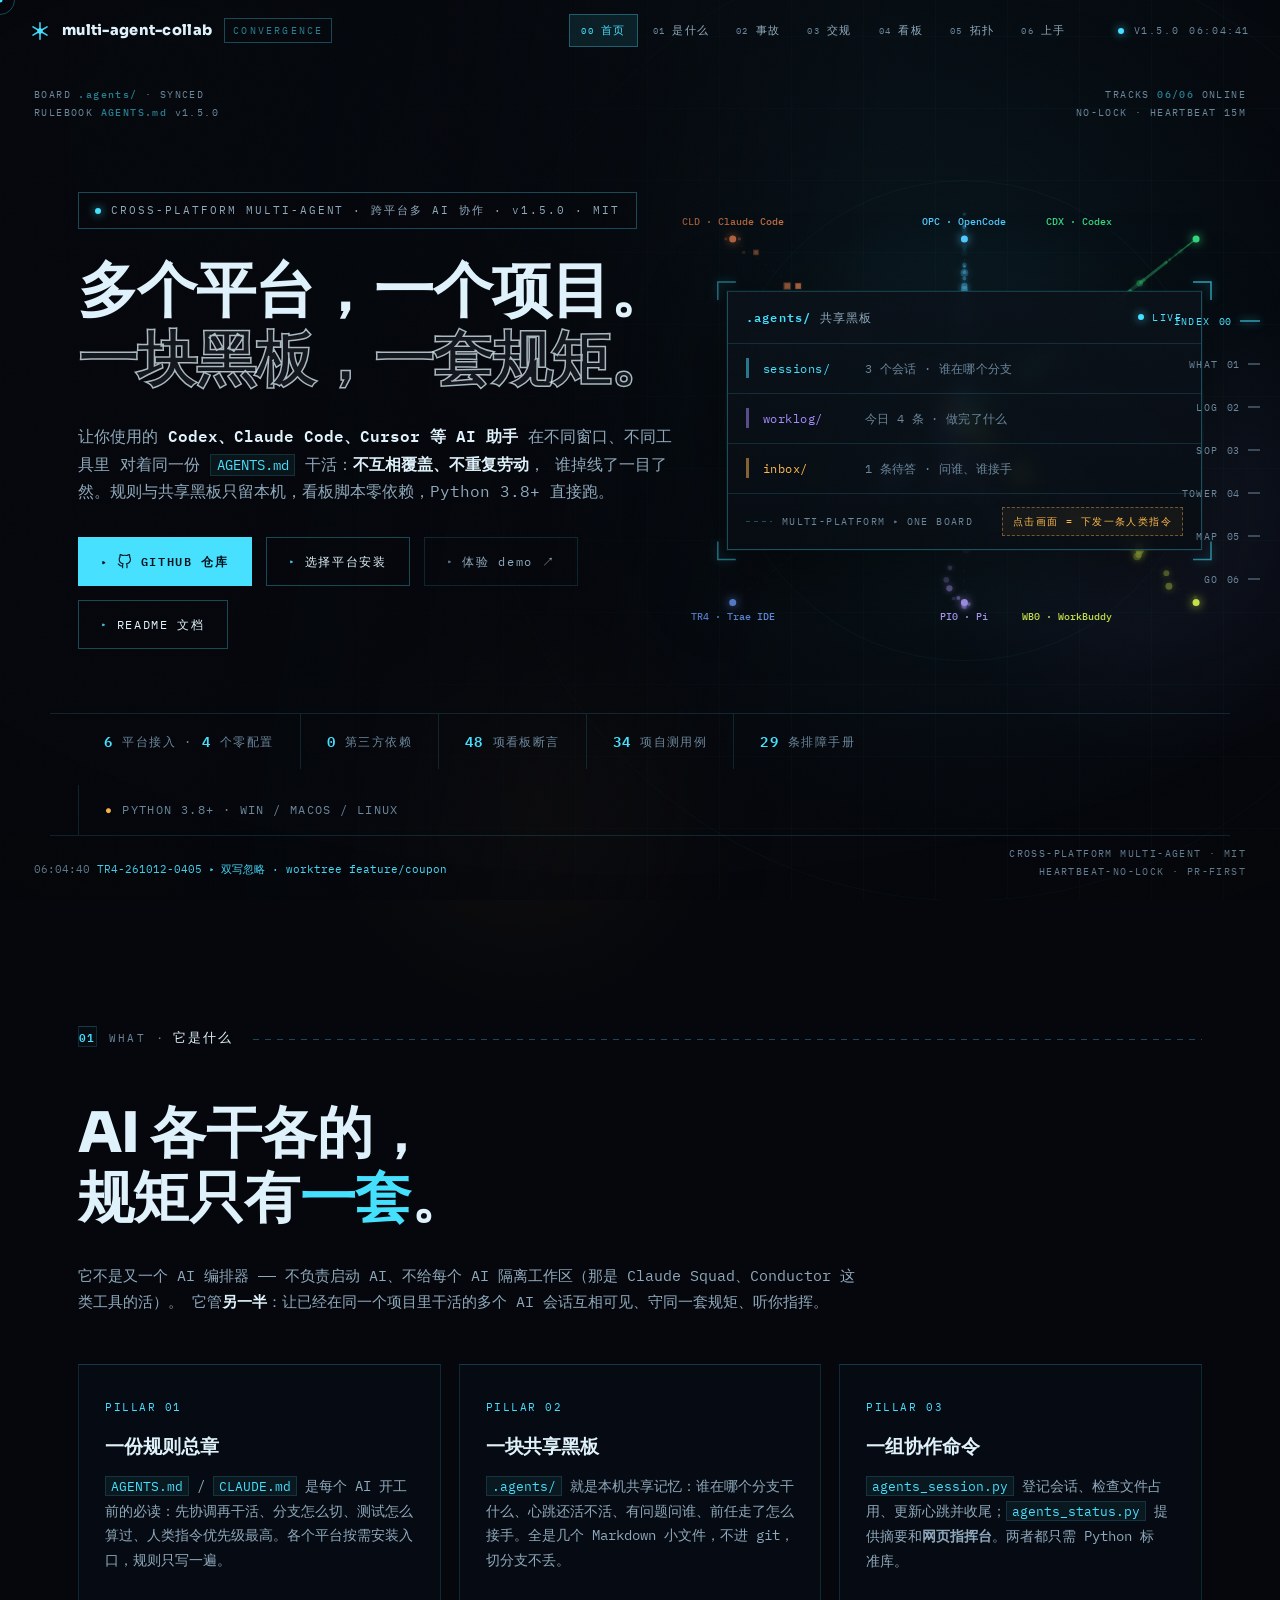
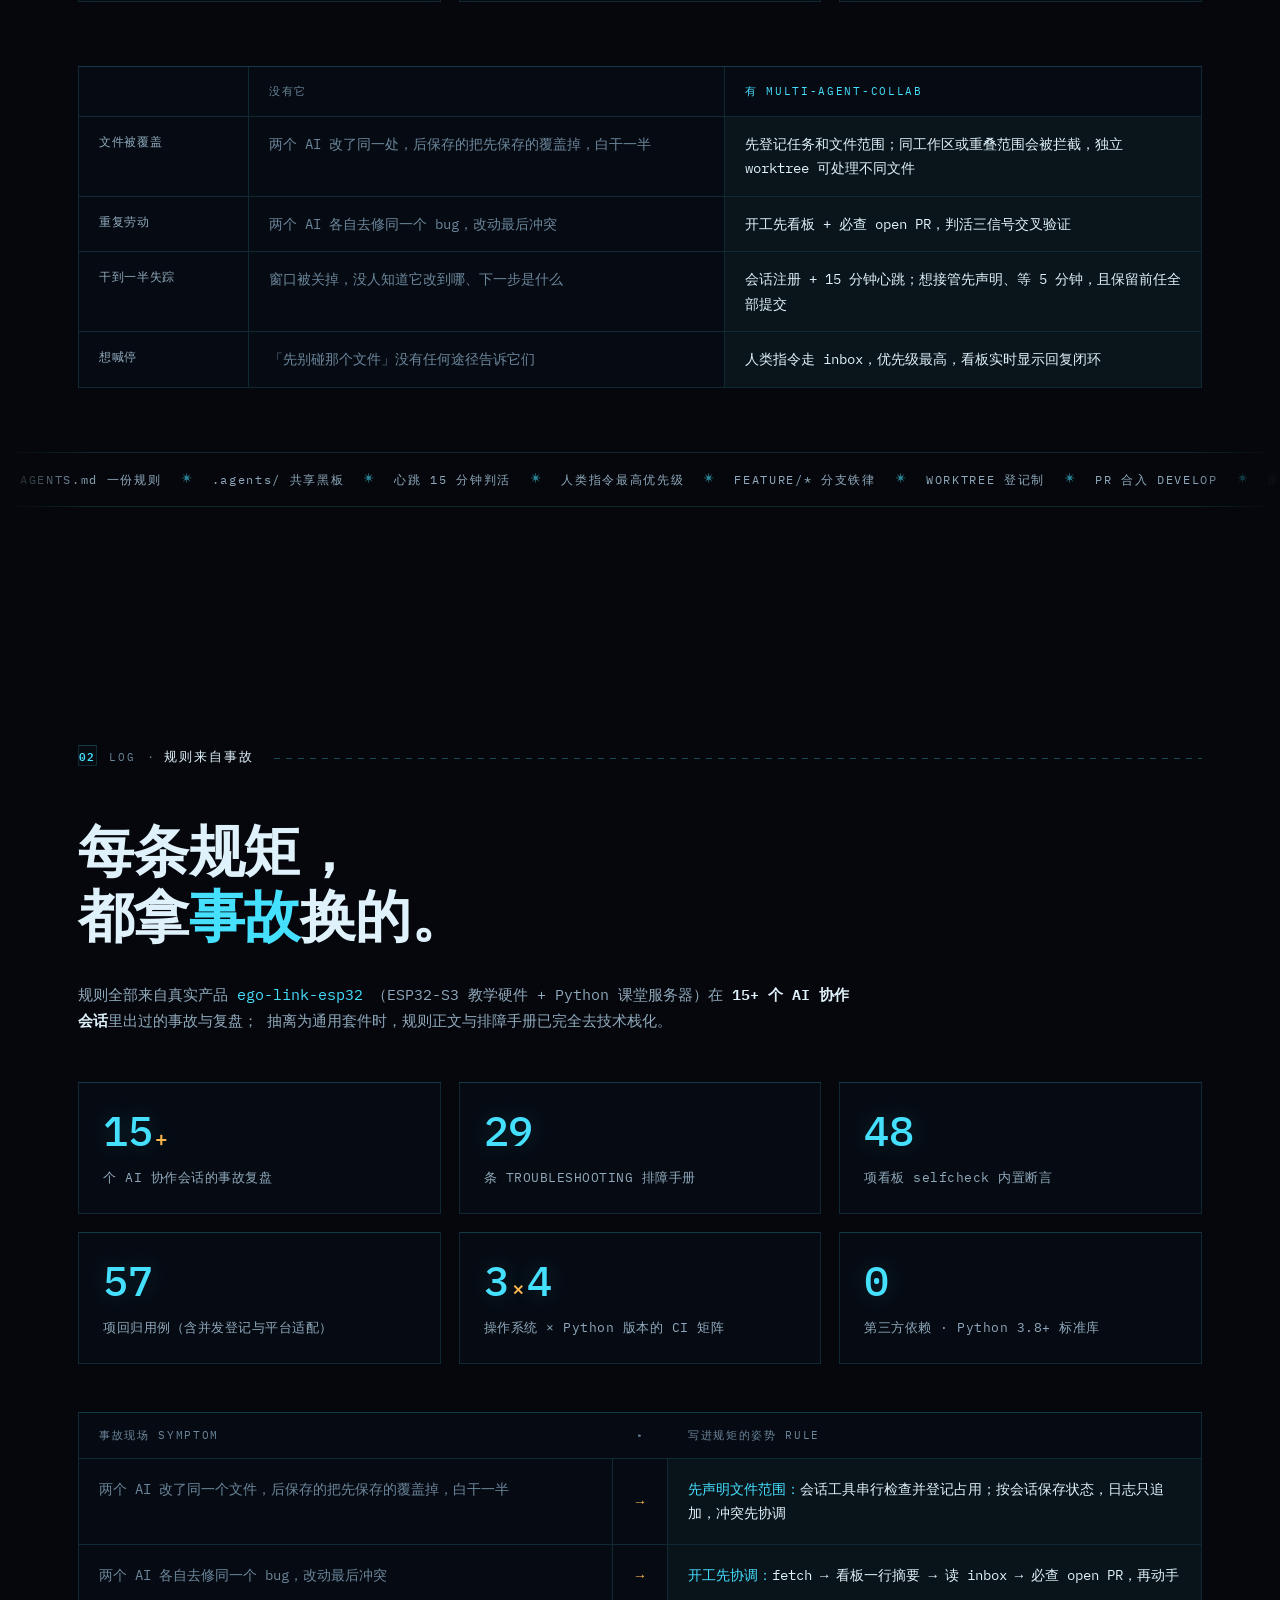
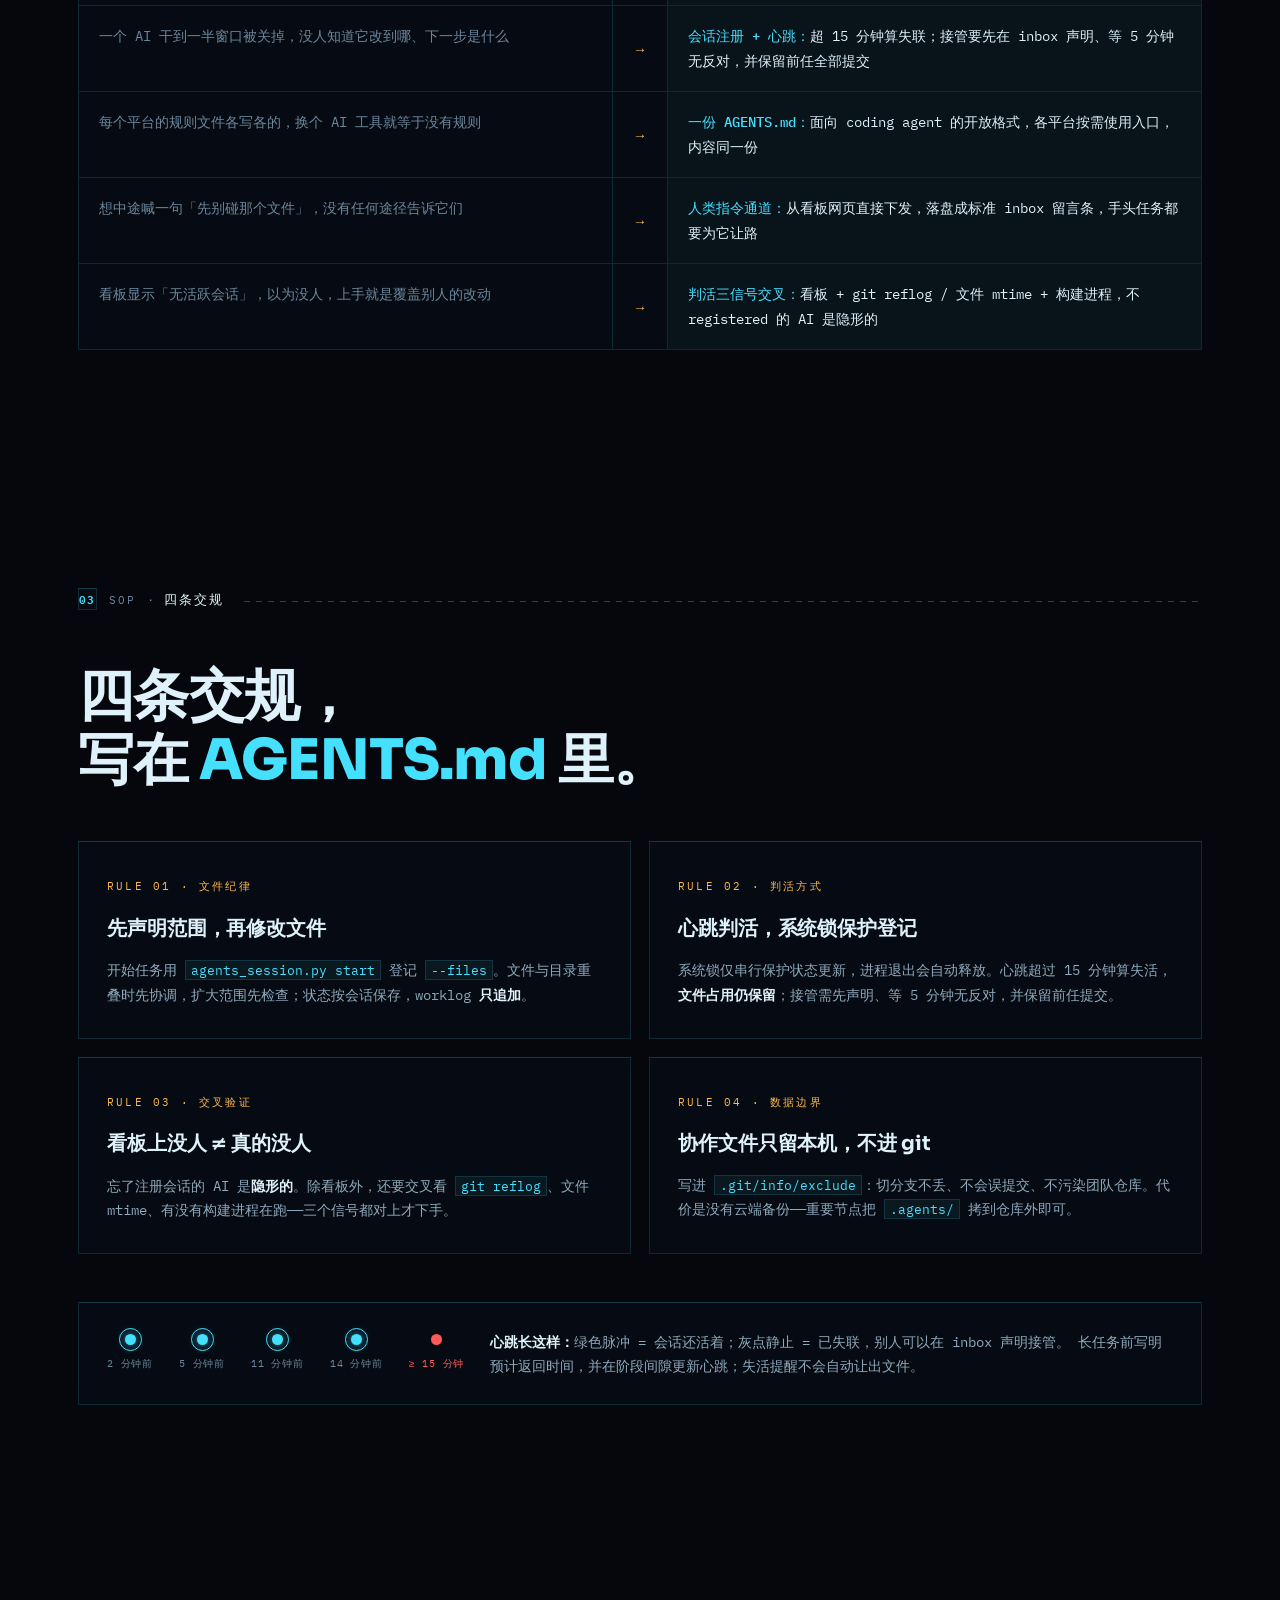
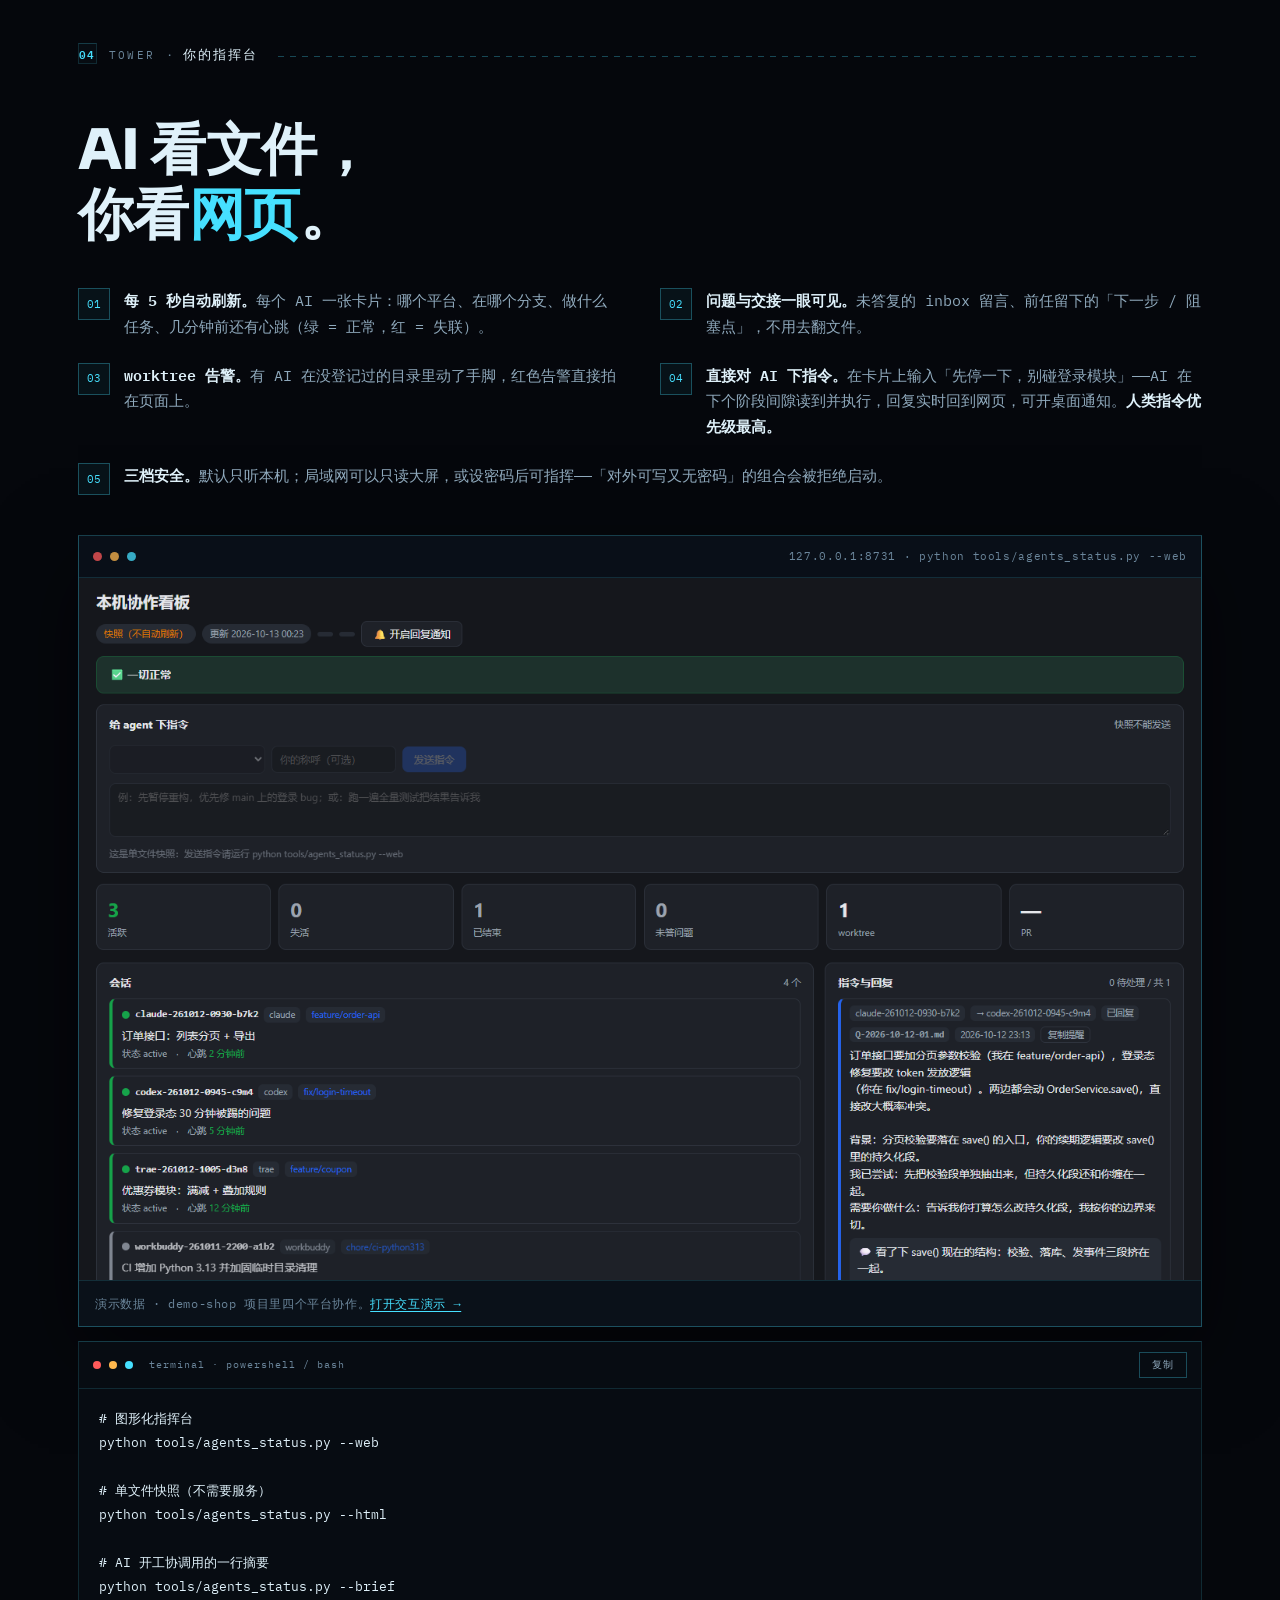
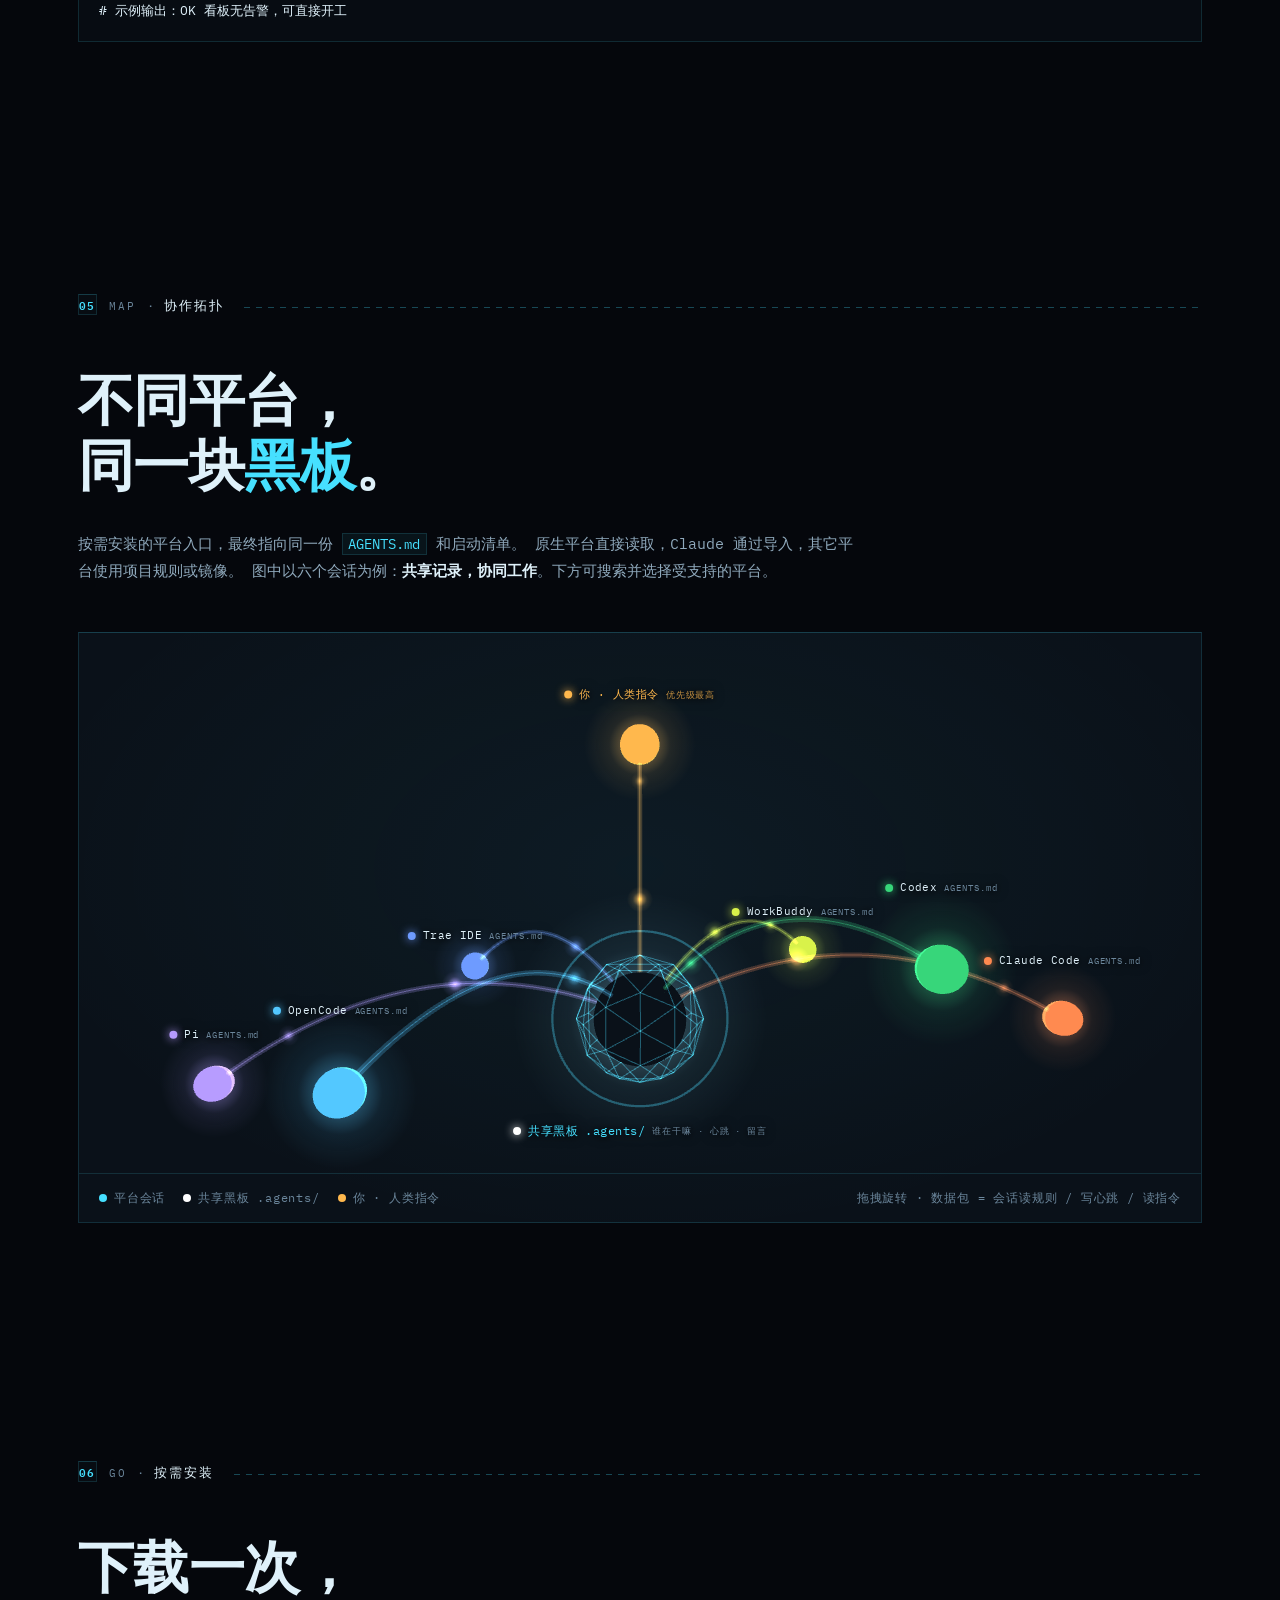
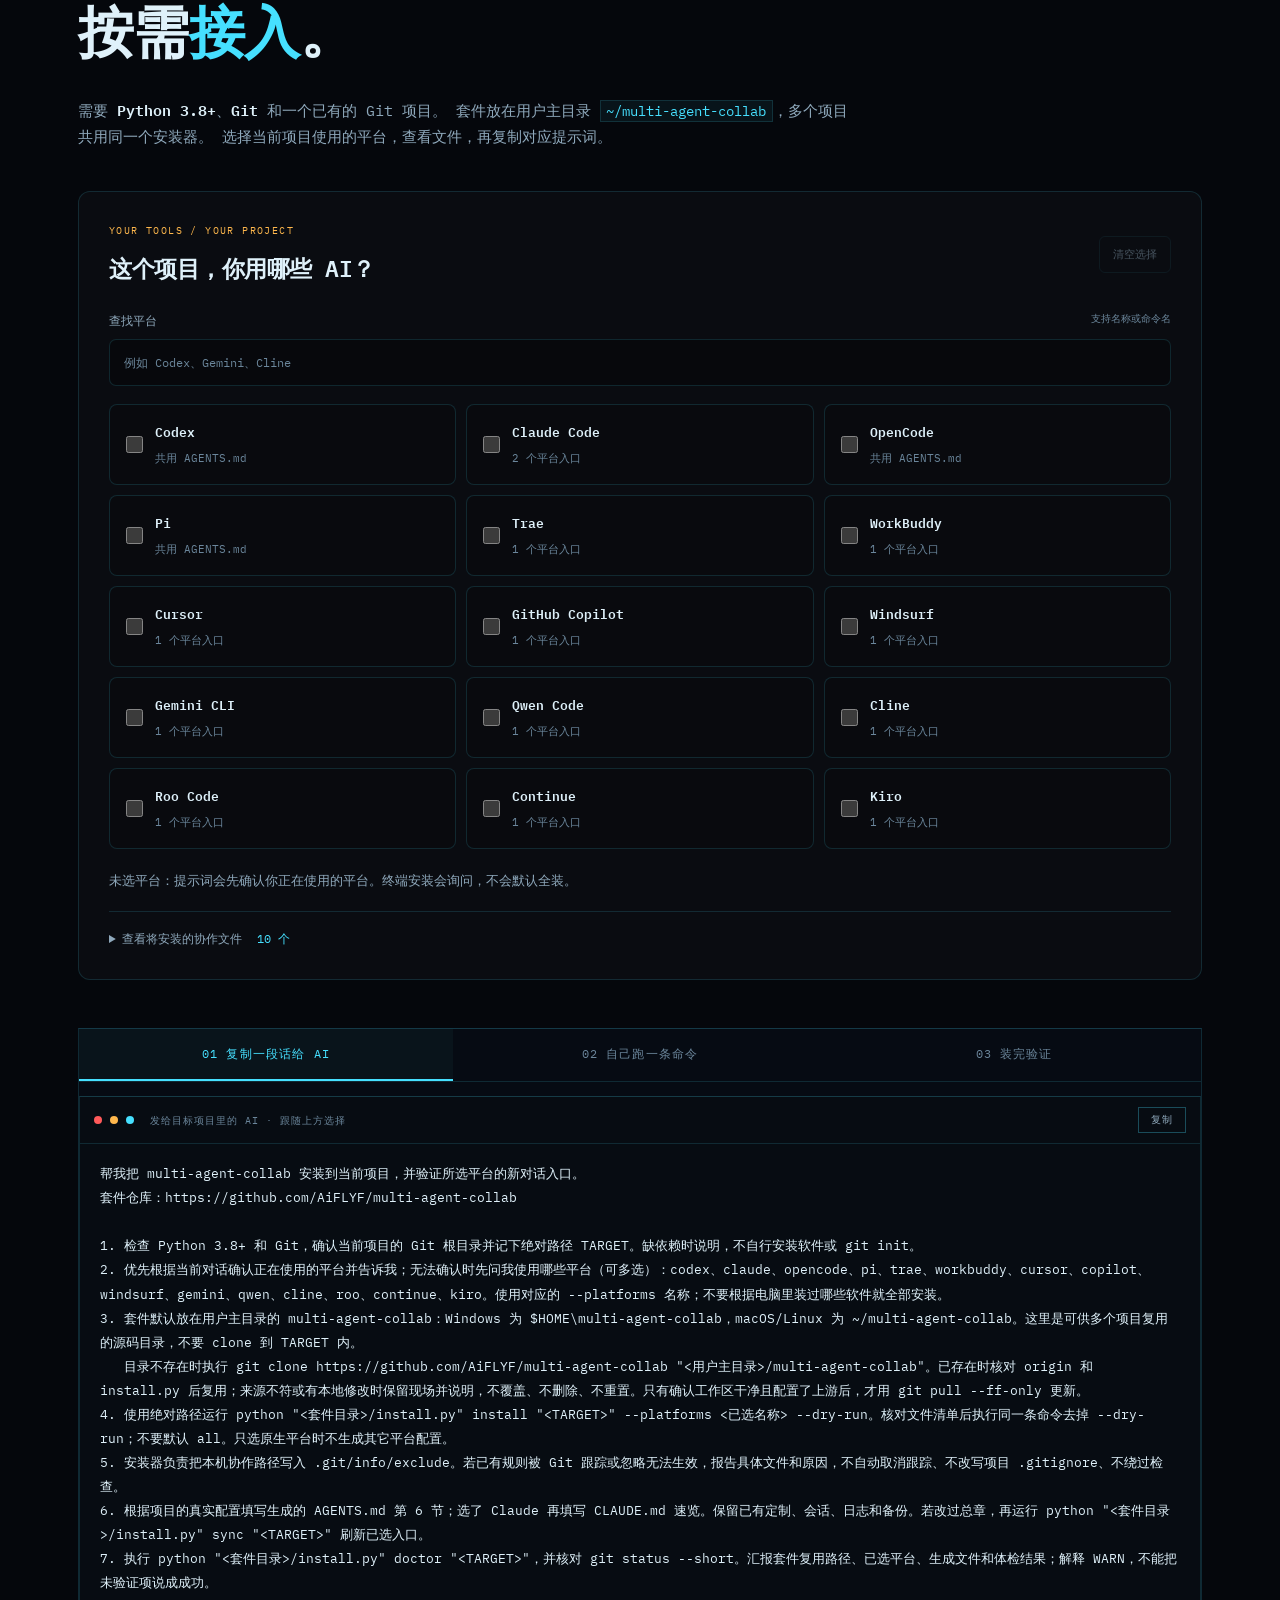
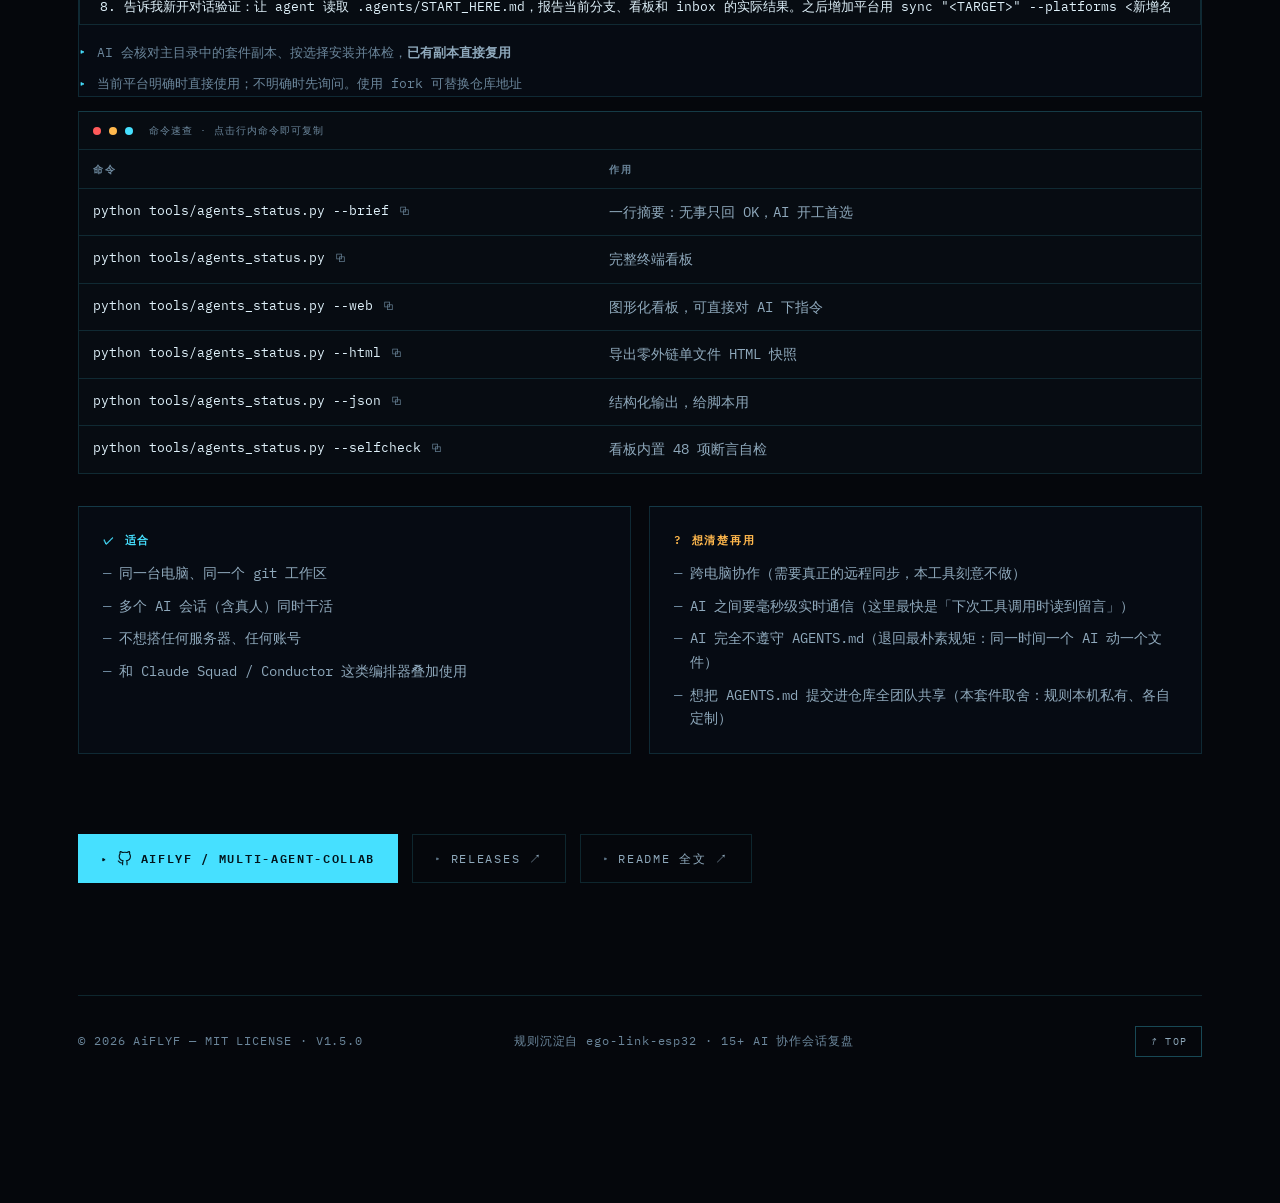
==== site/index.html @ 7621e0a1 "feat(collab): 完善按平台安装与会话协作 按实际平台生成入口并复用本机安装源，减少冗余规则；通过统一会话命令检查文件占用、维护心跳和交接，让多 agent 协作可以验证。同步完善 READ" ====
<!DOCTYPE html>
<html lang="zh-CN">
<head>
<meta charset="UTF-8">
<meta name="viewport" content="width=device-width, initial-scale=1.0, viewport-fit=cover">
<title>multi-agent-collab — 一个项目，多个 AI，一套交规</title>
<meta name="description" content="给同一项目里的多个 AI 助手立交规：一份 AGENTS.md 规则总章、一块 .agents/ 共享黑板、一个零依赖看板脚本。不互相覆盖、不重复劳动，人类指令优先级最高。Windows / macOS / Linux，Python 3.8+。">
<meta name="color-scheme" content="dark">
<meta name="theme-color" content="#060608">
<link rel="canonical" href="https://aiflyf.github.io/multi-agent-collab/">
<meta property="og:title" content="multi-agent-collab — 一个项目，多个 AI，一套交规">
<meta property="og:description" content="按需接入 Codex、Claude Code、Cursor 等 AI 平台。套件下载一次，多个项目复用；统一开工规则与共享记录，在看板实时查看协作。">
<meta property="og:type" content="website">
<meta property="og:url" content="https://aiflyf.github.io/multi-agent-collab/">
<meta property="og:site_name" content="multi-agent-collab">
<meta property="og:locale" content="zh_CN">
<meta property="og:image" content="https://aiflyf.github.io/multi-agent-collab/assets/logo/og-image.png">
<meta property="og:image:type" content="image/png">
<meta property="og:image:width" content="1200">
<meta property="og:image:height" content="630">
<meta property="og:image:alt" content="multi-agent-collab：多个平台，一块黑板，一套规矩">
<meta name="twitter:card" content="summary_large_image">
<meta name="twitter:title" content="multi-agent-collab — 一个项目，多个 AI，一套交规">
<meta name="twitter:description" content="多 AI 协作交规：一份规则 · 一块黑板 · 一个看板。零依赖，Python 3.8+。">
<link rel="icon" href="assets/logo/favicon.svg" type="image/svg+xml">
<link rel="icon" href="assets/logo/favicon-32.png" sizes="32x32" type="image/png">
<link rel="icon" href="assets/logo/favicon-16.png" sizes="16x16" type="image/png">
<link rel="apple-touch-icon" href="assets/logo/apple-touch-icon.png">

<link rel="stylesheet" href="assets/css/fonts.css">
<link rel="stylesheet" href="assets/css/style.css">
</head>
<body>

<!-- ── 预加载幕布（aria-hidden：读屏用户不等这场假加载，直接进正文） ── -->
<div id="preloader" aria-hidden="true">
  <div class="pre-top mono">
    <span class="pre-brand">
      <svg viewBox="0 0 96 96" aria-hidden="true">
        <line class="bm-link" x1="48" y1="34" x2="48" y2="9"/>
        <line class="bm-link" x1="60.12" y1="41" x2="81.77" y2="28.5"/>
        <line class="bm-link" x1="60.12" y1="55" x2="81.77" y2="67.5"/>
        <line class="bm-link" x1="48" y1="62" x2="48" y2="87"/>
        <line class="bm-link" x1="35.88" y1="55" x2="14.23" y2="67.5"/>
        <line class="bm-link" x1="35.88" y1="41" x2="14.23" y2="28.5"/>
        <path class="bm-core" d="M48 32.5 L61.42 40.25 L61.42 55.75 L48 63.5 L34.58 55.75 L34.58 40.25 Z"/>
      </svg>
      MULTI-AGENT-COLLAB
    </span>
    <span class="pre-ver">V1.5.0</span>
  </div>

  <div class="pre-mid">
    <div class="pre-ring">
      <svg viewBox="0 0 120 120" aria-hidden="true">
        <circle class="pr-track" cx="60" cy="60" r="52"/>
        <circle class="pr-fill" cx="60" cy="60" r="52"/>
      </svg>
      <div class="pre-count mono"><span id="preCount">00</span><em>%</em></div>
    </div>
    <p class="pre-stage mono" id="preStage">BOOTING · 初始化画布</p>
    <div class="pre-dots" id="preDots" aria-hidden="true"></div>
  </div>

  <div class="pre-bottom mono">
    <span class="pre-hint">SHARED CONTEXT · 示例会话接入中</span>
    <span class="pre-bar"><i></i></span>
  </div>
</div>

<!-- 复制操作的读屏反馈（视觉上用按钮自身的文字变化） -->
<p class="sr-only" id="srLive" role="status" aria-live="polite"></p>

<!-- ── 氛围层 ─────────────────────────────────────────────── -->
<div class="orb orb-a" aria-hidden="true"></div>
<div class="orb orb-b" aria-hidden="true"></div>
<div class="orb orb-c" aria-hidden="true"></div>
<div class="grain" aria-hidden="true"></div>
<div class="vignette" aria-hidden="true"></div>
<div id="progress" aria-hidden="true"><i id="progressBar"></i></div>
<div class="c-dot" aria-hidden="true"></div>
<div class="c-ring" aria-hidden="true"></div>

<a class="skip mono" href="#content">跳到正文 ↓</a>

<!-- ── 顶栏 ───────────────────────────────────────────────── -->
<header class="site-head" id="siteHead">
  <a class="brand" href="#sec-0" data-target="0" data-hover>
    <svg viewBox="0 0 96 96" aria-hidden="true">
      <line class="bm-link" x1="48" y1="34" x2="48" y2="9"/>
      <line class="bm-link" x1="60.12" y1="41" x2="81.77" y2="28.5"/>
      <line class="bm-link" x1="60.12" y1="55" x2="81.77" y2="67.5"/>
      <line class="bm-link" x1="48" y1="62" x2="48" y2="87"/>
      <line class="bm-link" x1="35.88" y1="55" x2="14.23" y2="67.5"/>
      <line class="bm-link" x1="35.88" y1="41" x2="14.23" y2="28.5"/>
      <path class="bm-core" d="M48 32.5 L61.42 40.25 L61.42 55.75 L48 63.5 L34.58 55.75 L34.58 40.25 Z"/>
    </svg>
    <b>multi-agent-collab</b>
    <span>CONVERGENCE</span>
  </a>
  <nav class="site-nav mono" aria-label="章节导航">
    <a href="#sec-0" data-target="0" data-hover><i>00</i>首页</a>
    <a href="#sec-1" data-target="1" data-hover><i>01</i>是什么</a>
    <a href="#sec-2" data-target="2" data-hover><i>02</i>事故</a>
    <a href="#sec-3" data-target="3" data-hover><i>03</i>交规</a>
    <a href="#sec-4" data-target="4" data-hover><i>04</i>看板</a>
    <a href="#sec-5" data-target="5" data-hover><i>05</i>拓扑</a>
    <a href="#sec-6" data-target="6" data-hover><i>06</i>上手</a>
  </nav>
  <div class="head-meta mono">
    <span class="live-dot" aria-hidden="true"></span>
    <span>V1.5.0</span>
    <span id="clock">--:--:--</span>
  </div>
  <button class="burger" id="burger" aria-label="打开菜单" aria-expanded="false"><span></span><span></span></button>
</header>

<!-- ── 移动菜单 ───────────────────────────────────────────── -->
<div class="menu" id="menu" role="dialog" aria-modal="true" aria-label="章节导航" aria-hidden="true">
  <nav class="menu-nav">
    <a href="#sec-0" data-target="0"><i>00</i>首页<span>INDEX</span></a>
    <a href="#sec-1" data-target="1"><i>01</i>它是什么<span>WHAT</span></a>
    <a href="#sec-2" data-target="2"><i>02</i>规则来自事故<span>LOG</span></a>
    <a href="#sec-3" data-target="3"><i>03</i>四条交规<span>SOP</span></a>
    <a href="#sec-4" data-target="4"><i>04</i>网页看板<span>TOWER</span></a>
    <a href="#sec-5" data-target="5"><i>05</i>协作拓扑<span>MAP</span></a>
    <a href="#sec-6" data-target="6"><i>06</i>按需安装<span>GO</span></a>
  </nav>
  <div style="margin-top:34px;display:flex;gap:14px;flex-wrap:wrap">
    <a class="btn btn-solid" href="https://github.com/AiFLYF/multi-agent-collab" target="_blank" rel="noopener" data-hover>GITHUB ↗</a>
    <a class="btn btn-ghost" href="https://github.com/AiFLYF/multi-agent-collab#readme" target="_blank" rel="noopener" data-hover>README ↗</a>
  </div>
</div>

<!-- ── 侧章节索引 ─────────────────────────────────────────── -->
<nav class="side-index mono" aria-label="章节索引">
  <button data-target="0" data-hover><span class="si-num">00</span><span class="si-label">INDEX</span></button>
  <button data-target="1" data-hover><span class="si-num">01</span><span class="si-label">WHAT</span></button>
  <button data-target="2" data-hover><span class="si-num">02</span><span class="si-label">LOG</span></button>
  <button data-target="3" data-hover><span class="si-num">03</span><span class="si-label">SOP</span></button>
  <button data-target="4" data-hover><span class="si-num">04</span><span class="si-label">TOWER</span></button>
  <button data-target="5" data-hover><span class="si-num">05</span><span class="si-label">MAP</span></button>
  <button data-target="6" data-hover><span class="si-num">06</span><span class="si-label">GO</span></button>
</nav>

<main id="content" tabindex="-1">
    <!-- ══ 00 / HERO · 汇流 ══════════════════════════════════ -->
    <section class="sec hero" id="sec-0" data-sec="0" data-acc="#46E0FF">
      <canvas id="heroScene" role="img" aria-label="示例平台的 AI 信号流以各自的方式汇入中央共享黑板，人类指令以琥珀色脉冲抵达"></canvas>

      <div class="hud hud-tl mono" aria-hidden="true">BOARD <b>.agents/</b> · SYNCED<br>RULEBOOK <b>AGENTS.md</b> v1.5.0</div>
      <div class="hud hud-tr mono" aria-hidden="true">TRACKS <b>06/06</b> ONLINE<br>NO-LOCK · HEARTBEAT 15M</div>
      <div class="hud hud-br mono" aria-hidden="true">CROSS-PLATFORM MULTI-AGENT · MIT<br>HEARTBEAT-NO-LOCK · PR-FIRST</div>
      <div class="console-log" id="heroLog" aria-hidden="true"></div>

      <div class="wrap hero-wrap">
        <div class="hero-copy">
          <p class="eyebrow mono">
            <span class="live-dot" aria-hidden="true"></span>
            CROSS-PLATFORM MULTI-AGENT · 跨平台多 AI 协作 · v1.5.0 · MIT
          </p>
          <h1 class="hero-title" aria-label="多个平台，一个项目。一块黑板，一套规矩。">
            <span class="ht-row"><span class="ht-line" style="--d:.05s">多个平台，一个项目。</span></span>
            <span class="ht-row"><span class="ht-line ht-outline" style="--d:.18s">一块黑板，一套规矩。</span></span>
          </h1>
          <p class="hero-sub">
            让你使用的 <strong>Codex、Claude Code、Cursor 等 AI 助手</strong> 在不同窗口、不同工具里
            对着同一份 <code>AGENTS.md</code> 干活：<strong>不互相覆盖、不重复劳动</strong>，
            谁掉线了一目了然。规则与共享黑板只留本机，看板脚本零依赖，Python 3.8+ 直接跑。
          </p>
          <div class="hero-cta">
            <a class="btn btn-solid" href="https://github.com/AiFLYF/multi-agent-collab" target="_blank" rel="noopener" data-hover>
              <svg viewBox="0 0 24 24" aria-hidden="true"><path d="M9 19c-5 1.5-5-2.5-7-3m14 6v-3.87a3.37 3.37 0 0 0-.94-2.61c3.14-.35 6.44-1.54 6.44-7A5.44 5.44 0 0 0 20 4.77 5.07 5.07 0 0 0 19.91 1S18.73.65 16 2.48a13.38 13.38 0 0 0-7 0C6.27.65 5.09 1 5.09 1A5.07 5.07 0 0 0 5 4.77a5.44 5.44 0 0 0-1.5 3.78c0 5.42 3.3 6.61 6.44 7A3.37 3.37 0 0 0 9 18.13V22"/></svg>
              <span>GITHUB 仓库</span>
            </a>
            <a class="btn" href="#sec-6" data-target="6" data-hover>选择平台安装</a>
            <a class="btn btn-ghost" href="demo.html" data-hover>体验 demo ↗</a>
            <a class="btn" href="https://github.com/AiFLYF/multi-agent-collab#readme" target="_blank" rel="noopener" data-hover>README 文档</a>
          </div>
        </div>

        <div class="board-card" id="boardCard">
          <div class="bc-head mono">
            <span class="bc-title"><b>.agents/</b> 共享黑板</span>
            <span class="bc-live"><i class="live-dot" aria-hidden="true"></i>LIVE</span>
          </div>
          <ul class="bc-rows mono">
            <li class="bc-row" data-slot="sessions">
              <span class="bc-k">sessions/</span>
              <span class="bc-v">3 个会话 · 谁在哪个分支</span>
            </li>
            <li class="bc-row" data-slot="worklog">
              <span class="bc-k">worklog/</span>
              <span class="bc-v">今日 4 条 · 做完了什么</span>
            </li>
            <li class="bc-row" data-slot="inbox">
              <span class="bc-k">inbox/</span>
              <span class="bc-v">1 条待答 · 问谁、谁接手</span>
            </li>
          </ul>
          <div class="bc-foot mono">
            <span class="bc-conv">MULTI-PLATFORM ▸ ONE BOARD</span>
            <span class="bc-hint">点击画面 = 下发一条人类指令</span>
          </div>
        </div>
      </div>

      <div class="wrap strip mono" aria-hidden="true">
        <span><b>6</b> 平台接入 · <b>4</b> 个零配置</span>
        <span><b>0</b> 第三方依赖</span>
        <span><b>48</b> 项看板断言</span>
        <span><b>34</b> 项自测用例</span>
        <span><b>29</b> 条排障手册</span>
        <span><i>●</i> PYTHON 3.8+ · WIN / MACOS / LINUX</span>
      </div>
    </section>
    <!-- ══ 01 / MANIFESTO ════════════════════════════════════ -->
    <section class="sec" id="sec-1" data-sec="1" data-acc="#FFB020">
      <div class="wrap">
        <div class="sec-head mono" data-reveal><span class="code">01</span><span class="en">WHAT</span><span class="cn">它是什么</span></div>

        <h2 class="statement">
          <span class="st-line rv" style="--d:0s">AI 各干各的，</span>
          <span class="st-line rv" style="--d:.08s">规矩只有<em>一套</em>。</span>
        </h2>

        <p class="lede rv" style="--d:.2s">
          它不是又一个 AI 编排器 —— 不负责启动 AI、不给每个 AI 隔离工作区（那是 Claude Squad、Conductor 这类工具的活）。
          它管<strong>另一半</strong>：让已经在同一个项目里干活的多个 AI 会话互相可见、守同一套规矩、听你指挥。
        </p>

        <div class="cards-3">
          <article class="pcard rv" style="--d:0s" data-tilt>
            <span class="pcard-i mono">PILLAR 01</span>
            <h3>一份规则总章</h3>
            <p><code>AGENTS.md</code> / <code>CLAUDE.md</code> 是每个 AI 开工前的必读：先协调再干活、分支怎么切、测试怎么算过、人类指令优先级最高。各个平台按需安装入口，规则只写一遍。</p>
          </article>
          <article class="pcard rv" style="--d:.08s" data-tilt>
            <span class="pcard-i mono">PILLAR 02</span>
            <h3>一块共享黑板</h3>
            <p><code>.agents/</code> 就是本机共享记忆：谁在哪个分支干什么、心跳还活不活、有问题问谁、前任走了怎么接手。全是几个 Markdown 小文件，不进 git，切分支不丢。</p>
          </article>
          <article class="pcard rv" style="--d:.16s" data-tilt>
            <span class="pcard-i mono">PILLAR 03</span>
            <h3>一组协作命令</h3>
            <p><code>agents_session.py</code> 登记会话、检查文件占用、更新心跳并收尾；<code>agents_status.py</code> 提供摘要和<strong>网页指挥台</strong>。两者都只需 Python 标准库。</p>
          </article>
        </div>

        <div class="compare rv" style="--d:.24s">
          <div class="cmp-head mono">
            <span></span><span>没有它</span><span class="cmp-hi">有 MULTI-AGENT-COLLAB</span>
          </div>
          <div class="cmp-row">
            <span class="cmp-k mono">文件被覆盖</span>
            <span class="cmp-a">两个 AI 改了同一处，后保存的把先保存的覆盖掉，白干一半</span>
            <span class="cmp-b">先登记任务和文件范围；同工作区或重叠范围会被拦截，独立 worktree 可处理不同文件</span>
          </div>
          <div class="cmp-row">
            <span class="cmp-k mono">重复劳动</span>
            <span class="cmp-a">两个 AI 各自去修同一个 bug，改动最后冲突</span>
            <span class="cmp-b">开工先看板 + 必查 open PR，判活三信号交叉验证</span>
          </div>
          <div class="cmp-row">
            <span class="cmp-k mono">干到一半失踪</span>
            <span class="cmp-a">窗口被关掉，没人知道它改到哪、下一步是什么</span>
            <span class="cmp-b">会话注册 + 15 分钟心跳；想接管先声明、等 5 分钟，且保留前任全部提交</span>
          </div>
          <div class="cmp-row">
            <span class="cmp-k mono">想喊停</span>
            <span class="cmp-a">「先别碰那个文件」没有任何途径告诉它们</span>
            <span class="cmp-b">人类指令走 inbox，优先级最高，看板实时显示回复闭环</span>
          </div>
        </div>
      </div>

      <div class="marquee" aria-hidden="true">
        <div class="marquee-track">
          <div class="marquee-group">
            <span>AGENTS.md 一份规则</span><i>✳</i>
            <span>.agents/ 共享黑板</span><i>✳</i>
            <span>心跳 15 分钟判活</span><i>✳</i>
            <span>人类指令最高优先级</span><i>✳</i>
            <span>FEATURE/* 分支铁律</span><i>✳</i>
            <span>WORKTREE 登记制</span><i>✳</i>
            <span>PR 合入 DEVELOP</span><i>✳</i>
            <span>测试门禁不过不提交</span><i>✳</i>
            <span>接管保留前任提交</span><i>✳</i>
          </div>
          <div class="marquee-group">
            <span>AGENTS.md 一份规则</span><i>✳</i>
            <span>.agents/ 共享黑板</span><i>✳</i>
            <span>心跳 15 分钟判活</span><i>✳</i>
            <span>人类指令最高优先级</span><i>✳</i>
            <span>FEATURE/* 分支铁律</span><i>✳</i>
            <span>WORKTREE 登记制</span><i>✳</i>
            <span>PR 合入 DEVELOP</span><i>✳</i>
            <span>测试门禁不过不提交</span><i>✳</i>
            <span>接管保留前任提交</span><i>✳</i>
          </div>
        </div>
      </div>
    </section>
    <!-- ══ 02 / INCIDENTS ═══════════════════════════════════ -->
    <section class="sec" id="sec-2" data-sec="2" data-acc="#FF4B3E">
      <div class="wrap">
        <div class="sec-head mono" data-reveal><span class="code">02</span><span class="en">LOG</span><span class="cn">规则来自事故</span></div>

        <h2 class="statement">
          <span class="st-line rv" style="--d:0s">每条规矩，</span>
          <span class="st-line rv" style="--d:.08s">都拿<em>事故</em>换的。</span>
        </h2>

        <p class="lede rv" style="--d:.16s">
          规则全部来自真实产品 <a href="https://github.com/AiFLYF/ego-link-esp32" target="_blank" rel="noopener" style="color:var(--cy)">ego-link-esp32</a>
          （ESP32-S3 教学硬件 + Python 课堂服务器）在 <strong>15+ 个 AI 协作会话</strong>里出过的事故与复盘；
          抽离为通用套件时，规则正文与排障手册已完全去技术栈化。
        </p>

        <div class="stat-grid">
          <div class="stat rv" style="--d:0s"><b><span data-count="15">0</span><em>+</em></b><p class="stat-cap">个 AI 协作会话的事故复盘</p></div>
          <div class="stat rv" style="--d:.06s"><b><span data-count="29">0</span></b><p class="stat-cap">条 TROUBLESHOOTING 排障手册</p></div>
          <div class="stat rv" style="--d:.12s"><b><span data-count="48">0</span></b><p class="stat-cap">项看板 selfcheck 内置断言</p></div>
          <div class="stat rv" style="--d:.18s"><b><span data-count="57">0</span></b><p class="stat-cap">项回归用例（含并发登记与平台适配）</p></div>
          <div class="stat rv" style="--d:.24s"><b><span data-count="3">0</span><em>×</em><span data-count="4">0</span></b><p class="stat-cap">操作系统 × Python 版本的 CI 矩阵</p></div>
          <div class="stat rv" style="--d:.3s"><b><span data-count="0">0</span></b><p class="stat-cap">第三方依赖 · Python 3.8+ 标准库</p></div>
        </div>

        <div class="incidents rv" style="--d:.24s">
          <div class="inc-head mono">
            <span>事故现场 SYMPTOM</span><span style="text-align:center">▸</span><span>写进规矩的姿势 RULE</span>
          </div>
          <div class="inc-row">
            <span class="inc-sym">两个 AI 改了同一个文件，后保存的把先保存的覆盖掉，白干一半</span>
            <span class="inc-arrow">→</span>
            <span class="inc-rule"><b>先声明文件范围：</b>会话工具串行检查并登记占用；按会话保存状态，日志只追加，冲突先协调</span>
          </div>
          <div class="inc-row">
            <span class="inc-sym">两个 AI 各自去修同一个 bug，改动最后冲突</span>
            <span class="inc-arrow">→</span>
            <span class="inc-rule"><b>开工先协调：</b>fetch → 看板一行摘要 → 读 inbox → 必查 open PR，再动手</span>
          </div>
          <div class="inc-row">
            <span class="inc-sym">一个 AI 干到一半窗口被关掉，没人知道它改到哪、下一步是什么</span>
            <span class="inc-arrow">→</span>
            <span class="inc-rule"><b>会话注册 + 心跳：</b>超 15 分钟算失联；接管要先在 inbox 声明、等 5 分钟无反对，并保留前任全部提交</span>
          </div>
          <div class="inc-row">
            <span class="inc-sym">每个平台的规则文件各写各的，换个 AI 工具就等于没有规则</span>
            <span class="inc-arrow">→</span>
            <span class="inc-rule"><b>一份 AGENTS.md：</b>面向 coding agent 的开放格式，各平台按需使用入口，内容同一份</span>
          </div>
          <div class="inc-row">
            <span class="inc-sym">想中途喊一句「先别碰那个文件」，没有任何途径告诉它们</span>
            <span class="inc-arrow">→</span>
            <span class="inc-rule"><b>人类指令通道：</b>从看板网页直接下发，落盘成标准 inbox 留言条，手头任务都要为它让路</span>
          </div>
          <div class="inc-row">
            <span class="inc-sym">看板显示「无活跃会话」，以为没人，上手就是覆盖别人的改动</span>
            <span class="inc-arrow">→</span>
            <span class="inc-rule"><b>判活三信号交叉：</b>看板 + git reflog / 文件 mtime + 构建进程，不 registered 的 AI 是隐形的</span>
          </div>
        </div>
      </div>
    </section>
    <!-- ══ 03 / RULES ═══════════════════════════════════════ -->
    <section class="sec" id="sec-3" data-sec="3" data-acc="#C6FF4A">
      <div class="wrap">
        <div class="sec-head mono" data-reveal><span class="code">03</span><span class="en">SOP</span><span class="cn">四条交规</span></div>

        <h2 class="statement">
          <span class="st-line rv" style="--d:0s">四条交规，</span>
          <span class="st-line rv" style="--d:.08s">写在 <em>AGENTS.md</em> 里。</span>
        </h2>

        <div class="rules-grid">
          <article class="rule rv" style="--d:0s" data-tilt>
            <span class="rule-r">RULE 01 · 文件纪律</span>
            <h3>先声明范围，再修改文件</h3>
            <p>开始任务用 <code>agents_session.py start</code> 登记 <code>--files</code>。文件与目录重叠时先协调，扩大范围先检查；状态按会话保存，worklog <b>只追加</b>。</p>
          </article>
          <article class="rule rv" style="--d:.06s" data-tilt>
            <span class="rule-r">RULE 02 · 判活方式</span>
            <h3>心跳判活，系统锁保护登记</h3>
            <p>系统锁仅串行保护状态更新，进程退出会自动释放。心跳超过 15 分钟算失活，<b>文件占用仍保留</b>；接管需先声明、等 5 分钟无反对，并保留前任提交。</p>
          </article>
          <article class="rule rv" style="--d:.12s" data-tilt>
            <span class="rule-r">RULE 03 · 交叉验证</span>
            <h3>看板上没人 ≠ 真的没人</h3>
            <p>忘了注册会话的 AI 是<b>隐形的</b>。除看板外，还要交叉看 <code>git reflog</code>、文件 mtime、有没有构建进程在跑——三个信号都对上才下手。</p>
          </article>
          <article class="rule rv" style="--d:.18s" data-tilt>
            <span class="rule-r">RULE 04 · 数据边界</span>
            <h3>协作文件只留本机，不进 git</h3>
            <p>写进 <code>.git/info/exclude</code>：切分支不丢、不会误提交、不污染团队仓库。代价是没有云端备份——重要节点把 <code>.agents/</code> 拷到仓库外即可。</p>
          </article>
        </div>

        <div class="hb-demo rv" style="--d:.24s" aria-label="心跳判活示意：四个会话心跳正常，一个已失联可申请接管">
          <div class="hb-dots" aria-hidden="true">
            <span class="hb-cell"><i class="hb-dot"></i>2 分钟前</span>
            <span class="hb-cell"><i class="hb-dot"></i>5 分钟前</span>
            <span class="hb-cell"><i class="hb-dot"></i>11 分钟前</span>
            <span class="hb-cell"><i class="hb-dot"></i>14 分钟前</span>
            <span class="hb-cell dead"><i class="hb-dot dead"></i>≥ 15 分钟</span>
          </div>
          <p class="hb-note">
            <b>心跳长这样：</b>绿色脉冲 = 会话还活着；灰点静止 = 已失联，别人可以在 inbox 声明接管。
            长任务前写明预计返回时间，并在阶段间隙更新心跳；失活提醒不会自动让出文件。
          </p>
        </div>
      </div>
    </section>
    <!-- ══ 04 / CONSOLE ═════════════════════════════════════ -->
    <section class="sec" id="sec-4" data-sec="4" data-acc="#35D9FF">
      <div class="wrap">
        <div class="sec-head mono" data-reveal><span class="code">04</span><span class="en">TOWER</span><span class="cn">你的指挥台</span></div>

        <h2 class="statement">
          <span class="st-line rv" style="--d:0s">AI 看文件，</span>
          <span class="st-line rv" style="--d:.08s">你看<em>网页</em>。</span>
        </h2>

        <ul class="board-list">
          <li class="rv" style="--d:0s"><span class="bl-i">01</span><span><b>每 5 秒自动刷新。</b>每个 AI 一张卡片：哪个平台、在哪个分支、做什么任务、几分钟前还有心跳（绿 = 正常，红 = 失联）。</span></li>
          <li class="rv" style="--d:.06s"><span class="bl-i">02</span><span><b>问题与交接一眼可见。</b>未答复的 inbox 留言、前任留下的「下一步 / 阻塞点」，不用去翻文件。</span></li>
          <li class="rv" style="--d:.12s"><span class="bl-i">03</span><span><b>worktree 告警。</b>有 AI 在没登记过的目录里动了手脚，红色告警直接拍在页面上。</span></li>
          <li class="rv" style="--d:.18s"><span class="bl-i">04</span><span><b>直接对 AI 下指令。</b>在卡片上输入「先停一下，别碰登录模块」——AI 在下个阶段间隙读到并执行，回复实时回到网页，可开桌面通知。<b>人类指令优先级最高。</b></span></li>
          <li class="rv" style="--d:.24s"><span class="bl-i">05</span><span><b>三档安全。</b>默认只听本机；局域网可以只读大屏，或设密码后可指挥——「对外可写又无密码」的组合会被拒绝启动。</span></li>
        </ul>

        <figure class="board-figure rv" style="--d:.16s">
          <div class="bf-bar"><i></i><i></i><i></i><span class="mono">127.0.0.1:8731 · python tools/agents_status.py --web</span></div>
          <button class="bf-zoom" type="button" data-zoom="assets/board.png" aria-label="放大查看看板截图">
            <img src="assets/board.png" alt="multi-agent-collab 网页看板：上方的指令下发区与统计卡、左侧的四个 AI 会话卡片、右侧的指令与回复往来（演示数据）" width="1440" height="900" loading="lazy">
            <span class="bf-zoom-tag mono">点击放大 ⤢</span>
          </button>
          <figcaption class="bf-cap">演示数据 · demo-shop 项目里四个平台协作。<a href="demo.html">打开交互演示 →</a></figcaption>
        </figure>

        <div class="code rv" style="--d:.24s">
          <div class="code-bar"><i></i><i></i><i></i><span class="fname">terminal · powershell / bash</span><button class="copy" data-copy="board-cmd" data-hover>复制</button></div>
<pre><code id="board-cmd"># 图形化指挥台
python tools/agents_status.py --web

# 单文件快照（不需要服务）
python tools/agents_status.py --html

# AI 开工协调用的一行摘要
python tools/agents_status.py --brief
# 示例输出：OK 看板无告警，可直接开工</code></pre>
        </div>
      </div>
    </section>
    <!-- ══ 05 / TOPOLOGY ═════════════════════════════════════ -->
    <section class="sec" id="sec-5" data-sec="5" data-acc="#A78BFF">
      <div class="wrap">
        <div class="sec-head mono" data-reveal><span class="code">05</span><span class="en">MAP</span><span class="cn">协作拓扑</span></div>

        <h2 class="statement">
          <span class="st-line rv" style="--d:0s">不同平台，</span>
          <span class="st-line rv" style="--d:.08s">同一块<em>黑板</em>。</span>
        </h2>

        <p class="lede rv" style="--d:.16s">
          按需安装的平台入口，最终指向同一份 <code>AGENTS.md</code> 和启动清单。
          原生平台直接读取，Claude 通过导入，其它平台使用项目规则或镜像。
          图中以六个会话为例：<strong>共享记录，协同工作</strong>。下方可搜索并选择受支持的平台。
        </p>

        <div class="topo-stage rv" style="--d:.2s">
          <div class="topo-view">
            <canvas id="topoScene" role="img" aria-label="协作拓扑图：示例平台的会话节点汇入中央的共享黑板 .agents/，人类节点以金色线路连入"></canvas>
            <div class="topo-labels" id="topoLabels" aria-hidden="true"></div>
          </div>
          <div class="topo-cap mono">
            <span class="topo-legend">
              <i>平台会话</i><i class="lg-bb">共享黑板 .agents/</i><i class="lg-am">你 · 人类指令</i>
            </span>
            <span>拖拽旋转 · 数据包 = 会话读规则 / 写心跳 / 读指令</span>
          </div>
        </div>
      </div>
    </section>
    <!-- ══ 06 / INSTALL ══════════════════════════════════════ -->
    <section class="sec" id="sec-6" data-sec="6" data-acc="#FFB020">
      <div class="wrap">
        <div class="sec-head mono" data-reveal><span class="code">06</span><span class="en">GO</span><span class="cn">按需安装</span></div>

        <h2 class="statement">
          <span class="st-line rv" style="--d:0s">下载一次，</span>
          <span class="st-line rv" style="--d:.08s">按需<em>接入</em>。</span>
        </h2>

        <p class="lede rv" style="--d:.16s">
          需要 <strong>Python 3.8+</strong>、<strong>Git</strong> 和一个已有的 Git 项目。
          套件放在用户主目录 <code>~/multi-agent-collab</code>，多个项目共用同一个安装器。
          选择当前项目使用的平台，查看文件，再复制对应提示词。
        </p>

        <div class="install-config rv" style="--d:.18s">
          <div class="install-config-head">
            <div><p class="install-kicker mono">YOUR TOOLS / YOUR PROJECT</p><h3>这个项目，你用哪些 AI？</h3></div>
            <button class="install-clear mono" id="platform-clear" type="button">清空选择</button>
          </div>
          <label class="platform-search-label" for="platform-search">查找平台<span class="mono">支持名称或命令名</span></label>
          <input id="platform-search" class="platform-search" type="search" placeholder="例如 Codex、Gemini、Cline" autocomplete="off">
          <p id="platform-empty" class="install-summary" hidden>没有匹配的平台。清空搜索可查看全部。</p>
          <fieldset id="platform-picker" class="platform-picker">
            <legend class="sr-only">选择当前项目使用的平台，可多选</legend>
          </fieldset>
          <noscript><p>平台选择器需要 JavaScript；下方通用提示词会让 AI 先确认你使用的平台。</p></noscript>
          <p id="install-summary" class="install-summary" role="status" aria-live="polite">未选平台时，提示词会让 AI 先确认你正在使用的平台。</p>
          <details class="install-files">
            <summary>查看将安装的协作文件 <span id="install-file-count" class="mono"></span></summary>
            <ul id="install-file-list" class="mono"></ul>
            <p>另维护 Git 本地忽略。后续新增平台会保留已经安装的入口与协作记录。</p>
          </details>
        </div>

        <div class="tabs rv" style="--d:.2s">
          <div class="tab-bar mono" role="tablist" aria-label="安装方式">
            <button class="tab is-on" id="tab-agent" role="tab" aria-selected="true" aria-controls="panel-agent" data-tab="agent" data-hover><i>01</i>复制一段话给 AI</button>
            <button class="tab" id="tab-manual" role="tab" aria-selected="false" aria-controls="panel-manual" data-tab="manual" data-hover><i>02</i>自己跑一条命令</button>
            <button class="tab" id="tab-verify" role="tab" aria-selected="false" aria-controls="panel-verify" data-tab="verify" data-hover><i>03</i>装完验证</button>
          </div>

          <div class="tabpanel is-on" id="panel-agent" data-panel="agent" role="tabpanel" aria-labelledby="tab-agent">
            <div class="code prompt-block">
              <div class="code-bar"><i></i><i></i><i></i><span class="fname">发给目标项目里的 AI · 跟随上方选择</span><button class="copy" data-copy="prompt-agent" data-hover>复制</button></div>
<pre><code id="prompt-agent">帮我把 multi-agent-collab 安装到当前项目，并验证所选平台的新对话入口。
套件仓库：https://github.com/AiFLYF/multi-agent-collab

1. 检查 Python 3.8+ 和 Git，确认当前项目的 Git 根目录并记下绝对路径 TARGET。缺依赖时说明，不自行安装软件或 git init。
2. 优先根据当前对话确认正在使用的平台并告诉我；无法确认时先问我使用哪些平台（可多选）：codex、claude、opencode、pi、trae、workbuddy、cursor、copilot、windsurf、gemini、qwen、cline、roo、continue、kiro。使用对应的 --platforms 名称；不要根据电脑里装过哪些软件就全部安装。
3. 套件默认放在用户主目录的 multi-agent-collab：Windows 为 $HOME\multi-agent-collab，macOS/Linux 为 ~/multi-agent-collab。这里是可供多个项目复用的源码目录，不要 clone 到 TARGET 内。
   目录不存在时执行 git clone https://github.com/AiFLYF/multi-agent-collab "&lt;用户主目录&gt;/multi-agent-collab"。已存在时核对 origin 和 install.py 后复用；来源不符或有本地修改时保留现场并说明，不覆盖、不删除、不重置。只有确认工作区干净且配置了上游后，才用 git pull --ff-only 更新。
4. 使用绝对路径运行 python "&lt;套件目录&gt;/install.py" install "&lt;TARGET&gt;" --platforms &lt;已选名称&gt; --dry-run。核对文件清单后执行同一条命令去掉 --dry-run；不要默认 all。只选原生平台时不生成其它平台配置。
5. 安装器负责把本机协作路径写入 .git/info/exclude。若已有规则被 Git 跟踪或忽略无法生效，报告具体文件和原因，不自动取消跟踪、不改写项目 .gitignore、不绕过检查。
6. 根据项目的真实配置填写生成的 AGENTS.md 第 6 节；选了 Claude 再填写 CLAUDE.md 速览。保留已有定制、会话、日志和备份。若改过总章，再运行 python "&lt;套件目录&gt;/install.py" sync "&lt;TARGET&gt;" 刷新已选入口。
7. 执行 python "&lt;套件目录&gt;/install.py" doctor "&lt;TARGET&gt;"，并核对 git status --short。汇报套件复用路径、已选平台、生成文件和体检结果；解释 WARN，不能把未验证项说成成功。
8. 告诉我新开对话验证：让 agent 读取 .agents/START_HERE.md，报告当前分支、看板和 inbox 的实际结果。之后增加平台用 sync "&lt;TARGET&gt;" --platforms &lt;新增名称&gt;，无需重复 clone；旧对话需要主动重新读取规则。

执行安装范围内可恢复的修复即可；遇到需要改变现有项目规则或 Git 跟踪状态的冲突，再说明具体情况让我决定。</code></pre>
            </div>
            <ul class="tabpanel-notes">
              <li>AI 会核对主目录中的套件副本、按选择安装并体检，<b>已有副本直接复用</b></li>
              <li>当前平台明确时直接使用；不明确时先询问。使用 fork 可替换仓库地址</li>
            </ul>
          </div>

          <div class="tabpanel" id="panel-manual" data-panel="manual" role="tabpanel" aria-labelledby="tab-manual">
            <div class="code">
              <div class="code-bar"><i></i><i></i><i></i><span class="fname">terminal</span><button class="copy" data-copy="cmd-manual" data-hover>复制</button></div>
<pre><code id="cmd-manual"># 仅第一次下载时运行；已经存在则核对后复用
git clone https://github.com/AiFLYF/multi-agent-collab "$HOME/multi-agent-collab"

# 在目标项目目录运行，首次会询问平台
python "$HOME/multi-agent-collab/install.py" install .
python "$HOME/multi-agent-collab/install.py" doctor .

# 刷新已选平台入口
python "$HOME/multi-agent-collab/install.py" sync .</code></pre>
            </div>
            <ul class="tabpanel-notes">
              <li>命令兼容 Bash 与 PowerShell；请在目标项目目录执行。clone 只在首次下载时运行</li>
              <li>后续新增平台用 sync --platforms 名称；升级核心规则用 install，都会沿用已保存的选择</li>
            </ul>
          </div>

          <div class="tabpanel" id="panel-verify" data-panel="verify" role="tabpanel" aria-labelledby="tab-verify">
            <div class="checks">
              <p class="ac-title mono">安装后，确认真实生效</p>
              <ol>
                <li><b>①</b> 打开项目里的 <code>AGENTS.md</code> 第 6 节，把示例换成你项目真实的测试 / 构建命令（定制区，升级自动保留）</li>
                <li><b>②</b> 执行安装器 <code>doctor</code>，再运行 <code>python tools/agents_status.py --brief</code>，检查入口与忽略规则</li>
                <li><b>③</b> <b>新开一个 AI 对话</b>，确认它实际读取 <code>.agents/START_HERE.md</code>，并报告分支、看板和 inbox 的当前结果</li>
              </ol>
            </div>
          </div>
        </div>

        <div class="code rv" style="--d:.26s">
          <div class="code-bar"><i></i><i></i><i></i><span class="fname">命令速查 · 点击行内命令即可复制</span></div>
          <table class="cmd-table mono">
            <thead><tr><th style="width:46%">命令</th><th>作用</th></tr></thead>
            <tbody>
              <tr><td class="cmd" data-copy="python tools/agents_status.py --brief">python tools/agents_status.py --brief</td><td>一行摘要：无事只回 OK，AI 开工首选</td></tr>
              <tr><td class="cmd" data-copy="python tools/agents_status.py">python tools/agents_status.py</td><td>完整终端看板</td></tr>
              <tr><td class="cmd" data-copy="python tools/agents_status.py --web">python tools/agents_status.py --web</td><td>图形化看板，可直接对 AI 下指令</td></tr>
              <tr><td class="cmd" data-copy="python tools/agents_status.py --html">python tools/agents_status.py --html</td><td>导出零外链单文件 HTML 快照</td></tr>
              <tr><td class="cmd" data-copy="python tools/agents_status.py --json">python tools/agents_status.py --json</td><td>结构化输出，给脚本用</td></tr>
              <tr><td class="cmd" data-copy="python tools/agents_status.py --selfcheck">python tools/agents_status.py --selfcheck</td><td>看板内置 48 项断言自检</td></tr>
            </tbody>
          </table>
        </div>

        <div class="bounds">
          <div class="bound fit rv" style="--d:0s">
            <h4>✓ 适合</h4>
            <ul>
              <li>同一台电脑、同一个 git 工作区</li>
              <li>多个 AI 会话（含真人）同时干活</li>
              <li>不想搭任何服务器、任何账号</li>
              <li>和 Claude Squad / Conductor 这类编排器叠加使用</li>
            </ul>
          </div>
          <div class="bound think rv" style="--d:.08s">
            <h4>? 想清楚再用</h4>
            <ul>
              <li>跨电脑协作（需要真正的远程同步，本工具刻意不做）</li>
              <li>AI 之间要毫秒级实时通信（这里最快是「下次工具调用时读到留言」）</li>
              <li>AI 完全不遵守 AGENTS.md（退回最朴素规矩：同一时间一个 AI 动一个文件）</li>
              <li>想把 AGENTS.md 提交进仓库全团队共享（本套件取舍：规则本机私有、各自定制）</li>
            </ul>
          </div>
        </div>

        <div class="cta-row rv" style="--d:.16s">
          <a class="btn btn-solid" href="https://github.com/AiFLYF/multi-agent-collab" target="_blank" rel="noopener" data-hover>
            <svg viewBox="0 0 24 24" aria-hidden="true"><path d="M9 19c-5 1.5-5-2.5-7-3m14 6v-3.87a3.37 3.37 0 0 0-.94-2.61c3.14-.35 6.44-1.54 6.44-7A5.44 5.44 0 0 0 20 4.77 5.07 5.07 0 0 0 19.91 1S18.73.65 16 2.48a13.38 13.38 0 0 0-7 0C6.27.65 5.09 1 5.09 1A5.07 5.07 0 0 0 5 4.77a5.44 5.44 0 0 0-1.5 3.78c0 5.42 3.3 6.61 6.44 7A3.37 3.37 0 0 0 9 18.13V22"/></svg>
            <span>AIFLYF / MULTI-AGENT-COLLAB</span>
          </a>
          <a class="btn btn-ghost" href="https://github.com/AiFLYF/multi-agent-collab/releases" target="_blank" rel="noopener" data-hover><span>RELEASES ↗</span></a>
          <a class="btn btn-ghost" href="https://github.com/AiFLYF/multi-agent-collab/blob/main/README.md" target="_blank" rel="noopener" data-hover><span>README 全文 ↗</span></a>
        </div>

        <footer class="site-foot mono">
          <span>© 2026 AiFLYF — MIT LICENSE · V1.5.0</span>
          <span class="foot-mid">规则沉淀自 ego-link-esp32 · 15+ AI 协作会话复盘</span>
          <button class="to-top" data-target="0" data-hover><i>↑</i><span>TOP</span></button>
        </footer>
      </div>
    </section>

  </main>

  <!-- file:// 直开时的说明 -->
  <div class="file-note mono" role="note">
    <b>检测到你是直接双击打开的</b>
    <span>本页信号流与拓扑图全部走本地资源，画布场景可以直接看；仅自托管字体会被浏览器的 file:// 策略拦下，回退为系统字体。想完全还原，在 <code>site/</code> 目录跑 <code>python -m http.server 8080</code> 再访问 <code>http://localhost:8080</code>。</span>
  </div>

  <!-- 看板截图放大 -->
  <div class="lightbox" id="lightbox" role="dialog" aria-modal="true" aria-label="看板截图放大" hidden>
    <button class="lb-close mono" id="lbClose" type="button">关闭 ESC ✕</button>
    <img src="assets/board.png" alt="multi-agent-collab 网页看板全图：活跃会话卡片、指令与回复、worktree 面板（演示数据）">
  </div>

  <!-- ui / hero 走首屏关键路径；three.js 与拓扑图由 ui.js 按需注入
       （712KB 的 WebGL 库不该挡在首屏，否则主线程被占住，
        连加载幕布的计数都跑不动） -->
  <script src="assets/js/install-data.js" defer></script>
  <script src="assets/js/ui.js" defer></script>
  <script src="assets/js/install.js" defer></script>
  <script src="assets/js/hero.js" defer></script>
</body>
</html>
---- site/assets/css/fonts.css ----
/* ── 字体自托管（无外网依赖） ─────────────────────────────── */
@font-face{font-family:'Sora';src:url('../../vendor/fonts/sora-400.woff2') format('woff2');font-weight:400;font-display:swap}
@font-face{font-family:'Sora';src:url('../../vendor/fonts/sora-600.woff2') format('woff2');font-weight:600;font-display:swap}
@font-face{font-family:'Sora';src:url('../../vendor/fonts/sora-700.woff2') format('woff2');font-weight:700;font-display:swap}
@font-face{font-family:'Sora';src:url('../../vendor/fonts/sora-800.woff2') format('woff2');font-weight:800;font-display:swap}
@font-face{font-family:'PlexMono';src:url('../../vendor/fonts/plexmono-400.woff2') format('woff2');font-weight:400;font-display:swap}
@font-face{font-family:'PlexMono';src:url('../../vendor/fonts/plexmono-500.woff2') format('woff2');font-weight:500;font-display:swap}
@font-face{font-family:'PlexMono';src:url('../../vendor/fonts/plexmono-600.woff2') format('woff2');font-weight:600;font-display:swap}
---- site/assets/css/style.css ----
/* ============================================================
 * multi-agent-collab · CONVERGENCE 设计系统
 * 信号青 x 琥珀 x 深底。六流汇一板：差异可见，规矩同一。
 * ============================================================ */

/* ── 变量 ─────────────────────────────────────────────────── */
:root{
  /* 表面 */
  --bg:#05070C;
  --panel:rgba(9,15,24,.66);
  --panel-solid:#0A1119;
  --line:rgba(70,224,255,.14);
  --line2:rgba(70,224,255,.3);
  --line-top:rgba(70,224,255,.22);      /* 卡片上边高光，抬出层次 */

  /* 语义色 */
  --cy:#46E0FF;            /* 信号青（主） */
  --cy-soft:rgba(70,224,255,.55);
  --am:#FFB84D;            /* 人类指令 */
  --rd:#FF5A5A;            /* 失联 */

  /* 文字：--tx3 已从 #4E6577 提到 #6B869B，
     在 #05070C 底上约 5.8:1，满足 WCAG AA（正文级） */
  --tx:#DFF1FA;
  --tx2:#8FA9BC;
  --tx3:#6B869B;

  --c-cld:#FF8A50;  --c-cdx:#37D67A;  --c-opc:#53C8FF;
  --c-pi0:#B79CFF;  --c-tr4:#6E9BFF;  --c-wb0:#D9F24A;

  --sans:'Sora','PingFang SC','HarmonyOS Sans SC','Microsoft YaHei',system-ui,sans-serif;
  --mono:'PlexMono','SFMono-Regular',Consolas,'Courier New','Microsoft YaHei',monospace;

  /* 间距刻度：全站只用这一套，别的地方不许再写裸像素 */
  --s1:8px;   --s2:12px;  --s3:16px;  --s4:20px;  --s5:24px;  --s6:28px;
  --s7:32px;  --s8:40px;  --s9:48px;  --s10:64px; --s11:80px; --s12:112px;

  --ease:cubic-bezier(.22,.8,.28,1);
  --dur:.28s;
  --pre-dur:900ms;         /* 幕布进度动画时长；与 ui.js 的 PRELOAD_MIN 保持一致 */
  --acc:var(--cy);         /* 当前章节强调色，由 ui.js 随滚动写入（取自各 section 的 data-acc） */
  --head-h:62px;
}

/* ── 基础 ─────────────────────────────────────────────────── */
*{margin:0;padding:0;box-sizing:border-box}
html{scroll-behavior:smooth}
html:not(.js) .rv{opacity:1!important;transform:none!important}
body{
  background:var(--bg);color:var(--tx);font-family:var(--mono);
  font-size:15px;line-height:1.75;-webkit-font-smoothing:antialiased;
  overflow-x:hidden;
  font-variant-numeric:tabular-nums;font-feature-settings:'tnum' 1;   /* 数字等宽，时钟/计数器不抖 */
}
::selection{background:rgba(70,224,255,.28);color:#fff}
a{color:inherit;text-decoration:none}
img{max-width:100%;display:block}
button{font-family:var(--mono);color:inherit}
.wrap{max-width:1180px;margin:0 auto;padding:0 28px;position:relative;z-index:2}
.mono{font-family:var(--mono)}
code{font-family:var(--mono);font-size:.9em;color:var(--cy);background:rgba(70,224,255,.06);padding:.08em .4em;border:1px solid var(--line)}
/* 代码块里的 <code> 是块级容器，不该继承上面那套「行内代码」的
   青字 + 底色 + 边框（会渲染成嵌套青框，字号还被 0.9em 缩掉一成） */
.code pre code{background:none;border:none;padding:0;color:inherit;font-size:inherit}

/* 可访问性：只用键盘时的统一焦点环 */
:focus-visible{outline:2px solid var(--cy);outline-offset:3px;border-radius:2px}
:focus:not(:focus-visible){outline:none}
.sr-only{position:absolute;width:1px;height:1px;padding:0;margin:-1px;overflow:hidden;clip:rect(0 0 0 0);white-space:nowrap;border:0}

/* 跳到正文：默认移出视口，聚焦时才出现 */
.skip{position:absolute;left:-9999px;top:0;z-index:99}
.skip:focus{left:12px;top:12px;padding:10px 16px;background:var(--cy);color:#02141C;font-size:12px}

/* 全局细网格 + 顶部辉光 */
body::before{
  content:'';position:fixed;inset:0;z-index:0;pointer-events:none;
  background:
    repeating-linear-gradient(0deg,transparent 0 71px,rgba(70,224,255,.022) 71px 72px),
    repeating-linear-gradient(90deg,transparent 0 71px,rgba(70,224,255,.022) 71px 72px);
}
body::after{
  content:'';position:fixed;inset:0;z-index:0;pointer-events:none;
  background:radial-gradient(ellipse 130% 100% at 50% 0%,rgba(70,224,255,.045),transparent 55%);
}
.vignette{position:fixed;inset:0;z-index:60;pointer-events:none;background:radial-gradient(ellipse 125% 100% at 50% 42%,transparent 55%,rgba(0,0,0,.48))}
.grain{position:fixed;inset:0;z-index:61;pointer-events:none;opacity:.05;mix-blend-mode:overlay;
  background-image:url("data:image/svg+xml,%3Csvg xmlns='http://www.w3.org/2000/svg' width='160' height='160'%3E%3Cfilter id='n'%3E%3CfeTurbulence type='fractalNoise' baseFrequency='0.9' numOctaves='2'/%3E%3C/filter%3E%3Crect width='160' height='160' filter='url(%23n)' opacity='0.6'/%3E%3C/svg%3E")}
#progress{position:fixed;top:0;left:0;right:0;height:2px;z-index:70}
#progress i{display:block;height:100%;transform-origin:0 50%;transform:scaleX(0);background:linear-gradient(90deg,var(--cy),var(--acc));transition:background .4s linear}

/* 幕布期间锁滚动，避免读者在幕后翻页 */
html.js body.is-booting{overflow:hidden}

/* 光标 */
.c-dot,.c-ring{position:fixed;top:0;left:0;pointer-events:none;z-index:80;border-radius:50%;transform:translate(-50%,-50%)}
.c-dot{width:5px;height:5px;background:var(--cy)}
.c-ring{width:30px;height:30px;border:1px solid var(--line2);transition:width .25s var(--ease),height .25s var(--ease),border-color .25s}
.c-ring.hot{width:50px;height:50px;border-color:var(--am)}
@media (pointer:coarse){.c-dot,.c-ring{display:none}}

/* ── 氛围光斑 ───────────────────────────────────────────────
 * HTML 里一直有 .orb-* 三个空 div，但从来没写过样式（零高度不可见）。
 * 补成三团缓慢漂移的柔光，给深底加一点体积感，不抢正文。
 * 不加 filter:blur() —— 径向渐变本身就是柔的，大尺寸 blur 只会
 * 白白拖慢光栅化（实测首屏绘制因此慢了一截）。
 */
.orb{position:fixed;z-index:0;pointer-events:none;border-radius:50%;opacity:.5;will-change:transform}
.orb-a{width:46vw;height:46vw;max-width:660px;max-height:660px;top:-12vw;left:-8vw;
  background:radial-gradient(circle at 50% 50%,rgba(70,224,255,.17),rgba(70,224,255,.06) 45%,transparent 72%);
  animation:orbA 26s var(--ease) infinite alternate}
.orb-b{width:38vw;height:38vw;max-width:540px;max-height:540px;top:32%;right:-10vw;
  background:radial-gradient(circle at 50% 50%,rgba(167,139,255,.14),rgba(167,139,255,.05) 45%,transparent 72%);
  animation:orbB 32s var(--ease) infinite alternate}
.orb-c{width:34vw;height:34vw;max-width:480px;max-height:480px;bottom:-10vw;left:24%;
  background:radial-gradient(circle at 50% 50%,rgba(255,184,77,.1),rgba(255,184,77,.035) 45%,transparent 72%);
  animation:orbC 38s var(--ease) infinite alternate}
@keyframes orbA{from{transform:translate3d(0,0,0)}to{transform:translate3d(6vw,4vh,0)}}
@keyframes orbB{from{transform:translate3d(0,0,0)}to{transform:translate3d(-5vw,-5vh,0)}}
@keyframes orbC{from{transform:translate3d(0,0,0)}to{transform:translate3d(4vw,-3vh,0)}}

/* ── 关键词跑马灯 ───────────────────────────────────────────
 * 同样是「有标记没样式」的老问题：两行裸文字横着溢出到屏幕外。
 * 补成无限滚动条：两组内容首尾相接，位移 -50% 即可无缝循环；
 * 两端用 mask 渐隐，不出现硬切边。
 */
.marquee{position:relative;margin-top:var(--s10);padding:16px 0;border-top:1px solid var(--line);border-bottom:1px solid var(--line);overflow:hidden;
  -webkit-mask-image:linear-gradient(90deg,transparent,#000 7%,#000 93%,transparent);
  mask-image:linear-gradient(90deg,transparent,#000 7%,#000 93%,transparent)}
.marquee-track{display:flex;width:max-content;animation:marquee 46s linear infinite}
.marquee-group{display:flex;align-items:center;flex:none}
.marquee-group span{display:inline-flex;align-items:center;padding:0 var(--s4);font-family:var(--mono);font-size:12px;letter-spacing:.14em;color:var(--tx2);white-space:nowrap}
.marquee-group i{font-style:normal;color:var(--cy);opacity:.6;font-size:10px}
.marquee:hover .marquee-track{animation-play-state:paused}
@keyframes marquee{from{transform:translate3d(0,0,0)}to{transform:translate3d(-50%,0,0)}}

/* ── 预加载幕布 ─────────────────────────────────────────────
 * 环形进度 + 阶段文字 + 六个信号点。无 JS 时整块不渲染：
 * 否则页面会被永远关在幕布后面（html.js 由 JS 第一时间打上）。
 */
#preloader{position:fixed;inset:0;z-index:100;background:var(--bg);display:flex;flex-direction:column;justify-content:space-between;padding:26px 30px;transition:opacity .6s var(--ease),visibility .6s var(--ease)}
html:not(.js) #preloader{display:none}
body.is-loaded #preloader{opacity:0;visibility:hidden;pointer-events:none}
body.is-loaded #preloader .pre-mid{transform:translateY(-10px)}
#preloader::before{
  content:'';position:absolute;inset:0;pointer-events:none;
  background:radial-gradient(ellipse 70% 55% at 50% 46%,rgba(70,224,255,.07),transparent 70%);
  animation:preGlow 3.4s var(--ease) infinite;
}
@keyframes preGlow{0%,100%{opacity:.55}50%{opacity:1}}

.pre-top{display:flex;justify-content:space-between;align-items:flex-start;gap:var(--s3);font-size:11px;letter-spacing:.2em;color:var(--tx3);position:relative;z-index:1}
.pre-brand{display:inline-flex;align-items:center;gap:10px;min-width:0}
.pre-brand svg{width:16px;height:16px;flex:none;animation:preSpin 9s linear infinite}
@keyframes preSpin{to{transform:rotate(360deg)}}
.pre-ver{color:var(--tx3);white-space:nowrap}

.pre-mid{display:flex;flex-direction:column;align-items:center;gap:var(--s6);position:relative;z-index:1;transition:transform .6s var(--ease)}
.pre-ring{position:relative;width:148px;height:148px}
.pre-ring svg{width:100%;height:100%;transform:rotate(-90deg);overflow:visible}
.pr-track{fill:none;stroke:rgba(70,224,255,.1);stroke-width:2}
/* 进度环/进度条/信号点全部交给 CSS 动画：它们跑在合成器线程上，
   即使主线程正忙着解析脚本（实测能卡住 1.8 秒），视觉也照样在走。
   JS 只负责最后一跳（body.is-loaded）与文案。 */
.pr-fill{
  fill:none;stroke:var(--cy);stroke-width:2.5;stroke-linecap:round;
  stroke-dasharray:326.7;stroke-dashoffset:326.7;
  filter:drop-shadow(0 0 7px rgba(70,224,255,.6));
  animation:prRing var(--pre-dur,900ms) linear forwards;
}
@keyframes prRing{to{stroke-dashoffset:29.4}}          /* 先走到 91%，剩下的等 JS 收尾 */
.pre-count{position:absolute;inset:0;display:flex;align-items:center;justify-content:center;gap:2px;font-size:44px;font-weight:500;color:var(--cy);line-height:1;text-shadow:0 0 24px rgba(70,224,255,.4)}
.pre-count em{font-style:normal;font-size:.34em;color:var(--tx3);align-self:flex-end;margin-bottom:6px}
.pre-stage{font-size:11px;letter-spacing:.2em;color:var(--tx2);min-height:1.6em;transition:opacity .25s}
.pre-dots{display:flex;gap:14px}
.pre-dots i{width:9px;height:9px;border-radius:2px;background:rgba(70,224,255,.1);box-shadow:inset 0 0 0 1px var(--line2);animation:prDot 160ms linear forwards}
.pre-dots i:nth-child(1){animation-delay:0ms}
.pre-dots i:nth-child(2){animation-delay:130ms}
.pre-dots i:nth-child(3){animation-delay:260ms}
.pre-dots i:nth-child(4){animation-delay:390ms}
.pre-dots i:nth-child(5){animation-delay:520ms}
.pre-dots i:nth-child(6){animation-delay:650ms}
@keyframes prDot{to{background:var(--cy);box-shadow:0 0 12px rgba(70,224,255,.9)}}

.pre-bottom{display:flex;flex-direction:column;gap:var(--s3);font-size:10px;letter-spacing:.16em;color:var(--tx3);position:relative;z-index:1}
.pre-hint{overflow-wrap:anywhere}
.pre-bar{display:block;height:1px;background:var(--line);position:relative;overflow:hidden}
.pre-bar i{position:absolute;inset:0;transform-origin:0 50%;transform:scaleX(0);background:linear-gradient(90deg,var(--cy),var(--am));animation:prBar var(--pre-dur,900ms) linear forwards}
@keyframes prBar{to{transform:scaleX(.91)}}

/* 掀幕：所有进度一次性归位到 100%，幕布淡出 */
body.is-loaded .pr-fill{animation:none;stroke-dashoffset:0}
body.is-loaded .pre-bar i{animation:none;transform:scaleX(1)}
body.is-loaded .pre-dots i{animation:none;background:var(--cy);box-shadow:0 0 12px rgba(70,224,255,.9)}

/* ── 顶栏 ─────────────────────────────────────────────────── */
.site-head{position:fixed;top:0;left:0;right:0;z-index:50;display:flex;align-items:center;gap:26px;padding:14px 30px;border-bottom:1px solid transparent;transition:background .35s,border-color .35s}
.site-head.solid{background:rgba(5,7,12,.82);backdrop-filter:blur(14px) saturate(130%);-webkit-backdrop-filter:blur(14px) saturate(130%);border-bottom-color:var(--line)}
.brand{display:flex;align-items:center;gap:12px;flex:none;min-width:0}
.brand svg{width:20px;height:20px;flex:none;transition:transform .5s var(--ease)}
/* 品牌标记 = logo 的简化版（六条连线 + 六边形黑板核心），
   与 favicon、预加载幕布上的那枚是同一个形状 —— 三处必须一致 */
.bm-link{stroke:var(--cy);stroke-width:7.6;stroke-linecap:round;fill:none;opacity:.92}
.bm-core{fill:var(--cy);stroke:none}
.brand:hover svg{transform:rotate(90deg)}
.brand b{font-family:var(--sans);font-weight:800;font-size:14.5px;letter-spacing:.02em;white-space:nowrap}
.brand span{font-size:10px;letter-spacing:.22em;color:var(--cy-soft);border:1px solid var(--line2);padding:3px 8px;white-space:nowrap}
.site-nav{display:flex;gap:3px;margin-left:auto;font-size:11px;letter-spacing:.12em;color:var(--tx2)}
.site-nav a{display:flex;gap:7px;align-items:baseline;padding:6px 11px;border:1px solid transparent;transition:.25s}
.site-nav a i{font-style:normal;font-size:9px;color:var(--tx3)}
.site-nav a:hover,.site-nav a.on{color:var(--acc);border-color:color-mix(in srgb,var(--acc) 32%,transparent);background:color-mix(in srgb,var(--acc) 10%,transparent)}
.site-nav a.on i{color:var(--acc)}
.head-meta{margin-left:14px;display:flex;align-items:center;gap:10px;font-size:10px;letter-spacing:.16em;color:var(--tx3);white-space:nowrap}
.live-dot{width:6px;height:6px;border-radius:50%;background:var(--cy);box-shadow:0 0 10px rgba(70,224,255,.9);animation:blink 2.4s infinite;flex:none}
@keyframes blink{0%,100%{opacity:1}50%{opacity:.3}}
.burger{display:none;flex:none;margin-left:auto;background:none;border:1px solid var(--line2);width:38px;height:38px;cursor:pointer;position:relative;transition:border-color .25s,background .25s}
.burger:hover{border-color:var(--cy);background:rgba(70,224,255,.06)}
.burger span{position:absolute;left:10px;right:10px;height:1.5px;background:var(--cy);transition:.3s var(--ease)}
.burger span:nth-child(1){top:14px}.burger span:nth-child(2){bottom:14px}
.burger.open span:nth-child(1){top:18px;transform:rotate(45deg)}
.burger.open span:nth-child(2){bottom:18px;transform:rotate(-45deg)}
/* visibility 用 0s 延迟切换（关闭时延后 0.35s 让淡出看得见）：
   若让 visibility 也走 0.35s 过渡，打开瞬间它仍是 hidden，
   同步调用的 focus() 会失败 —— 焦点根本进不了菜单 */
.menu{position:fixed;inset:0;z-index:49;background:rgba(5,7,12,.96);backdrop-filter:blur(18px);display:flex;flex-direction:column;justify-content:center;gap:4px;padding:0 30px;opacity:0;visibility:hidden;transition:opacity .35s var(--ease),visibility 0s linear .35s}
.menu.open{opacity:1;visibility:visible;transition:opacity .35s var(--ease),visibility 0s linear 0s}
.menu-nav{display:flex;flex-direction:column;width:100%}
.menu a{display:flex;align-items:baseline;gap:16px;padding:13px 0;border-bottom:1px solid var(--line);font-size:20px;font-weight:600;font-family:var(--sans);transition:color .25s,padding-left .25s}
.menu a:hover{color:var(--cy);padding-left:6px}
.menu a i{font-style:normal;font-family:var(--mono);font-size:11px;color:var(--cy)}
.menu a span{margin-left:auto;font-family:var(--mono);font-size:10px;color:var(--tx3);font-weight:400;letter-spacing:.14em}

/* 侧索引 */
/* 侧索引：命中区撑到 ~44px（视觉尺寸不变），并移出 Tab 序 ——
   它与顶栏导航指向完全相同的 7 个章节，不该让键盘用户多穿 7 个站 */
.side-index{position:fixed;right:20px;top:50%;transform:translateY(-50%);z-index:40;display:flex;flex-direction:column;gap:0}
.side-index button{background:none;border:none;cursor:pointer;display:flex;align-items:center;gap:9px;flex-direction:row-reverse;padding:15px 0;transition:transform .3s var(--ease)}
.side-index button:active{transform:scale(1.12)}
.side-index .si-num{font-family:var(--mono);font-size:10px;color:var(--tx3);transition:color .25s}
.side-index .si-label{font-family:var(--mono);font-size:10px;letter-spacing:.12em;color:var(--tx3);opacity:0;transform:translateX(6px);transition:.3s var(--ease)}
.side-index button::before{content:'';width:12px;height:1px;background:var(--tx3);transition:.3s var(--ease)}
.side-index button.on .si-num,.side-index button.on .si-label{color:var(--acc);opacity:1;transform:none}
.side-index button.on::before{width:20px;background:var(--acc);box-shadow:0 0 8px var(--acc)}
.side-index button:hover .si-label{opacity:1;transform:none}

/* ── 章节 ─────────────────────────────────────────────────── */
.sec{padding:var(--s12) 0;position:relative}
.sec-head{display:flex;align-items:baseline;gap:12px;font-size:11px;letter-spacing:.22em;color:var(--tx2);margin-bottom:var(--s8)}
.sec-head .code{color:var(--acc);font-weight:600;letter-spacing:.12em;transition:color .4s linear}
.sec-head .en{color:var(--tx3)}
.sec-head .cn{font-family:var(--sans);font-size:12.5px;letter-spacing:.16em;color:var(--tx);display:inline-flex;align-items:baseline;gap:12px}
.sec-head .cn::before{content:'·';color:var(--tx3);letter-spacing:0}
.sec-head::after{content:'';flex:1;height:1px;background:repeating-linear-gradient(90deg,var(--line2) 0 6px,transparent 6px 12px);margin-left:8px;transform:translateY(-2px)}
.rv{opacity:0;transform:translateY(24px);transition:opacity .8s var(--ease),transform .8s var(--ease);transition-delay:var(--d,0s)}
.rv.in{opacity:1;transform:none}
.statement{font-family:var(--sans);font-size:clamp(30px,5vw,56px);line-height:1.16;font-weight:800;letter-spacing:-.01em;margin-bottom:var(--s7);text-wrap:balance}
.statement .st-line{display:block}
.statement em{font-style:normal;color:var(--acc);transition:color .4s linear}
.lede{color:var(--tx2);max-width:780px;font-size:15px;text-wrap:pretty}
.lede strong{color:var(--tx)}

.btn{display:inline-flex;align-items:center;gap:9px;font-family:var(--mono);font-size:12px;letter-spacing:.14em;padding:13px 22px;border:1px solid var(--line2);color:var(--tx);transition:transform var(--dur) var(--ease),border-color var(--dur),color var(--dur),box-shadow var(--dur),background var(--dur);white-space:nowrap}
.btn::before{content:'▸';color:var(--cy);font-size:10px}
.btn-solid{background:var(--cy);border-color:var(--cy);color:#02141C;font-weight:600}
.btn-solid::before{color:#02141C}
.btn-solid:hover{box-shadow:0 0 30px rgba(70,224,255,.35);transform:translateY(-2px)}
.btn:hover{border-color:var(--cy);color:var(--cy);background:rgba(70,224,255,.05);transform:translateY(-2px)}
.btn-ghost{border-color:var(--line);color:var(--tx2)}
.btn-ghost::before{color:var(--tx3)}
.btn-ghost:hover{border-color:var(--cy);color:var(--cy)}
.btn-ghost:hover::before{color:var(--cy)}
.btn:active,.btn-solid:active{transform:translateY(0) scale(.98)}
.btn svg{width:15px;height:15px;fill:none;stroke:currentColor;stroke-width:1.8;stroke-linecap:round;stroke-linejoin:round}

/* 数据条 */
.strip{display:flex;flex-wrap:wrap;gap:var(--s3) 0;border-top:1px solid var(--line);border-bottom:1px solid var(--line);margin-top:var(--s10)}
.strip span{display:inline-flex;align-items:center;gap:9px;padding:15px 26px;font-size:11.5px;letter-spacing:.12em;color:var(--tx3)}
.strip span + span{border-left:1px solid var(--line)}
.strip b{color:var(--cy);font-weight:600;font-size:14px;font-family:var(--mono)}
.strip i{font-style:normal;color:var(--am)}

/* ── HERO：汇流画布 ───────────────────────────────────────── */
.hero{min-height:100svh;display:flex;flex-direction:column;justify-content:center;padding:128px 0 0;overflow:hidden;position:relative}
#heroScene{position:absolute;inset:0;width:100%;height:100%;z-index:1;cursor:crosshair}
.hero::after{content:'';position:absolute;inset:0;z-index:1;pointer-events:none;
  background:linear-gradient(100deg,rgba(5,7,12,.95) 22%,rgba(5,7,12,.62) 44%,rgba(5,7,12,0) 64%)}
.no-webgl #heroScene{display:none}
.hero-wrap{display:grid;grid-template-columns:minmax(0,1.12fr) minmax(0,.88fr);gap:44px;align-items:center;position:relative;z-index:3}
.hero-copy{min-width:0}          /* 网格子项默认 min-width:auto，长串代码会把列撑破 */
.eyebrow{display:inline-flex;align-items:center;gap:10px;font-size:11px;letter-spacing:.18em;color:var(--tx2);border:1px solid var(--line2);padding:8px 16px;margin-bottom:var(--s6);background:rgba(5,7,12,.6)}
.hero-title{font-family:var(--sans);font-size:clamp(30px,4.9vw,60px);line-height:1.14;font-weight:800;letter-spacing:-.015em;margin-bottom:var(--s6);word-break:keep-all}
.hero-title .ht-row{display:block;overflow:hidden}
/* 渐进增强：默认不位移，JS 失效时 H1 照样看得见（原来默认 translateY(110%)
   又被 .ht-row 的 overflow:hidden 裁掉，禁用 JS 时首屏标题整块消失）。
   初始位移改由 .js 提供，再靠 body.is-loaded 复位。 */
.hero-title .ht-line{display:block;transition:transform 1s var(--ease);transition-delay:var(--d,0s);text-wrap:balance}
html.js .hero-title .ht-line{transform:translateY(110%)}
body.is-loaded .hero-title .ht-line{transform:none}
/* 描边字给一层极低透明度填充：保住镂空感，同时兜住可读性与高对比模式 */
.hero-title .ht-outline{-webkit-text-stroke:1.5px rgba(223,241,250,.75);color:rgba(223,241,250,.07)}
@media (forced-colors:active){
  .hero-title .ht-outline{color:CanvasText;-webkit-text-stroke:0}
}
.hero-sub{color:var(--tx2);max-width:600px;font-size:15.5px;margin-bottom:var(--s7);text-wrap:pretty}
.hero-sub strong{color:var(--tx)}
.hero-sub code{white-space:nowrap}
.hero-cta{display:flex;gap:14px;flex-wrap:wrap}

/* 右侧：共享黑板卡片（DOM 渲染，画布只画汇聚流与锁定框） */
.board-card{
  position:relative;z-index:3;
  background:linear-gradient(180deg,rgba(10,17,25,.94),rgba(7,12,18,.88));
  border:1px solid var(--line2);border-top-color:var(--line-top);
  backdrop-filter:blur(10px);-webkit-backdrop-filter:blur(10px);
  box-shadow:0 26px 70px rgba(0,0,0,.55),0 0 0 1px rgba(70,224,255,.06);
  transition:border-color var(--dur),box-shadow var(--dur);
}
.board-card:hover{border-color:rgba(70,224,255,.42);box-shadow:0 30px 80px rgba(0,0,0,.6),0 0 0 1px rgba(70,224,255,.12)}
.bc-head{display:flex;align-items:center;justify-content:space-between;gap:12px;padding:15px 18px;border-bottom:1px solid var(--line)}
.bc-title{font-size:12px;letter-spacing:.1em;color:var(--tx2)}
.bc-title b{color:var(--cy);font-weight:600}
.bc-live{display:inline-flex;align-items:center;gap:8px;font-size:10px;letter-spacing:.18em;color:var(--cy)}
.bc-rows{list-style:none}
/* 三块板各给一个身份色（与第 05 章拓扑图的图例呼应） */
.bc-row{--slot:var(--cy);display:flex;align-items:center;gap:14px;padding:14px 18px;border-bottom:1px solid var(--line);transition:background .45s var(--ease)}
.bc-row[data-slot="worklog"]{--slot:#A78BFF}
.bc-row[data-slot="inbox"]{--slot:var(--am)}
.bc-row:hover{background:rgba(70,224,255,.045)}
.bc-row::before{content:'';width:3px;height:20px;flex:none;background:var(--slot);opacity:.5;transition:opacity .45s,box-shadow .45s}
.bc-row:hover::before{opacity:.8}
.bc-row.flash{background:rgba(70,224,255,.09)}
.bc-row.flash::before{opacity:1;box-shadow:0 0 12px var(--slot)}
.bc-k{font-size:12px;color:var(--slot);letter-spacing:.04em;min-width:88px}
.bc-v{font-size:12px;color:var(--tx3);letter-spacing:.03em}
.bc-foot{display:flex;align-items:center;justify-content:space-between;gap:12px;flex-wrap:wrap;padding:13px 18px;font-size:10px;letter-spacing:.14em;color:var(--tx3)}
.bc-conv{display:inline-flex;align-items:center;gap:10px}
.bc-conv::before{content:'';width:26px;height:1px;background:repeating-linear-gradient(90deg,var(--line2) 0 4px,transparent 4px 8px)}
.bc-hint{color:var(--am);border:1px dashed rgba(255,184,77,.4);padding:5px 10px;background:rgba(255,184,77,.05)}

/* HUD 角标 + 控制台日志 */
.hud{position:absolute;z-index:3;font-size:10px;letter-spacing:.14em;color:var(--tx3);pointer-events:none;font-family:var(--mono)}
.hud b{color:var(--cy-soft);font-weight:500}
.hud-tl{top:86px;left:34px}
.hud-tr{top:86px;right:34px;text-align:right}
.hud-br{bottom:20px;right:34px;text-align:right}
.console-log{position:absolute;left:34px;bottom:20px;z-index:3;width:min(430px,52vw);font-size:10.5px;line-height:2;color:var(--tx3);pointer-events:none;font-family:var(--mono)}
.console-log div{opacity:0;transform:translateX(-8px);transition:opacity .5s,transform .5s;white-space:nowrap;overflow:hidden;text-overflow:ellipsis}
.console-log div.show{opacity:1;transform:none}
.console-log .t{color:var(--tx3)}
.console-log .ok{color:var(--cy)}
.console-log .hu{color:var(--am)}

/* ── 三支柱卡 ─────────────────────────────────────────────── */
.cards-3{display:grid;grid-template-columns:repeat(3,1fr);gap:18px;margin:var(--s9) 0 var(--s10)}
.pcard{position:relative;background:var(--panel);border:1px solid var(--line);border-top-color:var(--line-top);padding:28px 26px;backdrop-filter:blur(8px);transition:transform .35s var(--ease),border-color .35s;overflow:hidden}
.pcard::before{content:'';position:absolute;inset:0;background:radial-gradient(420px circle at var(--mx,50%) var(--my,50%),rgba(70,224,255,.08),transparent 65%);opacity:0;transition:opacity .35s}
.pcard:hover{transform:translateY(-5px);border-color:var(--line2)}
.pcard:hover::before{opacity:1}
.pcard-i{font-family:var(--mono);font-size:11px;color:var(--cy);letter-spacing:.14em}
.pcard h3{font-family:var(--sans);font-size:19px;font-weight:700;margin:12px 0 10px;letter-spacing:-.005em}
.pcard p{color:var(--tx2);font-size:14px;line-height:1.75;text-wrap:pretty}
.pcard p b{color:var(--tx)}

/* ── 对比表 ───────────────────────────────────────────────── */
.compare{border:1px solid var(--line);border-top-color:var(--line-top);background:var(--panel)}
.cmp-head,.cmp-row{display:grid;grid-template-columns:170px 1fr 1fr}
.cmp-head{font-size:10.5px;letter-spacing:.16em;color:var(--tx3);border-bottom:1px solid var(--line)}
.cmp-head span,.cmp-row span{padding:15px 20px;border-right:1px solid var(--line)}
.cmp-head span:last-child,.cmp-row span:last-child{border-right:none}
.cmp-head .cmp-hi{color:var(--cy)}
.cmp-row{border-bottom:1px solid var(--line);font-size:14px}
.cmp-row:last-child{border-bottom:none}
.cmp-k{font-family:var(--mono);font-size:11.5px!important;color:var(--tx2);letter-spacing:.06em}
.cmp-a{color:var(--tx3)}
.cmp-b{color:var(--tx);background:rgba(70,224,255,.04)}

/* ── 统计 + 事故日志 ──────────────────────────────────────── */
.stat-grid{display:grid;grid-template-columns:repeat(3,1fr);gap:18px;margin:var(--s9) 0 var(--s1)}
.stat{background:var(--panel);border:1px solid var(--line);border-top-color:var(--line-top);padding:26px 24px;display:flex;flex-direction:column;justify-content:space-between;gap:14px}
.stat b{display:flex;align-items:baseline;gap:2px;flex-wrap:wrap;font-family:var(--mono);font-size:clamp(30px,3.4vw,42px);font-weight:500;color:var(--cy);line-height:1.05;letter-spacing:-.01em;text-shadow:0 0 22px rgba(70,224,255,.18)}
.stat b em{font-style:normal;font-size:.5em;color:var(--am);padding:0 .06em}
.stat-cap{margin:0;font-size:12.5px;color:var(--tx2);letter-spacing:.04em;line-height:1.6;text-wrap:pretty}
.incidents{margin-top:var(--s9);border:1px solid var(--line);border-top-color:var(--line-top);background:var(--panel)}
.inc-head,.inc-row{display:grid;grid-template-columns:1fr 56px 1fr}
.inc-head{font-size:10.5px;letter-spacing:.16em;color:var(--tx3);border-bottom:1px solid var(--line)}
.inc-head span{padding:13px 20px}
.inc-row{border-bottom:1px solid var(--line);font-size:14px;transition:background .25s}
.inc-row:hover{background:rgba(70,224,255,.028)}
.inc-row:hover .inc-rule{background:rgba(70,224,255,.06)}
.inc-row:last-child{border-bottom:none}
.inc-sym{padding:18px 20px;color:var(--tx3)}
.inc-arrow{display:flex;align-items:center;justify-content:center;color:var(--am);border-left:1px solid var(--line);border-right:1px solid var(--line);font-size:14px}
.inc-rule{padding:18px 20px;color:var(--tx);background:rgba(70,224,255,.035)}
.inc-rule b{color:var(--cy);font-weight:500}

/* ── 交规卡 + 应答机信号条 ────────────────────────────────── */
.rules-grid{display:grid;grid-template-columns:1fr 1fr;gap:18px;margin-top:var(--s9)}
.rule{position:relative;background:var(--panel);border:1px solid var(--line);border-top-color:var(--line-top);padding:30px 28px;transition:border-color .35s,transform .35s var(--ease)}
.rule:hover{border-color:var(--line2);transform:translateY(-4px)}
.rule-r{font-family:var(--mono);font-size:11px;letter-spacing:.2em;color:var(--am)}
.rule h3{font-family:var(--sans);font-size:20px;font-weight:700;margin:12px 0 12px;letter-spacing:-.005em}
.rule p{color:var(--tx2);font-size:14px;text-wrap:pretty}
.rule p b{color:var(--tx)}
.hb-demo{margin-top:var(--s9);border:1px solid var(--line);border-top-color:var(--line-top);background:var(--panel);padding:26px 28px;display:flex;align-items:center;gap:26px;flex-wrap:wrap}
.hb-dots{display:flex;gap:26px;flex-wrap:wrap}
.hb-cell{display:flex;flex-direction:column;align-items:center;gap:10px;font-family:var(--mono);font-size:10px;color:var(--tx3);letter-spacing:.08em}
.hb-dot{width:11px;height:11px;border-radius:50%;background:var(--cy);position:relative;box-shadow:0 0 10px rgba(70,224,255,.7)}
.hb-dot::after{content:'';position:absolute;inset:-6px;border-radius:50%;border:1px solid var(--cy);animation:hb 2.2s var(--ease) infinite}
.hb-cell:nth-child(2) .hb-dot::after{animation-delay:.5s}
.hb-cell:nth-child(3) .hb-dot::after{animation-delay:1s}
.hb-cell:nth-child(4) .hb-dot::after{animation-delay:1.5s}
@keyframes hb{0%{transform:scale(.4);opacity:.9}80%{transform:scale(1.5);opacity:0}100%{opacity:0}}
.hb-dot.dead{background:var(--rd);box-shadow:none}
.hb-dot.dead::after{display:none}
.hb-cell.dead{color:var(--rd)}
.hb-note{flex:1;min-width:240px;font-size:13.5px;color:var(--tx2);text-wrap:pretty}
.hb-note b{color:var(--tx)}

/* ── 第 04 章：指挥台（列表两列 + 满宽产品大图） ──────────────
 * 旧版是「左列表 / 右小图」双栏，产品截图被压到 ~540px 宽，
 * 1440px 宽的看板缩到 0.38 倍，里面的文字只剩 5px —— 等于没放。
 * 改成列表两列在上、看板满宽在下，截图按设计宽度接近 1:1 呈现。
 */
.board-list{list-style:none;display:grid;grid-template-columns:repeat(2,minmax(0,1fr));gap:var(--s5) var(--s8);margin-top:var(--s8)}
.board-list li{display:flex;gap:14px;font-size:14.5px;color:var(--tx2);text-wrap:pretty}
.board-list li:last-child{grid-column:1 / -1}
.board-list b{color:var(--tx)}
.bl-i{flex:none;width:32px;height:32px;border:1px solid var(--line2);background:rgba(70,224,255,.05);display:flex;align-items:center;justify-content:center;font-family:var(--mono);font-size:11px;color:var(--cy);transition:border-color .3s,color .3s,background .3s}
.board-list li:hover .bl-i{border-color:var(--acc);color:var(--acc);background:rgba(70,224,255,.09)}

.board-figure{margin:var(--s8) 0 0;border:1px solid var(--line2);border-top-color:var(--line-top);background:var(--panel-solid);box-shadow:0 30px 80px rgba(0,0,0,.5);overflow:hidden}
.bf-bar{display:flex;align-items:center;gap:8px;padding:11px 14px;border-bottom:1px solid var(--line);background:rgba(9,15,24,.5)}
.bf-bar i{width:9px;height:9px;border-radius:50%;opacity:.75;flex:none}
.bf-bar i:nth-child(1){background:var(--rd)}.bf-bar i:nth-child(2){background:var(--am)}.bf-bar i:nth-child(3){background:var(--cy)}
.bf-bar span{margin-left:auto;font-family:var(--mono);font-size:11px;color:var(--tx3);letter-spacing:.06em;white-space:nowrap;overflow:hidden;text-overflow:ellipsis}
.bf-zoom{display:block;width:100%;padding:0;border:none;background:none;cursor:zoom-in;position:relative;line-height:0}
.bf-zoom img{width:100%;height:auto}
.bf-zoom-tag{position:absolute;right:10px;bottom:10px;font-size:10px;letter-spacing:.1em;color:var(--tx2);background:rgba(5,7,12,.78);border:1px solid var(--line2);padding:5px 10px;opacity:0;transform:translateY(4px);transition:.3s var(--ease);line-height:1.6}
.bf-zoom:hover .bf-zoom-tag,.bf-zoom:focus-visible .bf-zoom-tag{opacity:1;transform:none}
@media (pointer:coarse){.bf-zoom-tag{opacity:1;transform:none}}
.bf-cap{padding:12px 16px;font-family:var(--mono);font-size:12px;color:var(--tx3);letter-spacing:.05em;border-top:1px solid var(--line)}

/* 截图放大 */
.lightbox{position:fixed;inset:0;z-index:95;background:rgba(3,5,9,.92);backdrop-filter:blur(6px);display:flex;align-items:center;justify-content:center;padding:clamp(16px,4vw,56px);animation:lbIn .28s var(--ease)}
.lightbox[hidden]{display:none}
@keyframes lbIn{from{opacity:0}to{opacity:1}}
.lightbox img{max-width:100%;max-height:100%;width:auto;border:1px solid var(--line2);box-shadow:0 30px 90px rgba(0,0,0,.7)}
.lb-close{position:absolute;top:18px;right:18px;background:rgba(5,7,12,.85);border:1px solid var(--line2);color:var(--tx2);font-size:11px;letter-spacing:.14em;padding:9px 14px;cursor:pointer;transition:.25s}
.lb-close:hover{border-color:var(--cy);color:var(--cy)}
.lb-close:active{transform:scale(.96)}
body.lb-open{overflow:hidden}

/* ── 拓扑舞台 ─────────────────────────────────────────────── */
.topo-stage{margin-top:var(--s9);border:1px solid var(--line);border-top-color:var(--line-top);background:radial-gradient(ellipse 80% 90% at 50% 40%,rgba(70,224,255,.05),transparent 70%),var(--panel-solid);overflow:hidden}
.topo-view{position:relative;height:clamp(340px,44vw,540px)}
#topoScene{position:absolute;inset:0;width:100%;height:100%;display:block;touch-action:none;cursor:grab}
#topoScene:active{cursor:grabbing}
.topo-labels{position:absolute;inset:0;overflow:hidden;pointer-events:none}
.topo-label{position:absolute;left:0;top:0;display:inline-flex;align-items:center;gap:7px;font-family:var(--mono);font-size:11px;letter-spacing:.04em;color:var(--tx);white-space:nowrap;transform:translate(-50%,-50%);will-change:transform;opacity:0;transition:opacity .5s var(--ease);text-shadow:0 1px 6px rgba(5,7,12,.92),0 0 12px rgba(5,7,12,.7)}
.topo-label.in{opacity:1}
.topo-label i{width:8px;height:8px;border-radius:50%;flex:none}
.topo-label u{text-decoration:none;font-size:9px;letter-spacing:.1em;color:var(--tx3)}
.topo-label.is-center{font-size:12px;color:var(--cy)}
.topo-label.is-human{color:var(--am)}
.topo-label.is-human u{color:rgba(255,184,77,.75)}
.topo-cap{display:flex;justify-content:space-between;gap:14px;flex-wrap:wrap;padding:14px 20px;border-top:1px solid var(--line);font-family:var(--mono);font-size:11.5px;color:var(--tx3);letter-spacing:.07em}
.topo-legend{display:flex;gap:18px;flex-wrap:wrap}
.topo-legend i{font-style:normal;display:inline-flex;align-items:center;gap:7px}
.topo-legend i::before{content:'';width:8px;height:8px;border-radius:50%;background:var(--cy)}
.topo-legend .lg-am::before{background:var(--am)}
.topo-legend .lg-bb::before{background:#fff}

/* ── 安装标签页 ───────────────────────────────────────────── */
.tabs{margin-top:var(--s9);border:1px solid var(--line);border-top-color:var(--line-top);background:var(--panel)}
.tab-bar{display:flex;border-bottom:1px solid var(--line)}
.tab{flex:1;background:none;border:none;color:var(--tx3);font-family:var(--mono);font-size:11.5px;letter-spacing:.1em;padding:17px 10px;cursor:pointer;transition:.25s;border-bottom:2px solid transparent;position:relative}
.tab i{font-style:normal;color:var(--tx3);margin-right:8px}
.tab.is-on{color:var(--cy);border-bottom-color:var(--cy);background:rgba(70,224,255,.04)}
.tab.is-on i{color:var(--cy)}
.tab:hover{color:var(--tx2)}
.tab:active{background:rgba(70,224,255,.08)}
.tabpanel{display:none}
.tabpanel.is-on{display:block}
.tabpanel-notes{list-style:none;margin-top:16px;display:flex;flex-direction:column;gap:8px}
.tabpanel-notes li{font-size:13px;color:var(--tx3);padding-left:18px;position:relative}
.tabpanel-notes li::before{content:'▸';position:absolute;left:0;color:var(--cy)}
.tabpanel-notes b{color:var(--tx2)}
.checks{border:1px solid var(--line);padding:20px 22px;background:rgba(70,224,255,.03)}
.checks .ac-title{font-size:10.5px;letter-spacing:.16em;color:var(--tx3);margin-bottom:12px}
.checks ol{padding-left:20px;display:flex;flex-direction:column;gap:10px;font-size:14px;color:var(--tx2)}
.checks b{color:var(--cy);font-weight:500}
.code{border:1px solid var(--line);border-top-color:var(--line-top);background:#070C12;margin:14px 0}
.code-bar{display:flex;align-items:center;gap:8px;padding:10px 14px;border-bottom:1px solid var(--line);font-family:var(--mono);font-size:10px;color:var(--tx3);letter-spacing:.1em}
.code-bar i{width:8px;height:8px;border-radius:50%;flex:none}
.code-bar i:nth-child(1){background:var(--rd)}.code-bar i:nth-child(2){background:var(--am)}.code-bar i:nth-child(3){background:var(--cy)}
.code-bar .fname{margin-left:8px}
.code-bar .copy{margin-left:auto;background:none;border:1px solid var(--line2);color:var(--tx2);font-family:var(--mono);font-size:10px;letter-spacing:.1em;padding:5px 12px;cursor:pointer;transition:.25s}
.code-bar .copy:hover{border-color:var(--cy);color:var(--cy)}
.code-bar .copy:active{transform:scale(.96)}
.code pre{padding:18px 20px;overflow-x:auto;font-family:var(--mono);font-size:13px;line-height:1.85;color:var(--tx)}
.code .c{color:var(--tx3)}.code .p{color:var(--cy)}.code .s{color:#8FE3A8}.code .m{color:var(--am)}
.cmd-table{width:100%;border-collapse:collapse;font-size:14px}
.cmd-table th{font-family:var(--mono);font-size:10px;letter-spacing:.16em;color:var(--tx3);text-align:left;padding:10px 14px;border-bottom:1px solid var(--line)}
.cmd-table td{padding:11px 14px;border-bottom:1px solid var(--line);color:var(--tx2);vertical-align:top;transition:background .2s}
.cmd-table tbody tr:hover td{background:rgba(70,224,255,.035)}
.cmd-table tr:last-child td{border-bottom:none}
.cmd-table td.cmd{font-family:var(--mono);font-size:12.5px;color:var(--tx);white-space:nowrap;cursor:copy;transition:color .2s}
.cmd-table td.cmd:hover{color:var(--acc)}
.cmd-table td.cmd::after{content:'⧉';margin-left:10px;color:var(--tx3);font-size:11px}
.cmd-table td.cmd.copied{color:var(--cy)}
.cmd-table td.cmd.copied::after{content:'✓ 已复制'}
.bounds{display:grid;grid-template-columns:1fr 1fr;gap:18px;margin-top:var(--s7)}
.bound{border:1px solid var(--line);border-top-color:var(--line-top);padding:22px 24px;background:var(--panel);transition:border-color .3s var(--ease)}
.bound:hover{border-color:var(--line2)}
.bound h4{font-family:var(--mono);font-size:11px;letter-spacing:.16em;margin-bottom:14px}
.bound.fit h4{color:var(--cy)}.bound.think h4{color:var(--am)}
.bound ul{list-style:none;display:flex;flex-direction:column;gap:9px;font-size:13.5px;color:var(--tx2)}
.bound li{padding-left:16px;position:relative}
.bound li::before{content:'—';position:absolute;left:0;color:var(--tx3)}
.cta-row{display:flex;gap:14px;flex-wrap:wrap;margin-top:var(--s11)}
.site-foot{border-top:1px solid var(--line);margin-top:var(--s12);padding:30px 0 34px;display:flex;align-items:center;gap:20px;flex-wrap:wrap;font-family:var(--mono);font-size:11.5px;letter-spacing:.08em;color:var(--tx3)}
.site-foot a:hover{color:var(--cy)}
.foot-mid{margin:0 auto}
.to-top{margin-left:auto;background:none;border:1px solid var(--line2);color:var(--tx2);font-family:var(--mono);font-size:10px;letter-spacing:.12em;padding:8px 14px;cursor:pointer;display:flex;gap:8px;align-items:center;transition:.25s}
.to-top:hover{border-color:var(--cy);color:var(--cy)}
.to-top:active{transform:scale(.96)}
.file-note{display:none;position:fixed;left:16px;bottom:16px;z-index:55;max-width:340px;background:rgba(10,17,25,.94);border:1px solid var(--line2);padding:14px 16px;font-size:12px;color:var(--tx2);line-height:1.6;backdrop-filter:blur(10px)}
body.from-file .file-note{display:block}
.file-note b{display:block;color:var(--am);font-size:12.5px;margin-bottom:4px}

/* 降级 */
.no-webgl #heroScene{display:none}
.no-webgl #topoScene{display:none}
.no-webgl .topo-view{height:clamp(200px,28vw,320px)}
.no-webgl .topo-stage{background:radial-gradient(ellipse 70% 80% at 50% 40%,rgba(70,224,255,.08),transparent 70%),var(--panel-solid)}

/* ══════════════════════════════════════════════════════════
 * 响应式
 * ══════════════════════════════════════════════════════════ */

/* ≤1120：收紧间距，侧索引在窄一点的桌面就让位 */
@media (max-width:1120px){
  .site-head{gap:18px;padding:14px 22px}
  .site-nav a{padding:6px 8px}
  .side-index{display:none}
}

/* ≤980：单列化，导航换成汉堡 */
@media (max-width:980px){
  .site-nav{display:none}
  .head-meta{display:none}
  .burger{display:block}
  .hero{padding-top:var(--s11)}
  .hero-wrap{grid-template-columns:minmax(0,1fr);gap:0}
  .hero::after{background:linear-gradient(180deg,rgba(5,7,12,.72) 0%,rgba(5,7,12,.9) 52%,rgba(5,7,12,.96) 100%)}
  .board-card{margin-top:34px;max-width:560px}
  .console-log{width:calc(100% - 68px)}
  /* 单列之后 eyebrow 上移到 padding-top，三个 HUD 角标都会压到它 —— 一起收掉 */
  .hud-tl,.hud-tr,.hud-br{display:none}
  .board-list{grid-template-columns:1fr;gap:var(--s4)}
  .board-list li:last-child{grid-column:auto}
  .marquee{margin-top:var(--s9)}
  .cards-3{grid-template-columns:1fr}
  .stat-grid{grid-template-columns:repeat(2,1fr)}
  .rules-grid{grid-template-columns:1fr}
  .bounds{grid-template-columns:1fr}
  .tab{font-size:10.5px;letter-spacing:.02em}
}

/* ≤680：紧凑排版 */
@media (max-width:680px){
  .wrap{padding:0 20px}
  .site-head{padding:12px 20px;gap:14px}
  .sec{padding:var(--s11) 0}
  .sec-head{margin-bottom:var(--s5)}
  .hero{padding-top:var(--s11)}
  .hero-title{margin-bottom:var(--s5)}
  .hero-sub{font-size:14.5px;margin-bottom:var(--s6)}
  .strip{gap:var(--s2) 0;margin-top:var(--s9)}
  /* 折行后行首元素仍带左边框会变成两条悬空竖线（.strip span + span 只按
     DOM 顺序加分隔线，不知道元素换行了）—— 小屏直接去掉竖线，靠间距分组 */
  .strip span{padding:10px 0;font-size:11.5px;letter-spacing:.06em}
  .strip span + span{border-left:none;padding-left:14px}
  .strip b{font-size:13px}
  .stat-grid{grid-template-columns:repeat(2,minmax(0,1fr));gap:12px;margin:var(--s8) 0 var(--s1)}
  .stat{padding:18px 16px;gap:10px}
  .stat b{font-size:clamp(24px,6.6vw,30px)}
  .stat-cap{font-size:11.5px;line-height:1.55}
  .statement{margin-bottom:var(--s5)}
  .lede{font-size:14px}
  .cards-3{margin:var(--s8) 0 var(--s9);gap:14px}
  .pcard{padding:24px 22px}
  .marquee{margin-top:var(--s8);padding:12px 0}
  .marquee-group span{font-size:10.5px;padding:0 var(--s3);letter-spacing:.12em}
  .orb{opacity:.34}
  .orb-a,.orb-b,.orb-c{filter:blur(54px)}
  .cmp-head,.cmp-row{grid-template-columns:104px 1fr 1fr}
  .cmp-head span,.cmp-row span{padding:12px 10px;font-size:12px}
  .inc-head{display:none}
  .inc-row{grid-template-columns:1fr}
  .inc-arrow{border:none;padding:6px 20px;justify-content:flex-start}
  .inc-sym,.inc-rule{border-bottom:1px dashed var(--line)}
  .rules-grid{margin-top:var(--s8)}
  .rule{padding:26px 22px}
  .hb-demo{margin-top:var(--s8);padding:22px 20px;gap:var(--s4)}
  .hb-dots{gap:18px}
  .hb-note{min-width:0;font-size:13px}
  .board-list{margin-top:var(--s6);gap:var(--s4)}
  .board-list li{font-size:13.5px;gap:12px}
  .bl-i{width:30px;height:30px;font-size:10.5px}
  .board-figure{margin-top:var(--s6)}
  .bf-bar span{font-size:10.5px}
  .bf-cap{font-size:11.5px;padding:10px 12px}
  .topo-view{height:420px}
  .topo-label{font-size:10px}
  .topo-label u{display:none}
  .topo-cap{font-size:11px;gap:8px;padding:12px 16px}
  .tabs{margin-top:var(--s8)}
  /* 三个标签横排要 458px，390px 屏只有 348px 可用 —— 横排要么挤成 8px 字，
     要么被裁掉第三个。改成带左侧色条的选项列表：照样一眼看出选中哪个。 */
  .tab-bar{flex-direction:column}
  .tab{flex:none;width:100%;text-align:left;padding:14px 16px;font-size:11px;letter-spacing:.06em;border-bottom:1px solid var(--line);border-left:2px solid transparent}
  .tab:last-child{border-bottom:none}
  /* 标签是自成一体的控件，选中态用固定的青，不跟章节强调色走
     （否则从第 06 章滚回第 01 章，选中 tab 的颜色会跟着变） */
  .tab.is-on{border-bottom-color:var(--line);border-left-color:var(--cy);background:rgba(70,224,255,.05);color:var(--cy)}
  .tab.is-on i{color:var(--cy)}
  /* 窄屏代码块改折行：原来 409–547px 的内容塞进 348px 只能硬截断，
     而隐藏式滚动条不给任何提示，读者会以为内容坏了 */
  .code pre{font-size:12px;padding:14px 16px;white-space:pre-wrap;overflow-wrap:anywhere;overflow-x:visible}
  .cmd-table{font-size:12.5px}
  .cmd-table td.cmd{white-space:normal;font-size:11.5px}
  .bounds{margin-top:var(--s5);gap:14px}
  .bound{padding:20px 18px}
  .cta-row{margin-top:var(--s8);gap:10px}
  .btn{padding:12px 18px}
  .site-foot{margin-top:var(--s11);gap:12px}
  .foot-mid{margin:0;order:3;width:100%}
  .pre-top{font-size:9.5px;letter-spacing:.12em}
  .pre-ring{width:124px;height:124px}
  .pre-count{font-size:38px}
  .pre-mid{gap:var(--s4)}
  .pre-dots{gap:12px}
  .pre-dots i{width:8px;height:8px}
  .file-note{max-width:calc(100% - 32px);font-size:11.5px}
  .lb-close{top:12px;right:12px;padding:8px 12px}
}

/* ≤380：小屏手机，优先级最低的一律让位 */
@media (max-width:380px){
  .brand span{display:none}
  .brand b{font-size:13.5px}
  .brand svg{width:18px;height:18px}
  .board-card{margin-top:var(--s5)}
  .bc-head,.bc-row,.bc-foot{padding-left:14px;padding-right:14px}
  .bc-k{min-width:74px;font-size:11.5px}
  .bc-v{font-size:11.5px}
  .strip span{padding:10px 12px}
  .stat-grid{grid-template-columns:1fr}
}

/* 矮屏（横放手机 / 小笔记本）：hero 别强占满屏 */
@media (max-height:680px) and (min-width:981px){
  .hero{min-height:auto;padding:var(--s12) 0 var(--s8)}
}

/* 按平台安装配置器 */
.install-config{margin-top:40px;padding:30px;border:1px solid var(--line);background:rgba(255,255,255,.025);border-radius:12px}
.install-config-head{display:flex;align-items:center;justify-content:space-between;gap:20px;margin-bottom:22px}
.install-kicker{font-size:10px;letter-spacing:.14em;color:var(--am);margin:0 0 9px}
.install-config h3{font-size:23px;font-weight:600;letter-spacing:-.02em;margin:0}
.install-clear{border:1px solid var(--line);border-radius:6px;background:transparent;color:var(--tx2);padding:10px 13px;font-size:11px;white-space:nowrap;cursor:pointer}
.install-clear:hover{border-color:var(--cy);color:var(--cy)}
.install-clear:disabled{opacity:.45;cursor:default}
.platform-picker{display:grid;grid-template-columns:repeat(3,minmax(0,1fr));gap:10px;border:0;padding:0;margin:0;min-width:0}
.platform-search-label{display:flex;justify-content:space-between;gap:12px;font-size:12px;color:var(--tx2);margin:0 0 8px}
.platform-search-label span{font-size:10px;color:var(--tx3)}
.platform-search{width:100%;padding:12px 14px;border:1px solid var(--line);border-radius:7px;background:rgba(0,0,0,.3);color:var(--tx);font:inherit;font-size:12px;margin-bottom:18px}
.platform-search::placeholder{color:var(--tx3)}
.platform-option[hidden],#platform-empty[hidden]{display:none}
.platform-option{display:flex;align-items:center;gap:12px;min-width:0;padding:16px;border:1px solid var(--line);border-radius:8px;background:rgba(0,0,0,.15);cursor:pointer;transition:border-color .2s,background .2s}
.platform-option:hover{border-color:rgba(70,224,255,.5)}
.platform-option:has(input:checked){border-color:var(--cy);background:rgba(70,224,255,.06)}
.platform-option:focus-within{outline:2px solid var(--cy);outline-offset:3px}
.platform-option input{width:17px;height:17px;accent-color:var(--cy);flex-shrink:0;cursor:pointer}
.platform-option span{min-width:0}
.platform-option strong{display:block;color:var(--tx);font-size:13px;font-weight:600}
.platform-option small{display:block;color:var(--tx3);font-size:11px;margin-top:5px}
.install-summary{font-size:13px;line-height:1.8;color:var(--tx2);margin:20px 0 0}
.install-files{margin-top:18px;padding-top:16px;border-top:1px solid var(--line);font-size:12px;color:var(--tx2)}
.install-files summary{cursor:pointer;line-height:1.8}
.install-files summary span{color:var(--cy);margin-left:8px}
.install-files ul{display:grid;grid-template-columns:repeat(2,minmax(0,1fr));gap:8px 28px;padding:0;margin:18px 0;list-style:none;font-size:11px;color:var(--tx3);overflow-wrap:anywhere}
.install-files li::before{content:'+ ';color:var(--cy)}
.install-files p{margin:12px 0 0;color:var(--tx3);line-height:1.8}
.prompt-block pre{white-space:pre-wrap;overflow-wrap:anywhere;max-height:480px;overflow-y:auto}
.bf-cap a{color:var(--cy);text-decoration:underline;text-underline-offset:3px}
@media(max-width:640px){
  .install-config{padding:20px 16px}
  .install-config-head{gap:12px}
  .install-config h3{font-size:19px}
  .platform-picker{grid-template-columns:repeat(2,minmax(0,1fr));gap:8px}
  .platform-option{padding:13px 10px;gap:8px}
  .platform-option strong{font-size:11.5px}
  .platform-option small{font-size:10px}
  .install-files ul{grid-template-columns:1fr}
  .prompt-block pre{max-height:440px;overflow-y:auto}
}

/* 降低动效偏好 */
@media (prefers-reduced-motion:reduce){
  *,*::before,*::after{animation-duration:.01ms!important;animation-iteration-count:1!important;transition-duration:.01ms!important}
  html{scroll-behavior:auto}
  .rv{opacity:1;transform:none}
  .orb{animation:none}
  .marquee-track{animation:none}          /* 停下即可，内容仍然读得到 */
  .marquee{-webkit-mask-image:none;mask-image:none}
}

/* 打印：去掉氛围层与暗底，省墨 */
@media print{
  body{background:#fff;color:#111}
  body::before,body::after,.vignette,.grain,.c-dot,.c-ring,#preloader,#progress,
  .site-head,.side-index,.hero::after{display:none!important}
  .board-card,.board-figure,.tabs,.code{box-shadow:none;background:#fff;border-color:#bbb}
  .bf-zoom-tag,.lb-close{display:none}
  .board-list,.stat-grid,.cards-3,.rules-grid,.bounds{break-inside:avoid}
}
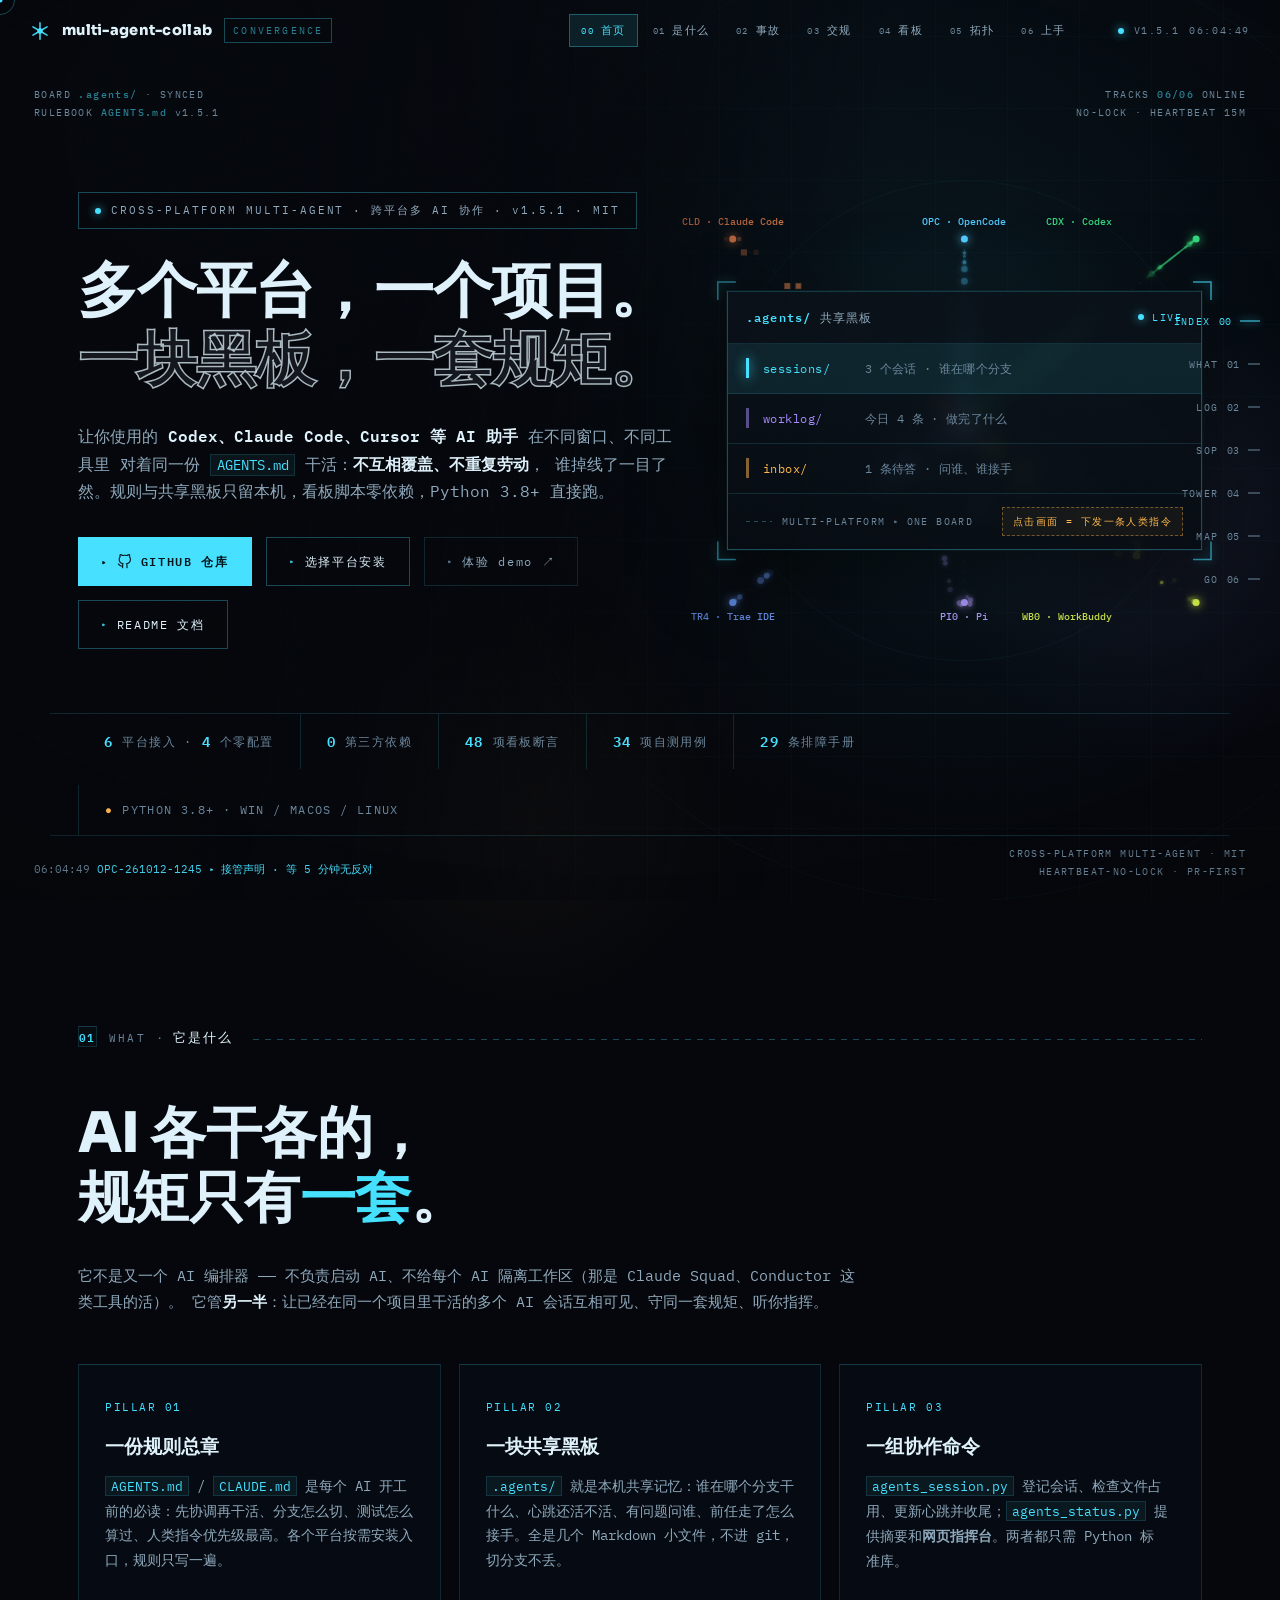
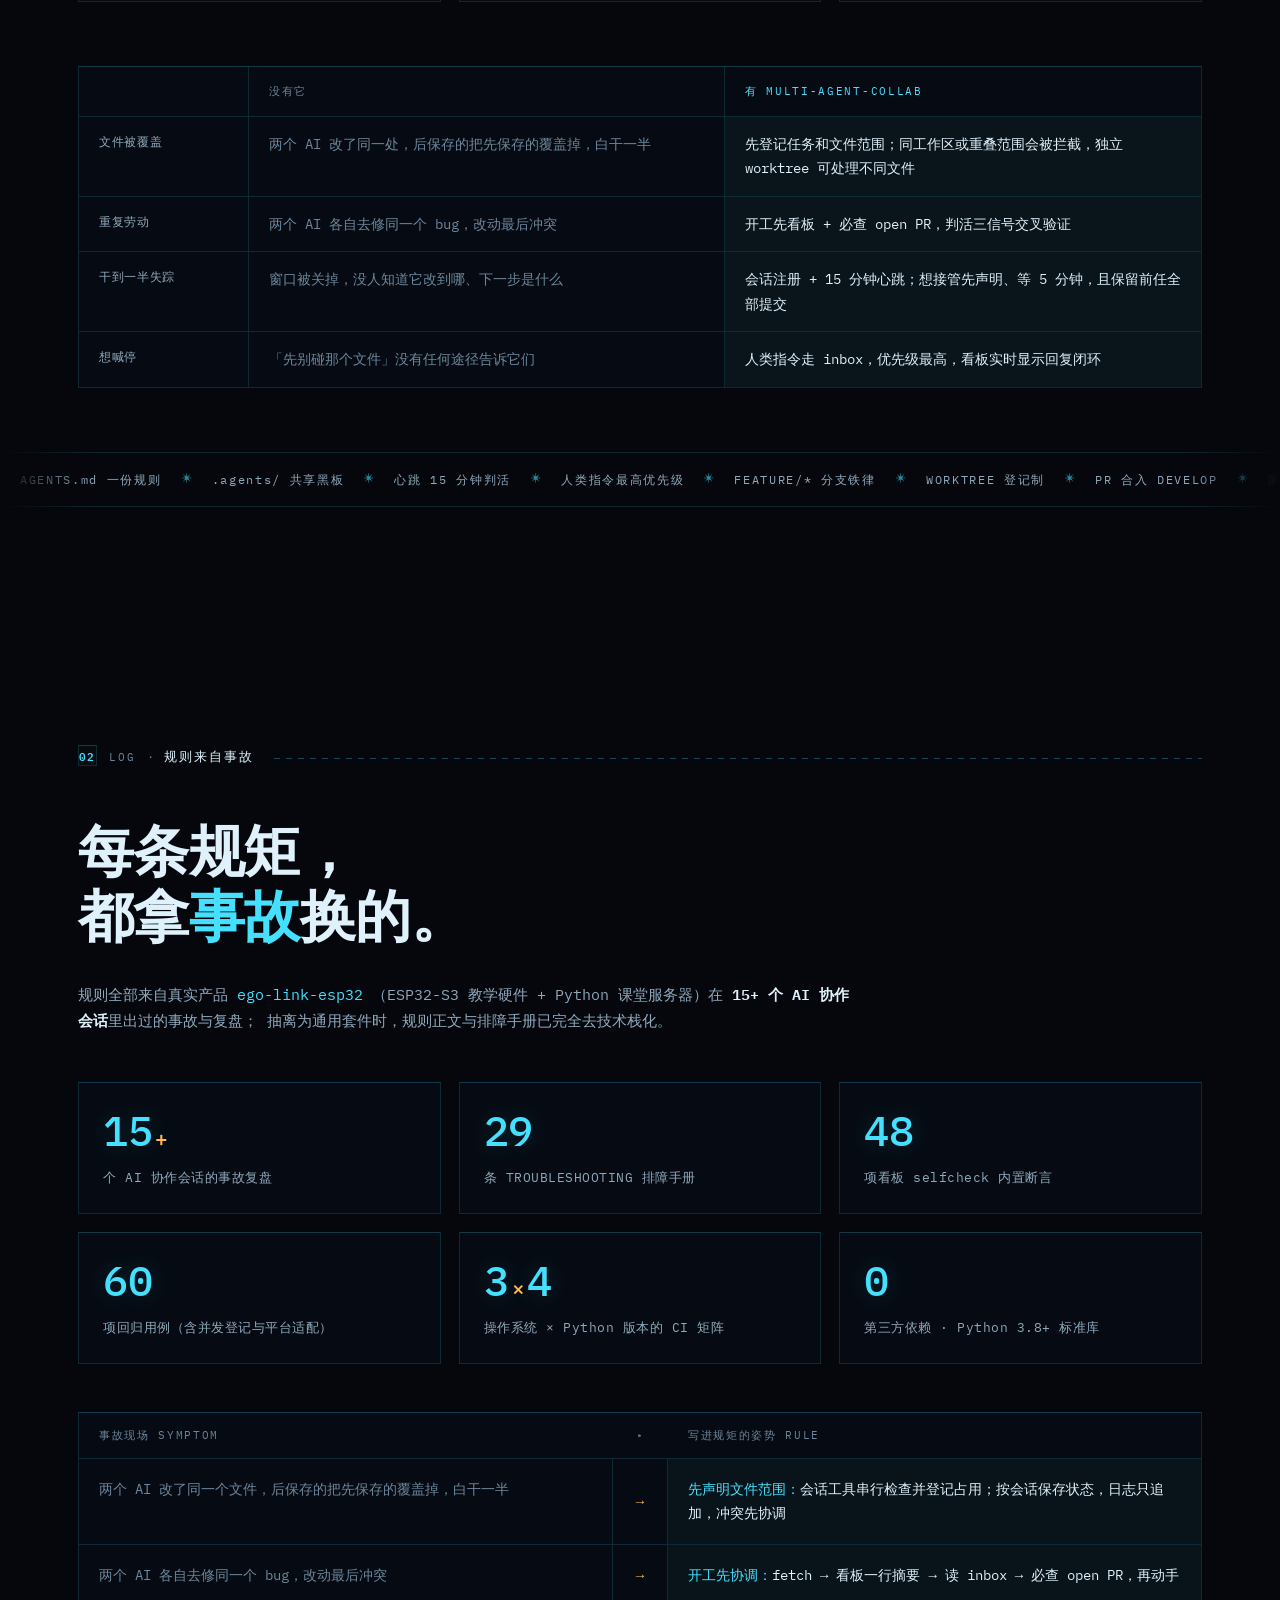
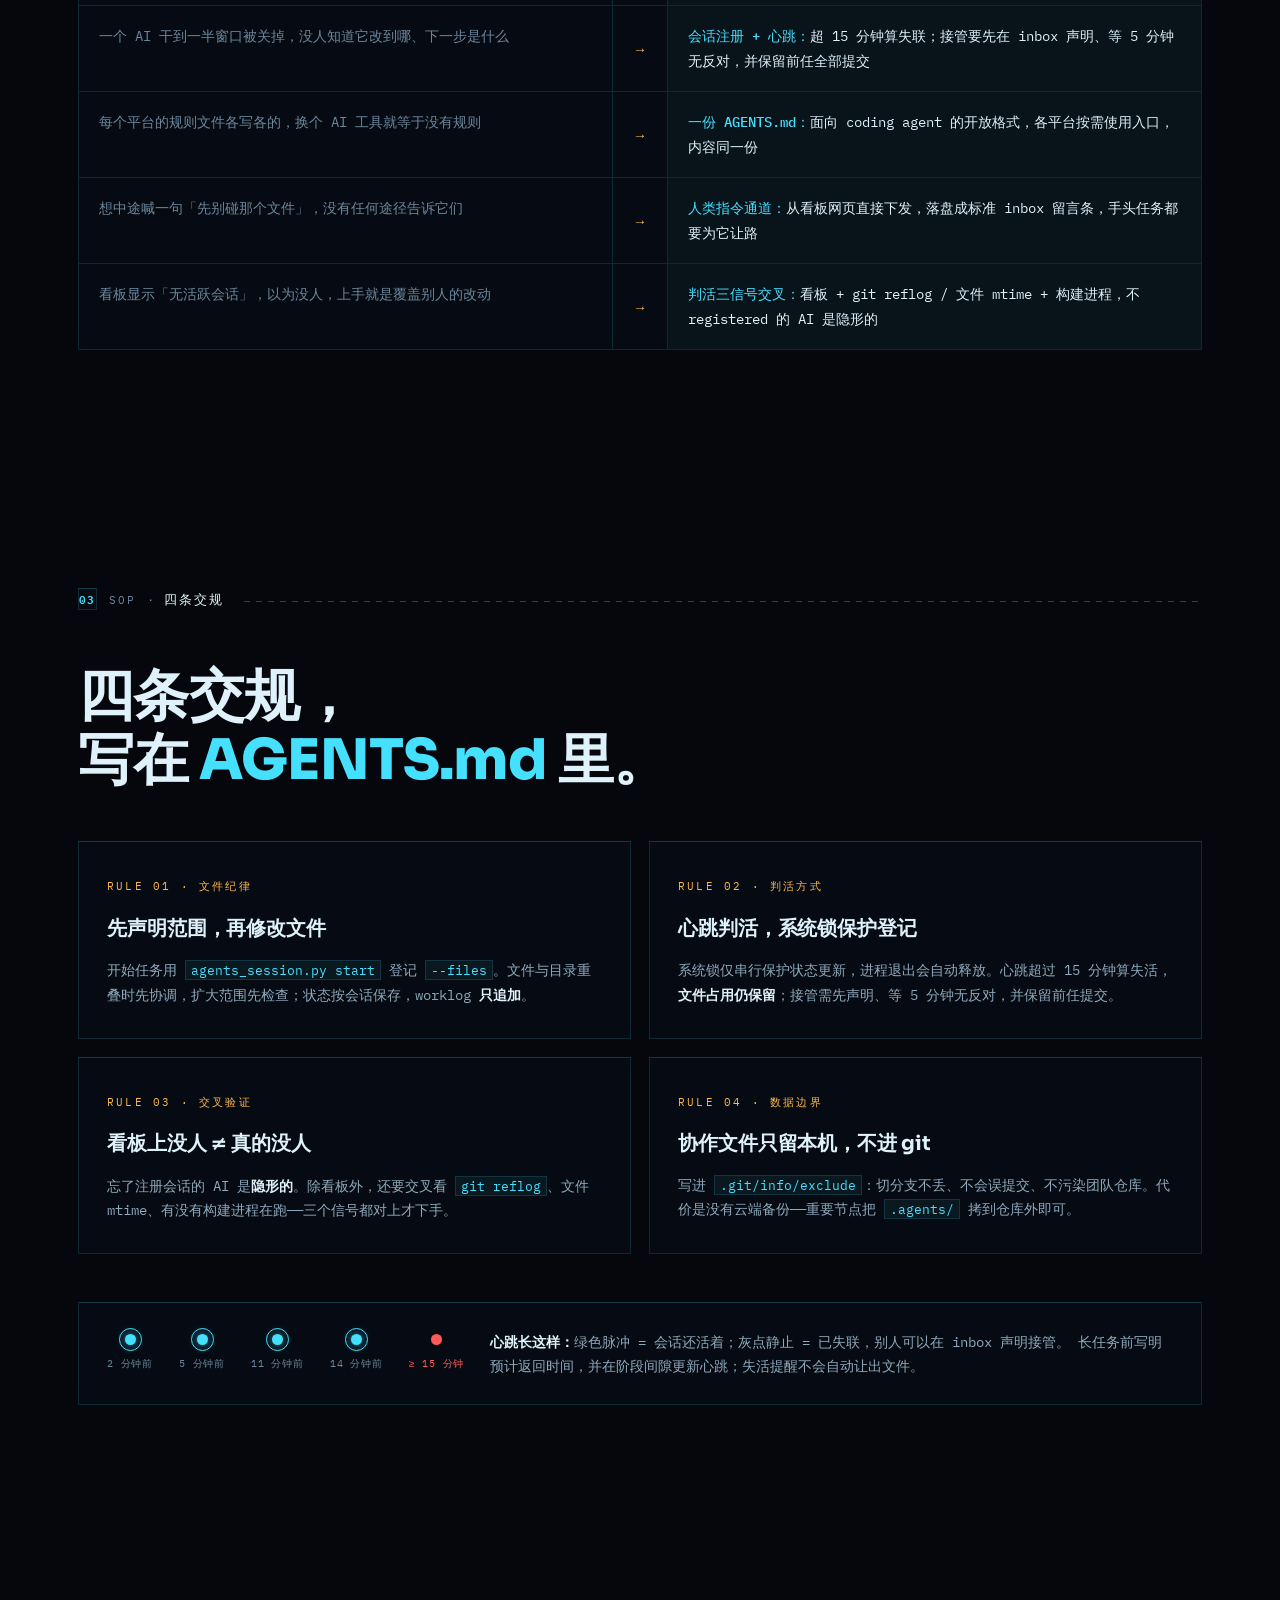
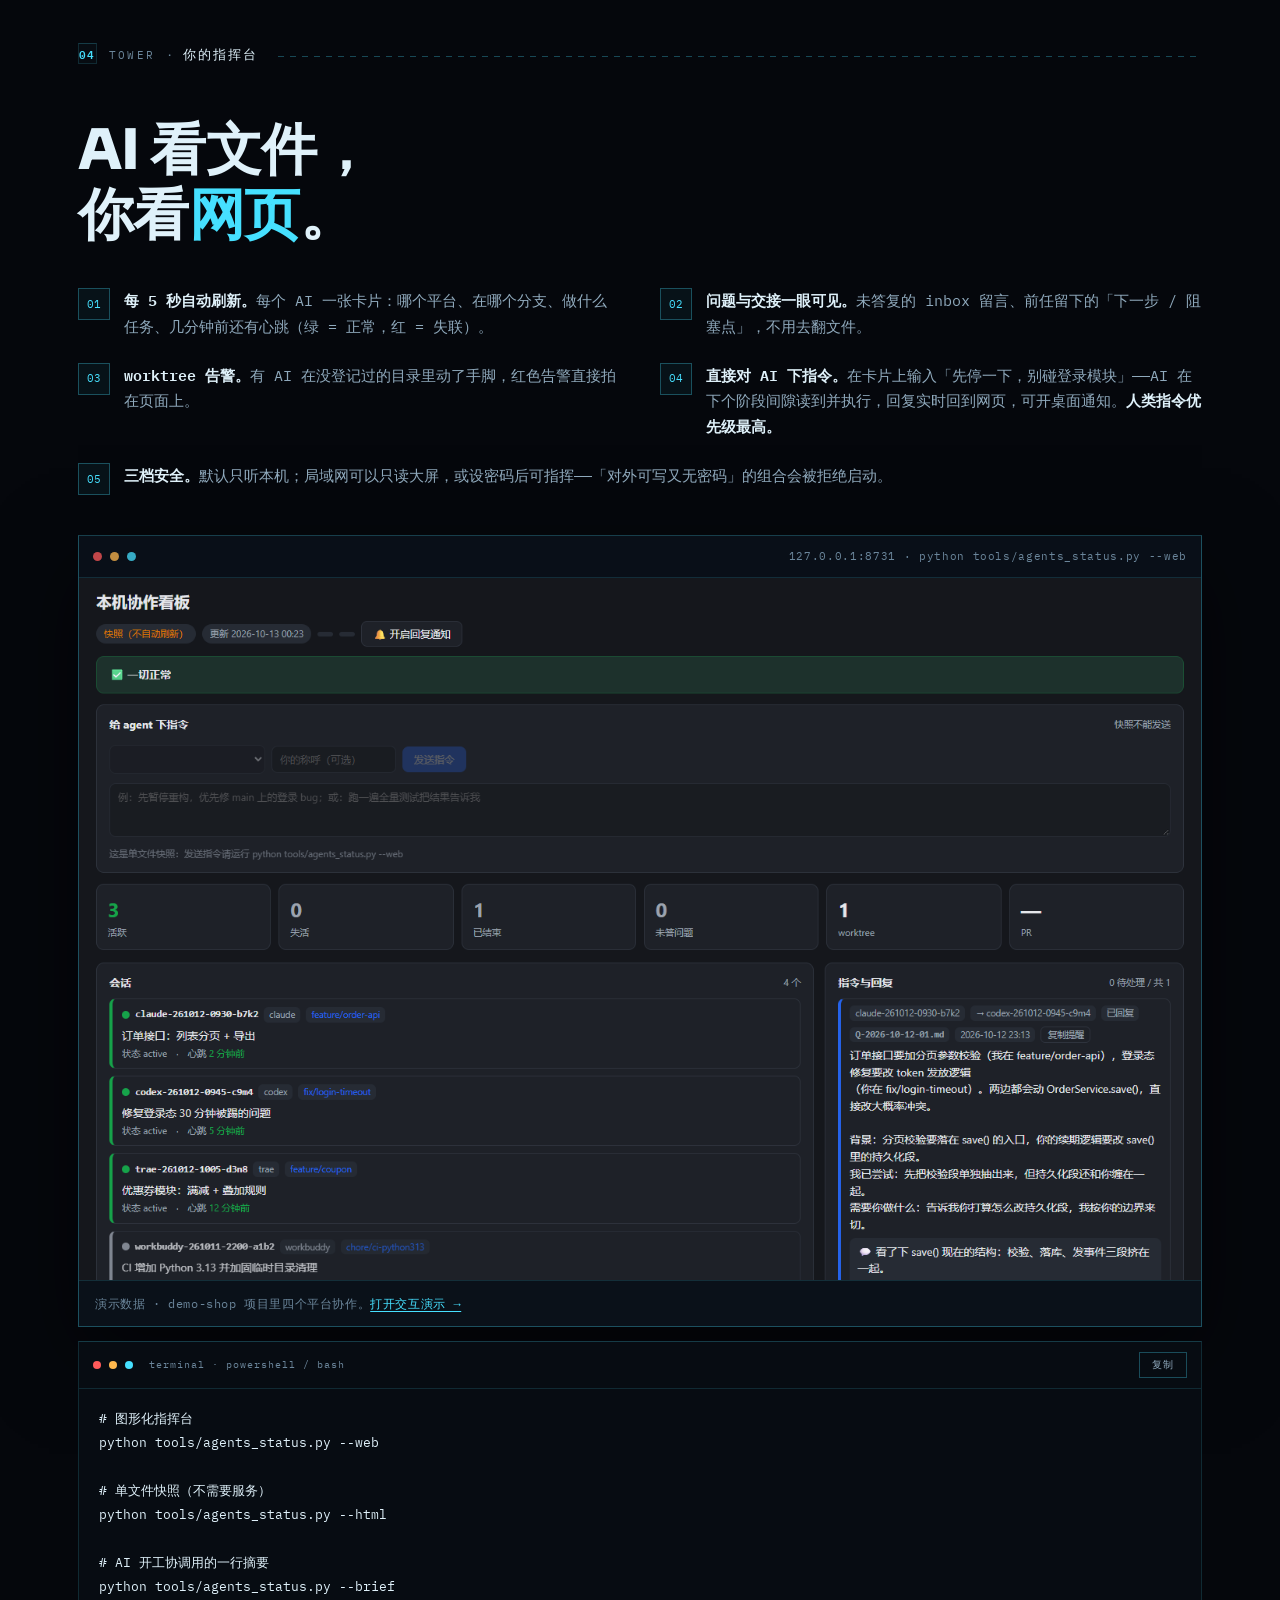
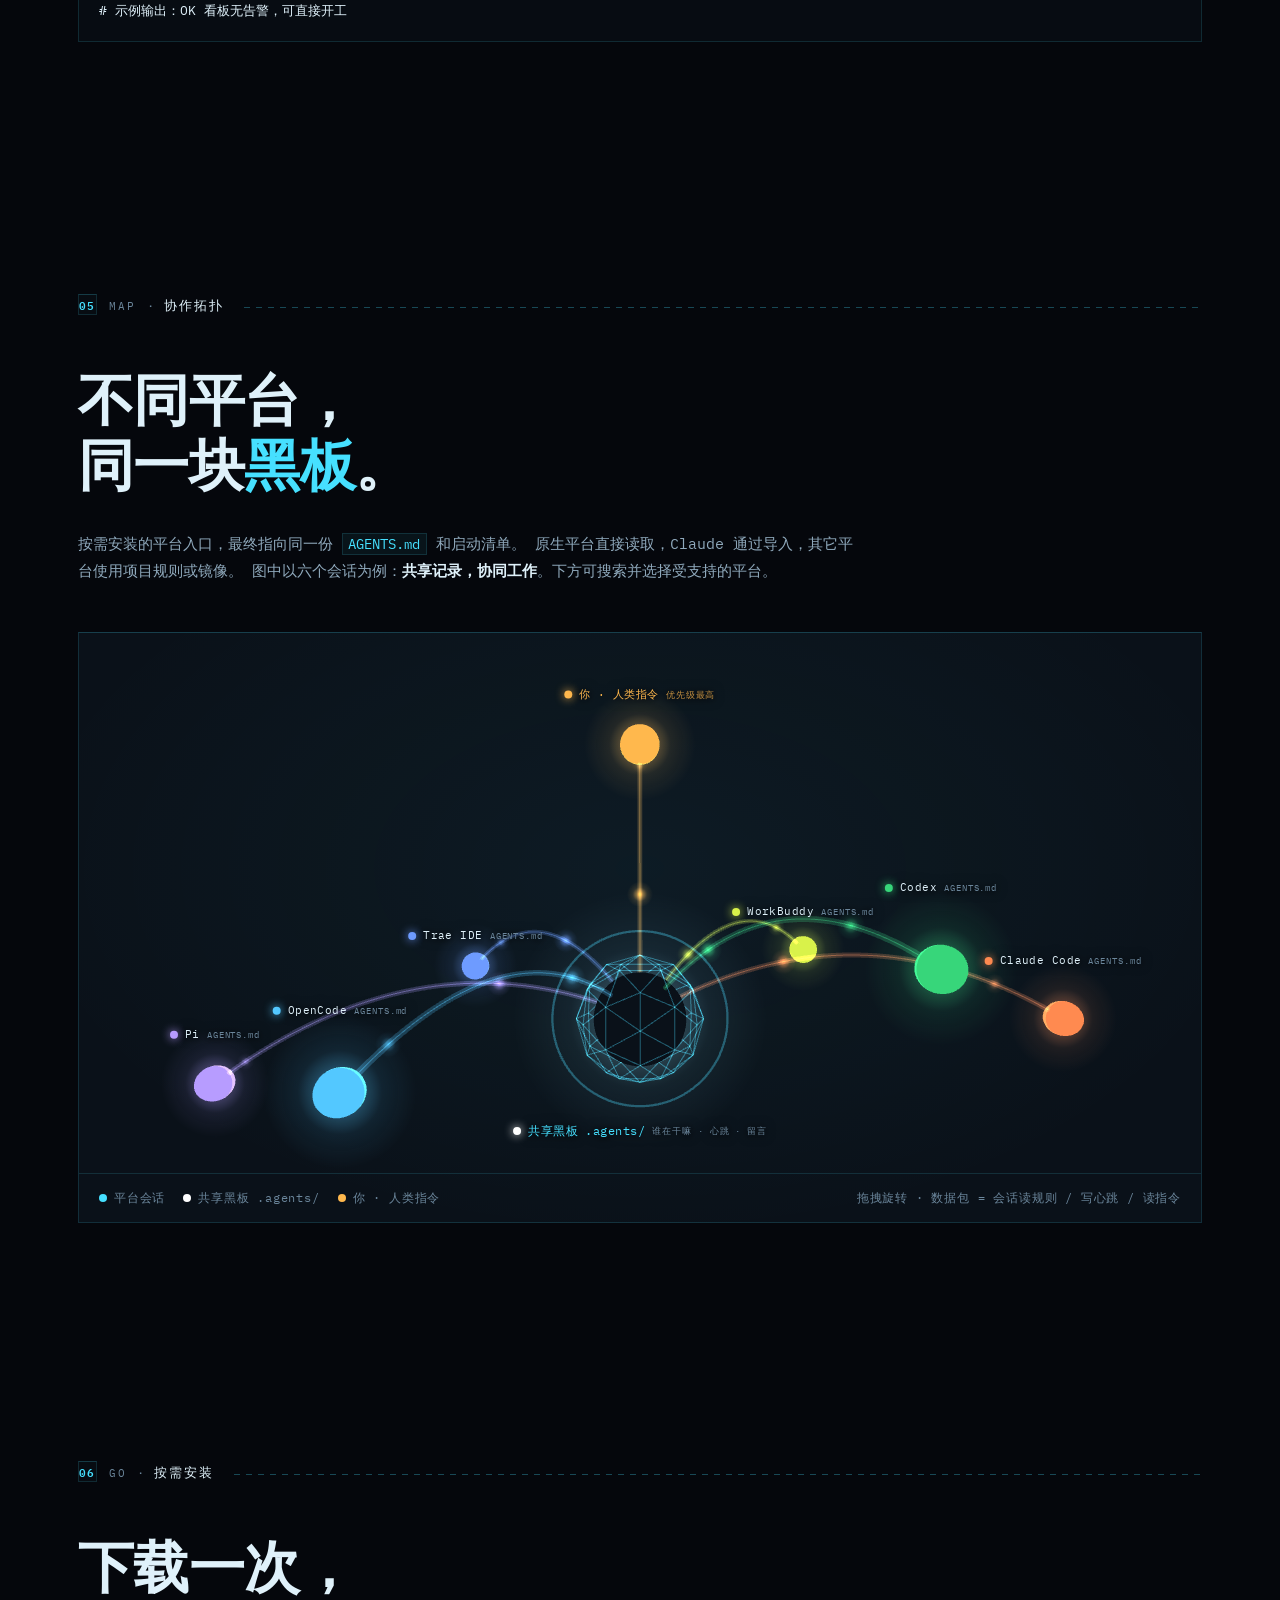
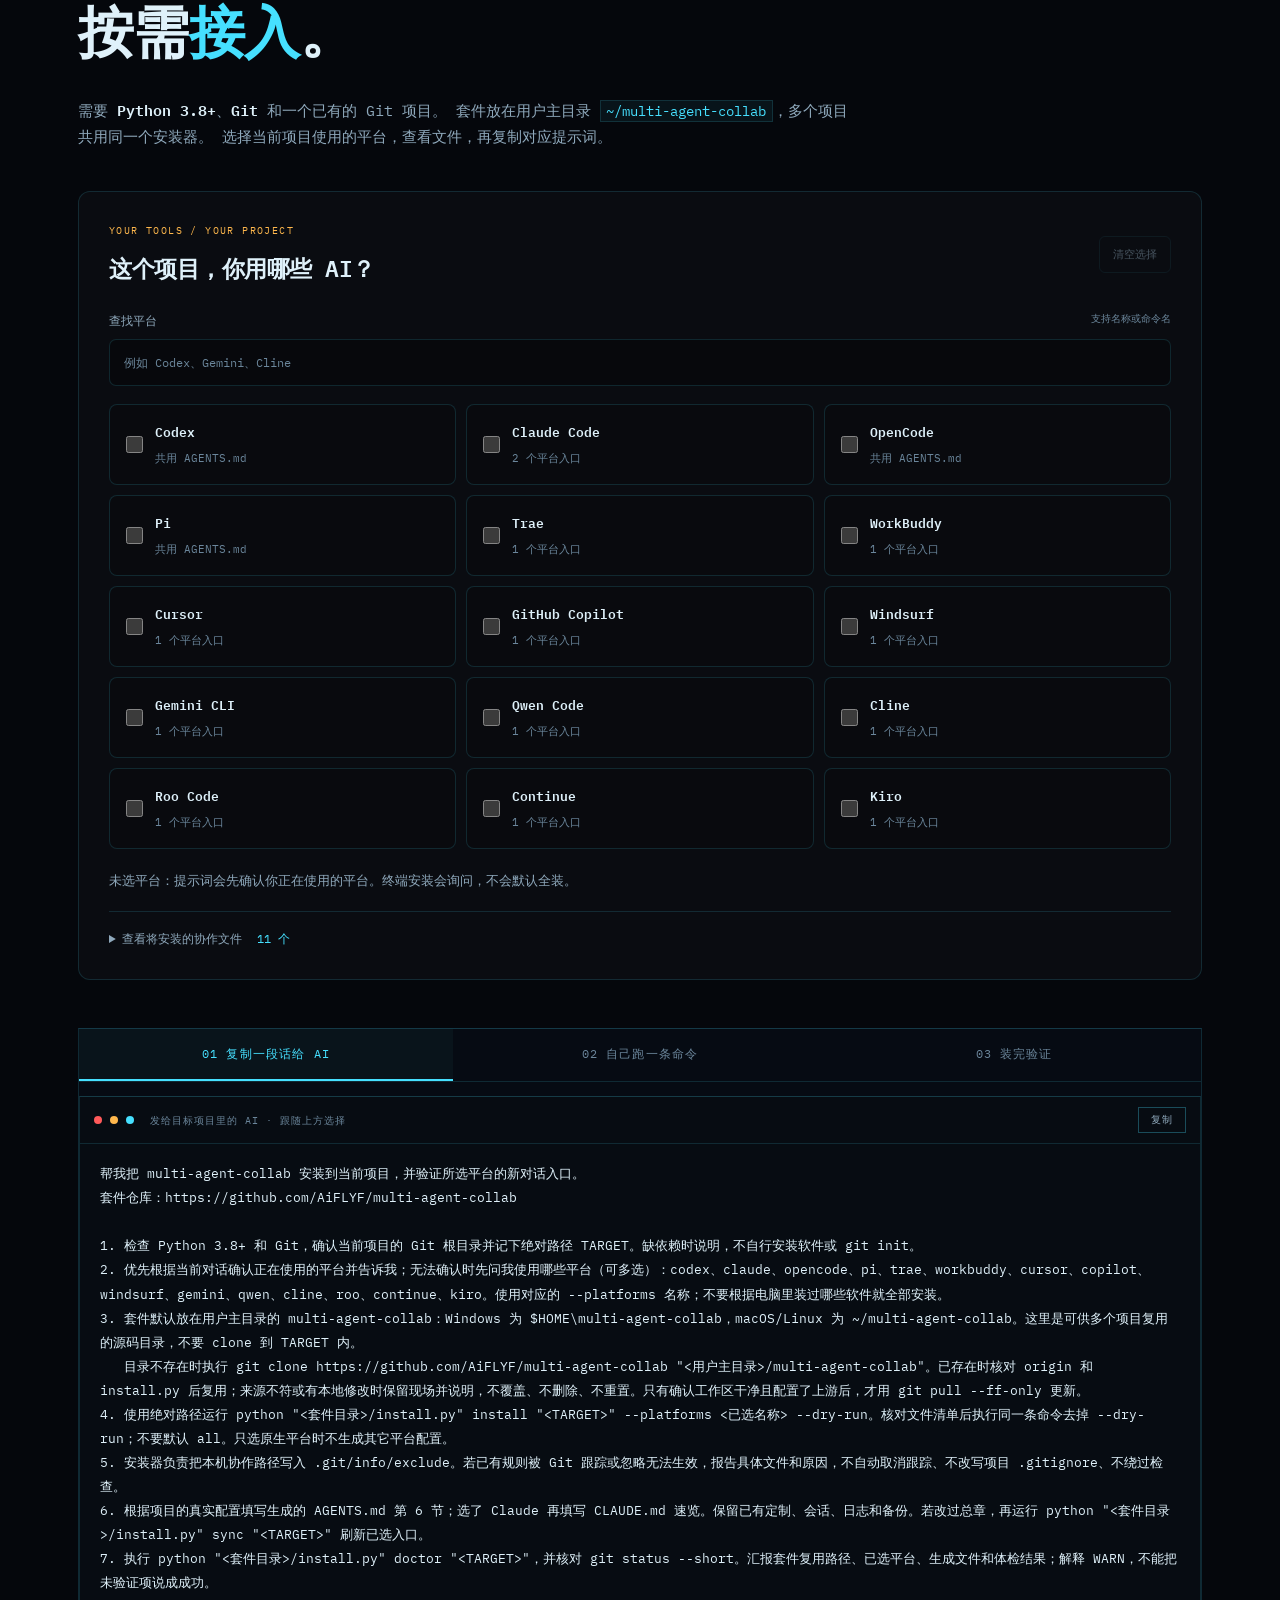
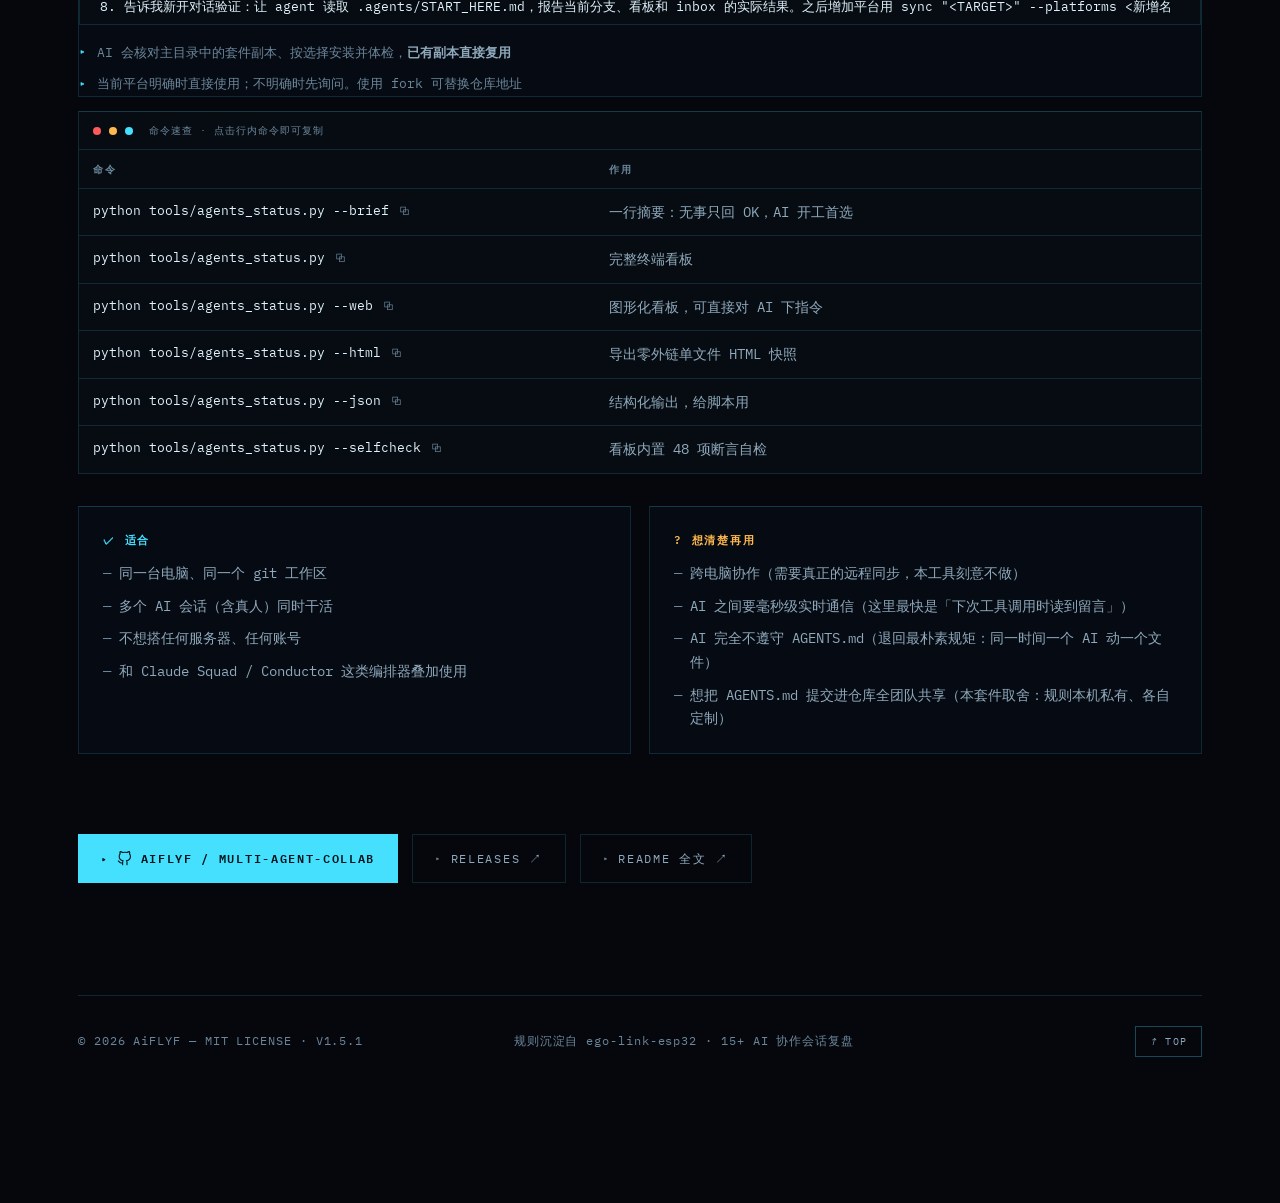
==== commit c7b026d1: "fix(workflow): 完善恢复交接与协作指引 让只读咨询、继续任务和中断恢复遵循一致的规则，并通过真实隔离演练验证工具链。修复实际端口显示和交接状态断点，区分指令收到与完成，避免悬挂记录和过早" ====
--- a/site/index.html
+++ b/site/index.html
@@ -47,7 +47,7 @@
       </svg>
       MULTI-AGENT-COLLAB
     </span>
-    <span class="pre-ver">V1.5.0</span>
+    <span class="pre-ver">V1.5.1</span>
   </div>
 
   <div class="pre-mid">
@@ -109,7 +109,7 @@
   </nav>
   <div class="head-meta mono">
     <span class="live-dot" aria-hidden="true"></span>
-    <span>V1.5.0</span>
+    <span>V1.5.1</span>
     <span id="clock">--:--:--</span>
   </div>
   <button class="burger" id="burger" aria-label="打开菜单" aria-expanded="false"><span></span><span></span></button>
@@ -148,7 +148,7 @@
     <section class="sec hero" id="sec-0" data-sec="0" data-acc="#46E0FF">
       <canvas id="heroScene" role="img" aria-label="示例平台的 AI 信号流以各自的方式汇入中央共享黑板，人类指令以琥珀色脉冲抵达"></canvas>
 
-      <div class="hud hud-tl mono" aria-hidden="true">BOARD <b>.agents/</b> · SYNCED<br>RULEBOOK <b>AGENTS.md</b> v1.5.0</div>
+      <div class="hud hud-tl mono" aria-hidden="true">BOARD <b>.agents/</b> · SYNCED<br>RULEBOOK <b>AGENTS.md</b> v1.5.1</div>
       <div class="hud hud-tr mono" aria-hidden="true">TRACKS <b>06/06</b> ONLINE<br>NO-LOCK · HEARTBEAT 15M</div>
       <div class="hud hud-br mono" aria-hidden="true">CROSS-PLATFORM MULTI-AGENT · MIT<br>HEARTBEAT-NO-LOCK · PR-FIRST</div>
       <div class="console-log" id="heroLog" aria-hidden="true"></div>
@@ -157,7 +157,7 @@
         <div class="hero-copy">
           <p class="eyebrow mono">
             <span class="live-dot" aria-hidden="true"></span>
-            CROSS-PLATFORM MULTI-AGENT · 跨平台多 AI 协作 · v1.5.0 · MIT
+            CROSS-PLATFORM MULTI-AGENT · 跨平台多 AI 协作 · v1.5.1 · MIT
           </p>
           <h1 class="hero-title" aria-label="多个平台，一个项目。一块黑板，一套规矩。">
             <span class="ht-row"><span class="ht-line" style="--d:.05s">多个平台，一个项目。</span></span>
@@ -321,7 +321,7 @@
           <div class="stat rv" style="--d:0s"><b><span data-count="15">0</span><em>+</em></b><p class="stat-cap">个 AI 协作会话的事故复盘</p></div>
           <div class="stat rv" style="--d:.06s"><b><span data-count="29">0</span></b><p class="stat-cap">条 TROUBLESHOOTING 排障手册</p></div>
           <div class="stat rv" style="--d:.12s"><b><span data-count="48">0</span></b><p class="stat-cap">项看板 selfcheck 内置断言</p></div>
-          <div class="stat rv" style="--d:.18s"><b><span data-count="57">0</span></b><p class="stat-cap">项回归用例（含并发登记与平台适配）</p></div>
+          <div class="stat rv" style="--d:.18s"><b><span data-count="60">0</span></b><p class="stat-cap">项回归用例（含并发登记与平台适配）</p></div>
           <div class="stat rv" style="--d:.24s"><b><span data-count="3">0</span><em>×</em><span data-count="4">0</span></b><p class="stat-cap">操作系统 × Python 版本的 CI 矩阵</p></div>
           <div class="stat rv" style="--d:.3s"><b><span data-count="0">0</span></b><p class="stat-cap">第三方依赖 · Python 3.8+ 标准库</p></div>
         </div>
@@ -626,7 +626,7 @@
         </div>
 
         <footer class="site-foot mono">
-          <span>© 2026 AiFLYF — MIT LICENSE · V1.5.0</span>
+          <span>© 2026 AiFLYF — MIT LICENSE · V1.5.1</span>
           <span class="foot-mid">规则沉淀自 ego-link-esp32 · 15+ AI 协作会话复盘</span>
           <button class="to-top" data-target="0" data-hover><i>↑</i><span>TOP</span></button>
         </footer>
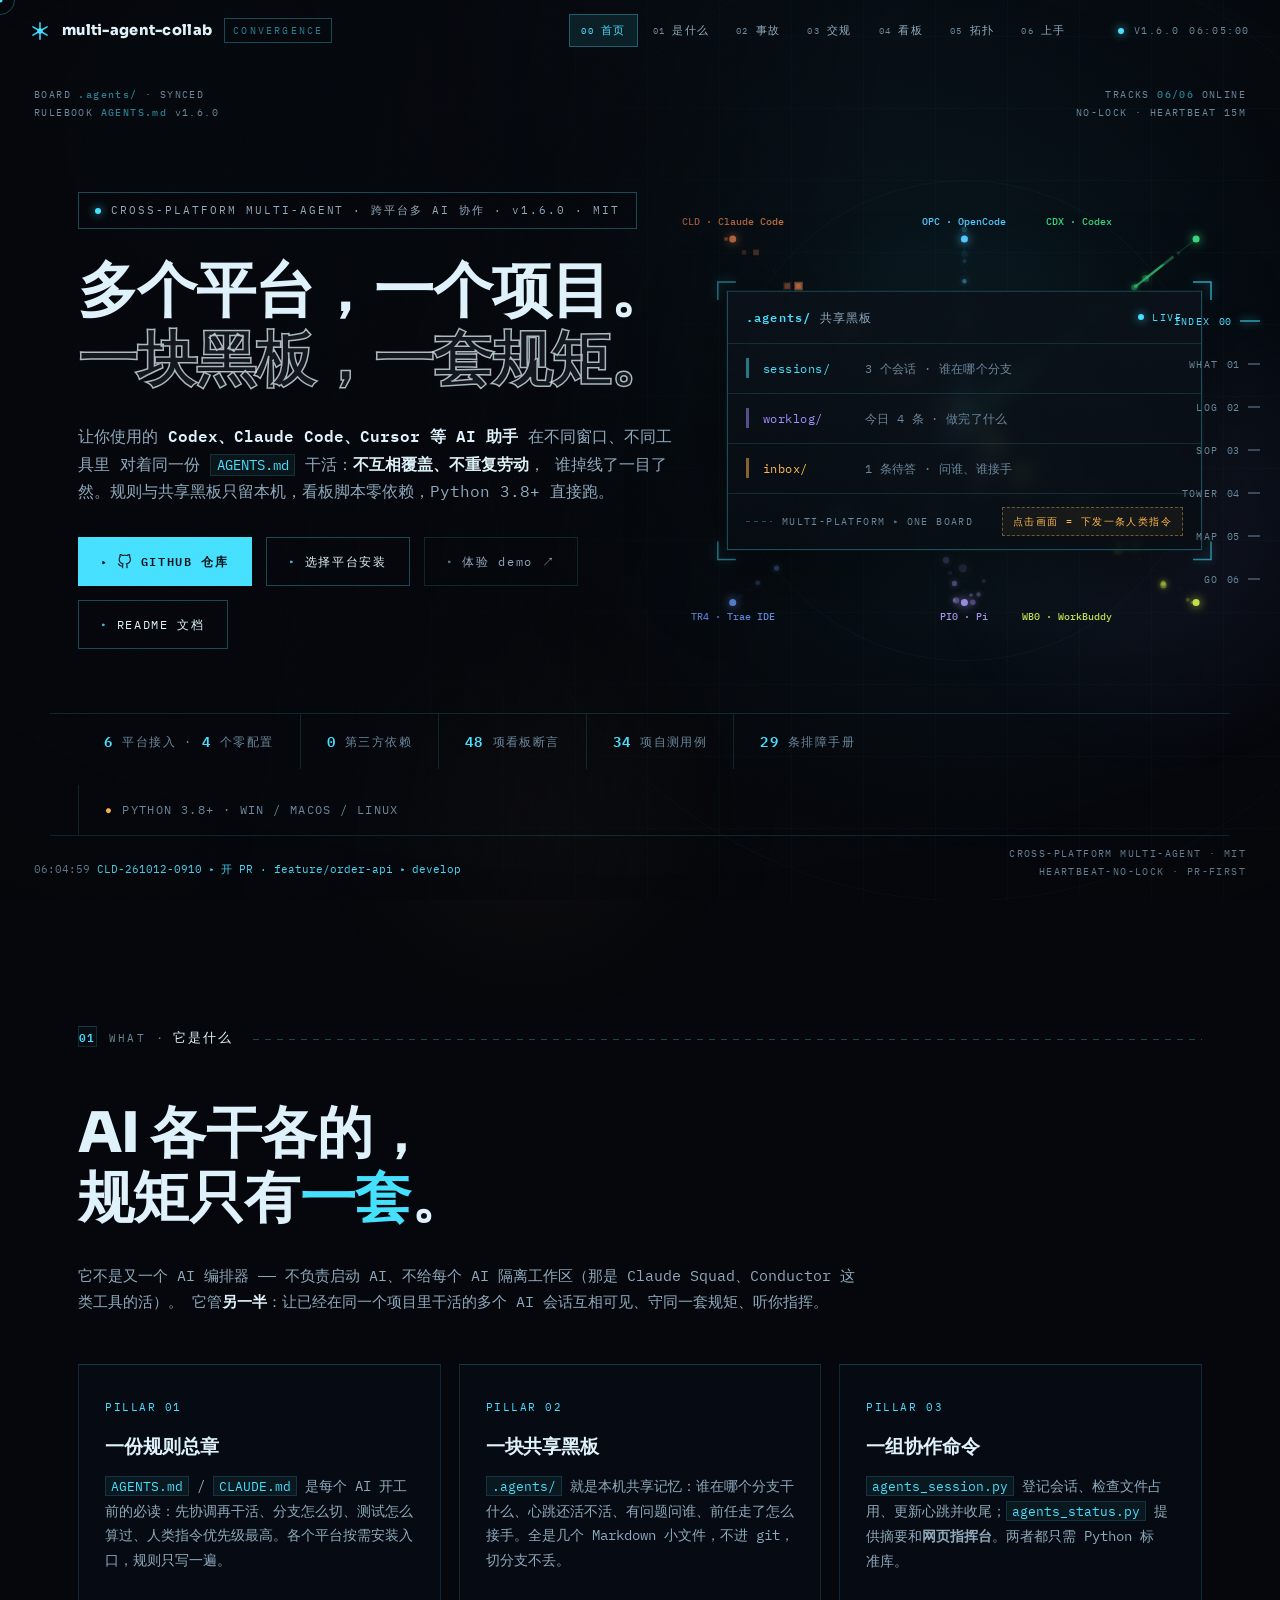
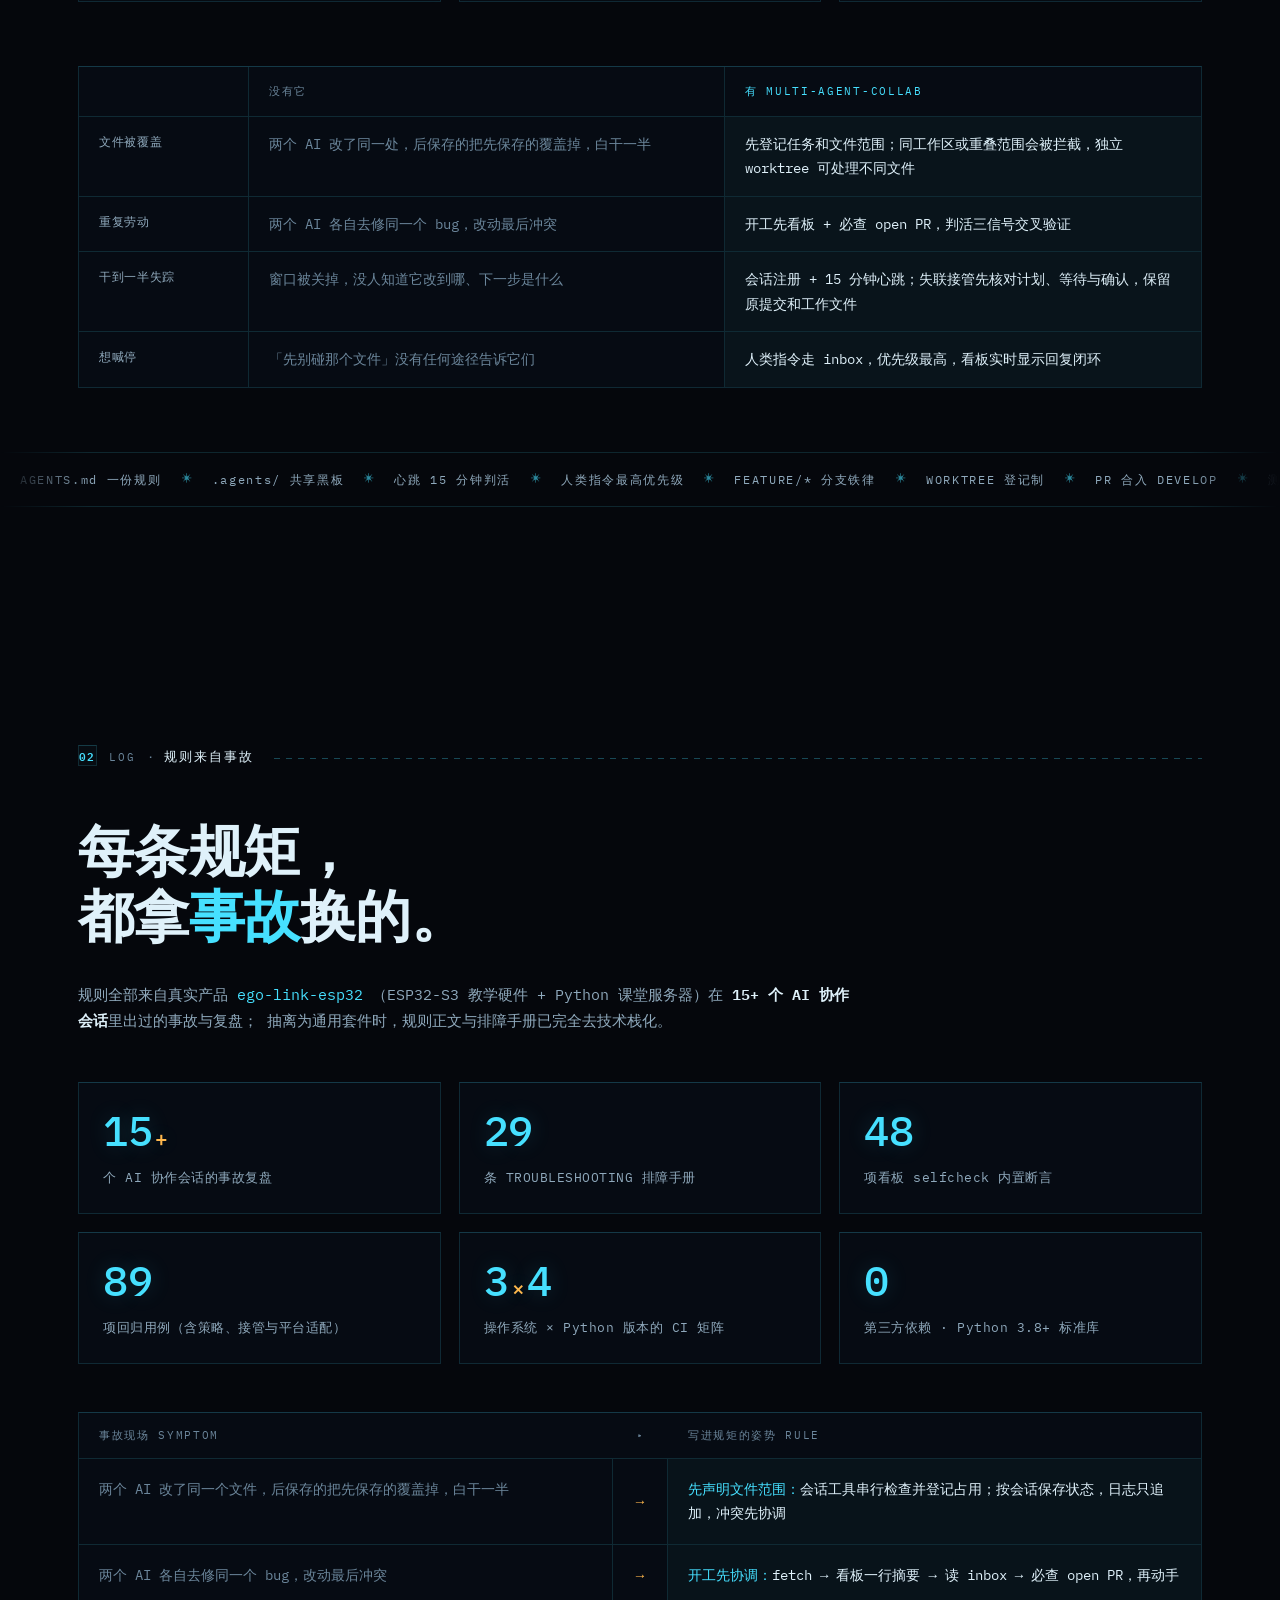
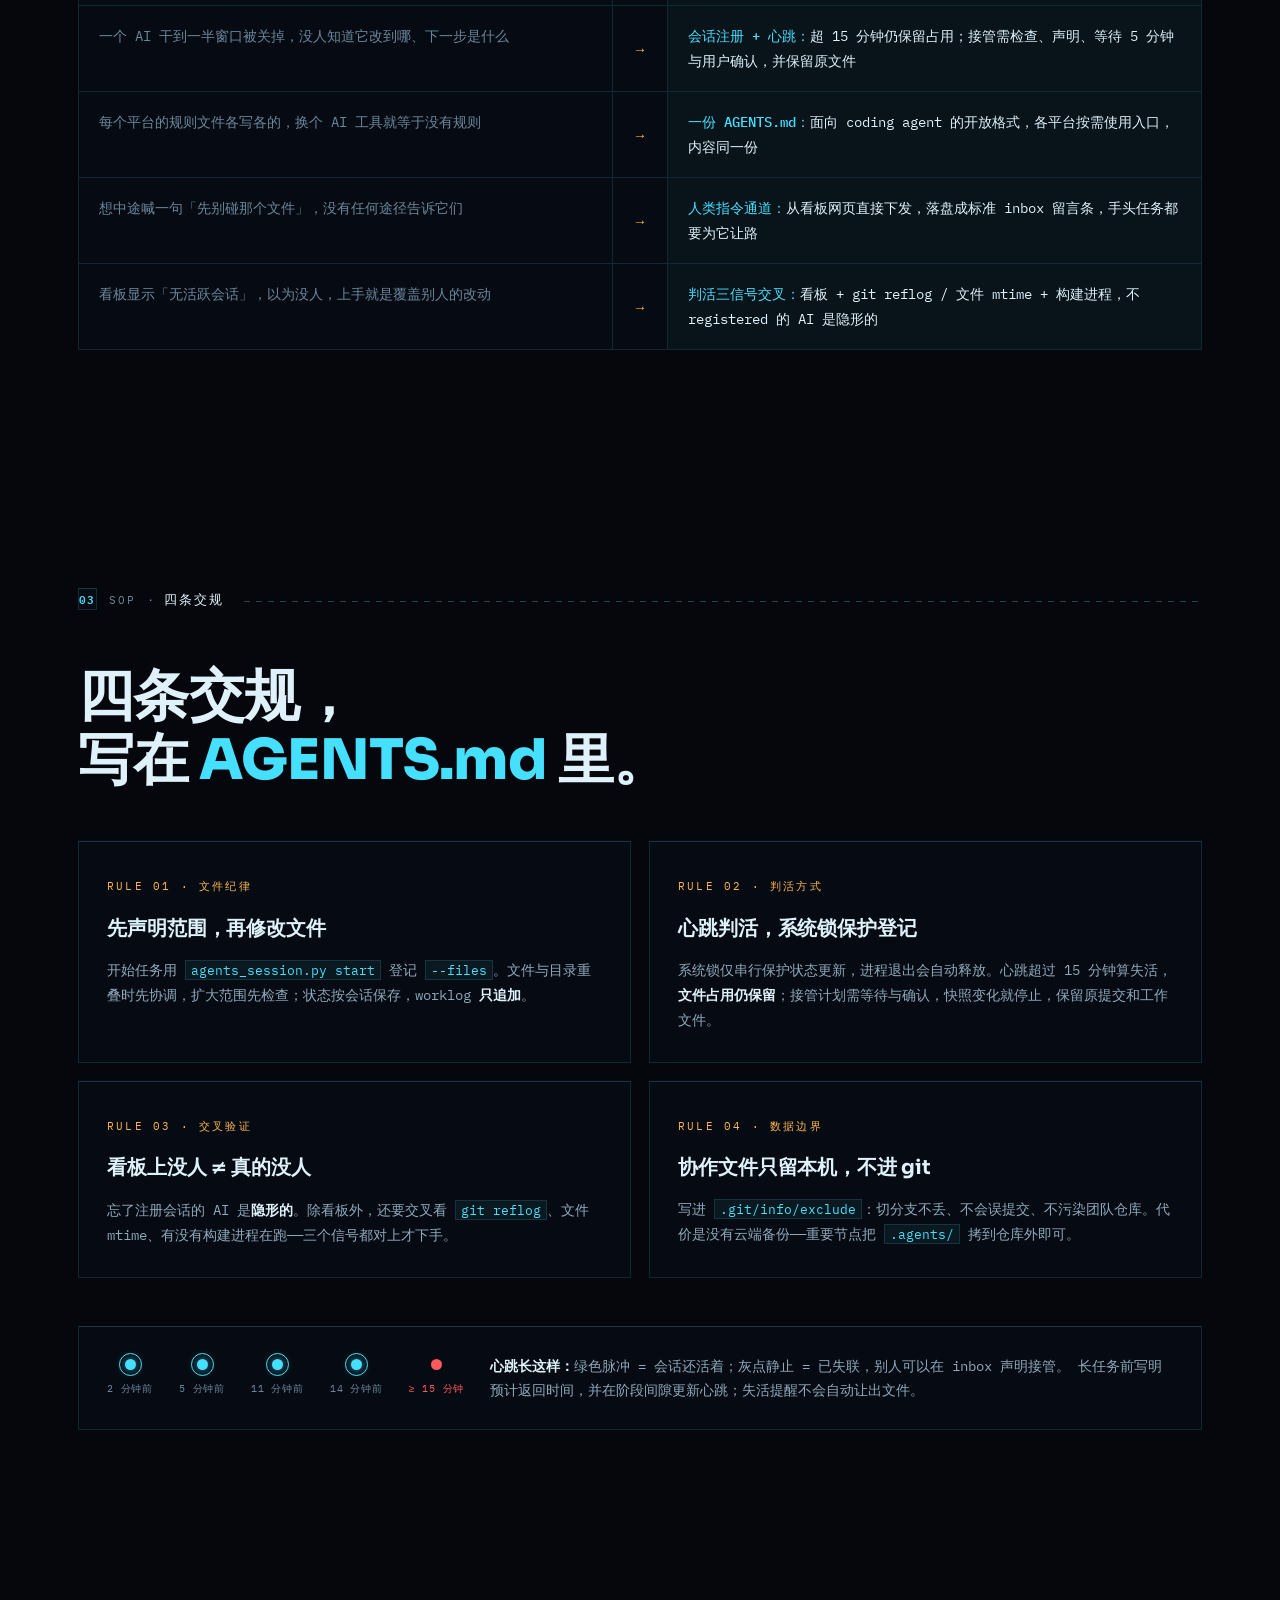
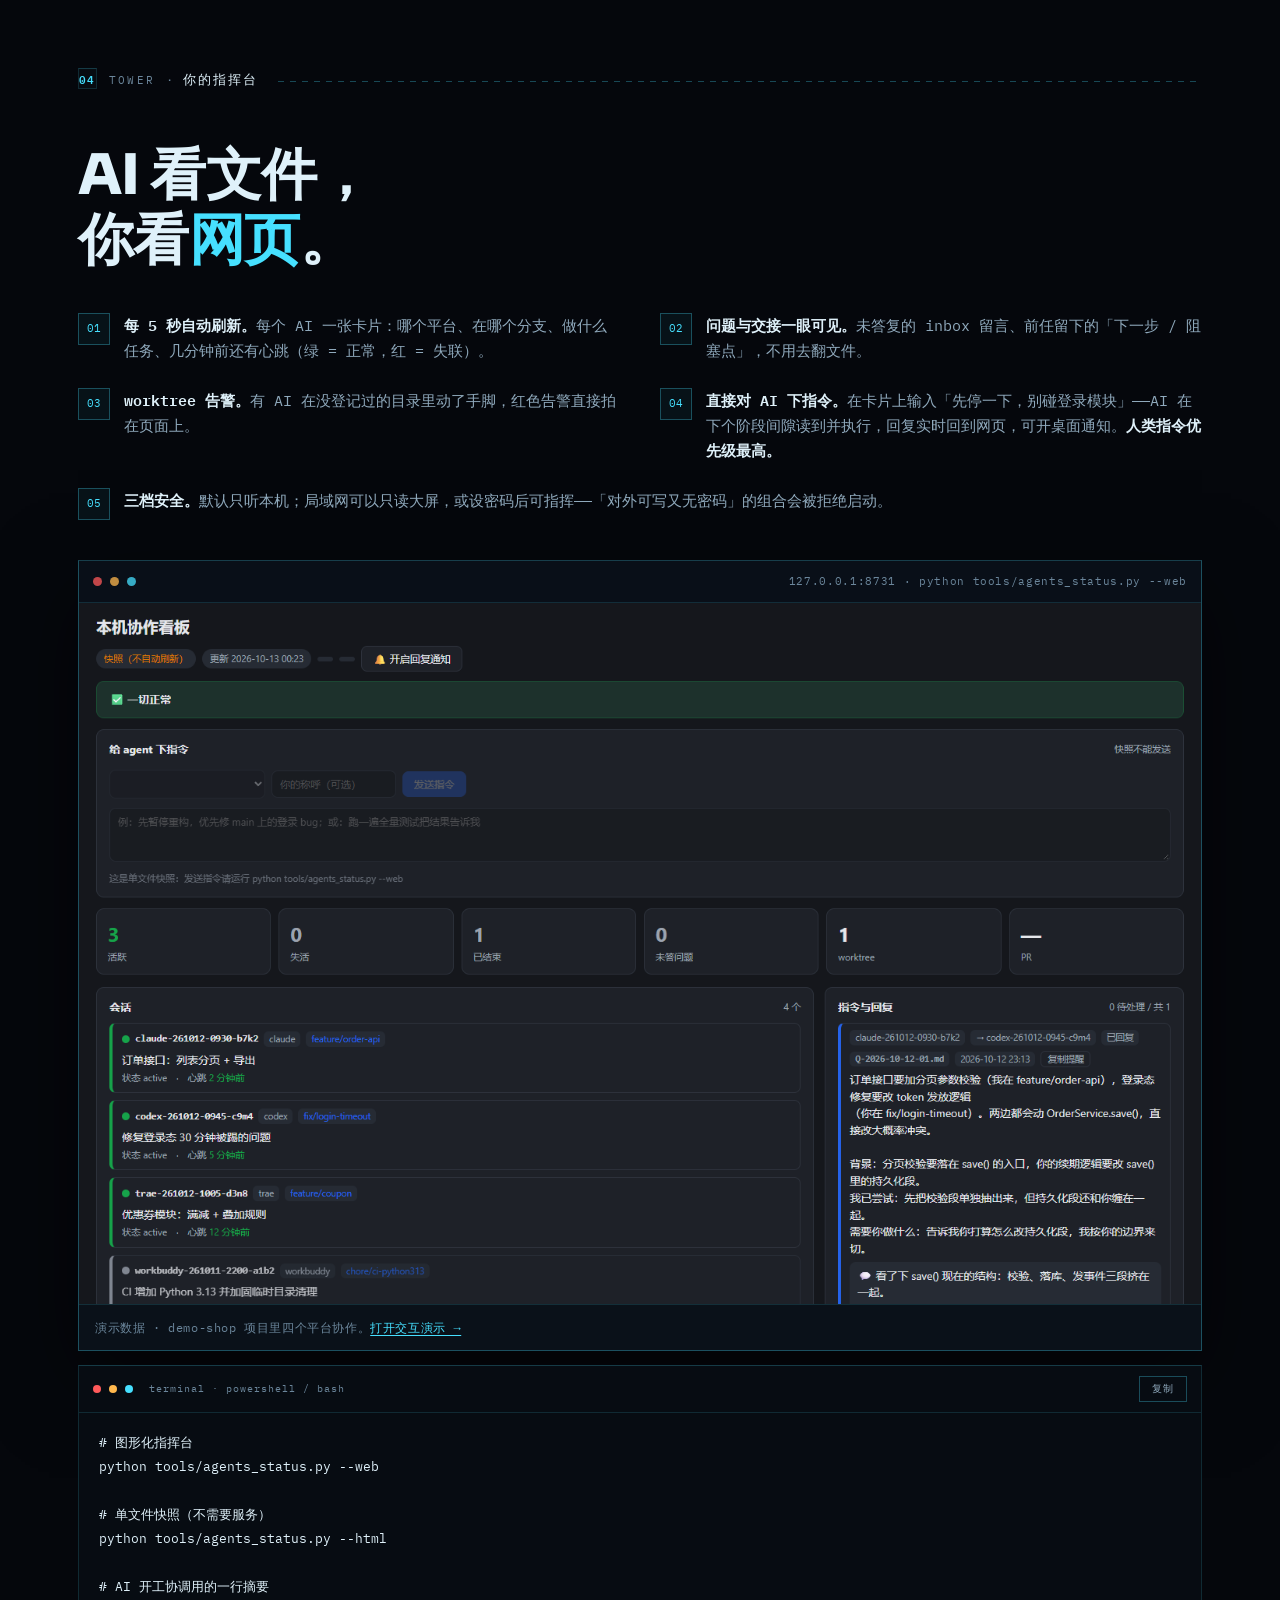
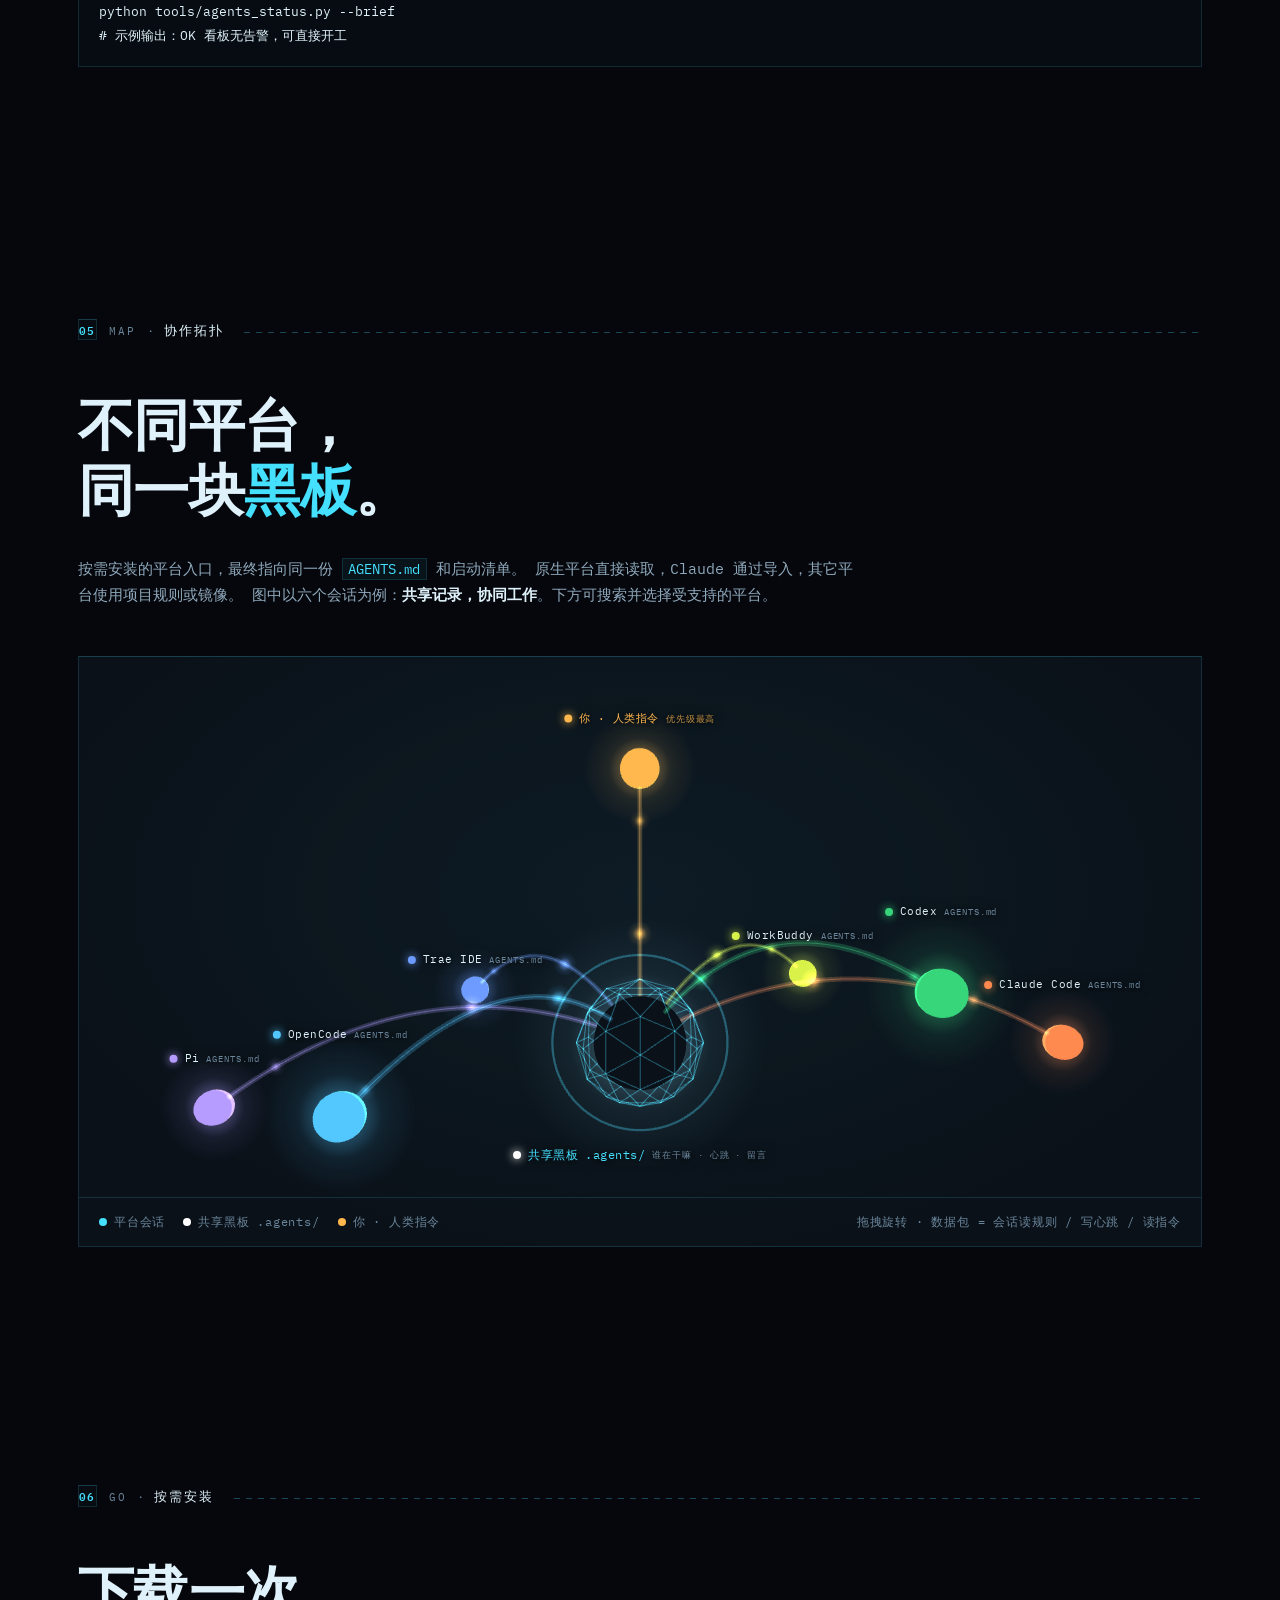
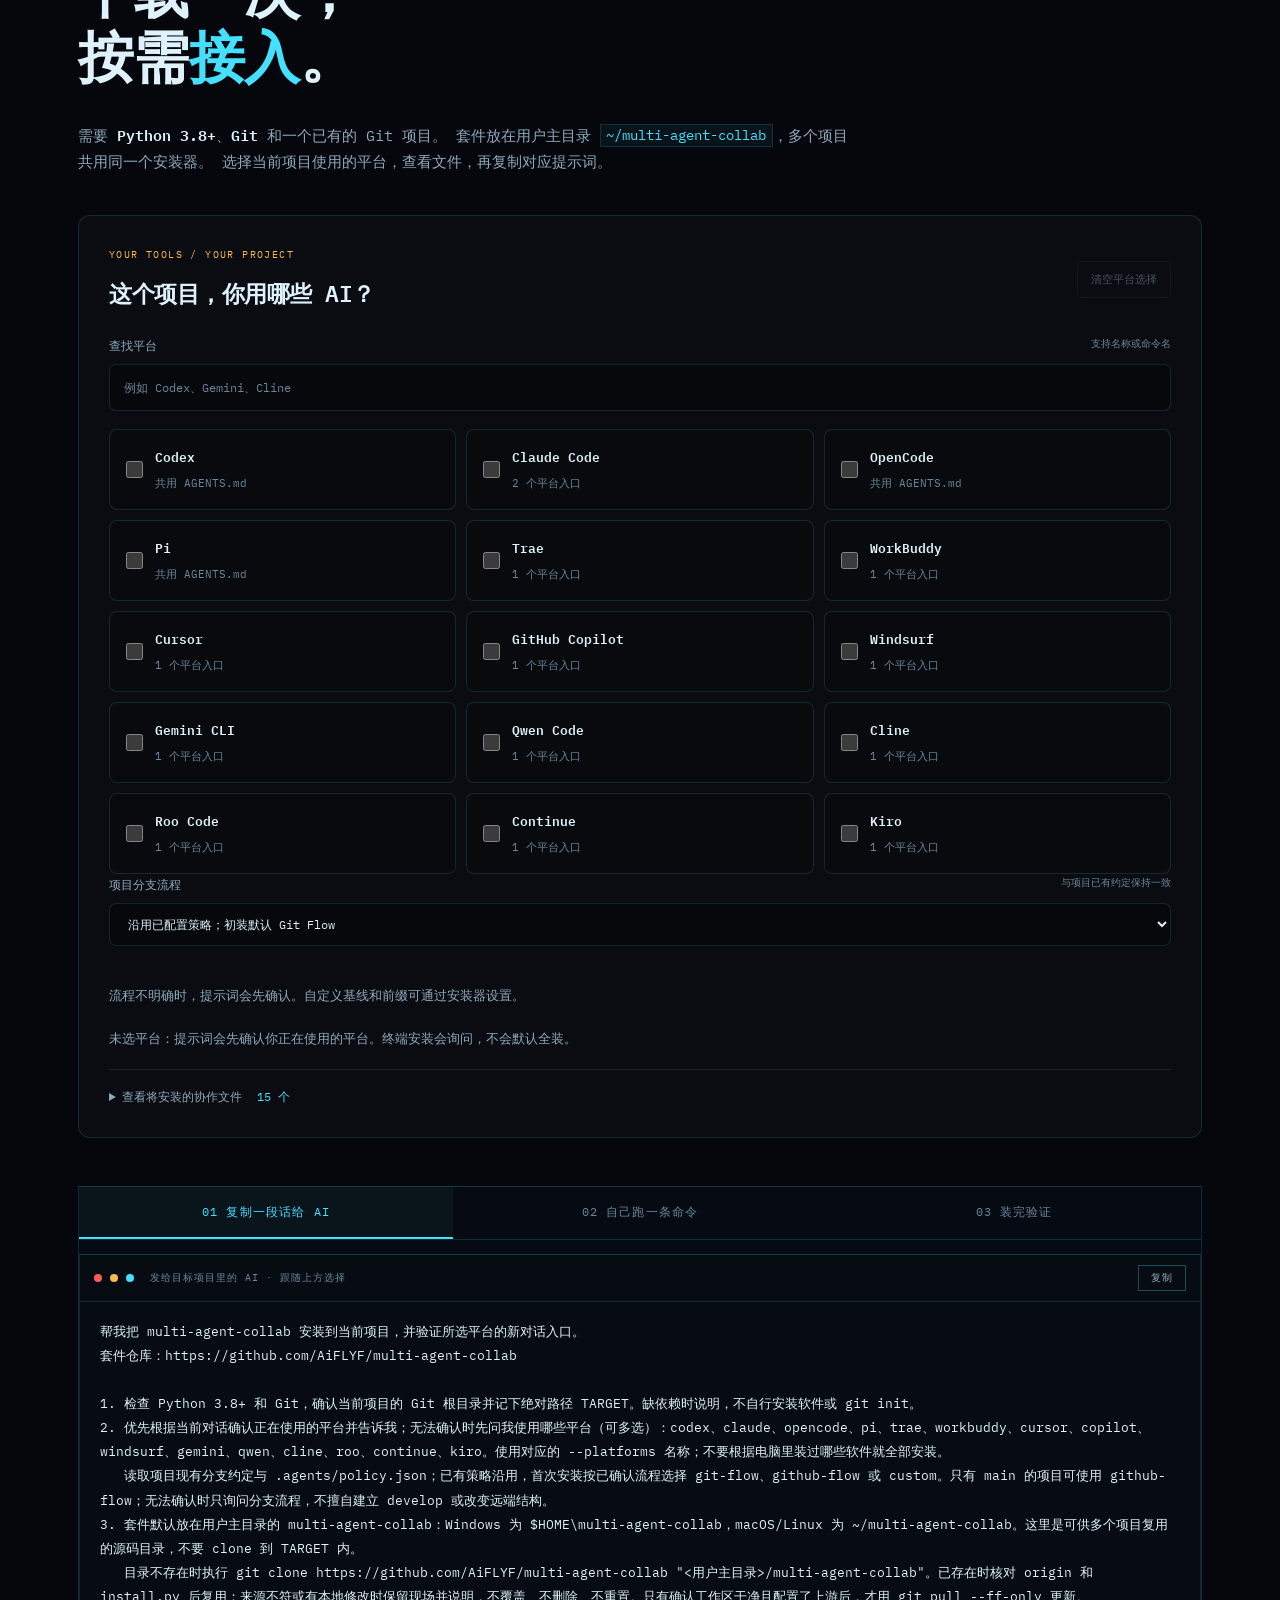
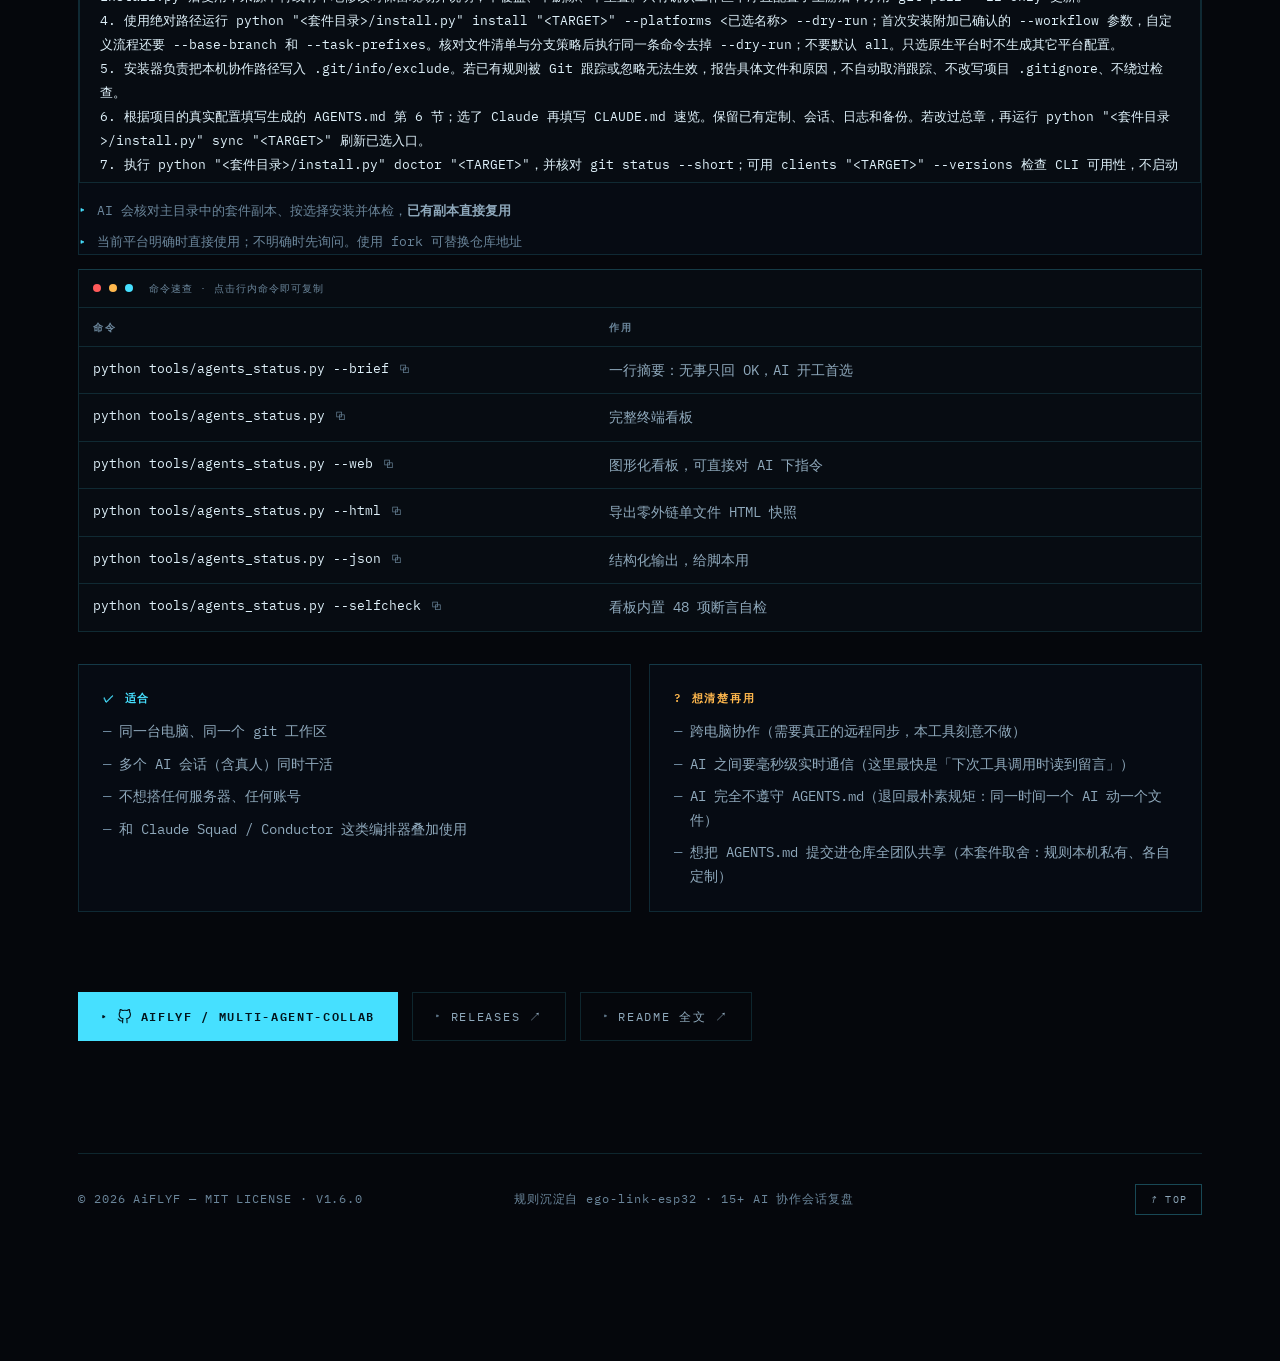
==== commit 7fb94371: "feat(collab): 适配项目策略与失联接管 让不同分支流程的项目复用同一协作工具，并为失联占用提供保留现场和审计的恢复路径；同步平台入口、安装提示词与完整验证。" ====
--- a/site/index.html
+++ b/site/index.html
@@ -47,7 +47,7 @@
       </svg>
       MULTI-AGENT-COLLAB
     </span>
-    <span class="pre-ver">V1.5.1</span>
+    <span class="pre-ver">V1.6.0</span>
   </div>
 
   <div class="pre-mid">
@@ -109,7 +109,7 @@
   </nav>
   <div class="head-meta mono">
     <span class="live-dot" aria-hidden="true"></span>
-    <span>V1.5.1</span>
+    <span>V1.6.0</span>
     <span id="clock">--:--:--</span>
   </div>
   <button class="burger" id="burger" aria-label="打开菜单" aria-expanded="false"><span></span><span></span></button>
@@ -148,7 +148,7 @@
     <section class="sec hero" id="sec-0" data-sec="0" data-acc="#46E0FF">
       <canvas id="heroScene" role="img" aria-label="示例平台的 AI 信号流以各自的方式汇入中央共享黑板，人类指令以琥珀色脉冲抵达"></canvas>
 
-      <div class="hud hud-tl mono" aria-hidden="true">BOARD <b>.agents/</b> · SYNCED<br>RULEBOOK <b>AGENTS.md</b> v1.5.1</div>
+      <div class="hud hud-tl mono" aria-hidden="true">BOARD <b>.agents/</b> · SYNCED<br>RULEBOOK <b>AGENTS.md</b> v1.6.0</div>
       <div class="hud hud-tr mono" aria-hidden="true">TRACKS <b>06/06</b> ONLINE<br>NO-LOCK · HEARTBEAT 15M</div>
       <div class="hud hud-br mono" aria-hidden="true">CROSS-PLATFORM MULTI-AGENT · MIT<br>HEARTBEAT-NO-LOCK · PR-FIRST</div>
       <div class="console-log" id="heroLog" aria-hidden="true"></div>
@@ -157,7 +157,7 @@
         <div class="hero-copy">
           <p class="eyebrow mono">
             <span class="live-dot" aria-hidden="true"></span>
-            CROSS-PLATFORM MULTI-AGENT · 跨平台多 AI 协作 · v1.5.1 · MIT
+            CROSS-PLATFORM MULTI-AGENT · 跨平台多 AI 协作 · v1.6.0 · MIT
           </p>
           <h1 class="hero-title" aria-label="多个平台，一个项目。一块黑板，一套规矩。">
             <span class="ht-row"><span class="ht-line" style="--d:.05s">多个平台，一个项目。</span></span>
@@ -264,7 +264,7 @@
           <div class="cmp-row">
             <span class="cmp-k mono">干到一半失踪</span>
             <span class="cmp-a">窗口被关掉，没人知道它改到哪、下一步是什么</span>
-            <span class="cmp-b">会话注册 + 15 分钟心跳；想接管先声明、等 5 分钟，且保留前任全部提交</span>
+            <span class="cmp-b">会话注册 + 15 分钟心跳；失联接管先核对计划、等待与确认，保留原提交和工作文件</span>
           </div>
           <div class="cmp-row">
             <span class="cmp-k mono">想喊停</span>
@@ -321,7 +321,7 @@
           <div class="stat rv" style="--d:0s"><b><span data-count="15">0</span><em>+</em></b><p class="stat-cap">个 AI 协作会话的事故复盘</p></div>
           <div class="stat rv" style="--d:.06s"><b><span data-count="29">0</span></b><p class="stat-cap">条 TROUBLESHOOTING 排障手册</p></div>
           <div class="stat rv" style="--d:.12s"><b><span data-count="48">0</span></b><p class="stat-cap">项看板 selfcheck 内置断言</p></div>
-          <div class="stat rv" style="--d:.18s"><b><span data-count="60">0</span></b><p class="stat-cap">项回归用例（含并发登记与平台适配）</p></div>
+          <div class="stat rv" style="--d:.18s"><b><span data-count="89">0</span></b><p class="stat-cap">项回归用例（含策略、接管与平台适配）</p></div>
           <div class="stat rv" style="--d:.24s"><b><span data-count="3">0</span><em>×</em><span data-count="4">0</span></b><p class="stat-cap">操作系统 × Python 版本的 CI 矩阵</p></div>
           <div class="stat rv" style="--d:.3s"><b><span data-count="0">0</span></b><p class="stat-cap">第三方依赖 · Python 3.8+ 标准库</p></div>
         </div>
@@ -343,7 +343,7 @@
           <div class="inc-row">
             <span class="inc-sym">一个 AI 干到一半窗口被关掉，没人知道它改到哪、下一步是什么</span>
             <span class="inc-arrow">→</span>
-            <span class="inc-rule"><b>会话注册 + 心跳：</b>超 15 分钟算失联；接管要先在 inbox 声明、等 5 分钟无反对，并保留前任全部提交</span>
+            <span class="inc-rule"><b>会话注册 + 心跳：</b>超 15 分钟仍保留占用；接管需检查、声明、等待 5 分钟与用户确认，并保留原文件</span>
           </div>
           <div class="inc-row">
             <span class="inc-sym">每个平台的规则文件各写各的，换个 AI 工具就等于没有规则</span>
@@ -382,7 +382,7 @@
           <article class="rule rv" style="--d:.06s" data-tilt>
             <span class="rule-r">RULE 02 · 判活方式</span>
             <h3>心跳判活，系统锁保护登记</h3>
-            <p>系统锁仅串行保护状态更新，进程退出会自动释放。心跳超过 15 分钟算失活，<b>文件占用仍保留</b>；接管需先声明、等 5 分钟无反对，并保留前任提交。</p>
+            <p>系统锁仅串行保护状态更新，进程退出会自动释放。心跳超过 15 分钟算失活，<b>文件占用仍保留</b>；接管计划需等待与确认，快照变化就停止，保留原提交和工作文件。</p>
           </article>
           <article class="rule rv" style="--d:.12s" data-tilt>
             <span class="rule-r">RULE 03 · 交叉验证</span>
@@ -501,7 +501,7 @@
         <div class="install-config rv" style="--d:.18s">
           <div class="install-config-head">
             <div><p class="install-kicker mono">YOUR TOOLS / YOUR PROJECT</p><h3>这个项目，你用哪些 AI？</h3></div>
-            <button class="install-clear mono" id="platform-clear" type="button">清空选择</button>
+            <button class="install-clear mono" id="platform-clear" type="button">清空平台选择</button>
           </div>
           <label class="platform-search-label" for="platform-search">查找平台<span class="mono">支持名称或命令名</span></label>
           <input id="platform-search" class="platform-search" type="search" placeholder="例如 Codex、Gemini、Cline" autocomplete="off">
@@ -509,6 +509,13 @@
           <fieldset id="platform-picker" class="platform-picker">
             <legend class="sr-only">选择当前项目使用的平台，可多选</legend>
           </fieldset>
+          <label class="platform-search-label" for="install-workflow">项目分支流程<span>与项目已有约定保持一致</span></label>
+          <select id="install-workflow" class="platform-search">
+            <option value="">沿用已配置策略；初装默认 Git Flow</option>
+            <option value="git-flow">Git Flow · develop 基线</option>
+            <option value="github-flow">GitHub Flow · main 基线</option>
+          </select>
+          <p class="install-summary">流程不明确时，提示词会先确认。自定义基线和前缀可通过安装器设置。</p>
           <noscript><p>平台选择器需要 JavaScript；下方通用提示词会让 AI 先确认你使用的平台。</p></noscript>
           <p id="install-summary" class="install-summary" role="status" aria-live="polite">未选平台时，提示词会让 AI 先确认你正在使用的平台。</p>
           <details class="install-files">
@@ -533,12 +540,13 @@
 
 1. 检查 Python 3.8+ 和 Git，确认当前项目的 Git 根目录并记下绝对路径 TARGET。缺依赖时说明，不自行安装软件或 git init。
 2. 优先根据当前对话确认正在使用的平台并告诉我；无法确认时先问我使用哪些平台（可多选）：codex、claude、opencode、pi、trae、workbuddy、cursor、copilot、windsurf、gemini、qwen、cline、roo、continue、kiro。使用对应的 --platforms 名称；不要根据电脑里装过哪些软件就全部安装。
+   读取项目现有分支约定与 .agents/policy.json；已有策略沿用，首次安装按已确认流程选择 git-flow、github-flow 或 custom。只有 main 的项目可使用 github-flow；无法确认时只询问分支流程，不擅自建立 develop 或改变远端结构。
 3. 套件默认放在用户主目录的 multi-agent-collab：Windows 为 $HOME\multi-agent-collab，macOS/Linux 为 ~/multi-agent-collab。这里是可供多个项目复用的源码目录，不要 clone 到 TARGET 内。
    目录不存在时执行 git clone https://github.com/AiFLYF/multi-agent-collab "&lt;用户主目录&gt;/multi-agent-collab"。已存在时核对 origin 和 install.py 后复用；来源不符或有本地修改时保留现场并说明，不覆盖、不删除、不重置。只有确认工作区干净且配置了上游后，才用 git pull --ff-only 更新。
-4. 使用绝对路径运行 python "&lt;套件目录&gt;/install.py" install "&lt;TARGET&gt;" --platforms &lt;已选名称&gt; --dry-run。核对文件清单后执行同一条命令去掉 --dry-run；不要默认 all。只选原生平台时不生成其它平台配置。
+4. 使用绝对路径运行 python "&lt;套件目录&gt;/install.py" install "&lt;TARGET&gt;" --platforms &lt;已选名称&gt; --dry-run；首次安装附加已确认的 --workflow 参数，自定义流程还要 --base-branch 和 --task-prefixes。核对文件清单与分支策略后执行同一条命令去掉 --dry-run；不要默认 all。只选原生平台时不生成其它平台配置。
 5. 安装器负责把本机协作路径写入 .git/info/exclude。若已有规则被 Git 跟踪或忽略无法生效，报告具体文件和原因，不自动取消跟踪、不改写项目 .gitignore、不绕过检查。
 6. 根据项目的真实配置填写生成的 AGENTS.md 第 6 节；选了 Claude 再填写 CLAUDE.md 速览。保留已有定制、会话、日志和备份。若改过总章，再运行 python "&lt;套件目录&gt;/install.py" sync "&lt;TARGET&gt;" 刷新已选入口。
-7. 执行 python "&lt;套件目录&gt;/install.py" doctor "&lt;TARGET&gt;"，并核对 git status --short。汇报套件复用路径、已选平台、生成文件和体检结果；解释 WARN，不能把未验证项说成成功。
+7. 执行 python "&lt;套件目录&gt;/install.py" doctor "&lt;TARGET&gt;"，并核对 git status --short；可用 clients "&lt;TARGET&gt;" --versions 检查 CLI 可用性，不启动模型。汇报套件复用路径、已选平台、项目分支策略、生成文件和体检结果；解释 WARN，版本查询不代表新对话已加载规则。
 8. 告诉我新开对话验证：让 agent 读取 .agents/START_HERE.md，报告当前分支、看板和 inbox 的实际结果。之后增加平台用 sync "&lt;TARGET&gt;" --platforms &lt;新增名称&gt;，无需重复 clone；旧对话需要主动重新读取规则。
 
 执行安装范围内可恢复的修复即可；遇到需要改变现有项目规则或 Git 跟踪状态的冲突，再说明具体情况让我决定。</code></pre>
@@ -626,7 +634,7 @@
         </div>
 
         <footer class="site-foot mono">
-          <span>© 2026 AiFLYF — MIT LICENSE · V1.5.1</span>
+          <span>© 2026 AiFLYF — MIT LICENSE · V1.6.0</span>
           <span class="foot-mid">规则沉淀自 ego-link-esp32 · 15+ AI 协作会话复盘</span>
           <button class="to-top" data-target="0" data-hover><i>↑</i><span>TOP</span></button>
         </footer>
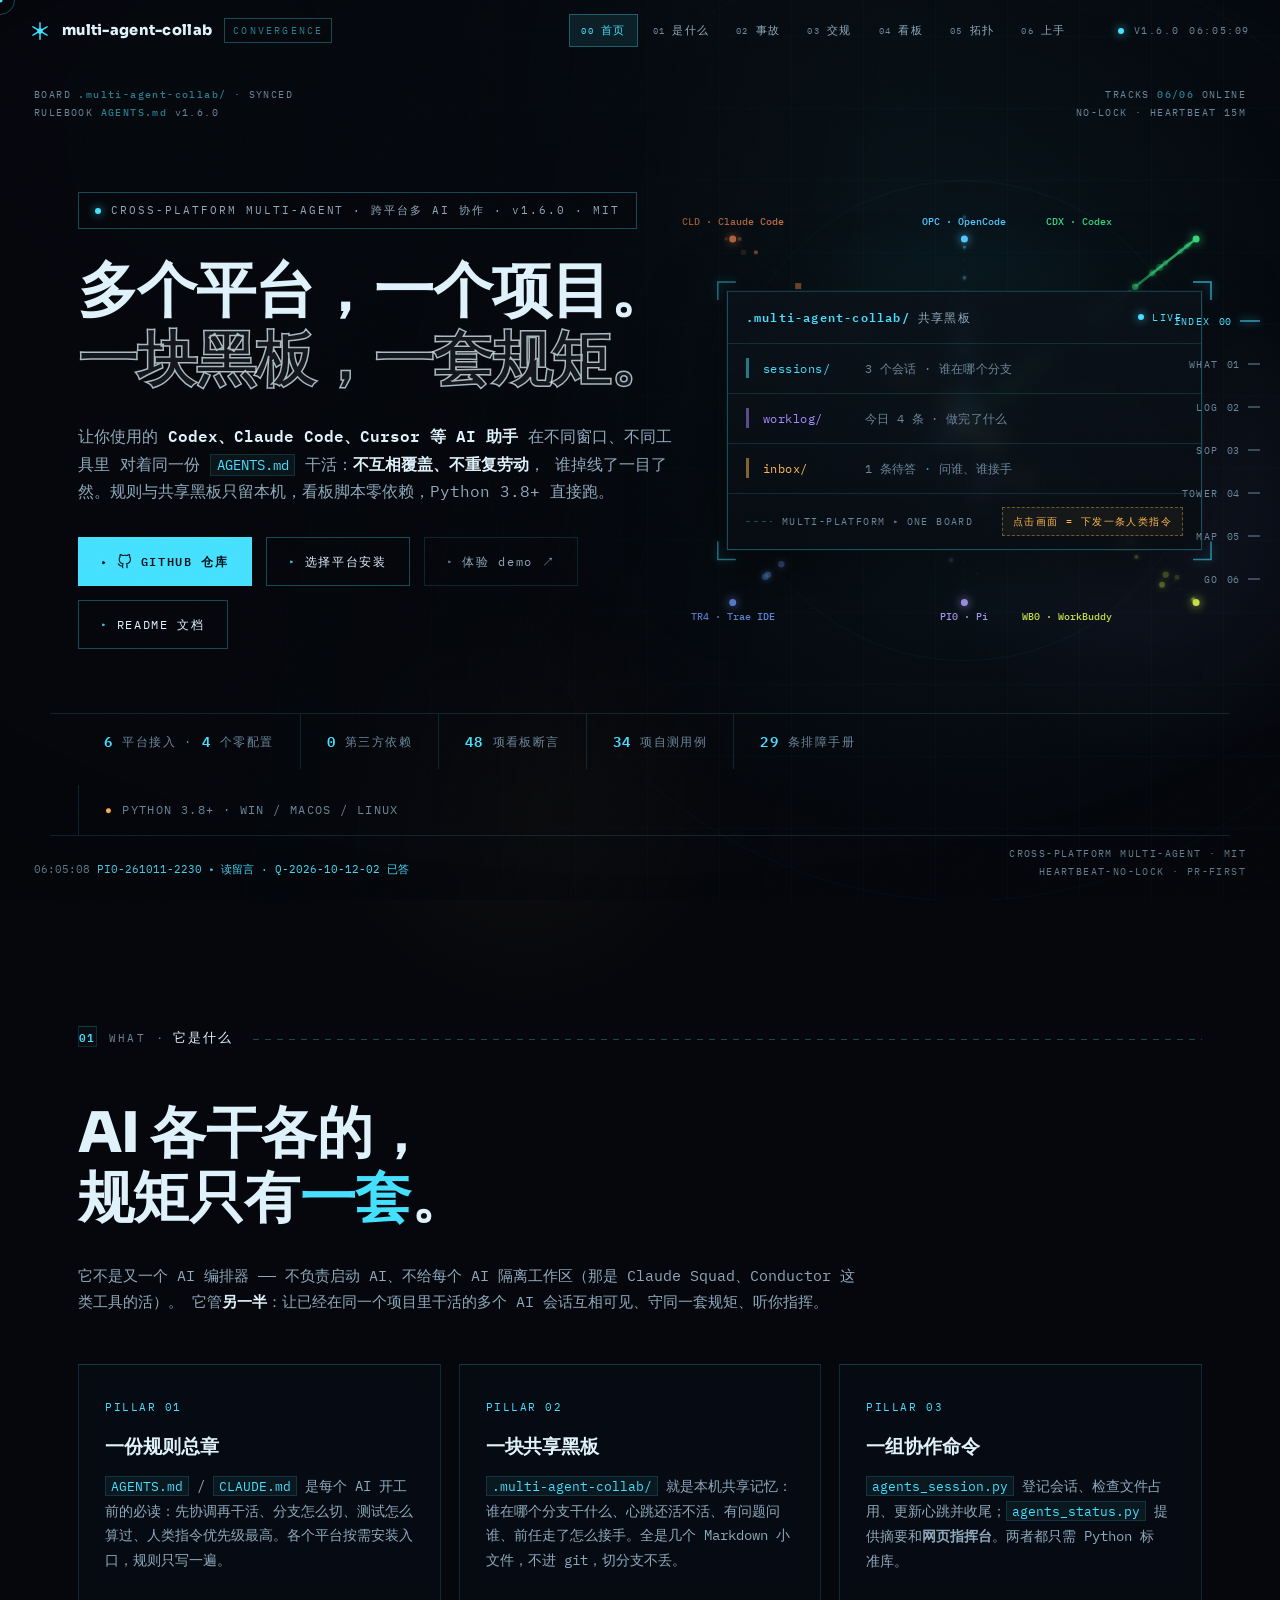
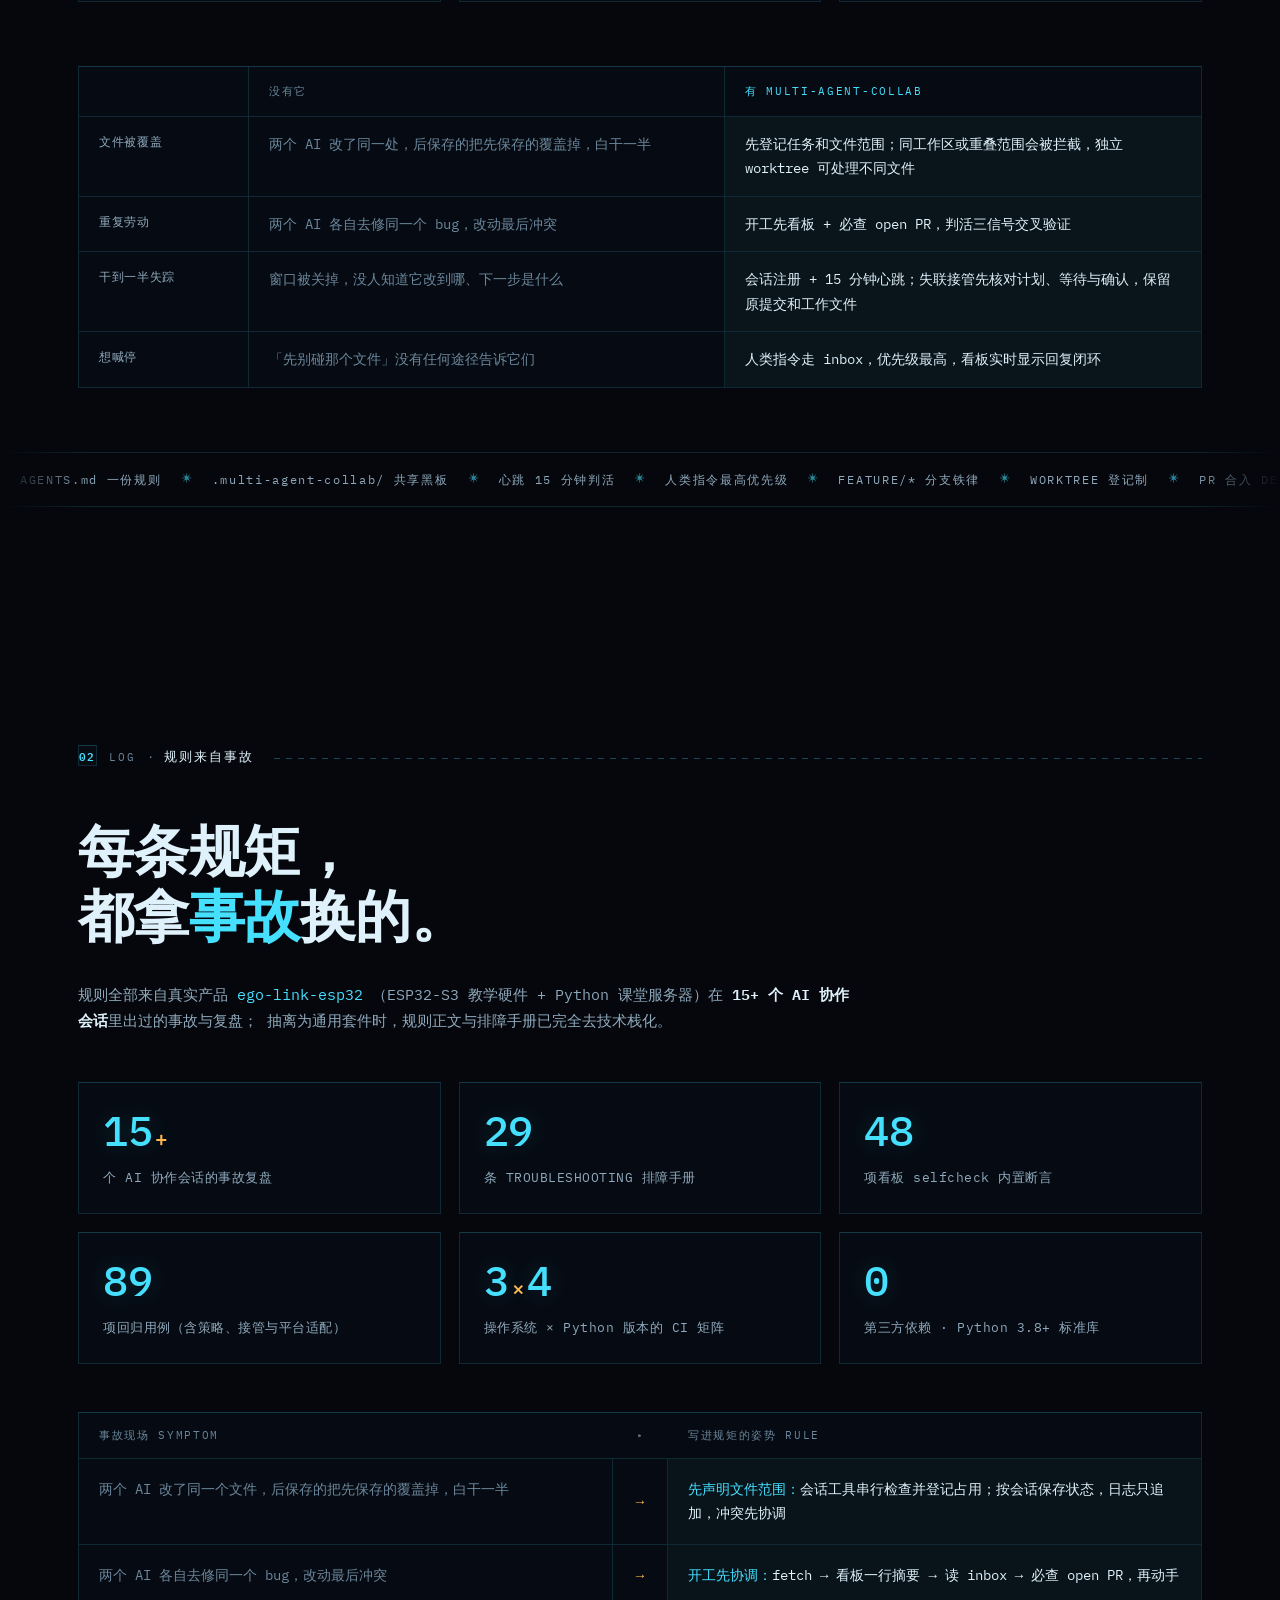
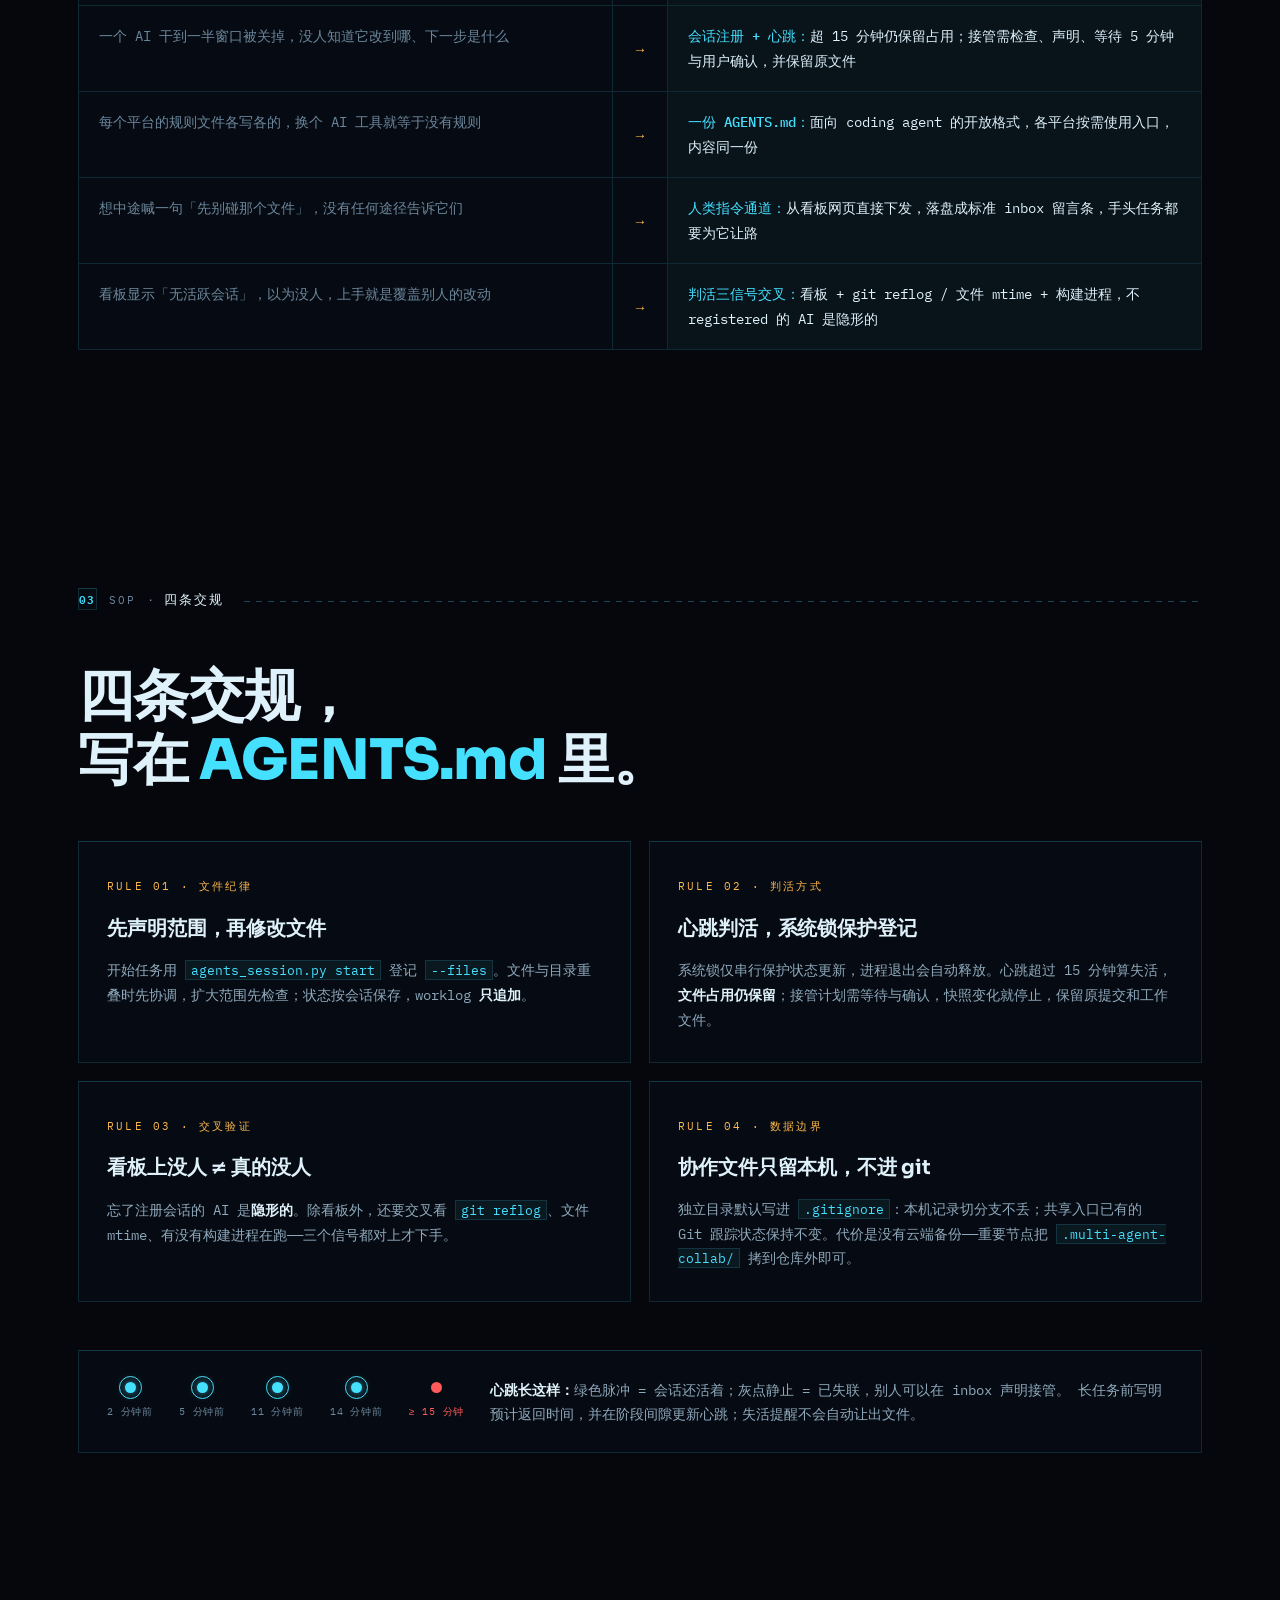
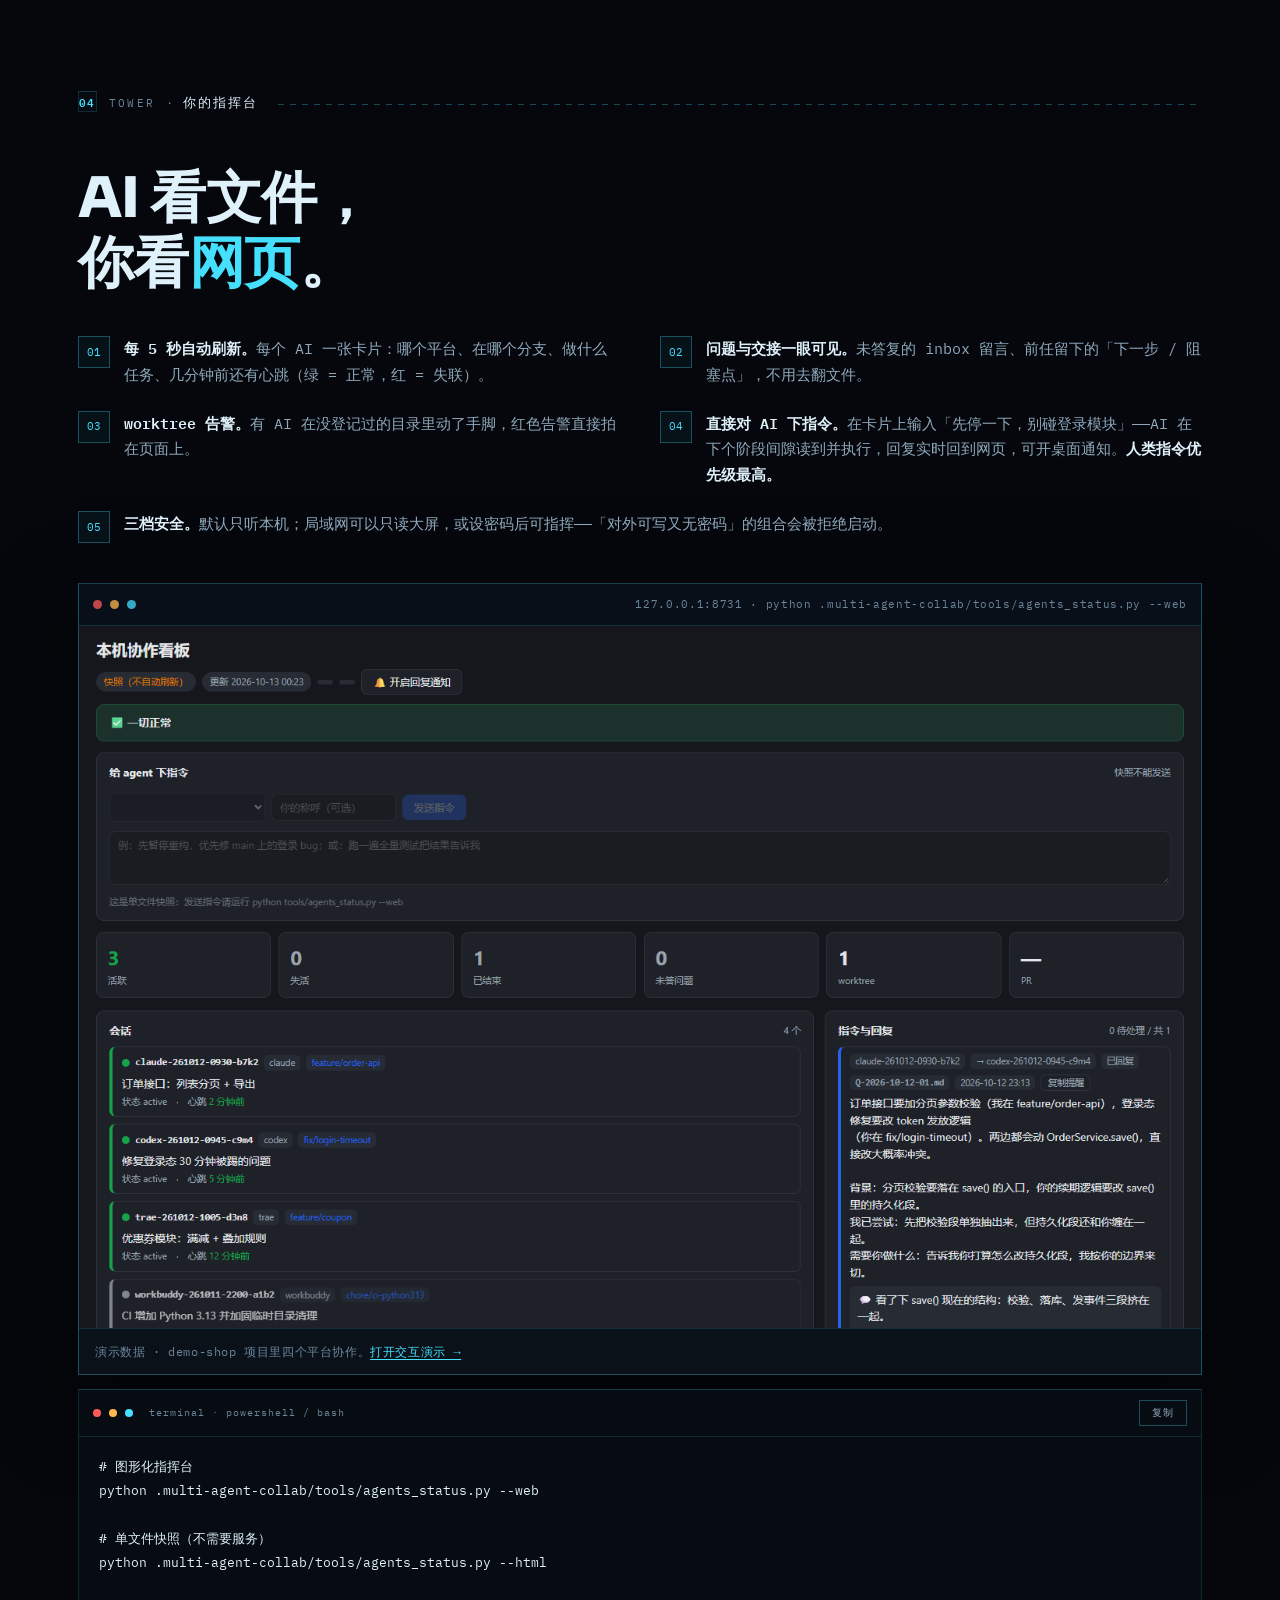
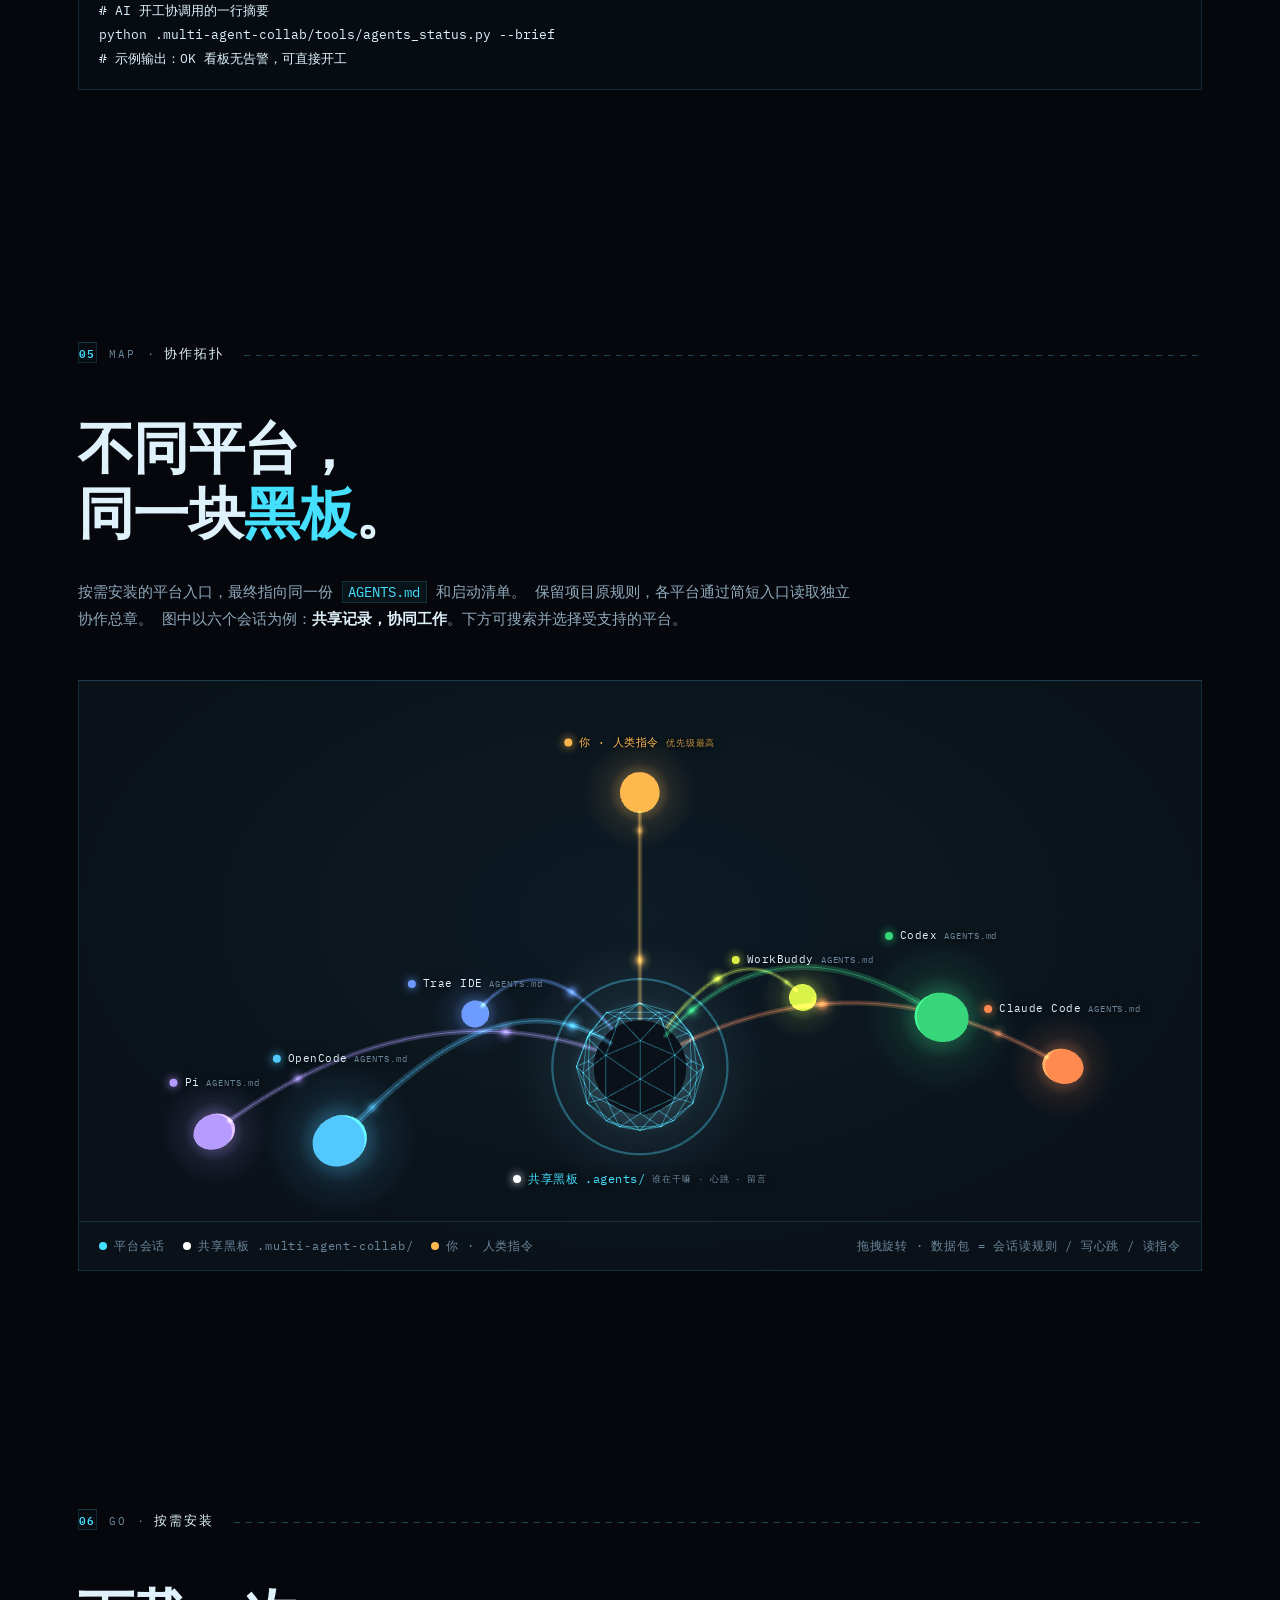
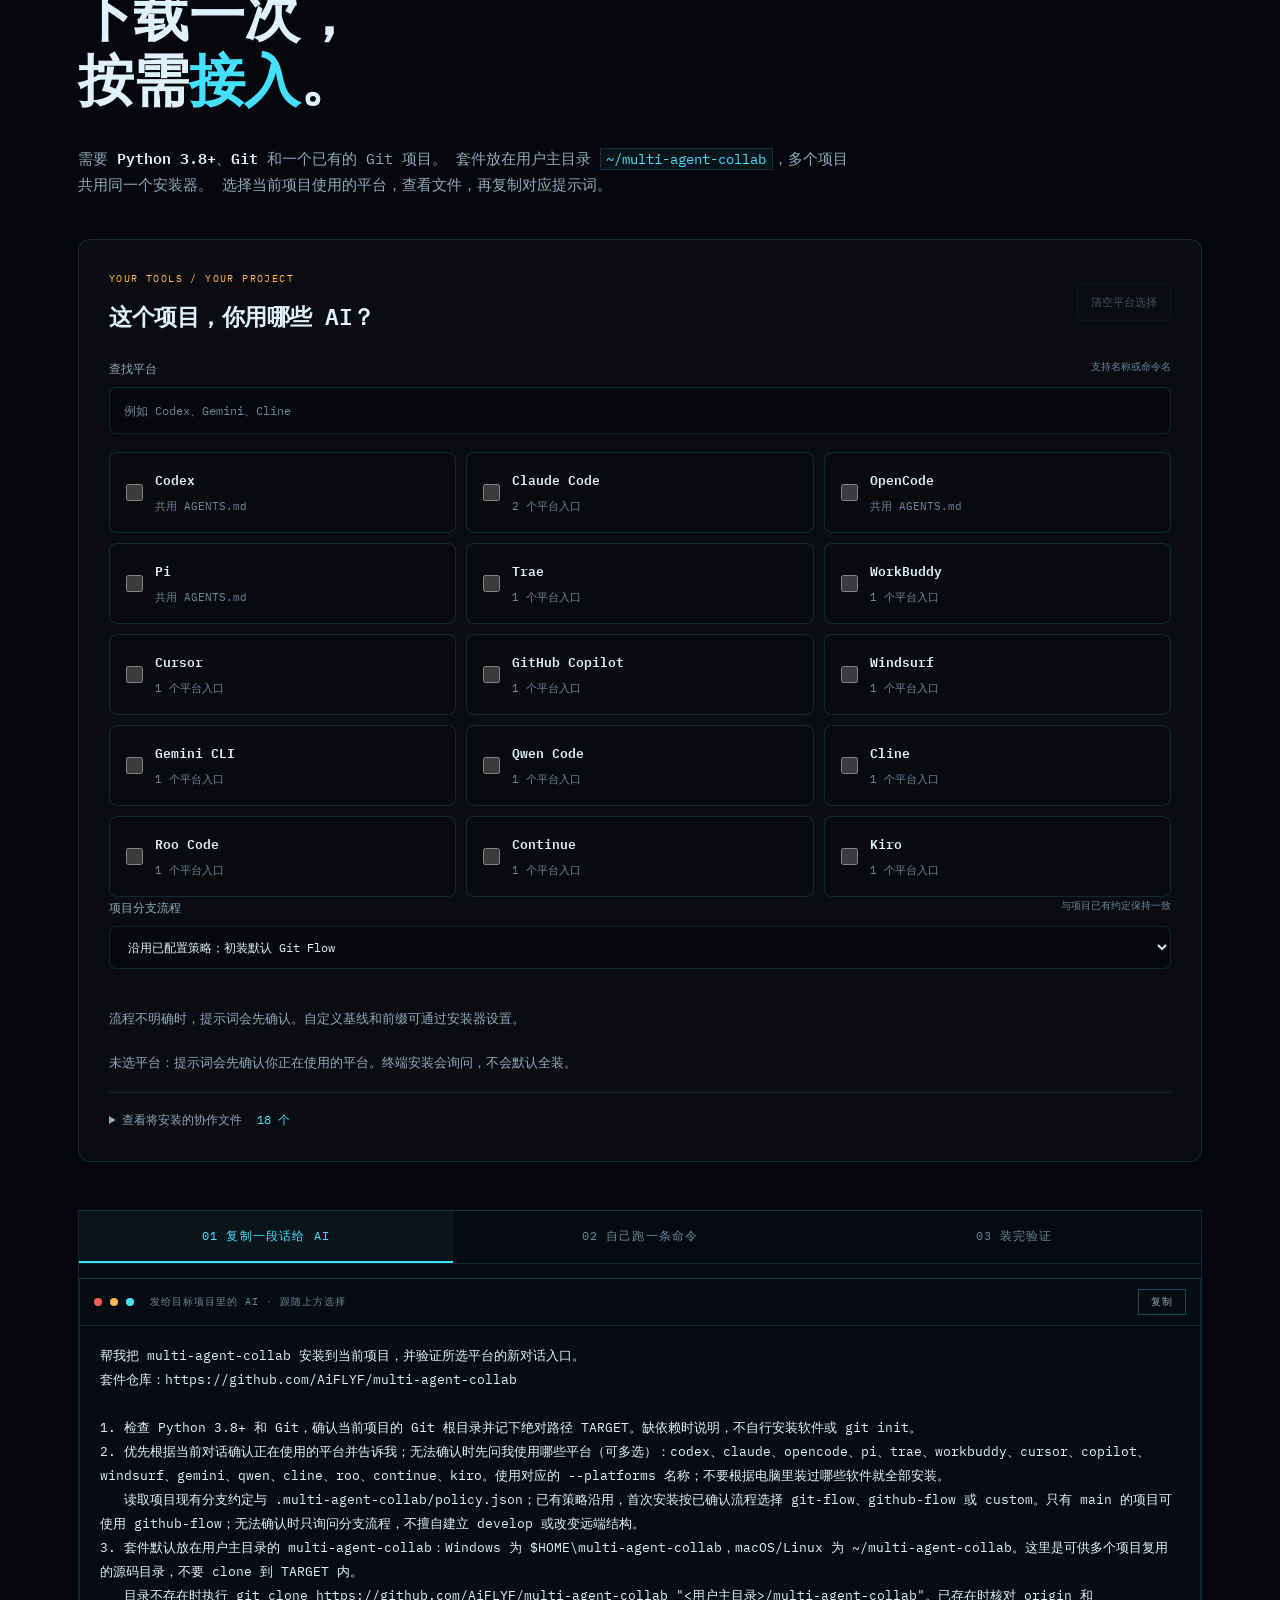
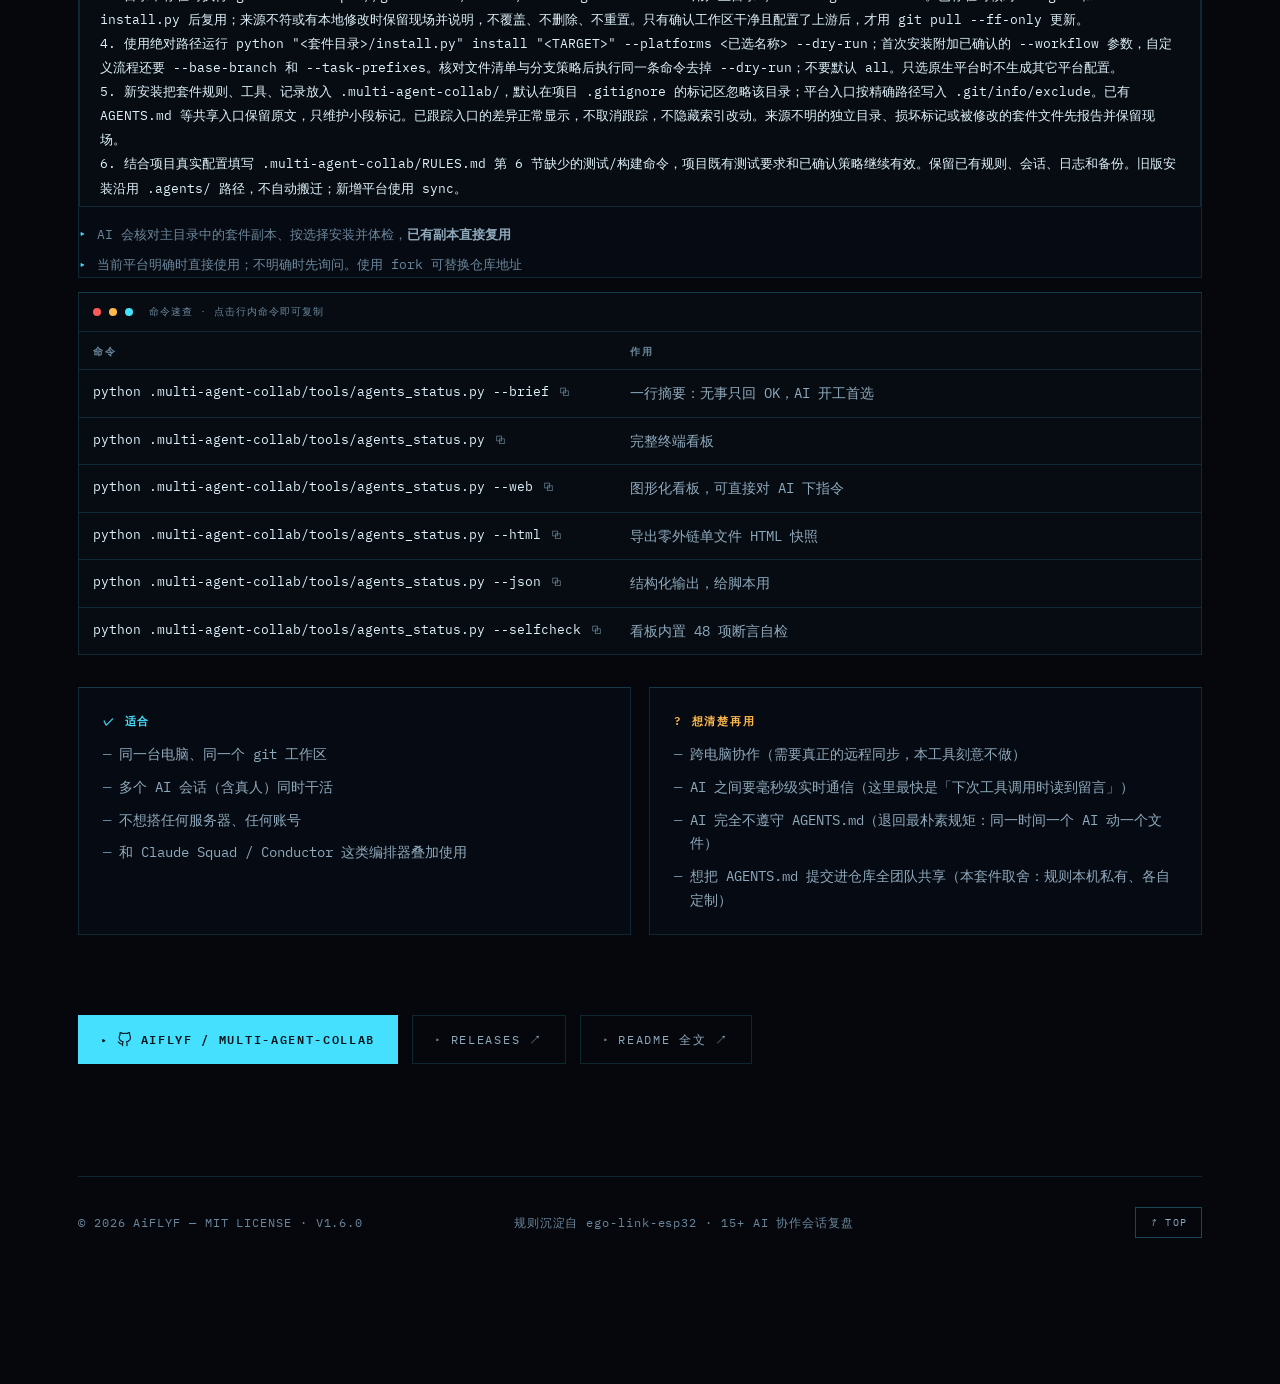
==== commit 8b914c9e: "feat(install): 隔离套件并保留项目规则 将默认安装内容集中到独立目录，用标记入口保留项目原文，避免同名文件覆盖和意外隐藏已有规则；补齐归属检查、升级卸载保护与默认忽略。" ====
--- a/site/index.html
+++ b/site/index.html
@@ -4,7 +4,7 @@
 <meta charset="UTF-8">
 <meta name="viewport" content="width=device-width, initial-scale=1.0, viewport-fit=cover">
 <title>multi-agent-collab — 一个项目，多个 AI，一套交规</title>
-<meta name="description" content="给同一项目里的多个 AI 助手立交规：一份 AGENTS.md 规则总章、一块 .agents/ 共享黑板、一个零依赖看板脚本。不互相覆盖、不重复劳动，人类指令优先级最高。Windows / macOS / Linux，Python 3.8+。">
+<meta name="description" content="给同一项目里的多个 AI 助手立交规：保留项目 AGENTS.md，接入独立协作总章、一块 .multi-agent-collab/ 共享黑板、一个零依赖看板脚本。不互相覆盖、不重复劳动，人类指令优先级最高。Windows / macOS / Linux，Python 3.8+。">
 <meta name="color-scheme" content="dark">
 <meta name="theme-color" content="#060608">
 <link rel="canonical" href="https://aiflyf.github.io/multi-agent-collab/">
@@ -148,7 +148,7 @@
     <section class="sec hero" id="sec-0" data-sec="0" data-acc="#46E0FF">
       <canvas id="heroScene" role="img" aria-label="示例平台的 AI 信号流以各自的方式汇入中央共享黑板，人类指令以琥珀色脉冲抵达"></canvas>
 
-      <div class="hud hud-tl mono" aria-hidden="true">BOARD <b>.agents/</b> · SYNCED<br>RULEBOOK <b>AGENTS.md</b> v1.6.0</div>
+      <div class="hud hud-tl mono" aria-hidden="true">BOARD <b>.multi-agent-collab/</b> · SYNCED<br>RULEBOOK <b>AGENTS.md</b> v1.6.0</div>
       <div class="hud hud-tr mono" aria-hidden="true">TRACKS <b>06/06</b> ONLINE<br>NO-LOCK · HEARTBEAT 15M</div>
       <div class="hud hud-br mono" aria-hidden="true">CROSS-PLATFORM MULTI-AGENT · MIT<br>HEARTBEAT-NO-LOCK · PR-FIRST</div>
       <div class="console-log" id="heroLog" aria-hidden="true"></div>
@@ -181,7 +181,7 @@
 
         <div class="board-card" id="boardCard">
           <div class="bc-head mono">
-            <span class="bc-title"><b>.agents/</b> 共享黑板</span>
+            <span class="bc-title"><b>.multi-agent-collab/</b> 共享黑板</span>
             <span class="bc-live"><i class="live-dot" aria-hidden="true"></i>LIVE</span>
           </div>
           <ul class="bc-rows mono">
@@ -238,7 +238,7 @@
           <article class="pcard rv" style="--d:.08s" data-tilt>
             <span class="pcard-i mono">PILLAR 02</span>
             <h3>一块共享黑板</h3>
-            <p><code>.agents/</code> 就是本机共享记忆：谁在哪个分支干什么、心跳还活不活、有问题问谁、前任走了怎么接手。全是几个 Markdown 小文件，不进 git，切分支不丢。</p>
+            <p><code>.multi-agent-collab/</code> 就是本机共享记忆：谁在哪个分支干什么、心跳还活不活、有问题问谁、前任走了怎么接手。全是几个 Markdown 小文件，不进 git，切分支不丢。</p>
           </article>
           <article class="pcard rv" style="--d:.16s" data-tilt>
             <span class="pcard-i mono">PILLAR 03</span>
@@ -278,7 +278,7 @@
         <div class="marquee-track">
           <div class="marquee-group">
             <span>AGENTS.md 一份规则</span><i>✳</i>
-            <span>.agents/ 共享黑板</span><i>✳</i>
+            <span>.multi-agent-collab/ 共享黑板</span><i>✳</i>
             <span>心跳 15 分钟判活</span><i>✳</i>
             <span>人类指令最高优先级</span><i>✳</i>
             <span>FEATURE/* 分支铁律</span><i>✳</i>
@@ -289,7 +289,7 @@
           </div>
           <div class="marquee-group">
             <span>AGENTS.md 一份规则</span><i>✳</i>
-            <span>.agents/ 共享黑板</span><i>✳</i>
+            <span>.multi-agent-collab/ 共享黑板</span><i>✳</i>
             <span>心跳 15 分钟判活</span><i>✳</i>
             <span>人类指令最高优先级</span><i>✳</i>
             <span>FEATURE/* 分支铁律</span><i>✳</i>
@@ -392,7 +392,7 @@
           <article class="rule rv" style="--d:.18s" data-tilt>
             <span class="rule-r">RULE 04 · 数据边界</span>
             <h3>协作文件只留本机，不进 git</h3>
-            <p>写进 <code>.git/info/exclude</code>：切分支不丢、不会误提交、不污染团队仓库。代价是没有云端备份——重要节点把 <code>.agents/</code> 拷到仓库外即可。</p>
+            <p>独立目录默认写进 <code>.gitignore</code>：本机记录切分支不丢；共享入口已有的 Git 跟踪状态保持不变。代价是没有云端备份——重要节点把 <code>.multi-agent-collab/</code> 拷到仓库外即可。</p>
           </article>
         </div>
 
@@ -430,7 +430,7 @@
         </ul>
 
         <figure class="board-figure rv" style="--d:.16s">
-          <div class="bf-bar"><i></i><i></i><i></i><span class="mono">127.0.0.1:8731 · python tools/agents_status.py --web</span></div>
+          <div class="bf-bar"><i></i><i></i><i></i><span class="mono">127.0.0.1:8731 · python .multi-agent-collab/tools/agents_status.py --web</span></div>
           <button class="bf-zoom" type="button" data-zoom="assets/board.png" aria-label="放大查看看板截图">
             <img src="assets/board.png" alt="multi-agent-collab 网页看板：上方的指令下发区与统计卡、左侧的四个 AI 会话卡片、右侧的指令与回复往来（演示数据）" width="1440" height="900" loading="lazy">
             <span class="bf-zoom-tag mono">点击放大 ⤢</span>
@@ -441,13 +441,13 @@
         <div class="code rv" style="--d:.24s">
           <div class="code-bar"><i></i><i></i><i></i><span class="fname">terminal · powershell / bash</span><button class="copy" data-copy="board-cmd" data-hover>复制</button></div>
 <pre><code id="board-cmd"># 图形化指挥台
-python tools/agents_status.py --web
+python .multi-agent-collab/tools/agents_status.py --web
 
 # 单文件快照（不需要服务）
-python tools/agents_status.py --html
+python .multi-agent-collab/tools/agents_status.py --html
 
 # AI 开工协调用的一行摘要
-python tools/agents_status.py --brief
+python .multi-agent-collab/tools/agents_status.py --brief
 # 示例输出：OK 看板无告警，可直接开工</code></pre>
         </div>
       </div>
@@ -464,18 +464,18 @@
 
         <p class="lede rv" style="--d:.16s">
           按需安装的平台入口，最终指向同一份 <code>AGENTS.md</code> 和启动清单。
-          原生平台直接读取，Claude 通过导入，其它平台使用项目规则或镜像。
+          保留项目原规则，各平台通过简短入口读取独立协作总章。
           图中以六个会话为例：<strong>共享记录，协同工作</strong>。下方可搜索并选择受支持的平台。
         </p>
 
         <div class="topo-stage rv" style="--d:.2s">
           <div class="topo-view">
-            <canvas id="topoScene" role="img" aria-label="协作拓扑图：示例平台的会话节点汇入中央的共享黑板 .agents/，人类节点以金色线路连入"></canvas>
+            <canvas id="topoScene" role="img" aria-label="协作拓扑图：示例平台的会话节点汇入中央的共享黑板 .multi-agent-collab/，人类节点以金色线路连入"></canvas>
             <div class="topo-labels" id="topoLabels" aria-hidden="true"></div>
           </div>
           <div class="topo-cap mono">
             <span class="topo-legend">
-              <i>平台会话</i><i class="lg-bb">共享黑板 .agents/</i><i class="lg-am">你 · 人类指令</i>
+              <i>平台会话</i><i class="lg-bb">共享黑板 .multi-agent-collab/</i><i class="lg-am">你 · 人类指令</i>
             </span>
             <span>拖拽旋转 · 数据包 = 会话读规则 / 写心跳 / 读指令</span>
           </div>
@@ -540,14 +540,14 @@
 
 1. 检查 Python 3.8+ 和 Git，确认当前项目的 Git 根目录并记下绝对路径 TARGET。缺依赖时说明，不自行安装软件或 git init。
 2. 优先根据当前对话确认正在使用的平台并告诉我；无法确认时先问我使用哪些平台（可多选）：codex、claude、opencode、pi、trae、workbuddy、cursor、copilot、windsurf、gemini、qwen、cline、roo、continue、kiro。使用对应的 --platforms 名称；不要根据电脑里装过哪些软件就全部安装。
-   读取项目现有分支约定与 .agents/policy.json；已有策略沿用，首次安装按已确认流程选择 git-flow、github-flow 或 custom。只有 main 的项目可使用 github-flow；无法确认时只询问分支流程，不擅自建立 develop 或改变远端结构。
+   读取项目现有分支约定与 .multi-agent-collab/policy.json；已有策略沿用，首次安装按已确认流程选择 git-flow、github-flow 或 custom。只有 main 的项目可使用 github-flow；无法确认时只询问分支流程，不擅自建立 develop 或改变远端结构。
 3. 套件默认放在用户主目录的 multi-agent-collab：Windows 为 $HOME\multi-agent-collab，macOS/Linux 为 ~/multi-agent-collab。这里是可供多个项目复用的源码目录，不要 clone 到 TARGET 内。
    目录不存在时执行 git clone https://github.com/AiFLYF/multi-agent-collab "&lt;用户主目录&gt;/multi-agent-collab"。已存在时核对 origin 和 install.py 后复用；来源不符或有本地修改时保留现场并说明，不覆盖、不删除、不重置。只有确认工作区干净且配置了上游后，才用 git pull --ff-only 更新。
 4. 使用绝对路径运行 python "&lt;套件目录&gt;/install.py" install "&lt;TARGET&gt;" --platforms &lt;已选名称&gt; --dry-run；首次安装附加已确认的 --workflow 参数，自定义流程还要 --base-branch 和 --task-prefixes。核对文件清单与分支策略后执行同一条命令去掉 --dry-run；不要默认 all。只选原生平台时不生成其它平台配置。
-5. 安装器负责把本机协作路径写入 .git/info/exclude。若已有规则被 Git 跟踪或忽略无法生效，报告具体文件和原因，不自动取消跟踪、不改写项目 .gitignore、不绕过检查。
-6. 根据项目的真实配置填写生成的 AGENTS.md 第 6 节；选了 Claude 再填写 CLAUDE.md 速览。保留已有定制、会话、日志和备份。若改过总章，再运行 python "&lt;套件目录&gt;/install.py" sync "&lt;TARGET&gt;" 刷新已选入口。
+5. 新安装把套件规则、工具、记录放入 .multi-agent-collab/，默认在项目 .gitignore 的标记区忽略该目录；平台入口按精确路径写入 .git/info/exclude。已有 AGENTS.md 等共享入口保留原文，只维护小段标记。已跟踪入口的差异正常显示，不取消跟踪，不隐藏索引改动。来源不明的独立目录、损坏标记或被修改的套件文件先报告并保留现场。
+6. 结合项目真实配置填写 .multi-agent-collab/RULES.md 第 6 节缺少的测试/构建命令，项目既有测试要求和已确认策略继续有效。保留已有规则、会话、日志和备份。旧版安装沿用 .agents/ 路径，不自动搬迁；新增平台使用 sync。
 7. 执行 python "&lt;套件目录&gt;/install.py" doctor "&lt;TARGET&gt;"，并核对 git status --short；可用 clients "&lt;TARGET&gt;" --versions 检查 CLI 可用性，不启动模型。汇报套件复用路径、已选平台、项目分支策略、生成文件和体检结果；解释 WARN，版本查询不代表新对话已加载规则。
-8. 告诉我新开对话验证：让 agent 读取 .agents/START_HERE.md，报告当前分支、看板和 inbox 的实际结果。之后增加平台用 sync "&lt;TARGET&gt;" --platforms &lt;新增名称&gt;，无需重复 clone；旧对话需要主动重新读取规则。
+8. 告诉我新开对话验证：让 agent 读取 .multi-agent-collab/START_HERE.md，报告当前分支、看板和 inbox 的实际结果。之后增加平台用 sync "&lt;TARGET&gt;" --platforms &lt;新增名称&gt;，无需重复 clone；旧对话需要主动重新读取规则。
 
 执行安装范围内可恢复的修复即可；遇到需要改变现有项目规则或 Git 跟踪状态的冲突，再说明具体情况让我决定。</code></pre>
             </div>
@@ -580,9 +580,9 @@
             <div class="checks">
               <p class="ac-title mono">安装后，确认真实生效</p>
               <ol>
-                <li><b>①</b> 打开项目里的 <code>AGENTS.md</code> 第 6 节，把示例换成你项目真实的测试 / 构建命令（定制区，升级自动保留）</li>
-                <li><b>②</b> 执行安装器 <code>doctor</code>，再运行 <code>python tools/agents_status.py --brief</code>，检查入口与忽略规则</li>
-                <li><b>③</b> <b>新开一个 AI 对话</b>，确认它实际读取 <code>.agents/START_HERE.md</code>，并报告分支、看板和 inbox 的当前结果</li>
+                <li><b>①</b> 打开项目里的 <code>.multi-agent-collab/RULES.md</code> 第 6 节，把示例换成你项目真实的测试 / 构建命令（定制区，升级自动保留）</li>
+                <li><b>②</b> 执行安装器 <code>doctor</code>，再运行 <code>python .multi-agent-collab/tools/agents_status.py --brief</code>，检查入口与忽略规则</li>
+                <li><b>③</b> <b>新开一个 AI 对话</b>，确认它实际读取 <code>.multi-agent-collab/START_HERE.md</code>，并报告分支、看板和 inbox 的当前结果</li>
               </ol>
             </div>
           </div>
@@ -593,12 +593,12 @@
           <table class="cmd-table mono">
             <thead><tr><th style="width:46%">命令</th><th>作用</th></tr></thead>
             <tbody>
-              <tr><td class="cmd" data-copy="python tools/agents_status.py --brief">python tools/agents_status.py --brief</td><td>一行摘要：无事只回 OK，AI 开工首选</td></tr>
-              <tr><td class="cmd" data-copy="python tools/agents_status.py">python tools/agents_status.py</td><td>完整终端看板</td></tr>
-              <tr><td class="cmd" data-copy="python tools/agents_status.py --web">python tools/agents_status.py --web</td><td>图形化看板，可直接对 AI 下指令</td></tr>
-              <tr><td class="cmd" data-copy="python tools/agents_status.py --html">python tools/agents_status.py --html</td><td>导出零外链单文件 HTML 快照</td></tr>
-              <tr><td class="cmd" data-copy="python tools/agents_status.py --json">python tools/agents_status.py --json</td><td>结构化输出，给脚本用</td></tr>
-              <tr><td class="cmd" data-copy="python tools/agents_status.py --selfcheck">python tools/agents_status.py --selfcheck</td><td>看板内置 48 项断言自检</td></tr>
+              <tr><td class="cmd" data-copy="python .multi-agent-collab/tools/agents_status.py --brief">python .multi-agent-collab/tools/agents_status.py --brief</td><td>一行摘要：无事只回 OK，AI 开工首选</td></tr>
+              <tr><td class="cmd" data-copy="python .multi-agent-collab/tools/agents_status.py">python .multi-agent-collab/tools/agents_status.py</td><td>完整终端看板</td></tr>
+              <tr><td class="cmd" data-copy="python .multi-agent-collab/tools/agents_status.py --web">python .multi-agent-collab/tools/agents_status.py --web</td><td>图形化看板，可直接对 AI 下指令</td></tr>
+              <tr><td class="cmd" data-copy="python .multi-agent-collab/tools/agents_status.py --html">python .multi-agent-collab/tools/agents_status.py --html</td><td>导出零外链单文件 HTML 快照</td></tr>
+              <tr><td class="cmd" data-copy="python .multi-agent-collab/tools/agents_status.py --json">python .multi-agent-collab/tools/agents_status.py --json</td><td>结构化输出，给脚本用</td></tr>
+              <tr><td class="cmd" data-copy="python .multi-agent-collab/tools/agents_status.py --selfcheck">python .multi-agent-collab/tools/agents_status.py --selfcheck</td><td>看板内置 48 项断言自检</td></tr>
             </tbody>
           </table>
         </div>
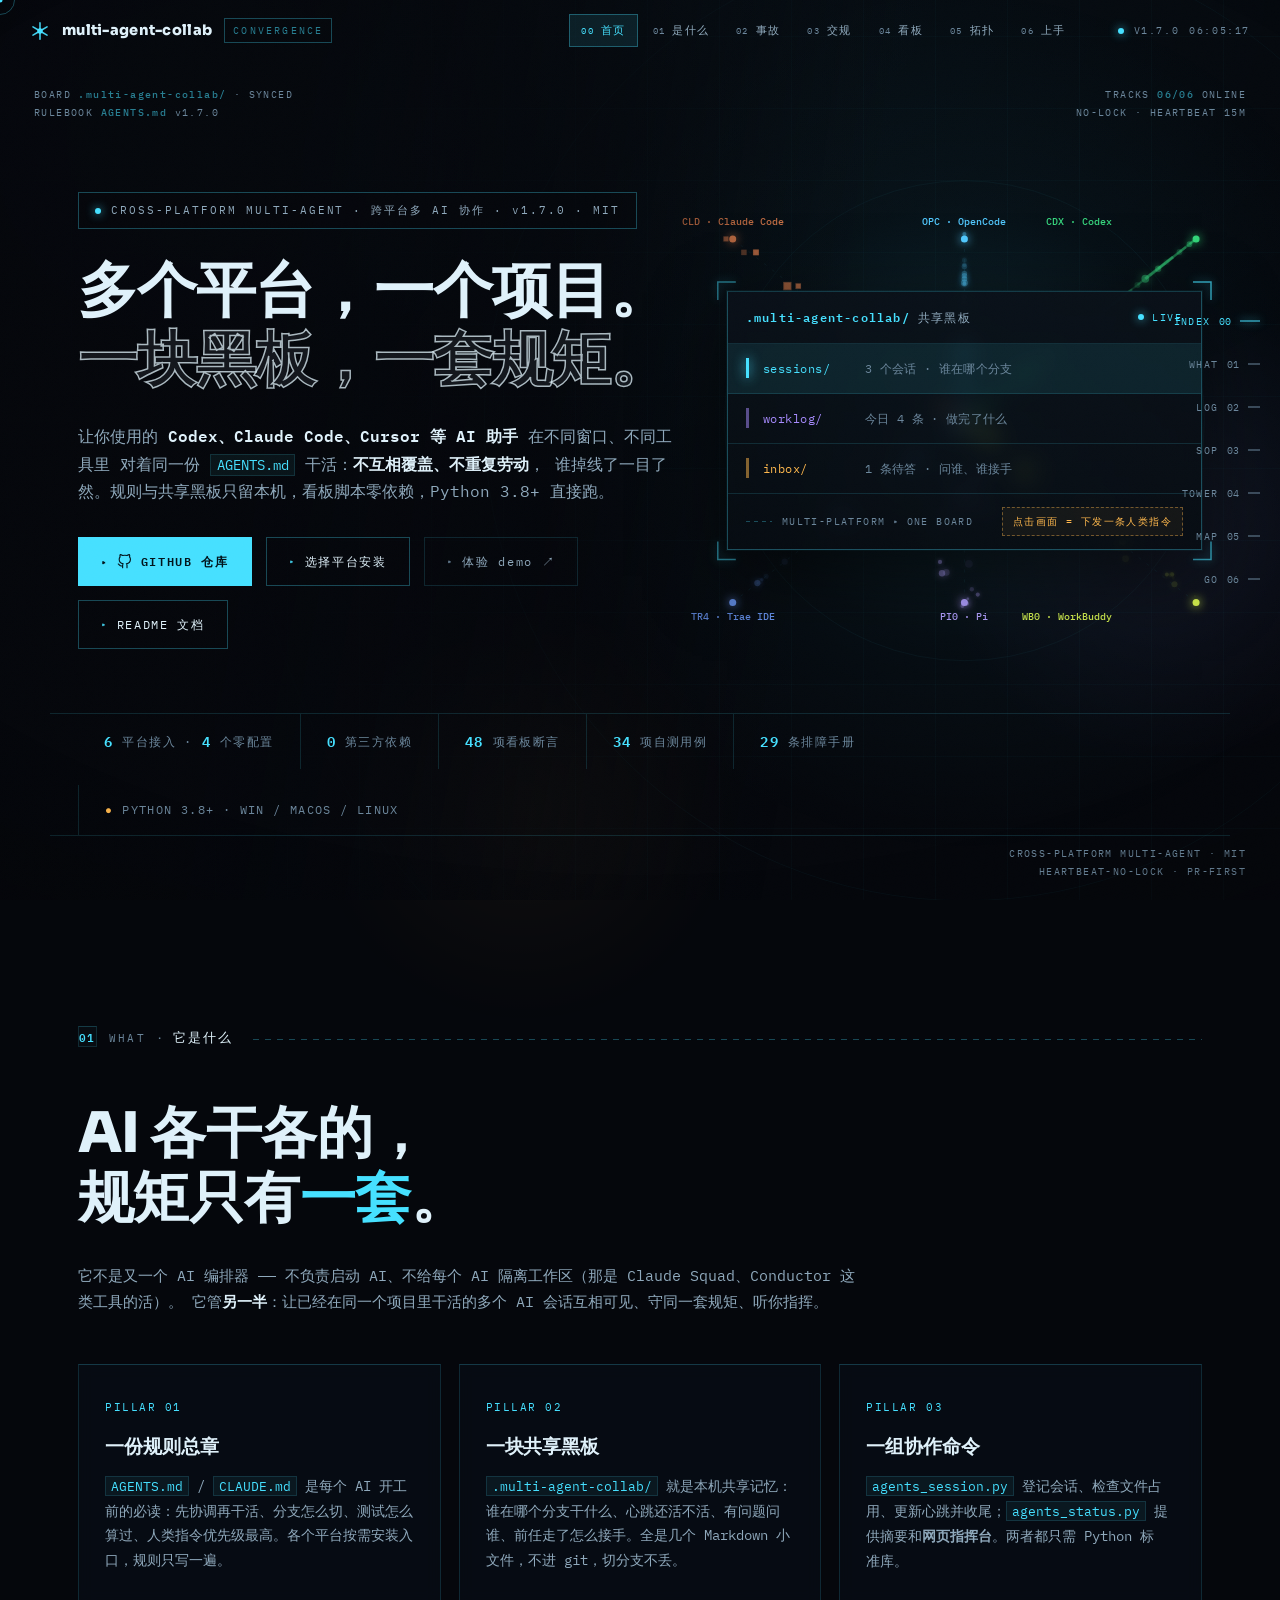
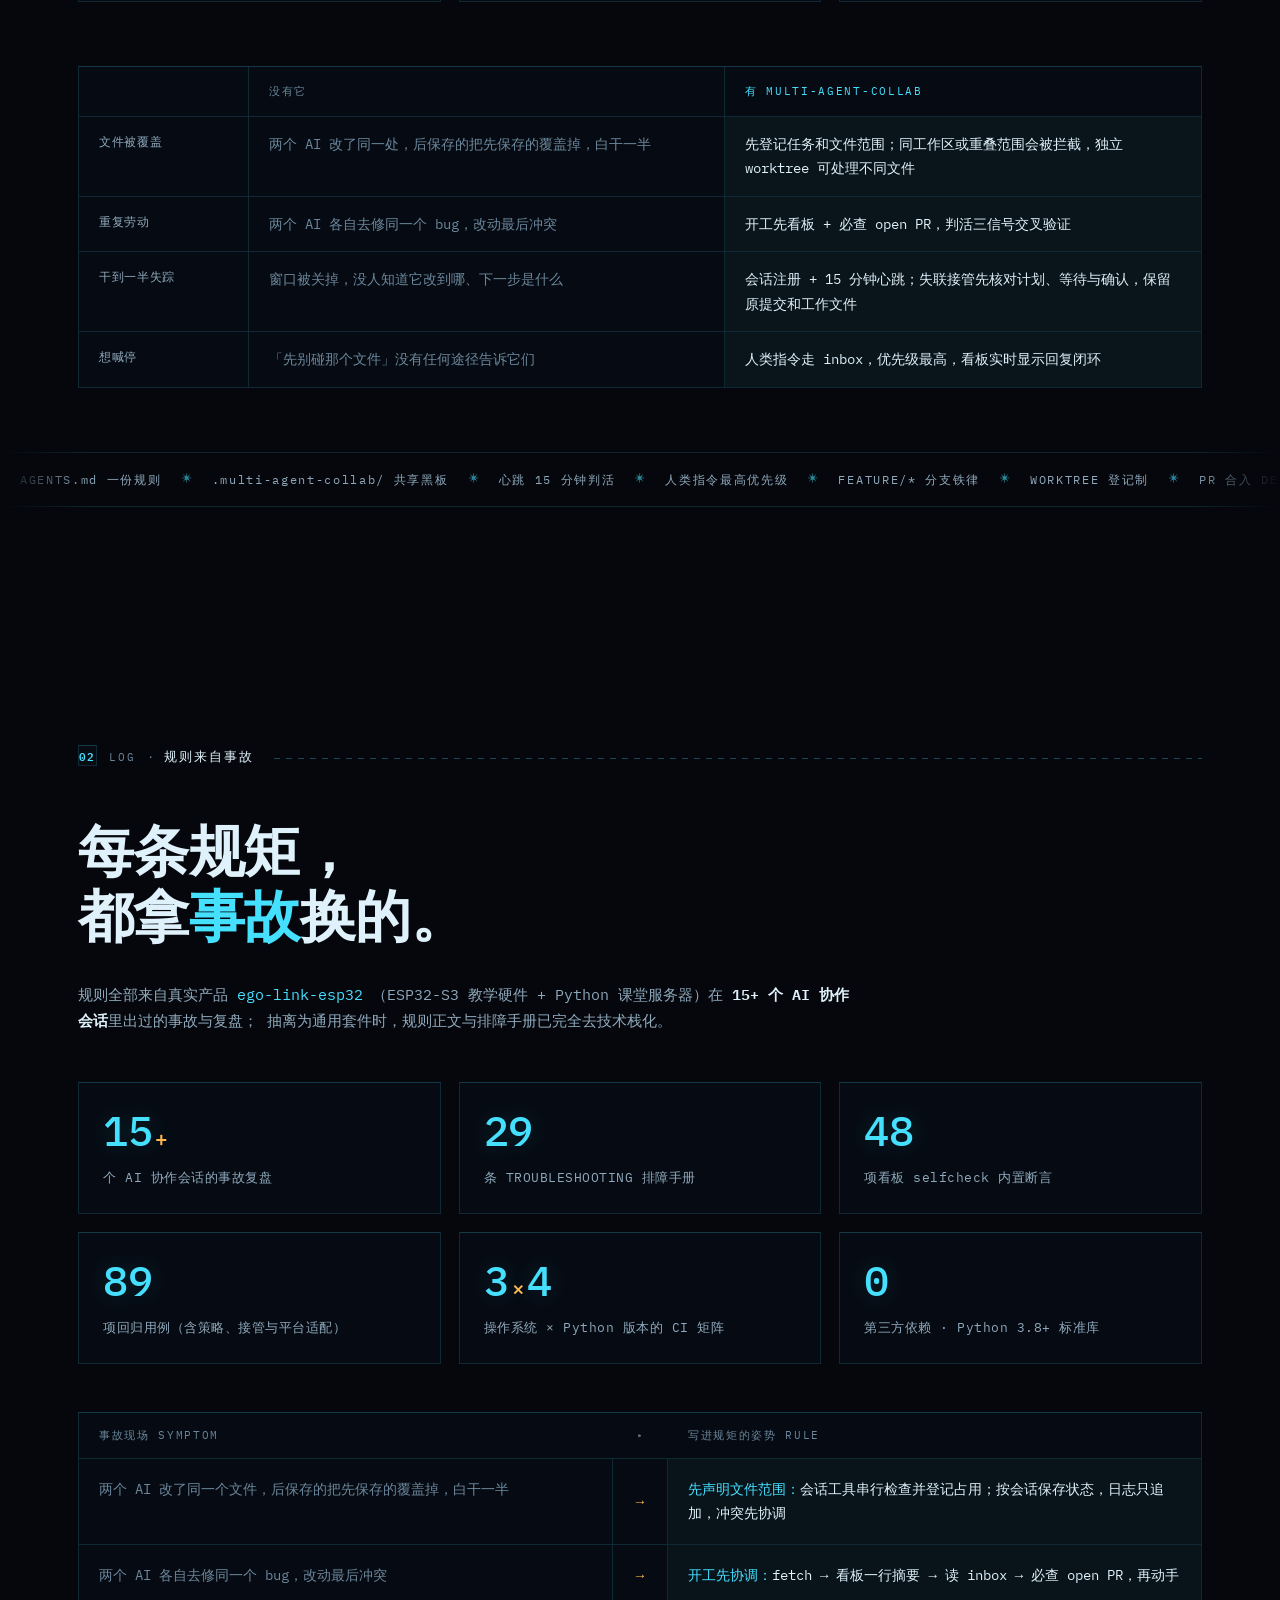
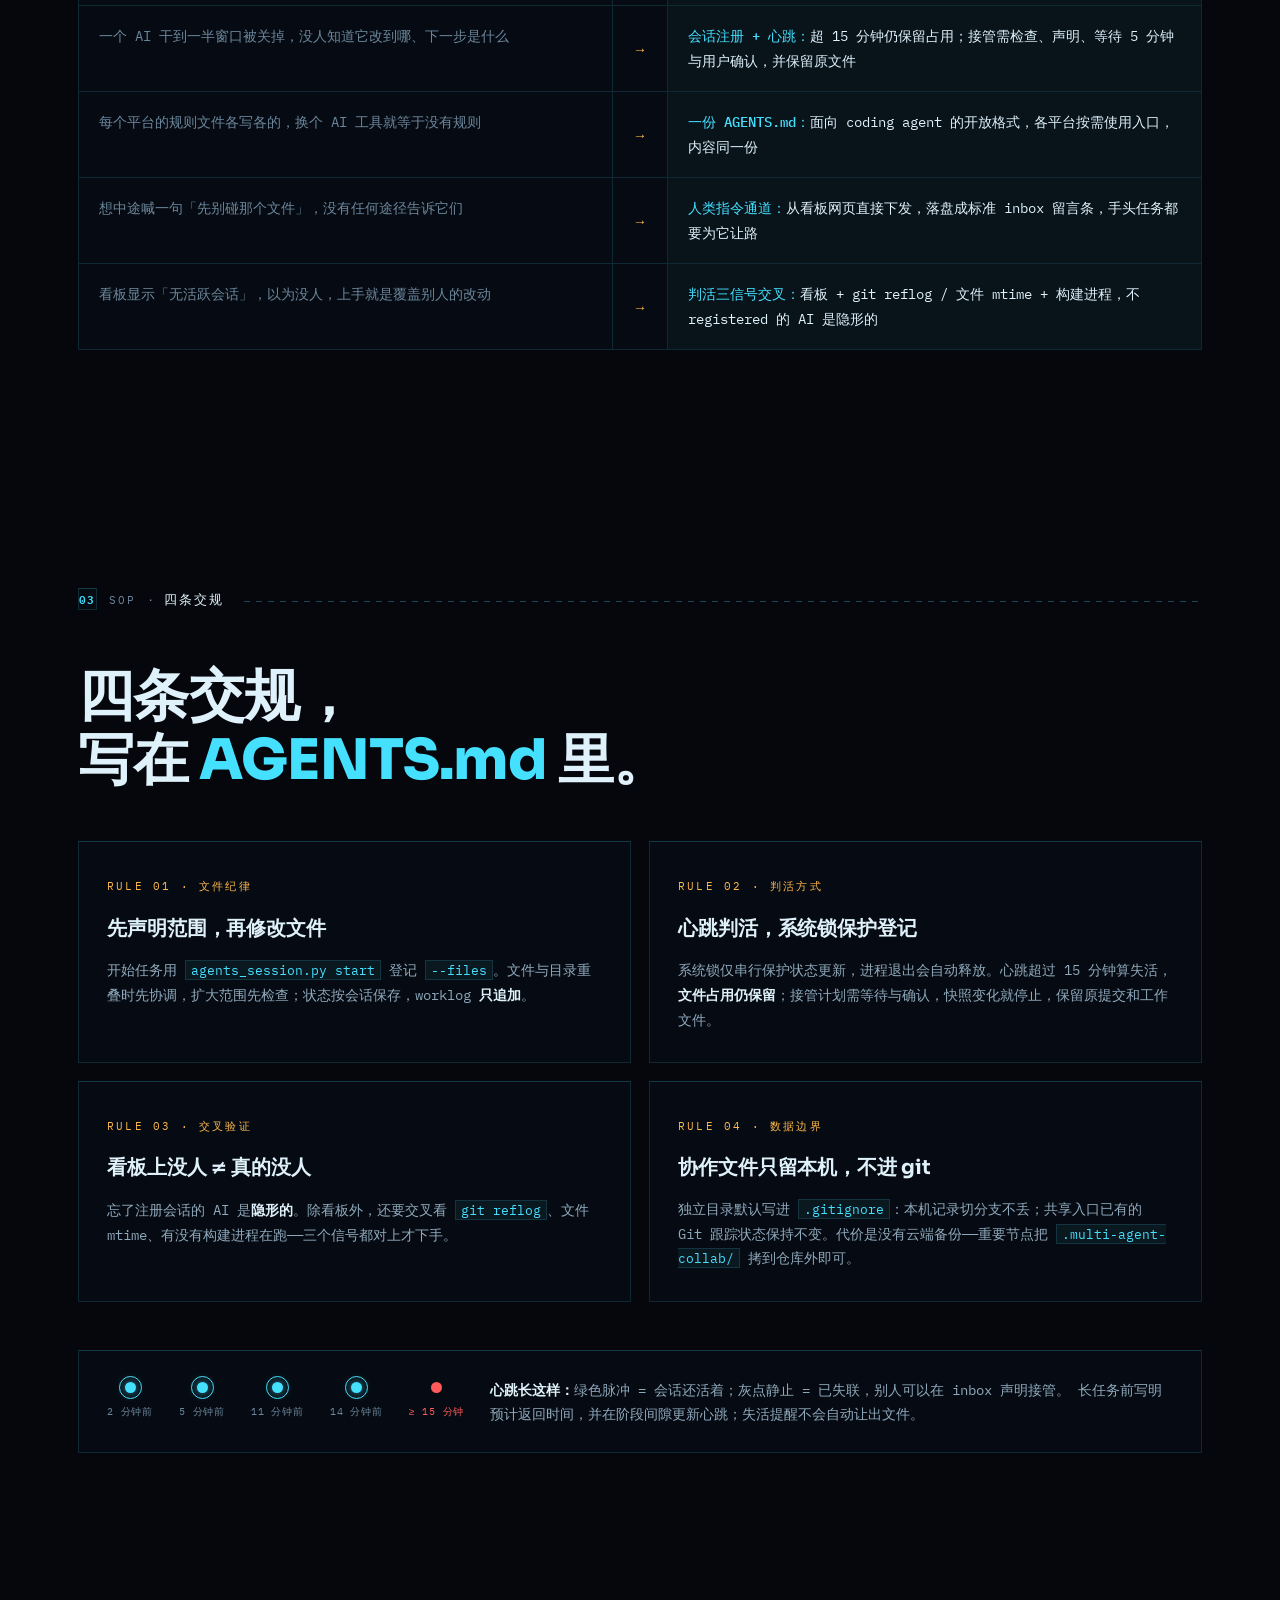
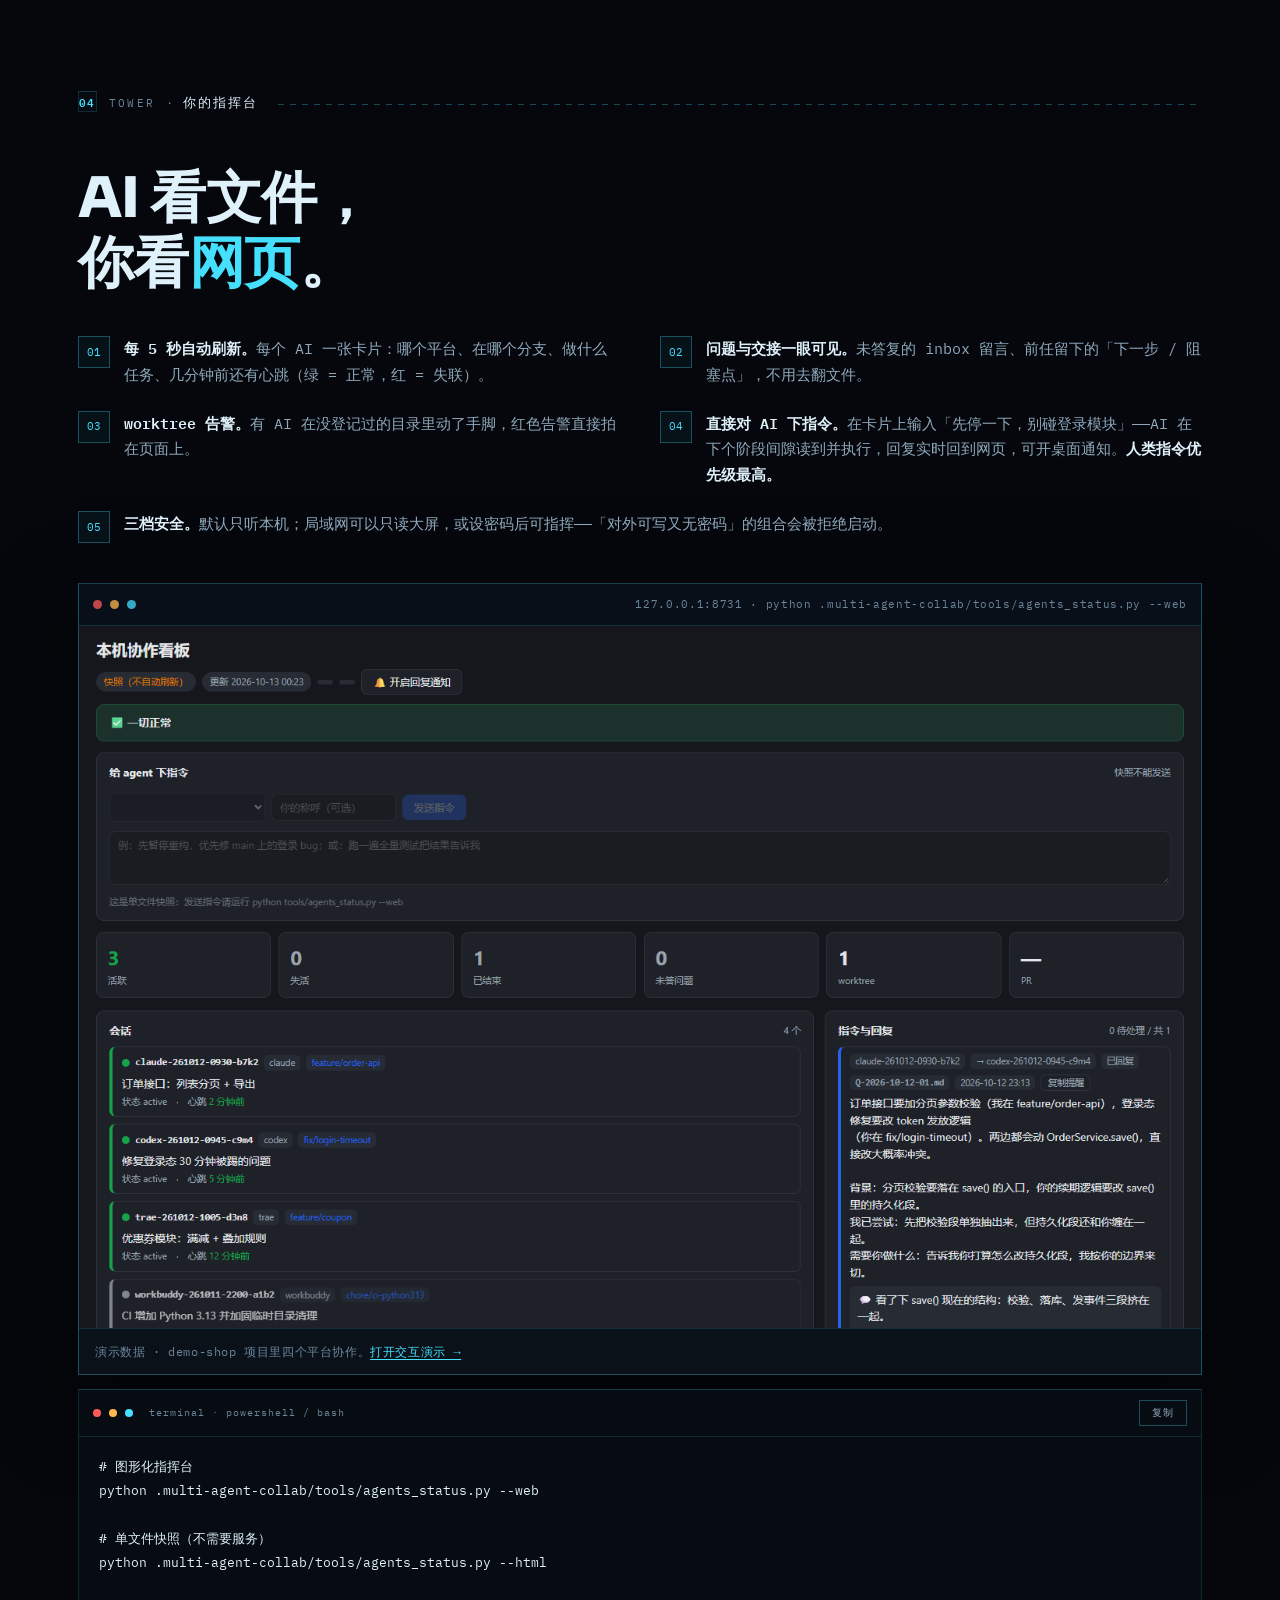
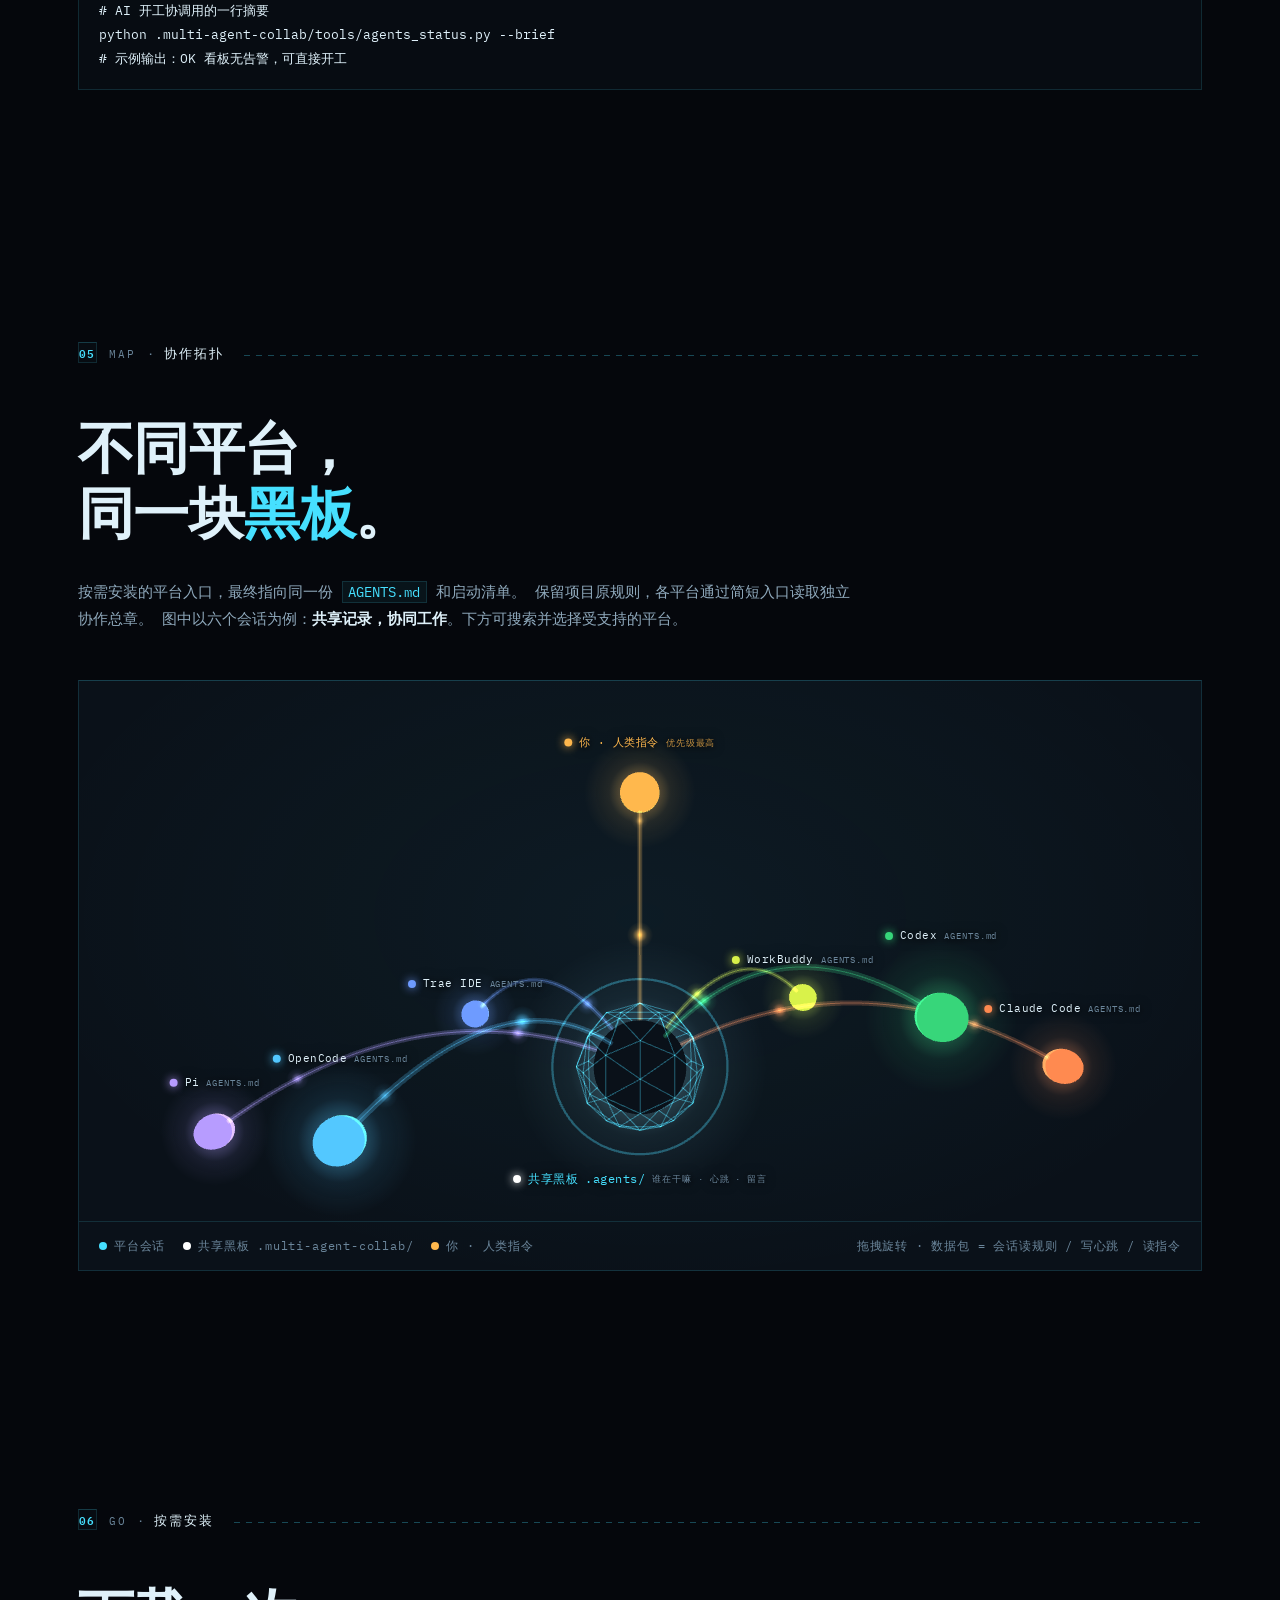
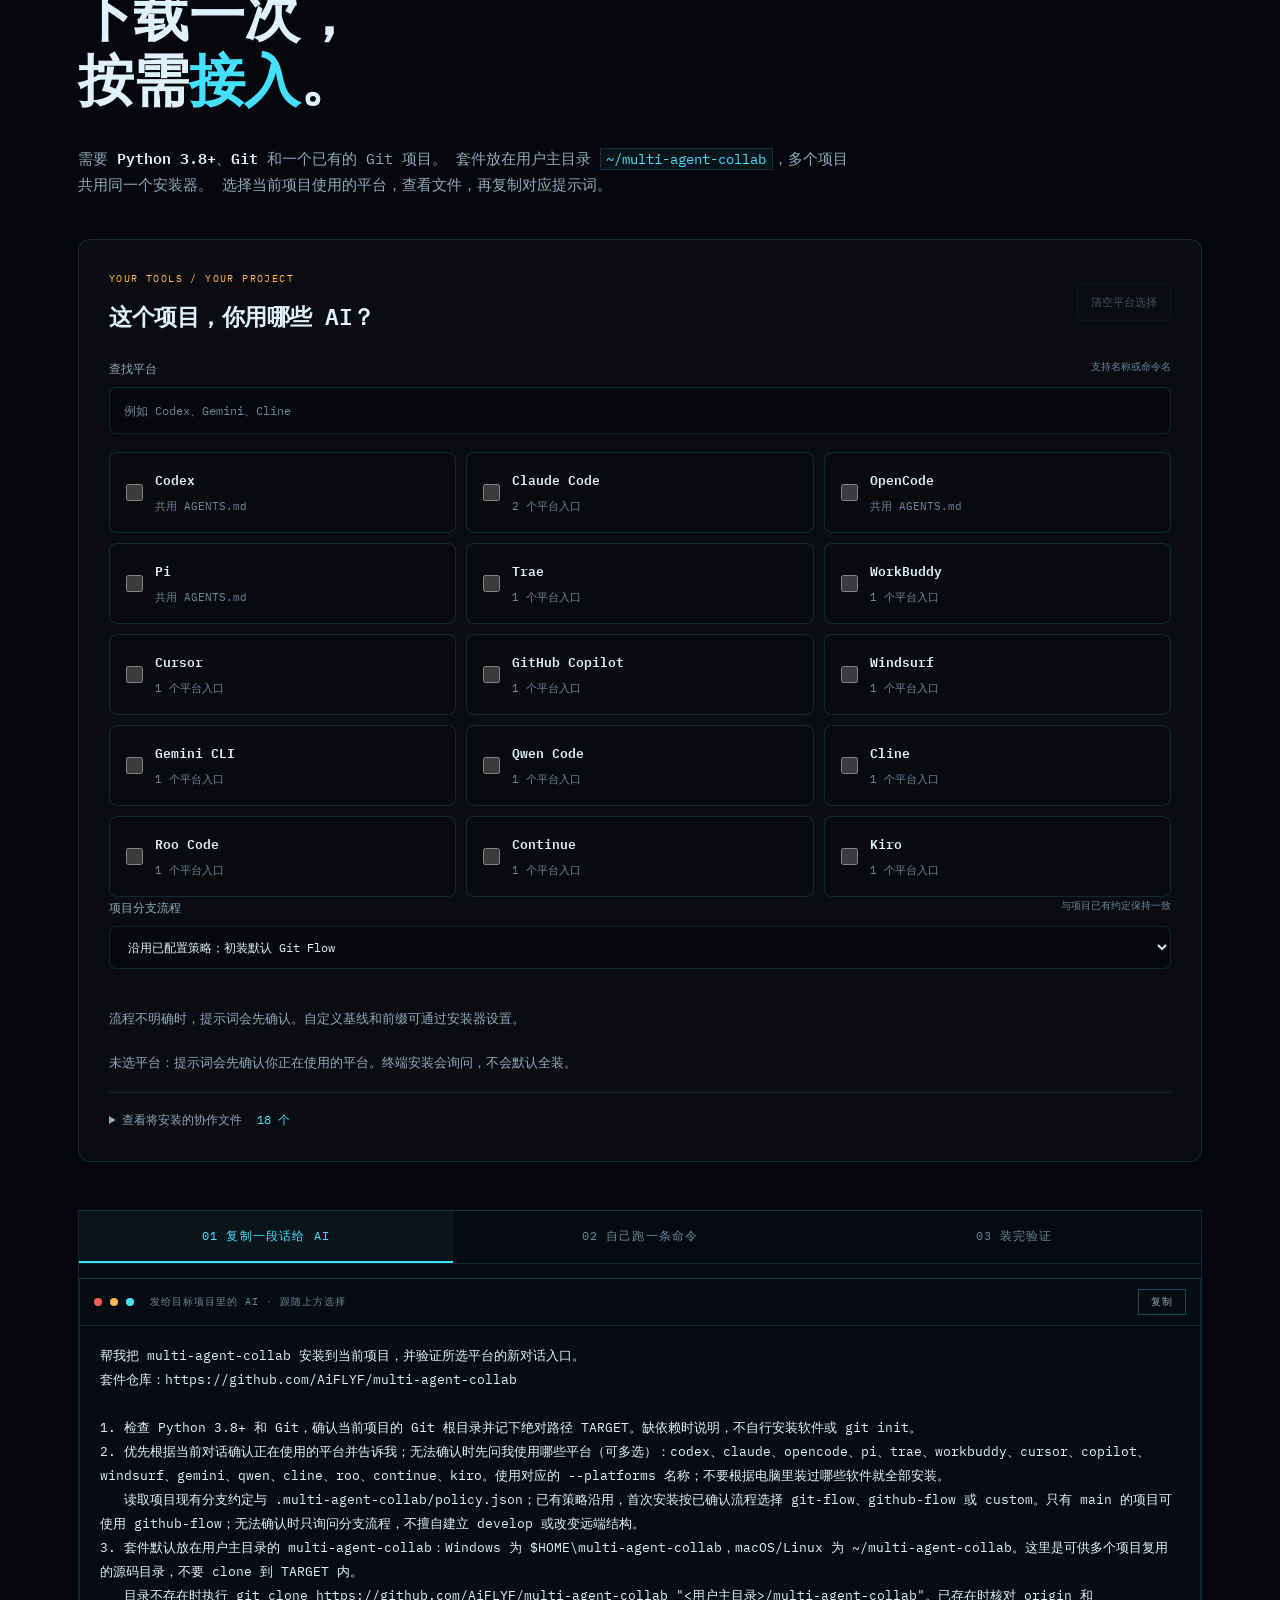
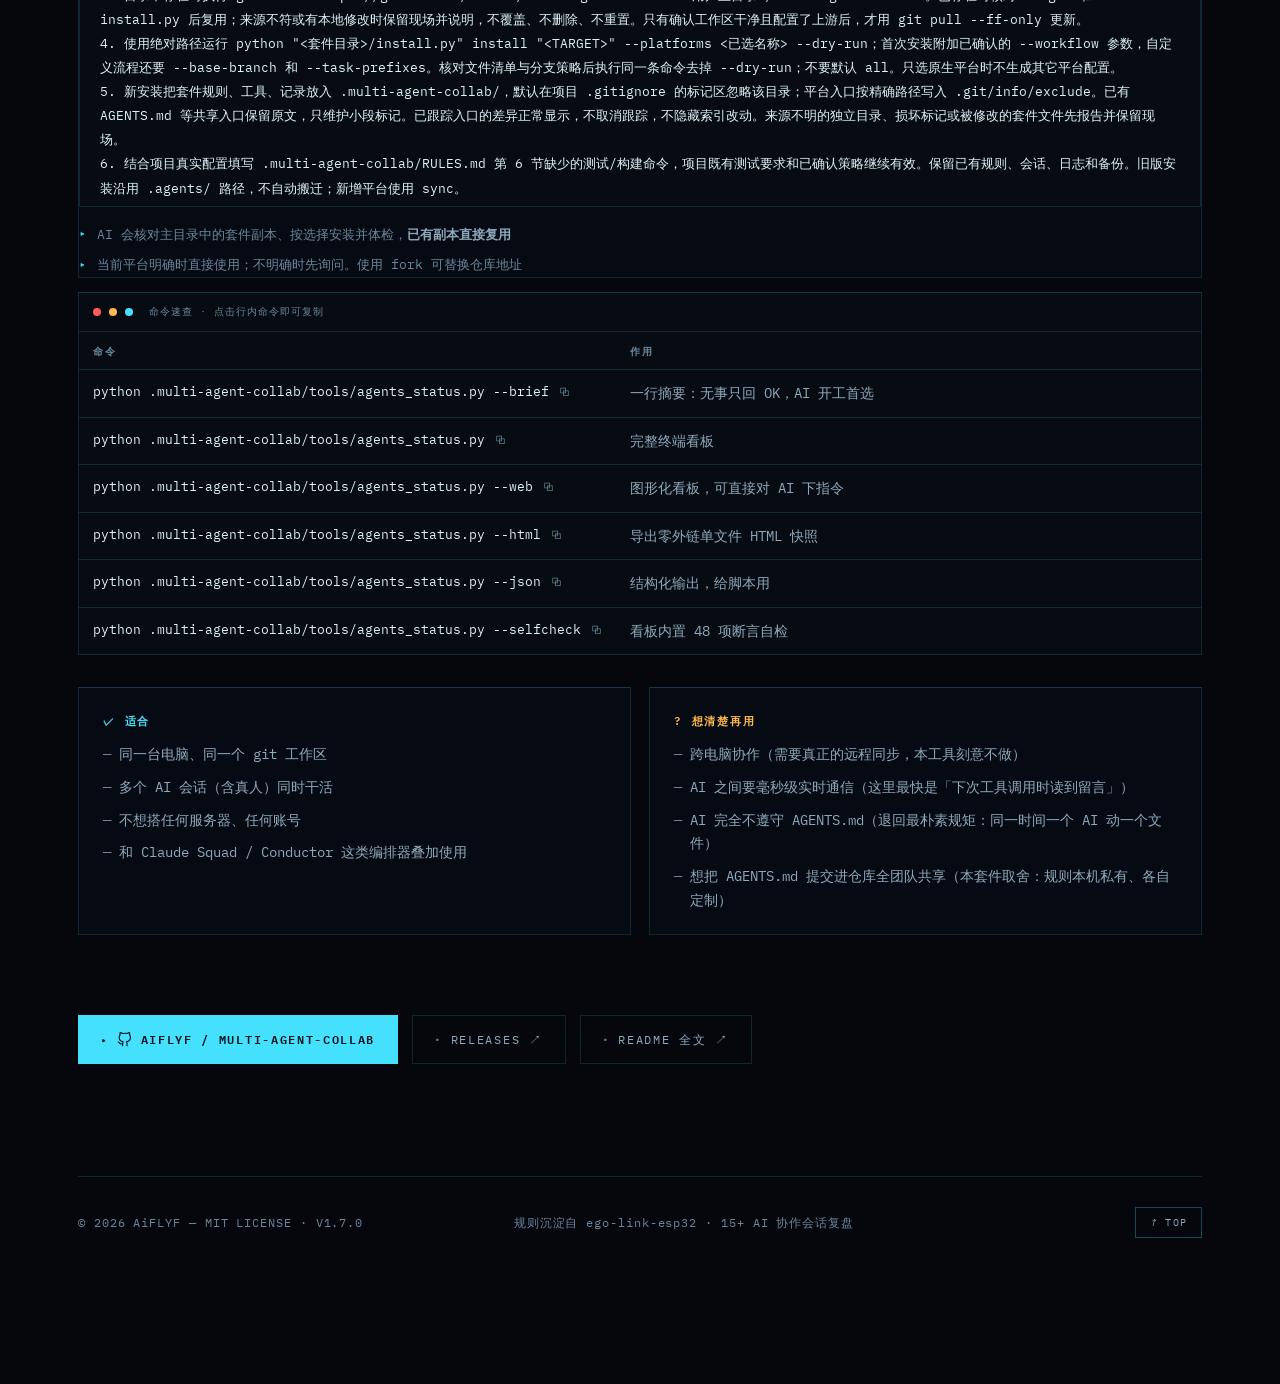
==== commit 5e0d2f63: "chore(release): 发布 1.7.0 独立目录安装、保留项目规则、默认忽略与 Windows 短路径修复已通过完整回归和跨平台 CI，发布到生产分支并同步展示页版本。" ====
--- a/site/index.html
+++ b/site/index.html
@@ -47,7 +47,7 @@
       </svg>
       MULTI-AGENT-COLLAB
     </span>
-    <span class="pre-ver">V1.6.0</span>
+    <span class="pre-ver">V1.7.0</span>
   </div>
 
   <div class="pre-mid">
@@ -109,7 +109,7 @@
   </nav>
   <div class="head-meta mono">
     <span class="live-dot" aria-hidden="true"></span>
-    <span>V1.6.0</span>
+    <span>V1.7.0</span>
     <span id="clock">--:--:--</span>
   </div>
   <button class="burger" id="burger" aria-label="打开菜单" aria-expanded="false"><span></span><span></span></button>
@@ -148,7 +148,7 @@
     <section class="sec hero" id="sec-0" data-sec="0" data-acc="#46E0FF">
       <canvas id="heroScene" role="img" aria-label="示例平台的 AI 信号流以各自的方式汇入中央共享黑板，人类指令以琥珀色脉冲抵达"></canvas>
 
-      <div class="hud hud-tl mono" aria-hidden="true">BOARD <b>.multi-agent-collab/</b> · SYNCED<br>RULEBOOK <b>AGENTS.md</b> v1.6.0</div>
+      <div class="hud hud-tl mono" aria-hidden="true">BOARD <b>.multi-agent-collab/</b> · SYNCED<br>RULEBOOK <b>AGENTS.md</b> v1.7.0</div>
       <div class="hud hud-tr mono" aria-hidden="true">TRACKS <b>06/06</b> ONLINE<br>NO-LOCK · HEARTBEAT 15M</div>
       <div class="hud hud-br mono" aria-hidden="true">CROSS-PLATFORM MULTI-AGENT · MIT<br>HEARTBEAT-NO-LOCK · PR-FIRST</div>
       <div class="console-log" id="heroLog" aria-hidden="true"></div>
@@ -157,7 +157,7 @@
         <div class="hero-copy">
           <p class="eyebrow mono">
             <span class="live-dot" aria-hidden="true"></span>
-            CROSS-PLATFORM MULTI-AGENT · 跨平台多 AI 协作 · v1.6.0 · MIT
+            CROSS-PLATFORM MULTI-AGENT · 跨平台多 AI 协作 · v1.7.0 · MIT
           </p>
           <h1 class="hero-title" aria-label="多个平台，一个项目。一块黑板，一套规矩。">
             <span class="ht-row"><span class="ht-line" style="--d:.05s">多个平台，一个项目。</span></span>
@@ -634,7 +634,7 @@
         </div>
 
         <footer class="site-foot mono">
-          <span>© 2026 AiFLYF — MIT LICENSE · V1.6.0</span>
+          <span>© 2026 AiFLYF — MIT LICENSE · V1.7.0</span>
           <span class="foot-mid">规则沉淀自 ego-link-esp32 · 15+ AI 协作会话复盘</span>
           <button class="to-top" data-target="0" data-hover><i>↑</i><span>TOP</span></button>
         </footer>
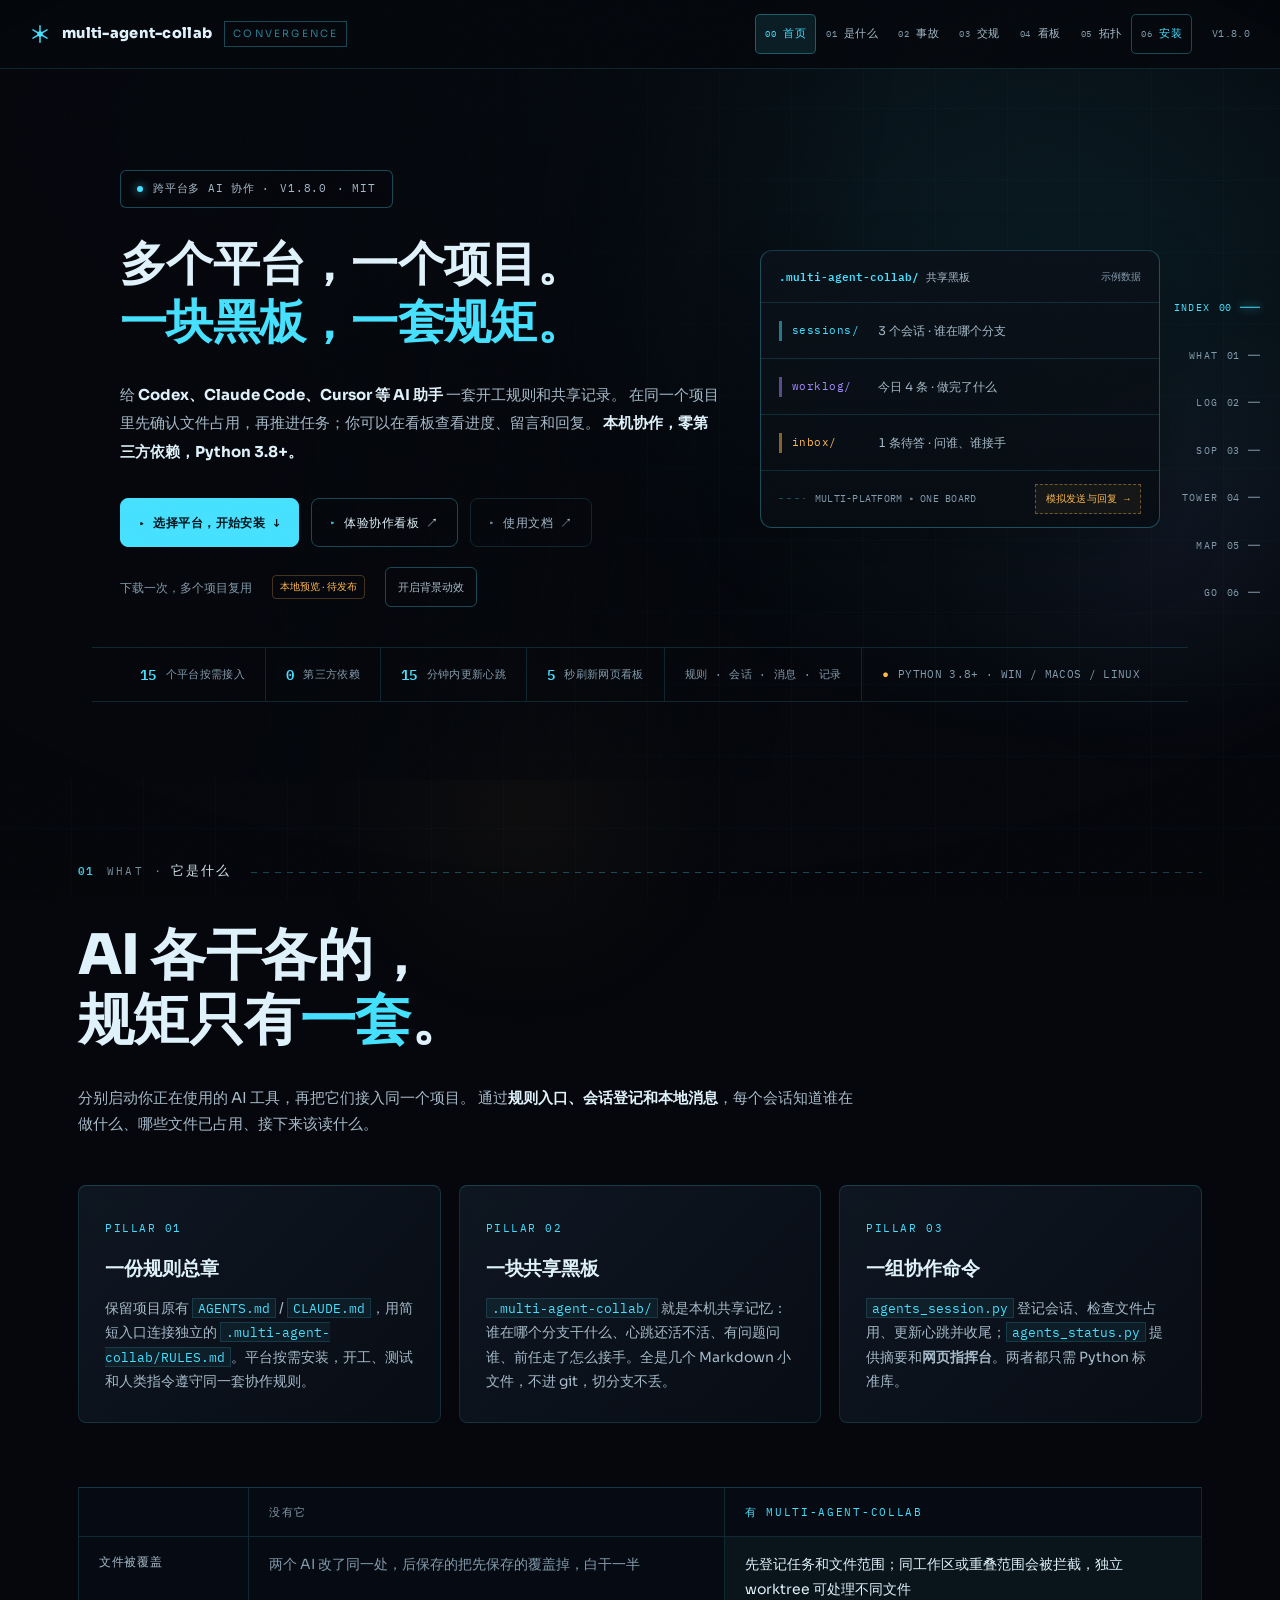
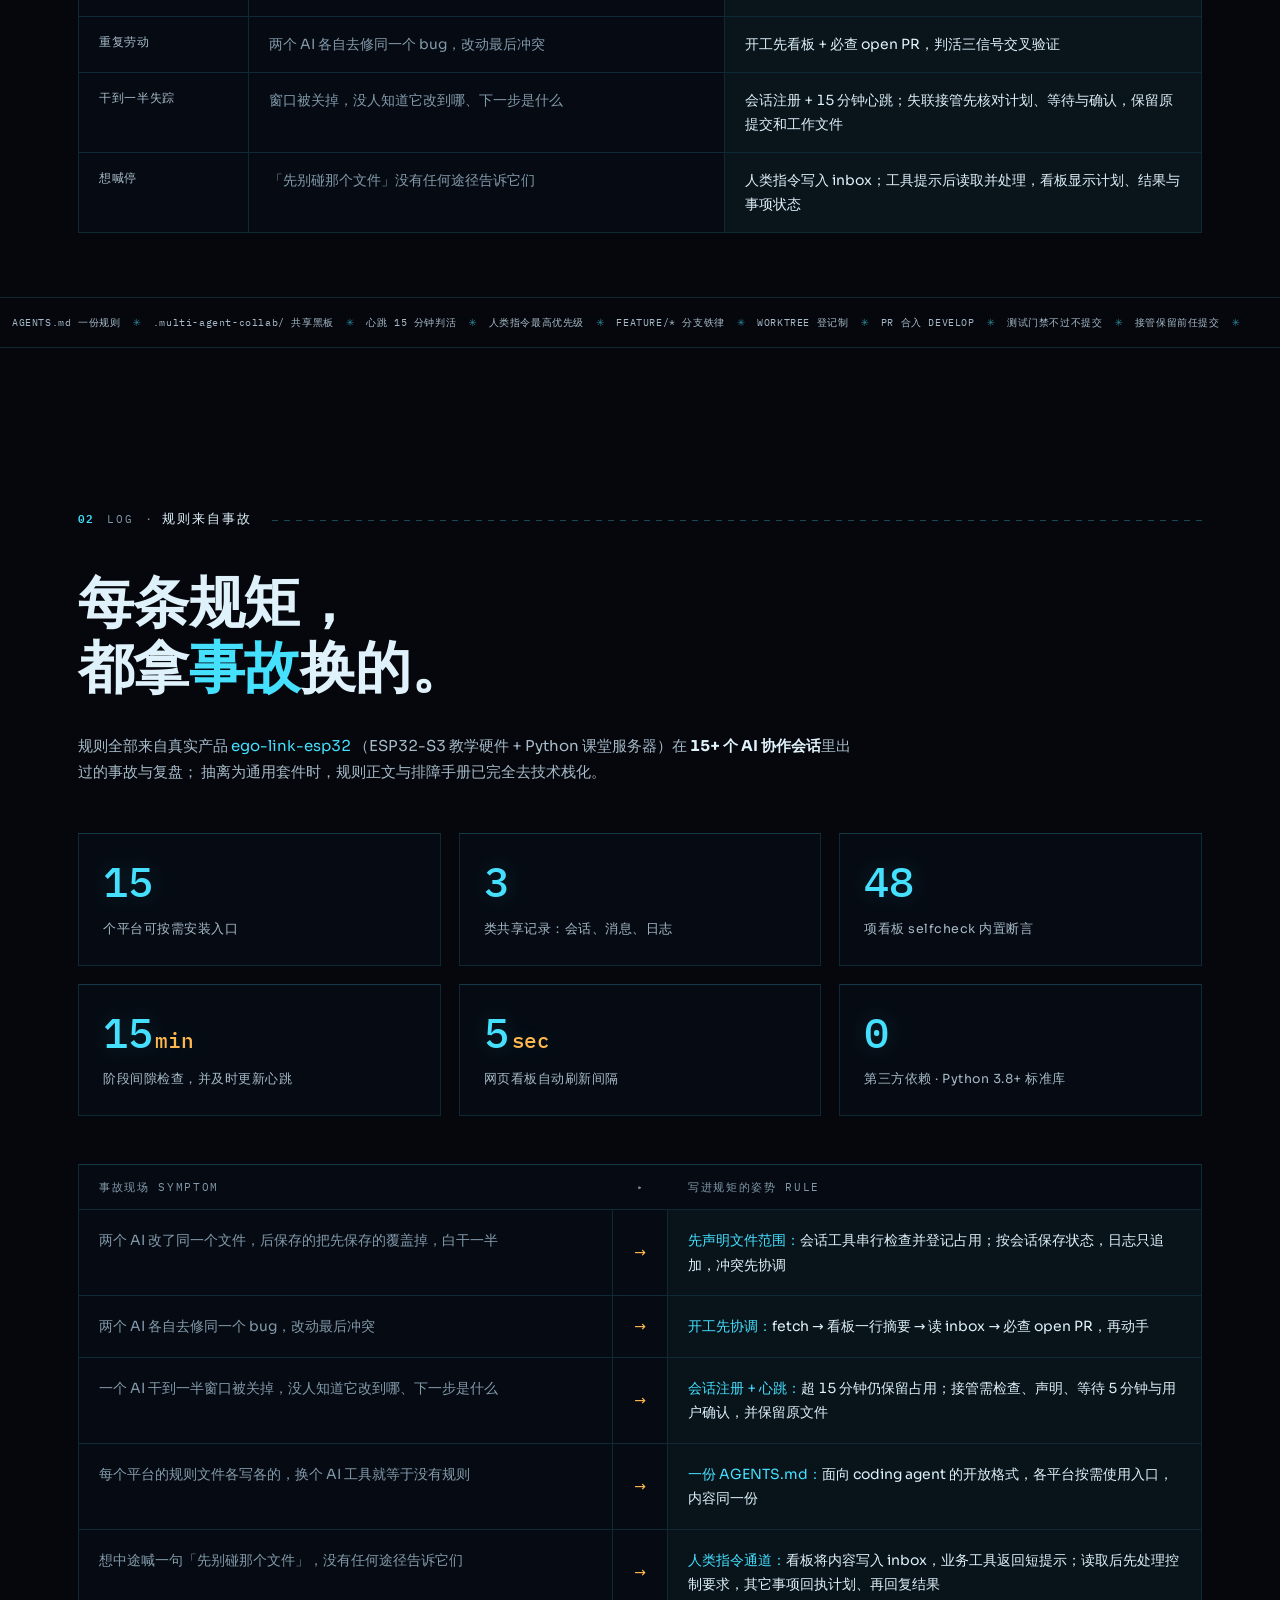
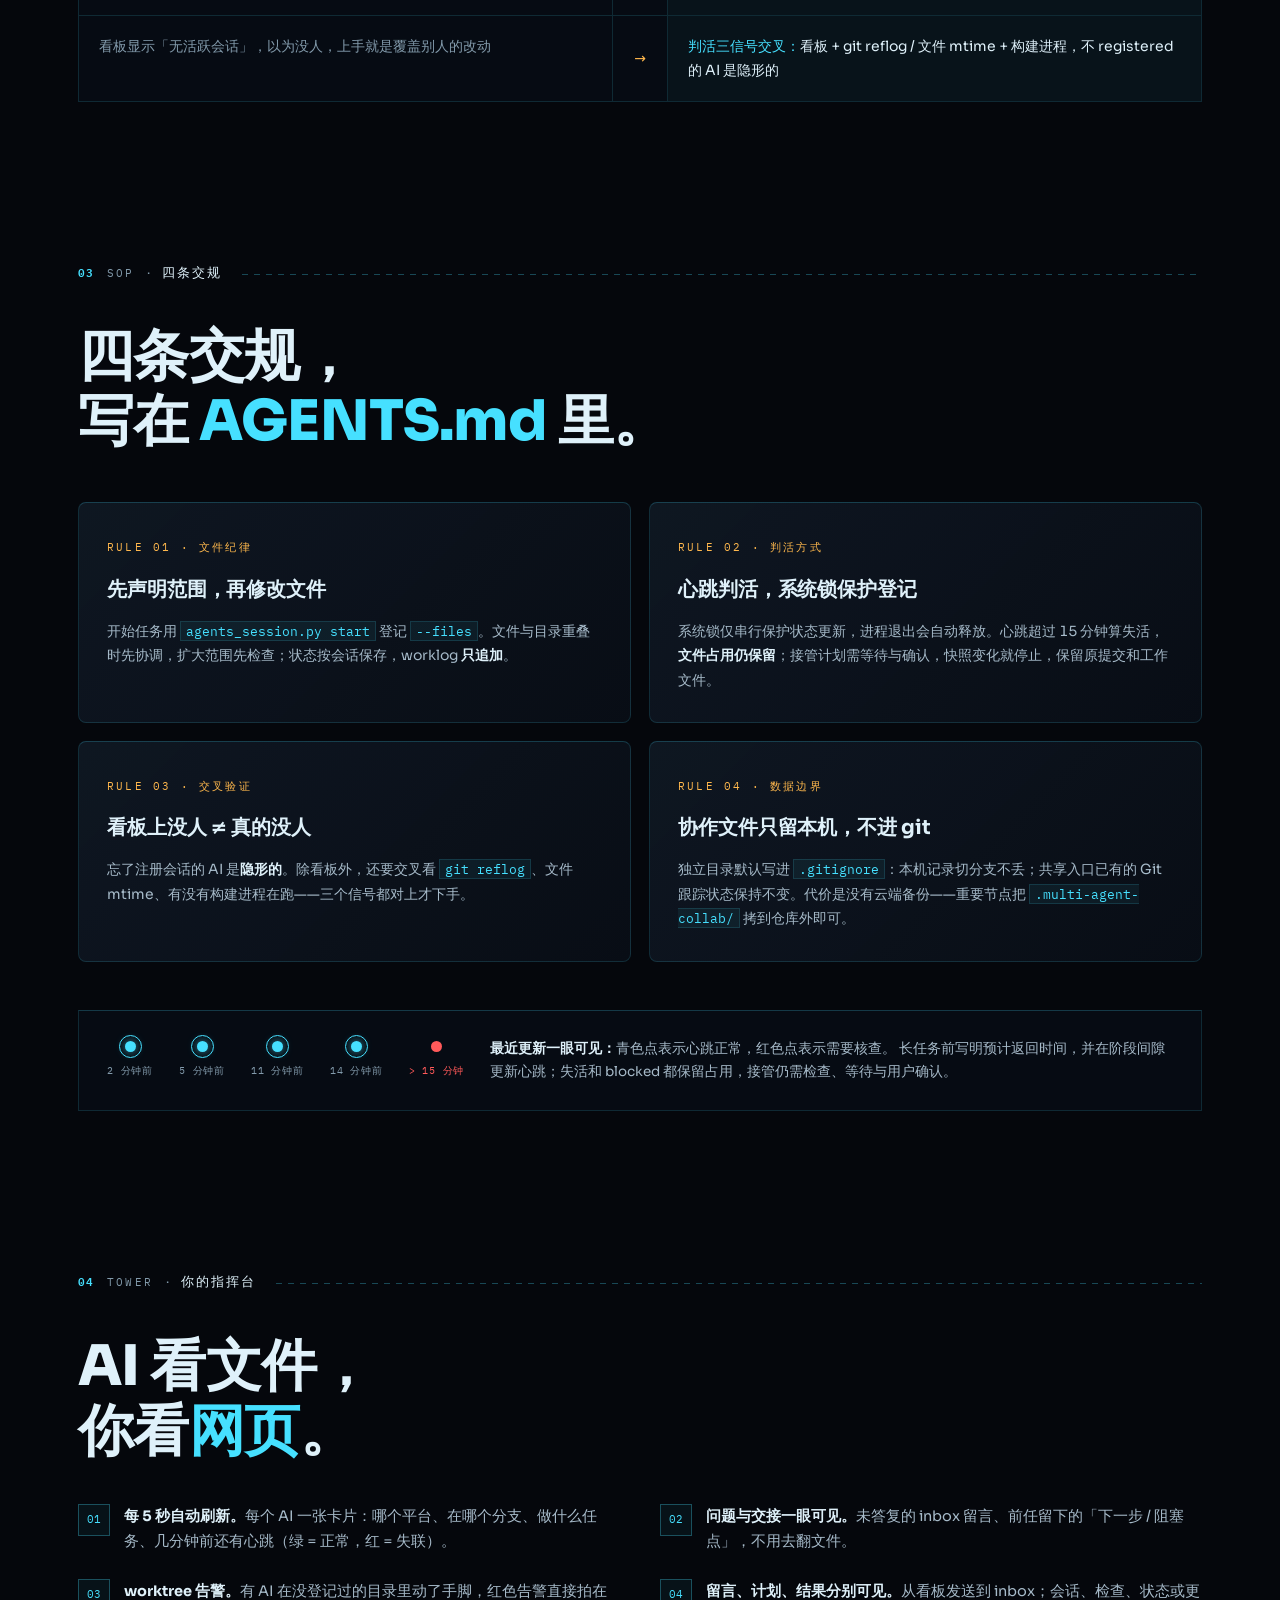
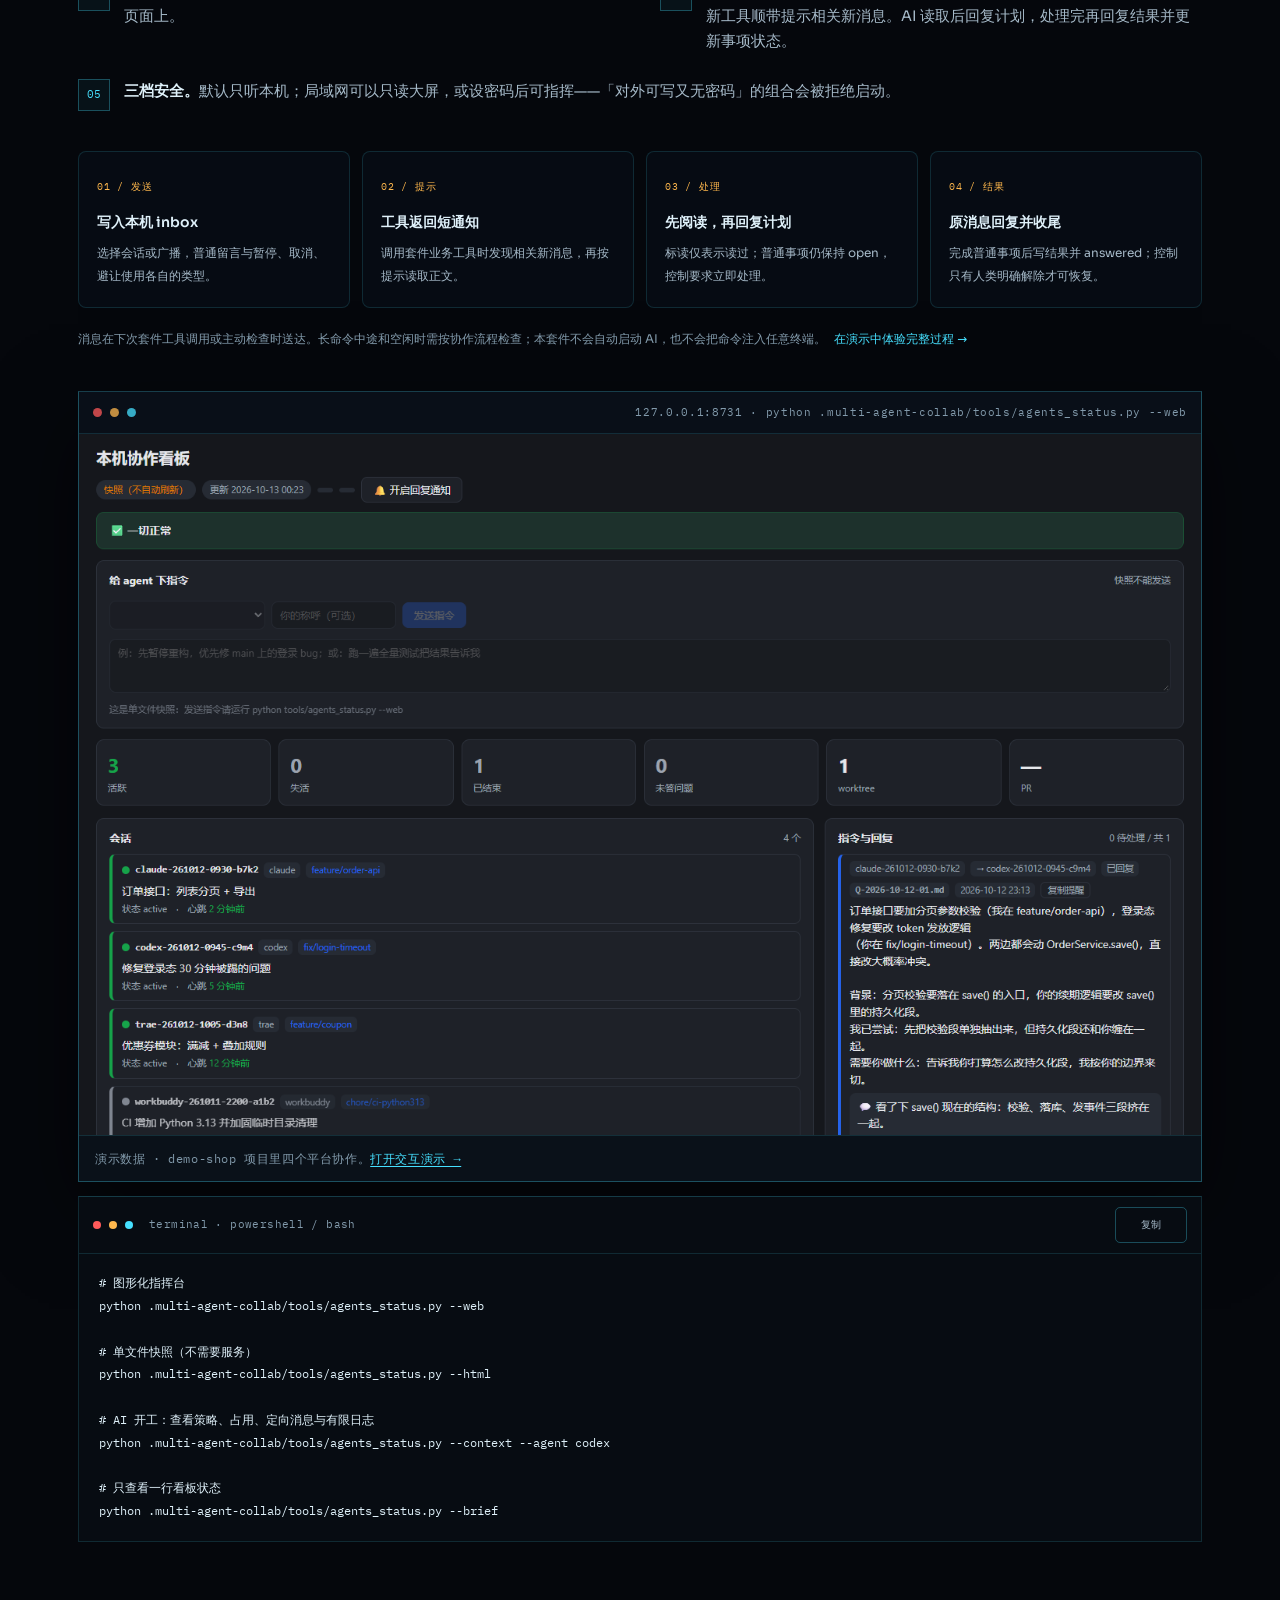
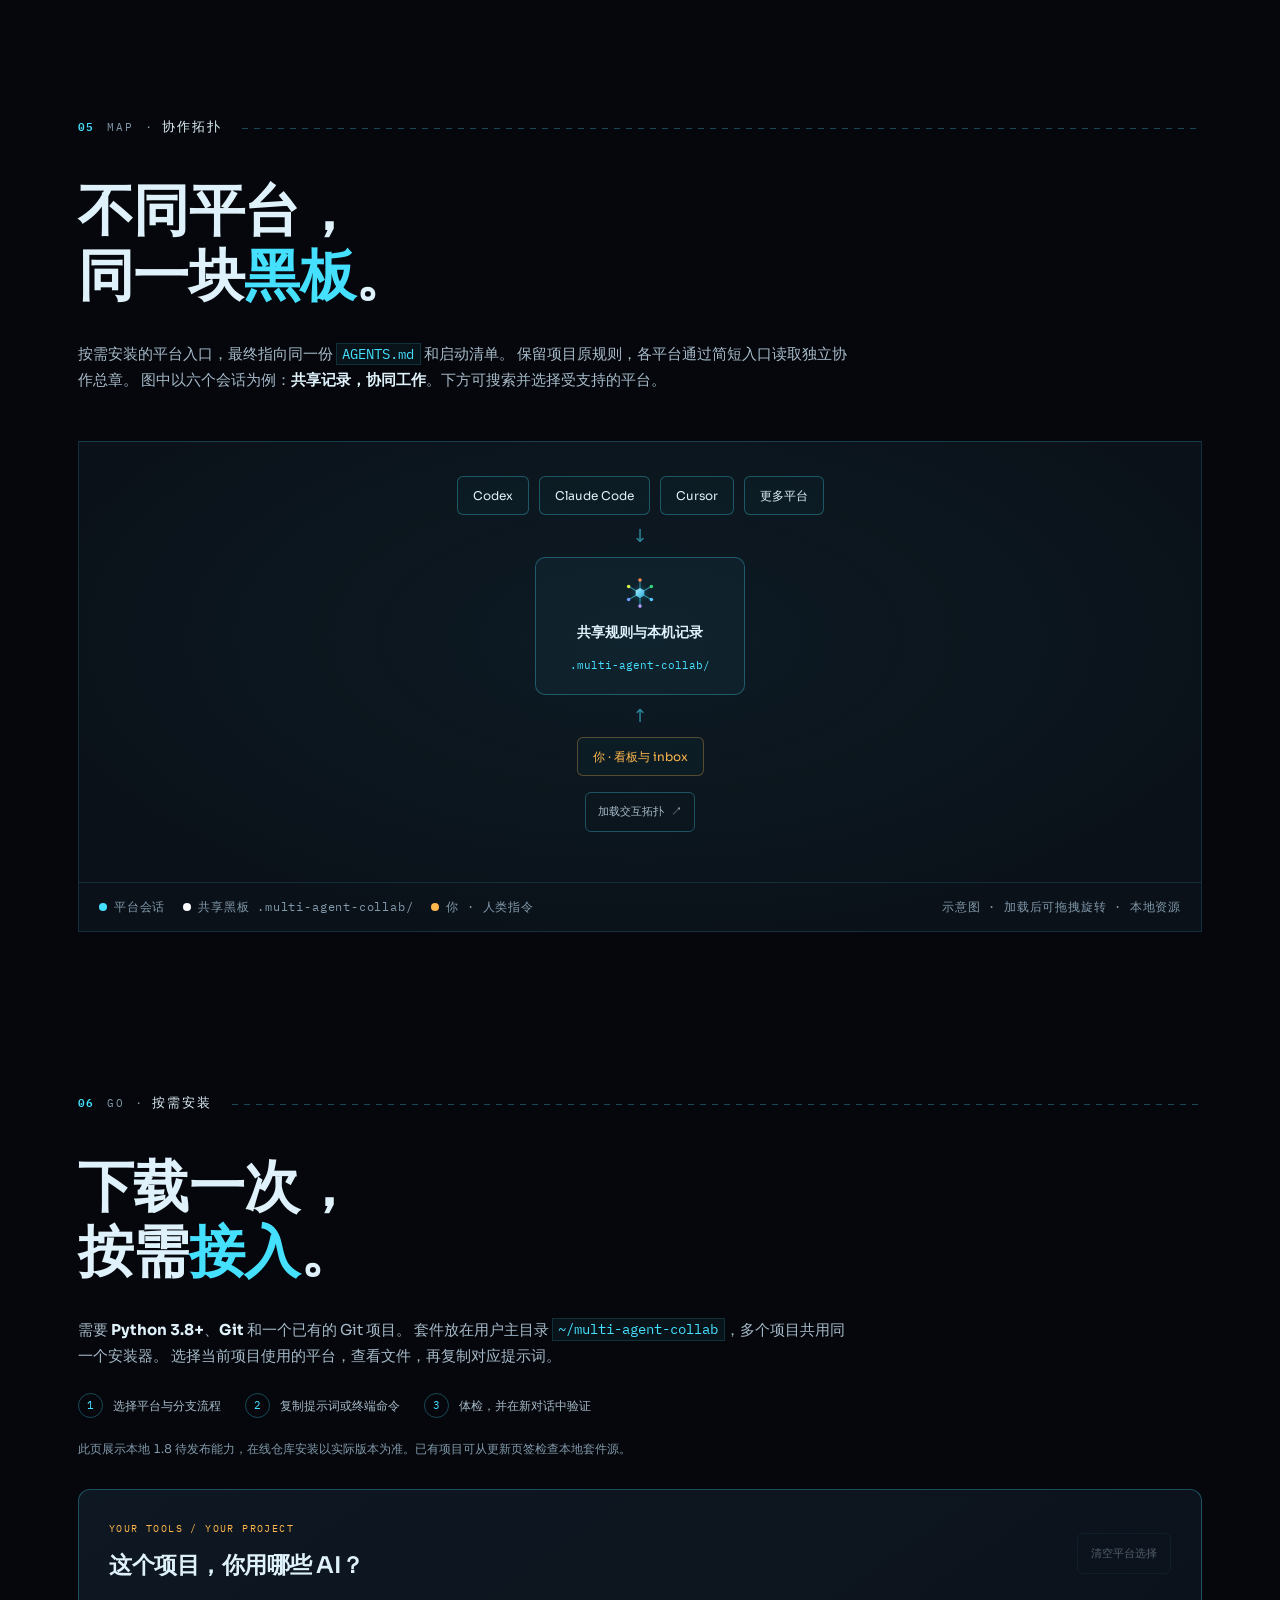
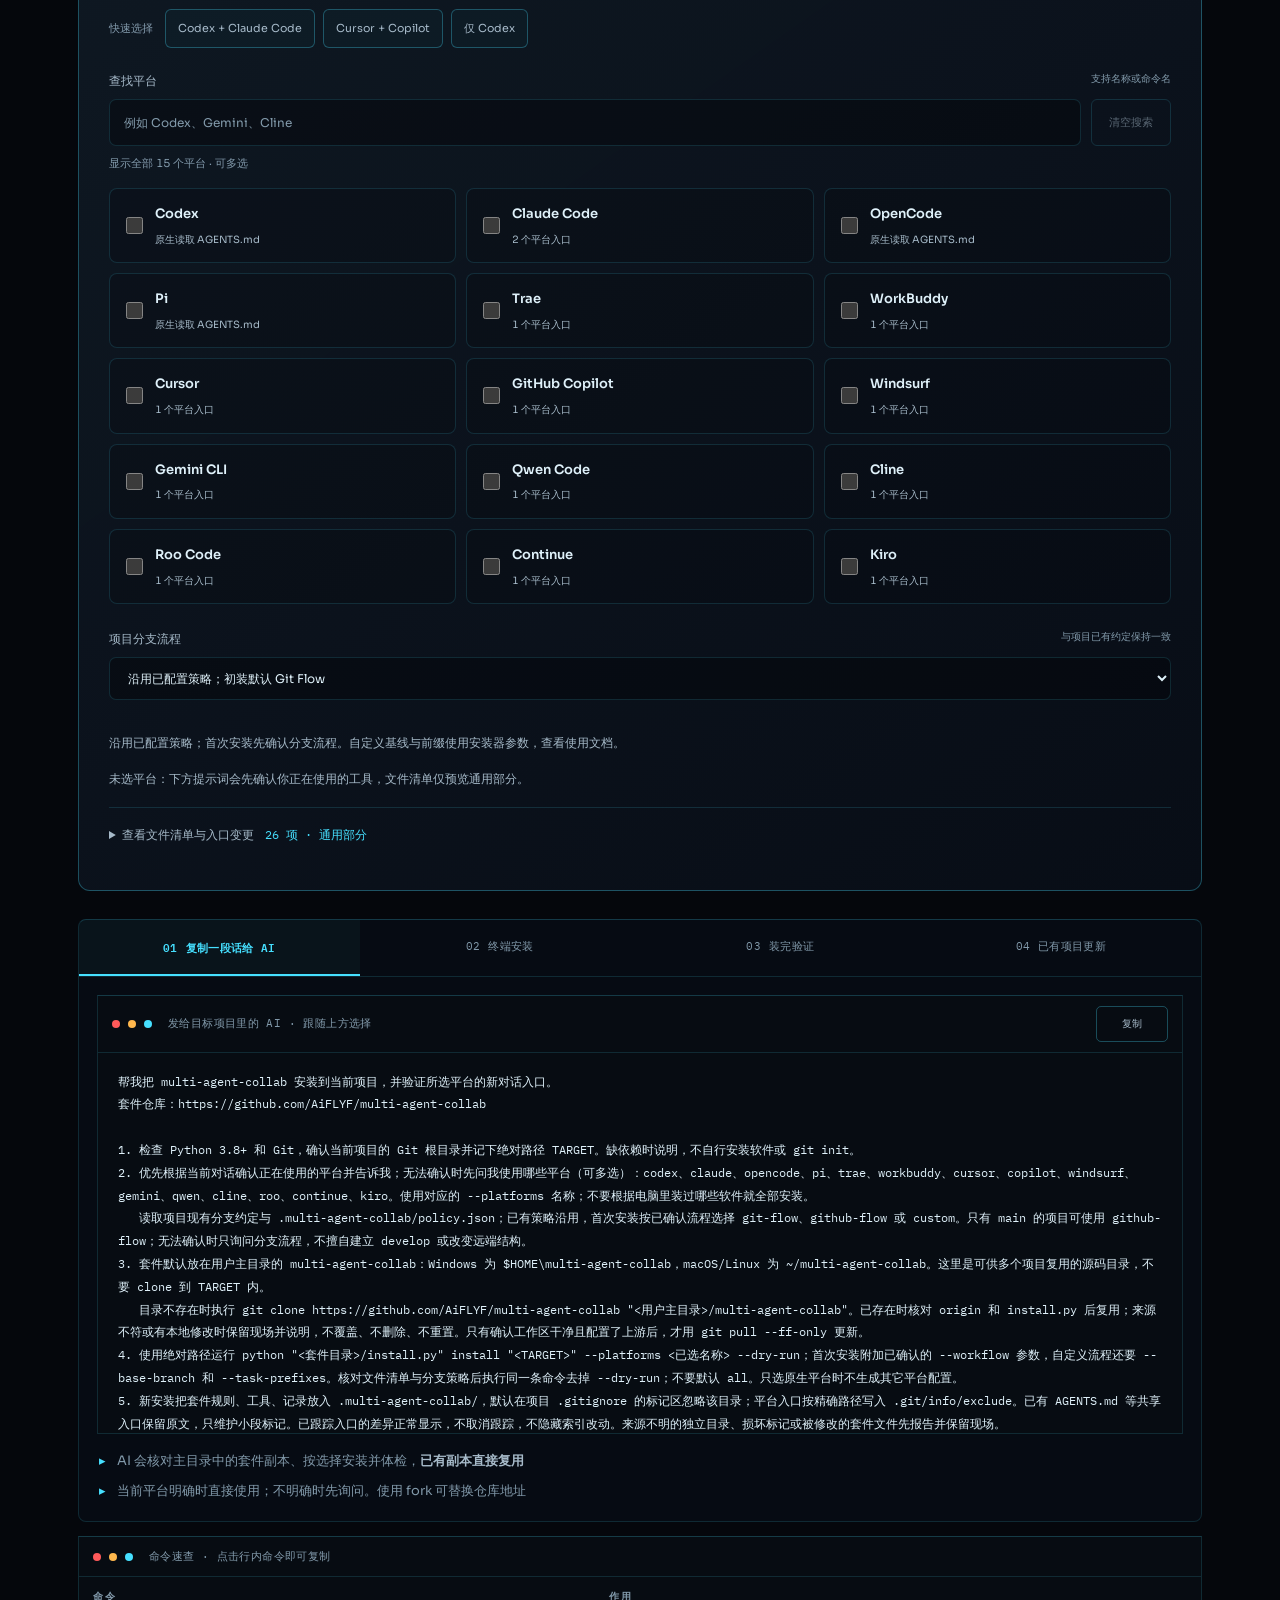
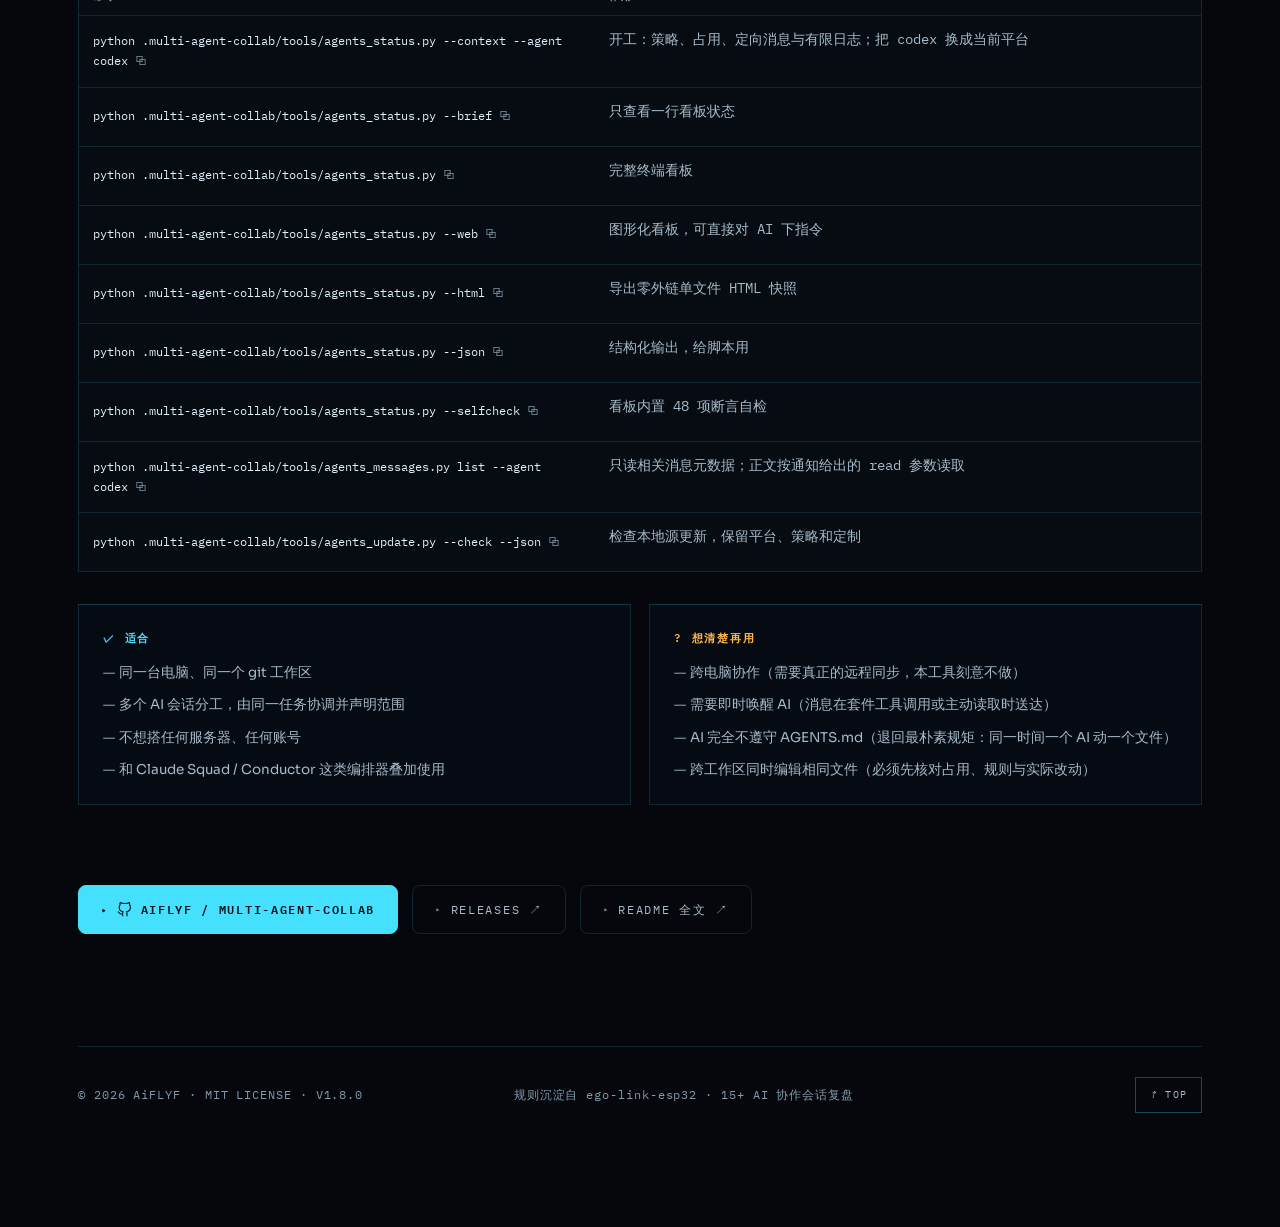
==== commit d2fa2a5d: "feat(collab): 完善安装更新和会话协作 普通工具调用原先无法持续记录本人活动，结束任务也缺少可靠的 待机与占用释放机制。统一消息提示和已读回执，增加命令监督、 待机生命周期与完整状态校验，" ====
--- a/site/index.html
+++ b/site/index.html
@@ -32,44 +32,9 @@
 </head>
 <body>
 
-<!-- ── 预加载幕布（aria-hidden：读屏用户不等这场假加载，直接进正文） ── -->
-<div id="preloader" aria-hidden="true">
-  <div class="pre-top mono">
-    <span class="pre-brand">
-      <svg viewBox="0 0 96 96" aria-hidden="true">
-        <line class="bm-link" x1="48" y1="34" x2="48" y2="9"/>
-        <line class="bm-link" x1="60.12" y1="41" x2="81.77" y2="28.5"/>
-        <line class="bm-link" x1="60.12" y1="55" x2="81.77" y2="67.5"/>
-        <line class="bm-link" x1="48" y1="62" x2="48" y2="87"/>
-        <line class="bm-link" x1="35.88" y1="55" x2="14.23" y2="67.5"/>
-        <line class="bm-link" x1="35.88" y1="41" x2="14.23" y2="28.5"/>
-        <path class="bm-core" d="M48 32.5 L61.42 40.25 L61.42 55.75 L48 63.5 L34.58 55.75 L34.58 40.25 Z"/>
-      </svg>
-      MULTI-AGENT-COLLAB
-    </span>
-    <span class="pre-ver">V1.7.0</span>
-  </div>
-
-  <div class="pre-mid">
-    <div class="pre-ring">
-      <svg viewBox="0 0 120 120" aria-hidden="true">
-        <circle class="pr-track" cx="60" cy="60" r="52"/>
-        <circle class="pr-fill" cx="60" cy="60" r="52"/>
-      </svg>
-      <div class="pre-count mono"><span id="preCount">00</span><em>%</em></div>
-    </div>
-    <p class="pre-stage mono" id="preStage">BOOTING · 初始化画布</p>
-    <div class="pre-dots" id="preDots" aria-hidden="true"></div>
-  </div>
-
-  <div class="pre-bottom mono">
-    <span class="pre-hint">SHARED CONTEXT · 示例会话接入中</span>
-    <span class="pre-bar"><i></i></span>
-  </div>
-</div>
-
 <!-- 复制操作的读屏反馈（视觉上用按钮自身的文字变化） -->
 <p class="sr-only" id="srLive" role="status" aria-live="polite"></p>
+<p class="copy-notice" id="copyNotice" role="status" aria-live="polite" hidden></p>
 
 <!-- ── 氛围层 ─────────────────────────────────────────────── -->
 <div class="orb orb-a" aria-hidden="true"></div>
@@ -78,8 +43,6 @@
 <div class="grain" aria-hidden="true"></div>
 <div class="vignette" aria-hidden="true"></div>
 <div id="progress" aria-hidden="true"><i id="progressBar"></i></div>
-<div class="c-dot" aria-hidden="true"></div>
-<div class="c-ring" aria-hidden="true"></div>
 
 <a class="skip mono" href="#content">跳到正文 ↓</a>
 
@@ -105,18 +68,17 @@
     <a href="#sec-3" data-target="3" data-hover><i>03</i>交规</a>
     <a href="#sec-4" data-target="4" data-hover><i>04</i>看板</a>
     <a href="#sec-5" data-target="5" data-hover><i>05</i>拓扑</a>
-    <a href="#sec-6" data-target="6" data-hover><i>06</i>上手</a>
+    <a class="nav-install" href="#sec-6" data-target="6" data-hover><i>06</i>安装</a>
   </nav>
   <div class="head-meta mono">
-    <span class="live-dot" aria-hidden="true"></span>
-    <span>V1.7.0</span>
-    <span id="clock">--:--:--</span>
+    <span data-kit-version>V1.8.0</span>
   </div>
-  <button class="burger" id="burger" aria-label="打开菜单" aria-expanded="false"><span></span><span></span></button>
+  <button class="burger" id="burger" type="button" aria-label="打开菜单" aria-controls="menu" aria-expanded="false"><span></span><span></span></button>
 </header>
 
 <!-- ── 移动菜单 ───────────────────────────────────────────── -->
-<div class="menu" id="menu" role="dialog" aria-modal="true" aria-label="章节导航" aria-hidden="true">
+<div class="menu" id="menu" role="dialog" aria-modal="true" aria-label="章节导航" aria-hidden="true" inert>
+  <button class="menu-close mono" id="menuClose" type="button">关闭菜单 ✕</button>
   <nav class="menu-nav">
     <a href="#sec-0" data-target="0"><i>00</i>首页<span>INDEX</span></a>
     <a href="#sec-1" data-target="1"><i>01</i>它是什么<span>WHAT</span></a>
@@ -127,7 +89,7 @@
     <a href="#sec-6" data-target="6"><i>06</i>按需安装<span>GO</span></a>
   </nav>
   <div style="margin-top:34px;display:flex;gap:14px;flex-wrap:wrap">
-    <a class="btn btn-solid" href="https://github.com/AiFLYF/multi-agent-collab" target="_blank" rel="noopener" data-hover>GITHUB ↗</a>
+    <a class="btn btn-solid" href="demo.html" data-hover>体验协作看板 ↗</a>
     <a class="btn btn-ghost" href="https://github.com/AiFLYF/multi-agent-collab#readme" target="_blank" rel="noopener" data-hover>README ↗</a>
   </div>
 </div>
@@ -146,9 +108,9 @@
 <main id="content" tabindex="-1">
     <!-- ══ 00 / HERO · 汇流 ══════════════════════════════════ -->
     <section class="sec hero" id="sec-0" data-sec="0" data-acc="#46E0FF">
-      <canvas id="heroScene" role="img" aria-label="示例平台的 AI 信号流以各自的方式汇入中央共享黑板，人类指令以琥珀色脉冲抵达"></canvas>
-
-      <div class="hud hud-tl mono" aria-hidden="true">BOARD <b>.multi-agent-collab/</b> · SYNCED<br>RULEBOOK <b>AGENTS.md</b> v1.7.0</div>
+      <canvas id="heroScene" aria-hidden="true"></canvas>
+
+      <div class="hud hud-tl mono" aria-hidden="true">BOARD <b>.multi-agent-collab/</b> · LOCAL<br>RULEBOOK <b>AGENTS.md</b> v1.8.0</div>
       <div class="hud hud-tr mono" aria-hidden="true">TRACKS <b>06/06</b> ONLINE<br>NO-LOCK · HEARTBEAT 15M</div>
       <div class="hud hud-br mono" aria-hidden="true">CROSS-PLATFORM MULTI-AGENT · MIT<br>HEARTBEAT-NO-LOCK · PR-FIRST</div>
       <div class="console-log" id="heroLog" aria-hidden="true"></div>
@@ -157,32 +119,29 @@
         <div class="hero-copy">
           <p class="eyebrow mono">
             <span class="live-dot" aria-hidden="true"></span>
-            CROSS-PLATFORM MULTI-AGENT · 跨平台多 AI 协作 · v1.7.0 · MIT
+            跨平台多 AI 协作 · <span data-kit-version>V1.8.0</span> · MIT
           </p>
           <h1 class="hero-title" aria-label="多个平台，一个项目。一块黑板，一套规矩。">
             <span class="ht-row"><span class="ht-line" style="--d:.05s">多个平台，一个项目。</span></span>
             <span class="ht-row"><span class="ht-line ht-outline" style="--d:.18s">一块黑板，一套规矩。</span></span>
           </h1>
           <p class="hero-sub">
-            让你使用的 <strong>Codex、Claude Code、Cursor 等 AI 助手</strong> 在不同窗口、不同工具里
-            对着同一份 <code>AGENTS.md</code> 干活：<strong>不互相覆盖、不重复劳动</strong>，
-            谁掉线了一目了然。规则与共享黑板只留本机，看板脚本零依赖，Python 3.8+ 直接跑。
+            给 <strong>Codex、Claude Code、Cursor 等 AI 助手</strong> 一套开工规则和共享记录。
+            在同一个项目里先确认文件占用，再推进任务；你可以在看板查看进度、留言和回复。
+            <strong>本机协作，零第三方依赖，Python 3.8+。</strong>
           </p>
           <div class="hero-cta">
-            <a class="btn btn-solid" href="https://github.com/AiFLYF/multi-agent-collab" target="_blank" rel="noopener" data-hover>
-              <svg viewBox="0 0 24 24" aria-hidden="true"><path d="M9 19c-5 1.5-5-2.5-7-3m14 6v-3.87a3.37 3.37 0 0 0-.94-2.61c3.14-.35 6.44-1.54 6.44-7A5.44 5.44 0 0 0 20 4.77 5.07 5.07 0 0 0 19.91 1S18.73.65 16 2.48a13.38 13.38 0 0 0-7 0C6.27.65 5.09 1 5.09 1A5.07 5.07 0 0 0 5 4.77a5.44 5.44 0 0 0-1.5 3.78c0 5.42 3.3 6.61 6.44 7A3.37 3.37 0 0 0 9 18.13V22"/></svg>
-              <span>GITHUB 仓库</span>
-            </a>
-            <a class="btn" href="#sec-6" data-target="6" data-hover>选择平台安装</a>
-            <a class="btn btn-ghost" href="demo.html" data-hover>体验 demo ↗</a>
-            <a class="btn" href="https://github.com/AiFLYF/multi-agent-collab#readme" target="_blank" rel="noopener" data-hover>README 文档</a>
-          </div>
+            <a class="btn btn-solid" href="#sec-6" data-target="6" data-hover>选择平台，开始安装 ↓</a>
+            <a class="btn" href="demo.html" data-hover>体验协作看板 ↗</a>
+            <a class="btn btn-ghost" href="https://github.com/AiFLYF/multi-agent-collab#readme" target="_blank" rel="noopener" data-hover>使用文档 ↗</a>
+          </div>
+          <div class="hero-helper"><span>下载一次，多个项目复用</span><span class="release-note">本地预览 · 待发布</span><button id="motionToggle" class="quiet-button mono" type="button" aria-pressed="false">开启背景动效</button></div>
         </div>
 
         <div class="board-card" id="boardCard">
           <div class="bc-head mono">
             <span class="bc-title"><b>.multi-agent-collab/</b> 共享黑板</span>
-            <span class="bc-live"><i class="live-dot" aria-hidden="true"></i>LIVE</span>
+            <span class="bc-live">示例数据</span>
           </div>
           <ul class="bc-rows mono">
             <li class="bc-row" data-slot="sessions">
@@ -200,17 +159,17 @@
           </ul>
           <div class="bc-foot mono">
             <span class="bc-conv">MULTI-PLATFORM ▸ ONE BOARD</span>
-            <span class="bc-hint">点击画面 = 下发一条人类指令</span>
+            <a class="bc-hint" href="demo.html">模拟发送与回复 →</a>
           </div>
         </div>
       </div>
 
       <div class="wrap strip mono" aria-hidden="true">
-        <span><b>6</b> 平台接入 · <b>4</b> 个零配置</span>
+        <span><b data-platform-count>15</b> 个平台按需接入</span>
         <span><b>0</b> 第三方依赖</span>
-        <span><b>48</b> 项看板断言</span>
-        <span><b>34</b> 项自测用例</span>
-        <span><b>29</b> 条排障手册</span>
+        <span><b>15</b> 分钟内更新心跳</span>
+        <span><b>5</b> 秒刷新网页看板</span>
+        <span>规则 · 会话 · 消息 · 记录</span>
         <span><i>●</i> PYTHON 3.8+ · WIN / MACOS / LINUX</span>
       </div>
     </section>
@@ -225,15 +184,15 @@
         </h2>
 
         <p class="lede rv" style="--d:.2s">
-          它不是又一个 AI 编排器 —— 不负责启动 AI、不给每个 AI 隔离工作区（那是 Claude Squad、Conductor 这类工具的活）。
-          它管<strong>另一半</strong>：让已经在同一个项目里干活的多个 AI 会话互相可见、守同一套规矩、听你指挥。
+          分别启动你正在使用的 AI 工具，再把它们接入同一个项目。
+          通过<strong>规则入口、会话登记和本地消息</strong>，每个会话知道谁在做什么、哪些文件已占用、接下来该读什么。
         </p>
 
         <div class="cards-3">
           <article class="pcard rv" style="--d:0s" data-tilt>
             <span class="pcard-i mono">PILLAR 01</span>
             <h3>一份规则总章</h3>
-            <p><code>AGENTS.md</code> / <code>CLAUDE.md</code> 是每个 AI 开工前的必读：先协调再干活、分支怎么切、测试怎么算过、人类指令优先级最高。各个平台按需安装入口，规则只写一遍。</p>
+            <p>保留项目原有 <code>AGENTS.md</code> / <code>CLAUDE.md</code>，用简短入口连接独立的 <code>.multi-agent-collab/RULES.md</code>。平台按需安装，开工、测试和人类指令遵守同一套协作规则。</p>
           </article>
           <article class="pcard rv" style="--d:.08s" data-tilt>
             <span class="pcard-i mono">PILLAR 02</span>
@@ -269,7 +228,7 @@
           <div class="cmp-row">
             <span class="cmp-k mono">想喊停</span>
             <span class="cmp-a">「先别碰那个文件」没有任何途径告诉它们</span>
-            <span class="cmp-b">人类指令走 inbox，优先级最高，看板实时显示回复闭环</span>
+            <span class="cmp-b">人类指令写入 inbox；工具提示后读取并处理，看板显示计划、结果与事项状态</span>
           </div>
         </div>
       </div>
@@ -318,11 +277,11 @@
         </p>
 
         <div class="stat-grid">
-          <div class="stat rv" style="--d:0s"><b><span data-count="15">0</span><em>+</em></b><p class="stat-cap">个 AI 协作会话的事故复盘</p></div>
-          <div class="stat rv" style="--d:.06s"><b><span data-count="29">0</span></b><p class="stat-cap">条 TROUBLESHOOTING 排障手册</p></div>
+          <div class="stat rv" style="--d:0s"><b><span data-platform-count>15</span></b><p class="stat-cap">个平台可按需安装入口</p></div>
+          <div class="stat rv" style="--d:.06s"><b>3</b><p class="stat-cap">类共享记录：会话、消息、日志</p></div>
           <div class="stat rv" style="--d:.12s"><b><span data-count="48">0</span></b><p class="stat-cap">项看板 selfcheck 内置断言</p></div>
-          <div class="stat rv" style="--d:.18s"><b><span data-count="89">0</span></b><p class="stat-cap">项回归用例（含策略、接管与平台适配）</p></div>
-          <div class="stat rv" style="--d:.24s"><b><span data-count="3">0</span><em>×</em><span data-count="4">0</span></b><p class="stat-cap">操作系统 × Python 版本的 CI 矩阵</p></div>
+          <div class="stat rv" style="--d:.18s"><b>15<em>min</em></b><p class="stat-cap">阶段间隙检查，并及时更新心跳</p></div>
+          <div class="stat rv" style="--d:.24s"><b>5<em>sec</em></b><p class="stat-cap">网页看板自动刷新间隔</p></div>
           <div class="stat rv" style="--d:.3s"><b><span data-count="0">0</span></b><p class="stat-cap">第三方依赖 · Python 3.8+ 标准库</p></div>
         </div>
 
@@ -353,7 +312,7 @@
           <div class="inc-row">
             <span class="inc-sym">想中途喊一句「先别碰那个文件」，没有任何途径告诉它们</span>
             <span class="inc-arrow">→</span>
-            <span class="inc-rule"><b>人类指令通道：</b>从看板网页直接下发，落盘成标准 inbox 留言条，手头任务都要为它让路</span>
+            <span class="inc-rule"><b>人类指令通道：</b>看板将内容写入 inbox，业务工具返回短提示；读取后先处理控制要求，其它事项回执计划、再回复结果</span>
           </div>
           <div class="inc-row">
             <span class="inc-sym">看板显示「无活跃会话」，以为没人，上手就是覆盖别人的改动</span>
@@ -402,11 +361,11 @@
             <span class="hb-cell"><i class="hb-dot"></i>5 分钟前</span>
             <span class="hb-cell"><i class="hb-dot"></i>11 分钟前</span>
             <span class="hb-cell"><i class="hb-dot"></i>14 分钟前</span>
-            <span class="hb-cell dead"><i class="hb-dot dead"></i>≥ 15 分钟</span>
+            <span class="hb-cell dead"><i class="hb-dot dead"></i>&gt; 15 分钟</span>
           </div>
           <p class="hb-note">
-            <b>心跳长这样：</b>绿色脉冲 = 会话还活着；灰点静止 = 已失联，别人可以在 inbox 声明接管。
-            长任务前写明预计返回时间，并在阶段间隙更新心跳；失活提醒不会自动让出文件。
+            <b>最近更新一眼可见：</b>青色点表示心跳正常，红色点表示需要核查。
+            长任务前写明预计返回时间，并在阶段间隙更新心跳；失活和 blocked 都保留占用，接管仍需检查、等待与用户确认。
           </p>
         </div>
       </div>
@@ -425,9 +384,17 @@
           <li class="rv" style="--d:0s"><span class="bl-i">01</span><span><b>每 5 秒自动刷新。</b>每个 AI 一张卡片：哪个平台、在哪个分支、做什么任务、几分钟前还有心跳（绿 = 正常，红 = 失联）。</span></li>
           <li class="rv" style="--d:.06s"><span class="bl-i">02</span><span><b>问题与交接一眼可见。</b>未答复的 inbox 留言、前任留下的「下一步 / 阻塞点」，不用去翻文件。</span></li>
           <li class="rv" style="--d:.12s"><span class="bl-i">03</span><span><b>worktree 告警。</b>有 AI 在没登记过的目录里动了手脚，红色告警直接拍在页面上。</span></li>
-          <li class="rv" style="--d:.18s"><span class="bl-i">04</span><span><b>直接对 AI 下指令。</b>在卡片上输入「先停一下，别碰登录模块」——AI 在下个阶段间隙读到并执行，回复实时回到网页，可开桌面通知。<b>人类指令优先级最高。</b></span></li>
+          <li class="rv" style="--d:.18s"><span class="bl-i">04</span><span><b>留言、计划、结果分别可见。</b>从看板发送到 inbox；会话、检查、状态或更新工具顺带提示相关新消息。AI 读取后回复计划，处理完再回复结果并更新事项状态。</span></li>
           <li class="rv" style="--d:.24s"><span class="bl-i">05</span><span><b>三档安全。</b>默认只听本机；局域网可以只读大屏，或设密码后可指挥——「对外可写又无密码」的组合会被拒绝启动。</span></li>
         </ul>
+
+        <div class="message-flow" aria-label="从消息发送到结果回复的四个步骤">
+          <div><span class="mono">01 / 发送</span><h3>写入本机 inbox</h3><p>选择会话或广播，普通留言与暂停、取消、避让使用各自的类型。</p></div>
+          <div><span class="mono">02 / 提示</span><h3>工具返回短通知</h3><p>调用套件业务工具时发现相关新消息，再按提示读取正文。</p></div>
+          <div><span class="mono">03 / 处理</span><h3>先阅读，再回复计划</h3><p>标读仅表示读过；普通事项仍保持 open，控制要求立即处理。</p></div>
+          <div><span class="mono">04 / 结果</span><h3>原消息回复并收尾</h3><p>完成普通事项后写结果并 answered；控制只有人类明确解除才可恢复。</p></div>
+        </div>
+        <p class="feature-note">消息在下次套件工具调用或主动检查时送达。长命令中途和空闲时需按协作流程检查；本套件不会自动启动 AI，也不会把命令注入任意终端。<a href="demo.html">在演示中体验完整过程 →</a></p>
 
         <figure class="board-figure rv" style="--d:.16s">
           <div class="bf-bar"><i></i><i></i><i></i><span class="mono">127.0.0.1:8731 · python .multi-agent-collab/tools/agents_status.py --web</span></div>
@@ -446,9 +413,11 @@
 # 单文件快照（不需要服务）
 python .multi-agent-collab/tools/agents_status.py --html
 
-# AI 开工协调用的一行摘要
-python .multi-agent-collab/tools/agents_status.py --brief
-# 示例输出：OK 看板无告警，可直接开工</code></pre>
+# AI 开工：查看策略、占用、定向消息与有限日志
+python .multi-agent-collab/tools/agents_status.py --context --agent codex
+
+# 只查看一行看板状态
+python .multi-agent-collab/tools/agents_status.py --brief</code></pre>
         </div>
       </div>
     </section>
@@ -472,12 +441,24 @@
           <div class="topo-view">
             <canvas id="topoScene" role="img" aria-label="协作拓扑图：示例平台的会话节点汇入中央的共享黑板 .multi-agent-collab/，人类节点以金色线路连入"></canvas>
             <div class="topo-labels" id="topoLabels" aria-hidden="true"></div>
+            <div class="topo-placeholder" id="topoPlaceholder">
+              <div class="topo-static" aria-label="AI 工具通过规则入口连接共享记录，人类通过看板写入消息">
+                <div class="topo-tools"><span>Codex</span><span>Claude Code</span><span>Cursor</span><span>更多平台</span></div>
+                <span class="topo-connector" aria-hidden="true">↓</span>
+                <div class="topo-center"><img src="assets/logo/mark.svg" width="34" height="34" alt=""><strong>共享规则与本机记录</strong><code>.multi-agent-collab/</code></div>
+                <span class="topo-connector" aria-hidden="true">↑</span>
+                <span class="topo-human">你 · 看板与 inbox</span>
+              </div>
+              <button class="quiet-button mono" id="topoLoad" type="button">加载交互拓扑 ↗</button>
+              <p id="topoLoadStatus" class="subtle-note" role="status"></p>
+            </div>
           </div>
           <div class="topo-cap mono">
             <span class="topo-legend">
               <i>平台会话</i><i class="lg-bb">共享黑板 .multi-agent-collab/</i><i class="lg-am">你 · 人类指令</i>
             </span>
-            <span>拖拽旋转 · 数据包 = 会话读规则 / 写心跳 / 读指令</span>
+            <span>示意图 · 加载后可拖拽旋转 · 本地资源</span>
+            <button class="quiet-button mono" id="topoStatic" type="button" hidden>切回静态图</button>
           </div>
         </div>
       </div>
@@ -497,39 +478,45 @@
           套件放在用户主目录 <code>~/multi-agent-collab</code>，多个项目共用同一个安装器。
           选择当前项目使用的平台，查看文件，再复制对应提示词。
         </p>
+        <ol class="install-steps" aria-label="安装步骤"><li><span>1</span>选择平台与分支流程</li><li><span>2</span>复制提示词或终端命令</li><li><span>3</span>体检，并在新对话中验证</li></ol>
+        <p class="feature-note">此页展示本地 1.8 待发布能力，在线仓库安装以实际版本为准。已有项目可从更新页签检查本地套件源。</p>
 
         <div class="install-config rv" style="--d:.18s">
           <div class="install-config-head">
             <div><p class="install-kicker mono">YOUR TOOLS / YOUR PROJECT</p><h3>这个项目，你用哪些 AI？</h3></div>
             <button class="install-clear mono" id="platform-clear" type="button">清空平台选择</button>
           </div>
+          <div class="platform-presets" aria-label="常用平台组合"><span>快速选择</span><button type="button" data-platform-preset="codex,claude">Codex + Claude Code</button><button type="button" data-platform-preset="cursor,copilot">Cursor + Copilot</button><button type="button" data-platform-preset="codex">仅 Codex</button></div>
           <label class="platform-search-label" for="platform-search">查找平台<span class="mono">支持名称或命令名</span></label>
-          <input id="platform-search" class="platform-search" type="search" placeholder="例如 Codex、Gemini、Cline" autocomplete="off">
-          <p id="platform-empty" class="install-summary" hidden>没有匹配的平台。清空搜索可查看全部。</p>
+          <div class="platform-search-row"><input id="platform-search" class="platform-search" type="search" placeholder="例如 Codex、Gemini、Cline" autocomplete="off" aria-describedby="platform-search-status"><button id="platform-search-clear" class="quiet-button mono" type="button" aria-label="清空平台搜索" disabled>清空搜索</button></div>
+          <p id="platform-search-status" class="platform-search-status" role="status" aria-live="polite">显示所有支持的平台 · 可多选</p>
+          <p id="platform-empty" class="install-empty" hidden>没有匹配的平台。清空搜索后可继续选择。</p>
           <fieldset id="platform-picker" class="platform-picker">
             <legend class="sr-only">选择当前项目使用的平台，可多选</legend>
           </fieldset>
+          <div id="platform-selected" class="platform-selected" aria-label="已选平台"></div>
           <label class="platform-search-label" for="install-workflow">项目分支流程<span>与项目已有约定保持一致</span></label>
           <select id="install-workflow" class="platform-search">
             <option value="">沿用已配置策略；初装默认 Git Flow</option>
             <option value="git-flow">Git Flow · develop 基线</option>
             <option value="github-flow">GitHub Flow · main 基线</option>
           </select>
-          <p class="install-summary">流程不明确时，提示词会先确认。自定义基线和前缀可通过安装器设置。</p>
+          <p class="install-summary" id="install-workflow-note">先核对项目现有策略。首次安装流程不明确时，提示词会先确认；自定义基线和前缀可通过安装器设置。</p>
           <noscript><p>平台选择器需要 JavaScript；下方通用提示词会让 AI 先确认你使用的平台。</p></noscript>
           <p id="install-summary" class="install-summary" role="status" aria-live="polite">未选平台时，提示词会让 AI 先确认你正在使用的平台。</p>
           <details class="install-files">
-            <summary>查看将安装的协作文件 <span id="install-file-count" class="mono"></span></summary>
+            <summary>查看文件清单与入口变更 <span id="install-file-count" class="mono"></span></summary>
             <ul id="install-file-list" class="mono"></ul>
-            <p>另维护 Git 本地忽略。后续新增平台会保留已经安装的入口与协作记录。</p>
+            <p>这是首次安装的预览，已有安装以 --dry-run 的实际清单为准。共享入口保留原文；.gitignore 维护套件标记区，平台入口精确路径写入 .git/info/exclude。后续追加平台保留记录。</p>
           </details>
         </div>
 
         <div class="tabs rv" style="--d:.2s">
           <div class="tab-bar mono" role="tablist" aria-label="安装方式">
             <button class="tab is-on" id="tab-agent" role="tab" aria-selected="true" aria-controls="panel-agent" data-tab="agent" data-hover><i>01</i>复制一段话给 AI</button>
-            <button class="tab" id="tab-manual" role="tab" aria-selected="false" aria-controls="panel-manual" data-tab="manual" data-hover><i>02</i>自己跑一条命令</button>
+            <button class="tab" id="tab-manual" role="tab" aria-selected="false" aria-controls="panel-manual" data-tab="manual" data-hover><i>02</i>终端安装</button>
             <button class="tab" id="tab-verify" role="tab" aria-selected="false" aria-controls="panel-verify" data-tab="verify" data-hover><i>03</i>装完验证</button>
+            <button class="tab" id="tab-update" role="tab" aria-selected="false" aria-controls="panel-update" data-tab="update" data-hover><i>04</i>已有项目更新</button>
           </div>
 
           <div class="tabpanel is-on" id="panel-agent" data-panel="agent" role="tabpanel" aria-labelledby="tab-agent">
@@ -547,7 +534,7 @@
 5. 新安装把套件规则、工具、记录放入 .multi-agent-collab/，默认在项目 .gitignore 的标记区忽略该目录；平台入口按精确路径写入 .git/info/exclude。已有 AGENTS.md 等共享入口保留原文，只维护小段标记。已跟踪入口的差异正常显示，不取消跟踪，不隐藏索引改动。来源不明的独立目录、损坏标记或被修改的套件文件先报告并保留现场。
 6. 结合项目真实配置填写 .multi-agent-collab/RULES.md 第 6 节缺少的测试/构建命令，项目既有测试要求和已确认策略继续有效。保留已有规则、会话、日志和备份。旧版安装沿用 .agents/ 路径，不自动搬迁；新增平台使用 sync。
 7. 执行 python "&lt;套件目录&gt;/install.py" doctor "&lt;TARGET&gt;"，并核对 git status --short；可用 clients "&lt;TARGET&gt;" --versions 检查 CLI 可用性，不启动模型。汇报套件复用路径、已选平台、项目分支策略、生成文件和体检结果；解释 WARN，版本查询不代表新对话已加载规则。
-8. 告诉我新开对话验证：让 agent 读取 .multi-agent-collab/START_HERE.md，报告当前分支、看板和 inbox 的实际结果。之后增加平台用 sync "&lt;TARGET&gt;" --platforms &lt;新增名称&gt;，无需重复 clone；旧对话需要主动重新读取规则。
+8. 告诉我新开对话验证：让 agent 执行 .multi-agent-collab/START_HERE.md 的开工、执行中与最终答复前清单，报告实际分支、看板和 inbox。普通业务工具带自己的平台和会话 ID 记录活动；完成默认 finish --standby 释放范围等待新任务，未完成 handoff 保留占用，并核验命令成功后答复。之后增加平台用 sync "&lt;TARGET&gt;" --platforms &lt;新增名称&gt;；旧核心先完整 update 再 sync，能力不足不写新版入口，无需重复 clone；旧对话需主动重读变化部分。
 
 执行安装范围内可恢复的修复即可；遇到需要改变现有项目规则或 Git 跟踪状态的冲突，再说明具体情况让我决定。</code></pre>
             </div>
@@ -559,7 +546,7 @@
 
           <div class="tabpanel" id="panel-manual" data-panel="manual" role="tabpanel" aria-labelledby="tab-manual">
             <div class="code">
-              <div class="code-bar"><i></i><i></i><i></i><span class="fname">terminal</span><button class="copy" data-copy="cmd-manual" data-hover>复制</button></div>
+              <div class="code-bar"><i></i><i></i><i></i><span class="fname">terminal · 跟随上方选择</span><button class="copy" data-copy="cmd-manual" data-hover>复制</button></div>
 <pre><code id="cmd-manual"># 仅第一次下载时运行；已经存在则核对后复用
 git clone https://github.com/AiFLYF/multi-agent-collab "$HOME/multi-agent-collab"
 
@@ -571,8 +558,8 @@
 python "$HOME/multi-agent-collab/install.py" sync .</code></pre>
             </div>
             <ul class="tabpanel-notes">
-              <li>命令兼容 Bash 与 PowerShell；请在目标项目目录执行。clone 只在首次下载时运行</li>
-              <li>后续新增平台用 sync --platforms 名称；升级核心规则用 install，都会沿用已保存的选择</li>
+              <li>命令兼容 Bash 与 PowerShell；<b>分步执行，前一步成功后再继续</b>。请在目标项目目录运行安装，套件 clone 只做一次</li>
+              <li>先预览文件与策略，再安装并 doctor。失败时按实际输出处理；页面复制成功仅说明文本进入剪贴板</li>
             </ul>
           </div>
 
@@ -581,10 +568,24 @@
               <p class="ac-title mono">安装后，确认真实生效</p>
               <ol>
                 <li><b>①</b> 打开项目里的 <code>.multi-agent-collab/RULES.md</code> 第 6 节，把示例换成你项目真实的测试 / 构建命令（定制区，升级自动保留）</li>
-                <li><b>②</b> 执行安装器 <code>doctor</code>，再运行 <code>python .multi-agent-collab/tools/agents_status.py --brief</code>，检查入口与忽略规则</li>
+                <li><b>②</b> 执行安装器 <code>doctor</code>，解释 WARN；用下方 context 查看策略、文件占用和定向消息</li>
                 <li><b>③</b> <b>新开一个 AI 对话</b>，确认它实际读取 <code>.multi-agent-collab/START_HERE.md</code>，并报告分支、看板和 inbox 的当前结果</li>
               </ol>
             </div>
+            <div class="code"><div class="code-bar"><span class="fname">新对话开工检查 · 示例平台 Codex</span><button class="copy" data-copy="verify-cmd">复制</button></div><pre><code id="verify-cmd">git status --short --branch
+python .multi-agent-collab/tools/agents_status.py --context --agent codex</code></pre></div>
+          </div>
+
+          <div class="tabpanel" id="panel-update" data-panel="update" role="tabpanel" aria-labelledby="tab-update">
+            <div class="checks"><p class="ac-title mono">沿用已选平台、策略与定制</p><ol><li>先核对本地套件来源与工作区；有修改时保留现场。确认干净并配置上游后，才更新套件源码。</li><li>在目标项目检查内容差异，预览后执行更新，再 doctor。<b>同版本也按内容检查</b>。</li><li>规则更新后让旧对话主动重读变化部分；长驻看板需重启。新增平台用 <code>sync --platforms 名称</code>。</li></ol></div>
+            <div class="code"><div class="code-bar"><span class="fname">目标项目 · 每一步核对输出后继续</span><button class="copy" data-copy="update-cmd">复制</button></div><pre><code id="update-cmd"># 检查：退出 0 表示最新，1 表示可更新，2 表示错误
+python .multi-agent-collab/tools/agents_update.py --check --json
+
+# 只预览，再决定是否执行
+python .multi-agent-collab/tools/agents_update.py --dry-run --diff
+python .multi-agent-collab/tools/agents_update.py
+python "$HOME/multi-agent-collab/install.py" doctor .</code></pre></div>
+            <ul class="tabpanel-notes"><li>更新入口从安装记录找到本地套件源；路径变动时用 --source &lt;套件目录&gt;</li><li>旧版没有更新入口时，从新版套件运行 <code>python "&lt;套件目录&gt;/install.py" update .</code>。旧 .agents/ 布局沿用原路径</li></ul>
           </div>
         </div>
 
@@ -593,12 +594,15 @@
           <table class="cmd-table mono">
             <thead><tr><th style="width:46%">命令</th><th>作用</th></tr></thead>
             <tbody>
-              <tr><td class="cmd" data-copy="python .multi-agent-collab/tools/agents_status.py --brief">python .multi-agent-collab/tools/agents_status.py --brief</td><td>一行摘要：无事只回 OK，AI 开工首选</td></tr>
+              <tr><td class="cmd" data-copy="python .multi-agent-collab/tools/agents_status.py --context --agent codex">python .multi-agent-collab/tools/agents_status.py --context --agent codex</td><td>开工：策略、占用、定向消息与有限日志；把 codex 换成当前平台</td></tr>
+              <tr><td class="cmd" data-copy="python .multi-agent-collab/tools/agents_status.py --brief">python .multi-agent-collab/tools/agents_status.py --brief</td><td>只查看一行看板状态</td></tr>
               <tr><td class="cmd" data-copy="python .multi-agent-collab/tools/agents_status.py">python .multi-agent-collab/tools/agents_status.py</td><td>完整终端看板</td></tr>
               <tr><td class="cmd" data-copy="python .multi-agent-collab/tools/agents_status.py --web">python .multi-agent-collab/tools/agents_status.py --web</td><td>图形化看板，可直接对 AI 下指令</td></tr>
               <tr><td class="cmd" data-copy="python .multi-agent-collab/tools/agents_status.py --html">python .multi-agent-collab/tools/agents_status.py --html</td><td>导出零外链单文件 HTML 快照</td></tr>
               <tr><td class="cmd" data-copy="python .multi-agent-collab/tools/agents_status.py --json">python .multi-agent-collab/tools/agents_status.py --json</td><td>结构化输出，给脚本用</td></tr>
               <tr><td class="cmd" data-copy="python .multi-agent-collab/tools/agents_status.py --selfcheck">python .multi-agent-collab/tools/agents_status.py --selfcheck</td><td>看板内置 48 项断言自检</td></tr>
+              <tr><td class="cmd" data-copy="python .multi-agent-collab/tools/agents_messages.py list --agent codex">python .multi-agent-collab/tools/agents_messages.py list --agent codex</td><td>只读相关消息元数据；正文按通知给出的 read 参数读取</td></tr>
+              <tr><td class="cmd" data-copy="python .multi-agent-collab/tools/agents_update.py --check --json">python .multi-agent-collab/tools/agents_update.py --check --json</td><td>检查本地源更新，保留平台、策略和定制</td></tr>
             </tbody>
           </table>
         </div>
@@ -608,7 +612,7 @@
             <h4>✓ 适合</h4>
             <ul>
               <li>同一台电脑、同一个 git 工作区</li>
-              <li>多个 AI 会话（含真人）同时干活</li>
+              <li>多个 AI 会话分工，由同一任务协调并声明范围</li>
               <li>不想搭任何服务器、任何账号</li>
               <li>和 Claude Squad / Conductor 这类编排器叠加使用</li>
             </ul>
@@ -617,9 +621,9 @@
             <h4>? 想清楚再用</h4>
             <ul>
               <li>跨电脑协作（需要真正的远程同步，本工具刻意不做）</li>
-              <li>AI 之间要毫秒级实时通信（这里最快是「下次工具调用时读到留言」）</li>
+              <li>需要即时唤醒 AI（消息在套件工具调用或主动读取时送达）</li>
               <li>AI 完全不遵守 AGENTS.md（退回最朴素规矩：同一时间一个 AI 动一个文件）</li>
-              <li>想把 AGENTS.md 提交进仓库全团队共享（本套件取舍：规则本机私有、各自定制）</li>
+              <li>跨工作区同时编辑相同文件（必须先核对占用、规则与实际改动）</li>
             </ul>
           </div>
         </div>
@@ -634,7 +638,7 @@
         </div>
 
         <footer class="site-foot mono">
-          <span>© 2026 AiFLYF — MIT LICENSE · V1.7.0</span>
+          <span>© 2026 AiFLYF · MIT LICENSE · <span data-kit-version>V1.8.0</span></span>
           <span class="foot-mid">规则沉淀自 ego-link-esp32 · 15+ AI 协作会话复盘</span>
           <button class="to-top" data-target="0" data-hover><i>↑</i><span>TOP</span></button>
         </footer>
@@ -655,12 +659,9 @@
     <img src="assets/board.png" alt="multi-agent-collab 网页看板全图：活跃会话卡片、指令与回复、worktree 面板（演示数据）">
   </div>
 
-  <!-- ui / hero 走首屏关键路径；three.js 与拓扑图由 ui.js 按需注入
-       （712KB 的 WebGL 库不该挡在首屏，否则主线程被占住，
-        连加载幕布的计数都跑不动） -->
+  <!-- 页面与选择器立即可用；背景动效和交互拓扑由用户按需开启。 -->
   <script src="assets/js/install-data.js" defer></script>
   <script src="assets/js/ui.js" defer></script>
   <script src="assets/js/install.js" defer></script>
-  <script src="assets/js/hero.js" defer></script>
 </body>
 </html>
--- a/site/assets/css/style.css
+++ b/site/assets/css/style.css
@@ -22,8 +22,8 @@
   /* 文字：--tx3 已从 #4E6577 提到 #6B869B，
      在 #05070C 底上约 5.8:1，满足 WCAG AA（正文级） */
   --tx:#DFF1FA;
-  --tx2:#8FA9BC;
-  --tx3:#6B869B;
+  --tx2:#A6BAC9;
+  --tx3:#829AAB;
 
   --c-cld:#FF8A50;  --c-cdx:#37D67A;  --c-opc:#53C8FF;
   --c-pi0:#B79CFF;  --c-tr4:#6E9BFF;  --c-wb0:#D9F24A;
@@ -37,7 +37,6 @@
 
   --ease:cubic-bezier(.22,.8,.28,1);
   --dur:.28s;
-  --pre-dur:900ms;         /* 幕布进度动画时长；与 ui.js 的 PRELOAD_MIN 保持一致 */
   --acc:var(--cy);         /* 当前章节强调色，由 ui.js 随滚动写入（取自各 section 的 data-acc） */
   --head-h:62px;
 }
@@ -47,7 +46,7 @@
 html{scroll-behavior:smooth}
 html:not(.js) .rv{opacity:1!important;transform:none!important}
 body{
-  background:var(--bg);color:var(--tx);font-family:var(--mono);
+  background:var(--bg);color:var(--tx);font-family:var(--sans);
   font-size:15px;line-height:1.75;-webkit-font-smoothing:antialiased;
   overflow-x:hidden;
   font-variant-numeric:tabular-nums;font-feature-settings:'tnum' 1;   /* 数字等宽，时钟/计数器不抖 */
@@ -88,16 +87,6 @@
   background-image:url("data:image/svg+xml,%3Csvg xmlns='http://www.w3.org/2000/svg' width='160' height='160'%3E%3Cfilter id='n'%3E%3CfeTurbulence type='fractalNoise' baseFrequency='0.9' numOctaves='2'/%3E%3C/filter%3E%3Crect width='160' height='160' filter='url(%23n)' opacity='0.6'/%3E%3C/svg%3E")}
 #progress{position:fixed;top:0;left:0;right:0;height:2px;z-index:70}
 #progress i{display:block;height:100%;transform-origin:0 50%;transform:scaleX(0);background:linear-gradient(90deg,var(--cy),var(--acc));transition:background .4s linear}
-
-/* 幕布期间锁滚动，避免读者在幕后翻页 */
-html.js body.is-booting{overflow:hidden}
-
-/* 光标 */
-.c-dot,.c-ring{position:fixed;top:0;left:0;pointer-events:none;z-index:80;border-radius:50%;transform:translate(-50%,-50%)}
-.c-dot{width:5px;height:5px;background:var(--cy)}
-.c-ring{width:30px;height:30px;border:1px solid var(--line2);transition:width .25s var(--ease),height .25s var(--ease),border-color .25s}
-.c-ring.hot{width:50px;height:50px;border-color:var(--am)}
-@media (pointer:coarse){.c-dot,.c-ring{display:none}}
 
 /* ── 氛围光斑 ───────────────────────────────────────────────
  * HTML 里一直有 .orb-* 三个空 div，但从来没写过样式（零高度不可见）。
@@ -133,65 +122,6 @@
 .marquee-group i{font-style:normal;color:var(--cy);opacity:.6;font-size:10px}
 .marquee:hover .marquee-track{animation-play-state:paused}
 @keyframes marquee{from{transform:translate3d(0,0,0)}to{transform:translate3d(-50%,0,0)}}
-
-/* ── 预加载幕布 ─────────────────────────────────────────────
- * 环形进度 + 阶段文字 + 六个信号点。无 JS 时整块不渲染：
- * 否则页面会被永远关在幕布后面（html.js 由 JS 第一时间打上）。
- */
-#preloader{position:fixed;inset:0;z-index:100;background:var(--bg);display:flex;flex-direction:column;justify-content:space-between;padding:26px 30px;transition:opacity .6s var(--ease),visibility .6s var(--ease)}
-html:not(.js) #preloader{display:none}
-body.is-loaded #preloader{opacity:0;visibility:hidden;pointer-events:none}
-body.is-loaded #preloader .pre-mid{transform:translateY(-10px)}
-#preloader::before{
-  content:'';position:absolute;inset:0;pointer-events:none;
-  background:radial-gradient(ellipse 70% 55% at 50% 46%,rgba(70,224,255,.07),transparent 70%);
-  animation:preGlow 3.4s var(--ease) infinite;
-}
-@keyframes preGlow{0%,100%{opacity:.55}50%{opacity:1}}
-
-.pre-top{display:flex;justify-content:space-between;align-items:flex-start;gap:var(--s3);font-size:11px;letter-spacing:.2em;color:var(--tx3);position:relative;z-index:1}
-.pre-brand{display:inline-flex;align-items:center;gap:10px;min-width:0}
-.pre-brand svg{width:16px;height:16px;flex:none;animation:preSpin 9s linear infinite}
-@keyframes preSpin{to{transform:rotate(360deg)}}
-.pre-ver{color:var(--tx3);white-space:nowrap}
-
-.pre-mid{display:flex;flex-direction:column;align-items:center;gap:var(--s6);position:relative;z-index:1;transition:transform .6s var(--ease)}
-.pre-ring{position:relative;width:148px;height:148px}
-.pre-ring svg{width:100%;height:100%;transform:rotate(-90deg);overflow:visible}
-.pr-track{fill:none;stroke:rgba(70,224,255,.1);stroke-width:2}
-/* 进度环/进度条/信号点全部交给 CSS 动画：它们跑在合成器线程上，
-   即使主线程正忙着解析脚本（实测能卡住 1.8 秒），视觉也照样在走。
-   JS 只负责最后一跳（body.is-loaded）与文案。 */
-.pr-fill{
-  fill:none;stroke:var(--cy);stroke-width:2.5;stroke-linecap:round;
-  stroke-dasharray:326.7;stroke-dashoffset:326.7;
-  filter:drop-shadow(0 0 7px rgba(70,224,255,.6));
-  animation:prRing var(--pre-dur,900ms) linear forwards;
-}
-@keyframes prRing{to{stroke-dashoffset:29.4}}          /* 先走到 91%，剩下的等 JS 收尾 */
-.pre-count{position:absolute;inset:0;display:flex;align-items:center;justify-content:center;gap:2px;font-size:44px;font-weight:500;color:var(--cy);line-height:1;text-shadow:0 0 24px rgba(70,224,255,.4)}
-.pre-count em{font-style:normal;font-size:.34em;color:var(--tx3);align-self:flex-end;margin-bottom:6px}
-.pre-stage{font-size:11px;letter-spacing:.2em;color:var(--tx2);min-height:1.6em;transition:opacity .25s}
-.pre-dots{display:flex;gap:14px}
-.pre-dots i{width:9px;height:9px;border-radius:2px;background:rgba(70,224,255,.1);box-shadow:inset 0 0 0 1px var(--line2);animation:prDot 160ms linear forwards}
-.pre-dots i:nth-child(1){animation-delay:0ms}
-.pre-dots i:nth-child(2){animation-delay:130ms}
-.pre-dots i:nth-child(3){animation-delay:260ms}
-.pre-dots i:nth-child(4){animation-delay:390ms}
-.pre-dots i:nth-child(5){animation-delay:520ms}
-.pre-dots i:nth-child(6){animation-delay:650ms}
-@keyframes prDot{to{background:var(--cy);box-shadow:0 0 12px rgba(70,224,255,.9)}}
-
-.pre-bottom{display:flex;flex-direction:column;gap:var(--s3);font-size:10px;letter-spacing:.16em;color:var(--tx3);position:relative;z-index:1}
-.pre-hint{overflow-wrap:anywhere}
-.pre-bar{display:block;height:1px;background:var(--line);position:relative;overflow:hidden}
-.pre-bar i{position:absolute;inset:0;transform-origin:0 50%;transform:scaleX(0);background:linear-gradient(90deg,var(--cy),var(--am));animation:prBar var(--pre-dur,900ms) linear forwards}
-@keyframes prBar{to{transform:scaleX(.91)}}
-
-/* 掀幕：所有进度一次性归位到 100%，幕布淡出 */
-body.is-loaded .pr-fill{animation:none;stroke-dashoffset:0}
-body.is-loaded .pre-bar i{animation:none;transform:scaleX(1)}
-body.is-loaded .pre-dots i{animation:none;background:var(--cy);box-shadow:0 0 12px rgba(70,224,255,.9)}
 
 /* ── 顶栏 ─────────────────────────────────────────────────── */
 .site-head{position:fixed;top:0;left:0;right:0;z-index:50;display:flex;align-items:center;gap:26px;padding:14px 30px;border-bottom:1px solid transparent;transition:background .35s,border-color .35s}
@@ -222,7 +152,7 @@
 /* visibility 用 0s 延迟切换（关闭时延后 0.35s 让淡出看得见）：
    若让 visibility 也走 0.35s 过渡，打开瞬间它仍是 hidden，
    同步调用的 focus() 会失败 —— 焦点根本进不了菜单 */
-.menu{position:fixed;inset:0;z-index:49;background:rgba(5,7,12,.96);backdrop-filter:blur(18px);display:flex;flex-direction:column;justify-content:center;gap:4px;padding:0 30px;opacity:0;visibility:hidden;transition:opacity .35s var(--ease),visibility 0s linear .35s}
+.menu{position:fixed;inset:0;z-index:49;background:#05070c;display:flex;flex-direction:column;justify-content:center;gap:4px;padding:0 30px;opacity:0;visibility:hidden;transition:opacity .35s var(--ease),visibility 0s linear .35s}
 .menu.open{opacity:1;visibility:visible;transition:opacity .35s var(--ease),visibility 0s linear 0s}
 .menu-nav{display:flex;flex-direction:column;width:100%}
 .menu a{display:flex;align-items:baseline;gap:16px;padding:13px 0;border-bottom:1px solid var(--line);font-size:20px;font-weight:600;font-family:var(--sans);transition:color .25s,padding-left .25s}
@@ -251,7 +181,7 @@
 .sec-head .cn{font-family:var(--sans);font-size:12.5px;letter-spacing:.16em;color:var(--tx);display:inline-flex;align-items:baseline;gap:12px}
 .sec-head .cn::before{content:'·';color:var(--tx3);letter-spacing:0}
 .sec-head::after{content:'';flex:1;height:1px;background:repeating-linear-gradient(90deg,var(--line2) 0 6px,transparent 6px 12px);margin-left:8px;transform:translateY(-2px)}
-.rv{opacity:0;transform:translateY(24px);transition:opacity .8s var(--ease),transform .8s var(--ease);transition-delay:var(--d,0s)}
+.rv{opacity:1;transform:none}
 .rv.in{opacity:1;transform:none}
 .statement{font-family:var(--sans);font-size:clamp(30px,5vw,56px);line-height:1.16;font-weight:800;letter-spacing:-.01em;margin-bottom:var(--s7);text-wrap:balance}
 .statement .st-line{display:block}
@@ -294,10 +224,10 @@
    又被 .ht-row 的 overflow:hidden 裁掉，禁用 JS 时首屏标题整块消失）。
    初始位移改由 .js 提供，再靠 body.is-loaded 复位。 */
 .hero-title .ht-line{display:block;transition:transform 1s var(--ease);transition-delay:var(--d,0s);text-wrap:balance}
-html.js .hero-title .ht-line{transform:translateY(110%)}
+html.js .hero-title .ht-line{transform:none}
 body.is-loaded .hero-title .ht-line{transform:none}
 /* 描边字给一层极低透明度填充：保住镂空感，同时兜住可读性与高对比模式 */
-.hero-title .ht-outline{-webkit-text-stroke:1.5px rgba(223,241,250,.75);color:rgba(223,241,250,.07)}
+.hero-title .ht-outline{-webkit-text-stroke:0;color:var(--cy)}
 @media (forced-colors:active){
   .hero-title .ht-outline{color:CanvasText;-webkit-text-stroke:0}
 }
@@ -636,12 +566,6 @@
   .btn{padding:12px 18px}
   .site-foot{margin-top:var(--s11);gap:12px}
   .foot-mid{margin:0;order:3;width:100%}
-  .pre-top{font-size:9.5px;letter-spacing:.12em}
-  .pre-ring{width:124px;height:124px}
-  .pre-count{font-size:38px}
-  .pre-mid{gap:var(--s4)}
-  .pre-dots{gap:12px}
-  .pre-dots i{width:8px;height:8px}
   .file-note{max-width:calc(100% - 32px);font-size:11.5px}
   .lb-close{top:12px;right:12px;padding:8px 12px}
 }
@@ -707,6 +631,147 @@
   .prompt-block pre{max-height:440px;overflow-y:auto}
 }
 
+/* 操作层：清晰入口、稳定布局与可见反馈。 */
+[hidden]{display:none!important}
+button,input,select,textarea{font:inherit;touch-action:manipulation}
+button:disabled{cursor:default}
+.sec{scroll-margin-top:78px;padding:var(--s11) 0}
+.sec-head .code{margin:0;border:0;background:none}
+.hero{min-height:min(780px,92svh);padding:136px 0 44px;justify-content:center;background:radial-gradient(ellipse 55% 75% at 84% 40%,rgba(70,224,255,.085),transparent 75%)}
+.hero-wrap{grid-template-columns:minmax(0,1.2fr) minmax(0,.8fr);gap:var(--s8)}
+.hero-title{font-size:clamp(32px,3.65vw,50px);line-height:1.25}
+.hero-title .ht-line{transition:none}
+.hero-sub{font-family:var(--sans);font-size:15px;line-height:1.9}
+.hero-cta{gap:var(--s2)}
+.hero-cta .btn{padding:13px 18px;letter-spacing:.035em}
+.release-note{color:var(--am);font-size:10px;border:1px solid rgba(255,184,77,.25);border-radius:4px;padding:2px 7px}
+.hero-helper{display:flex;align-items:center;gap:var(--s4);flex-wrap:wrap;margin-top:var(--s4);font-size:12px;color:var(--tx3)}
+.quiet-button{background:transparent;border:1px solid var(--line2);border-radius:6px;padding:9px 12px;color:var(--tx2);font-size:11px;cursor:pointer;min-height:40px;line-height:1.5}
+.quiet-button:hover{border-color:var(--cy);color:var(--cy);background:rgba(70,224,255,.04)}
+.quiet-button:disabled{opacity:.5}
+.btn-solid:hover{background:#85ecff;color:#02141C;box-shadow:0 6px 24px rgba(70,224,255,.15)}
+.btn,.pcard,.rule{border-radius:8px}
+.pcard,.rule{background:linear-gradient(135deg,rgba(19,30,43,.7),rgba(9,15,24,.8))}
+.pcard:hover,.rule:hover{transform:none}
+.strip{margin-top:var(--s8)}
+.strip span{padding:14px 20px;font-size:11px;letter-spacing:.03em}
+.board-card{border-radius:12px;overflow:hidden;backdrop-filter:none;box-shadow:0 24px 60px rgba(0,0,0,.25)}
+.bc-title{font-size:11px;letter-spacing:0}
+.bc-row{gap:10px;padding:17px 18px}
+.bc-k{font-size:11px;min-width:76px}
+.bc-v{font-family:var(--sans);font-size:12px;color:var(--tx2);letter-spacing:0}
+.bc-foot{font-size:10px;letter-spacing:.025em}
+.bc-hint:hover{border-color:var(--am);color:var(--am)}
+.bc-live{color:var(--tx3);font-size:10px;letter-spacing:0}
+.eyebrow{font-size:11px;letter-spacing:.07em;border-radius:6px;flex-wrap:wrap}
+.site-head{background:rgba(5,7,12,.86);border-bottom-color:var(--line);gap:var(--s4)}
+.site-nav{letter-spacing:.04em;gap:0}
+.site-nav a{min-height:40px;align-items:center;padding:7px 9px;border-radius:5px}
+.site-nav .nav-install{border-color:var(--line2);color:var(--cy)}
+.head-meta{margin-left:0;letter-spacing:.03em}
+.burger{width:44px;height:44px;border-radius:6px}
+.burger span:nth-child(1){top:17px}.burger span:nth-child(2){bottom:17px}
+.burger.open span:nth-child(1){top:21px}.burger.open span:nth-child(2){bottom:21px}
+.menu{padding:76px max(24px,calc((100vw - 640px)/2)) 28px;justify-content:flex-start;overflow-y:auto;backdrop-filter:none}
+.menu-close{align-self:flex-end;border:1px solid var(--line2);border-radius:6px;background:transparent;padding:10px 12px;color:var(--tx2);font-size:12px;cursor:pointer;min-height:44px}
+.menu a{font-size:18px;min-height:46px}
+.menu .btn{padding:12px 16px;font-size:12px;letter-spacing:0}
+body.menu-open{overflow:hidden}
+.copy-notice{position:fixed;left:50%;bottom:24px;transform:translateX(-50%);z-index:98;max-width:calc(100vw - 32px);width:max-content;padding:12px 18px;border:1px solid var(--line2);border-radius:8px;background:#10202b;color:var(--tx);font-size:13px;box-shadow:0 8px 40px #0008}
+.copy-notice[data-kind="error"]{border-color:var(--am);color:var(--am)}
+.copy[data-copy]{min-height:36px;min-width:72px;border-radius:5px;letter-spacing:0}
+[data-copy-state="success"]{color:var(--cy)!important}
+[data-copy-state="error"]{color:var(--am)!important}
+.code-bar{gap:8px;flex-wrap:wrap}
+.code-bar .fname{min-width:0;font-size:11px;letter-spacing:.035em;flex:1}
+.code-bar .copy{flex:none}
+.code pre{font-size:12px;line-height:1.9;scrollbar-width:thin;scrollbar-color:var(--line2) transparent}
+.prompt-block pre{max-height:380px}
+.command-copy{display:block;border:0;background:transparent;color:inherit;font-family:var(--mono);font-size:12px;text-align:left;line-height:1.7;padding:4px 0;cursor:copy;white-space:normal;overflow-wrap:anywhere;width:100%;min-height:36px}
+.command-copy::after{content:' ⧉';color:var(--tx3)}
+.command-copy:hover{color:var(--cy)}
+.cmd-table td.cmd{white-space:normal;cursor:auto}
+.cmd-table td.cmd::after{content:none}
+.message-flow{display:grid;grid-template-columns:repeat(4,minmax(0,1fr));gap:12px;margin-top:var(--s8)}
+.message-flow>div{border:1px solid var(--line);border-radius:8px;padding:20px 18px;background:var(--panel)}
+.message-flow .mono{font-size:10px;color:var(--am);letter-spacing:.08em}
+.message-flow h3{font-size:14px;font-weight:600;margin:12px 0 8px}
+.message-flow p{font-size:12px;line-height:1.85;color:var(--tx2)}
+.feature-note{font-size:12px;line-height:1.9;color:var(--tx3);margin-top:var(--s4);max-width:940px}
+.feature-note a{display:inline-block;color:var(--cy);margin-left:8px}
+.topo-view{height:auto;min-height:400px}
+.no-webgl .topo-view{height:auto}
+.topo-placeholder{padding:34px 20px;display:flex;flex-direction:column;align-items:center;gap:16px}
+.topo-static{display:flex;flex-direction:column;align-items:center;gap:12px;width:100%;font-size:12px}
+.topo-tools{display:flex;gap:10px;flex-wrap:wrap;justify-content:center}
+.topo-tools span,.topo-human{border:1px solid var(--line2);padding:8px 15px;border-radius:6px;background:rgba(70,224,255,.025)}
+.topo-connector{font-size:18px;color:var(--cy-soft);line-height:1}
+.topo-center{border:1px solid var(--line2);padding:18px 30px;border-radius:10px;display:flex;flex-direction:column;align-items:center;gap:10px;background:rgba(70,224,255,.045)}
+.topo-center strong{font-size:14px;font-weight:600}
+.topo-center code{font-size:11px;background:none;border:0}
+.topo-human{border-color:rgba(255,184,77,.3);color:var(--am)}
+.subtle-note{min-height:0;font-size:11px;color:var(--am)}
+#heroScene,.hud,.console-log{display:none;pointer-events:none}
+body.motion-active #heroScene{display:block}
+#topoScene,.topo-labels{display:none}
+.topo-stage.topo-active #topoScene,.topo-stage.topo-active .topo-labels{display:block}
+.topo-stage.topo-active .topo-view{height:440px}
+.orb{animation:none;opacity:.35;will-change:auto}
+.live-dot,.hb-dot::after{animation:none}
+.marquee-track{animation:none;width:auto}
+.marquee-group{flex-wrap:wrap;justify-content:center;gap:8px 0}
+.marquee-group+.marquee-group{display:none}
+.marquee{mask-image:none;-webkit-mask-image:none}
+.marquee-group span{font-size:10px;letter-spacing:.06em;padding:0 12px}
+.install-steps{display:flex;gap:24px;flex-wrap:wrap;list-style:none;margin:24px 0 0;color:var(--tx2);font-size:12px}
+.install-steps li{display:flex;align-items:center;gap:10px}
+.install-steps span{display:inline-grid;place-items:center;width:25px;height:25px;border-radius:50%;border:1px solid var(--line2);font-family:var(--mono);color:var(--cy);font-size:11px}
+.install-config{margin-top:28px;background:linear-gradient(145deg,rgba(17,27,39,.85),rgba(9,15,24,.88));border-color:var(--line2)}
+.install-config h3{font-family:var(--sans)}
+.install-clear{min-height:40px;font-size:11px}
+.platform-presets{display:flex;gap:8px;align-items:center;flex-wrap:wrap;margin:0 0 22px;font-size:11px}
+.platform-presets>span{color:var(--tx3);margin-right:4px}
+.platform-presets button,.platform-chip{border:1px solid var(--line2);border-radius:6px;background:rgba(70,224,255,.025);color:var(--tx2);font-size:11px;padding:9px 12px;min-height:36px;cursor:pointer}
+.platform-presets button:hover,.platform-presets button[aria-pressed="true"],.platform-chip:hover{border-color:var(--cy);color:var(--cy);background:rgba(70,224,255,.055)}
+.platform-search-row{display:flex;align-items:stretch;gap:10px;margin-bottom:8px}
+.platform-search-row .platform-search{margin:0;min-width:0;flex:1}
+.platform-search-row .quiet-button{flex:none;min-width:80px}
+.platform-search-status{font-size:11px;color:var(--tx3);min-height:20px;margin-bottom:14px}
+.install-empty{font-size:12px;color:var(--am);padding:16px 0}
+.platform-picker{grid-template-columns:repeat(3,minmax(0,1fr));gap:10px}
+.platform-option{padding:14px 16px;min-height:72px;align-items:center}
+.platform-option.is-selected{border-color:var(--cy);background:rgba(70,224,255,.055)}
+.platform-option strong{font-family:var(--sans);font-size:13px}
+.platform-option small{font-size:10px;color:var(--tx2)}
+.platform-selected{display:flex;gap:8px;flex-wrap:wrap;margin-top:16px}
+.platform-chip{font-size:10px;padding:7px 10px;min-height:32px;color:var(--cy)}
+.platform-search-label[for="install-workflow"]{margin-top:24px}
+.install-summary{font-size:12px;margin-top:14px}
+.install-files summary{min-height:36px}
+.install-files ul{gap:10px 24px;color:var(--tx2)}
+.install-files li{display:flex;align-items:baseline;gap:8px;min-width:0}
+.install-files li::before{content:none}
+.install-file-kind{font-family:var(--sans);font-size:9px;color:var(--tx3);flex:none;border:1px solid var(--line);border-radius:3px;padding:0 5px}
+.tabs{margin-top:28px;border-radius:8px;overflow:hidden}
+.tab{font-size:11px;letter-spacing:.025em;min-height:52px}
+.tabpanel{padding:18px}
+.tabpanel .code:first-child{margin-top:0}
+.tab.is-on{font-weight:600}
+.tabpanel-notes{padding:0 2px}
+.tab:focus-visible{outline-offset:-4px}
+.checks{border-radius:6px;padding:20px;font-size:12px}
+.checks ol{font-size:12px}
+html:not(.js) .tabpanel{display:block}
+html:not(.js) .tab-bar{display:none}
+.file-note{position:static;margin:16px auto;max-width:1124px;border-radius:8px;font-family:var(--sans)}
+body.from-file .file-note{width:calc(100% - 40px)}
+.file-note span{font-size:11px}
+.lb-close{min-height:44px;border-radius:6px}
+@media(max-width:1120px){.brand span{display:none}.head-meta{display:none}.hero-title{font-size:clamp(34px,4.2vw,48px)}}
+@media(max-width:980px){.hero{min-height:auto;padding:112px 0 36px}.hero-wrap{grid-template-columns:minmax(0,1fr);gap:24px}.board-card{margin-top:8px;max-width:none}.hero-copy{max-width:720px}.hero-title{font-size:clamp(32px,5.6vw,46px)}.message-flow{grid-template-columns:repeat(2,minmax(0,1fr))}.strip{margin-top:32px}.strip span{padding:10px 14px}.strip span+span{border-left:none}}
+@media(max-width:680px){.sec{padding:64px 0;scroll-margin-top:72px}.hero{padding:100px 0 28px}.hero-title{font-size:clamp(29px,7.3vw,42px);line-height:1.32;word-break:normal}.hero-cta .btn{min-height:44px;padding:11px 14px;font-size:11px;letter-spacing:0}.hero-cta .btn-solid{flex-basis:100%;justify-content:center}.hero-helper{font-size:11px;gap:12px}.eyebrow{padding:7px 10px;font-size:10px;letter-spacing:0;gap:7px}.hero-sub{font-size:14px}.board-card{margin-top:0}.bc-row{padding:14px 15px}.bc-head,.bc-foot{padding:13px 15px}.bc-k{min-width:78px}.bc-v{font-size:11px}.message-flow{gap:10px;margin-top:24px}.message-flow>div{padding:16px 14px}.message-flow h3{font-size:13px}.message-flow p{font-size:11px}.feature-note{font-size:11px}.topo-view{min-height:0}.topo-placeholder{padding:28px 16px}.topo-tools{gap:8px}.topo-tools span{font-size:10px;padding:7px 11px}.topo-center{padding:16px 22px}.topo-cap{font-size:10px}.topo-stage.topo-active .topo-view{height:360px}.install-config{padding:22px 16px}.install-config-head{align-items:flex-start;flex-direction:column;gap:14px}.install-config h3{font-size:20px}.install-clear{padding:9px 12px}.platform-presets{gap:7px;margin-bottom:20px}.platform-presets>span{flex-basis:100%}.platform-presets button{font-size:10px;padding:8px 10px}.platform-search-label{font-size:11px;gap:8px}.platform-search-label span{font-size:9px}.platform-picker{grid-template-columns:repeat(2,minmax(0,1fr));gap:8px}.platform-option{padding:12px 10px;gap:8px;min-height:70px}.platform-option strong{font-size:12px}.platform-option small{font-size:10px}.platform-search-row{gap:8px}.platform-search-row .quiet-button{font-size:10px;min-width:64px;padding:8px}.platform-search{font-size:11px;padding:12px 10px}.install-steps{gap:12px;flex-direction:column;font-size:11px}.tab-bar{display:grid;grid-template-columns:repeat(2,minmax(0,1fr))}.tab{width:auto;min-height:50px;padding:12px 9px;font-size:10px;border-left:0;border-bottom:2px solid transparent}.tab i{margin-right:4px}.tab.is-on{border-bottom-color:var(--cy);border-left:0}.tabpanel{padding:12px}.code-bar .fname{font-size:10px}.code-bar .copy{min-height:36px;padding:7px 10px;font-size:10px}.code pre{font-size:11px;padding:14px;white-space:pre-wrap;overflow-wrap:anywhere}.command-copy{font-size:10px;line-height:1.8}.cmd-table th,.cmd-table td{padding:10px}.cmd-table td{font-size:11px}.cmd-table th{font-size:9px}.prompt-block pre{max-height:340px}.install-files ul{grid-template-columns:1fr}.copy-notice{bottom:16px;font-size:12px;width:calc(100vw - 32px)}.menu{padding-top:72px}.menu a{padding:11px 0;font-size:16px}}
+@media(max-width:380px){.wrap{padding:0 16px}.site-head{padding:12px 16px}.brand b{font-size:13px}.hero-title{font-size:27px}.hero-sub{font-size:13px}.bc-k{min-width:69px;font-size:10px}.bc-v{font-size:10.5px}.stat-grid{grid-template-columns:repeat(2,minmax(0,1fr))}.platform-option small{font-size:9px}.message-flow{grid-template-columns:1fr}.tab{font-size:9.5px}}
+
 /* 降低动效偏好 */
 @media (prefers-reduced-motion:reduce){
   *,*::before,*::after{animation-duration:.01ms!important;animation-iteration-count:1!important;transition-duration:.01ms!important}
@@ -720,7 +785,7 @@
 /* 打印：去掉氛围层与暗底，省墨 */
 @media print{
   body{background:#fff;color:#111}
-  body::before,body::after,.vignette,.grain,.c-dot,.c-ring,#preloader,#progress,
+  body::before,body::after,.vignette,.grain,#progress,
   .site-head,.side-index,.hero::after{display:none!important}
   .board-card,.board-figure,.tabs,.code{box-shadow:none;background:#fff;border-color:#bbb}
   .bf-zoom-tag,.lb-close{display:none}
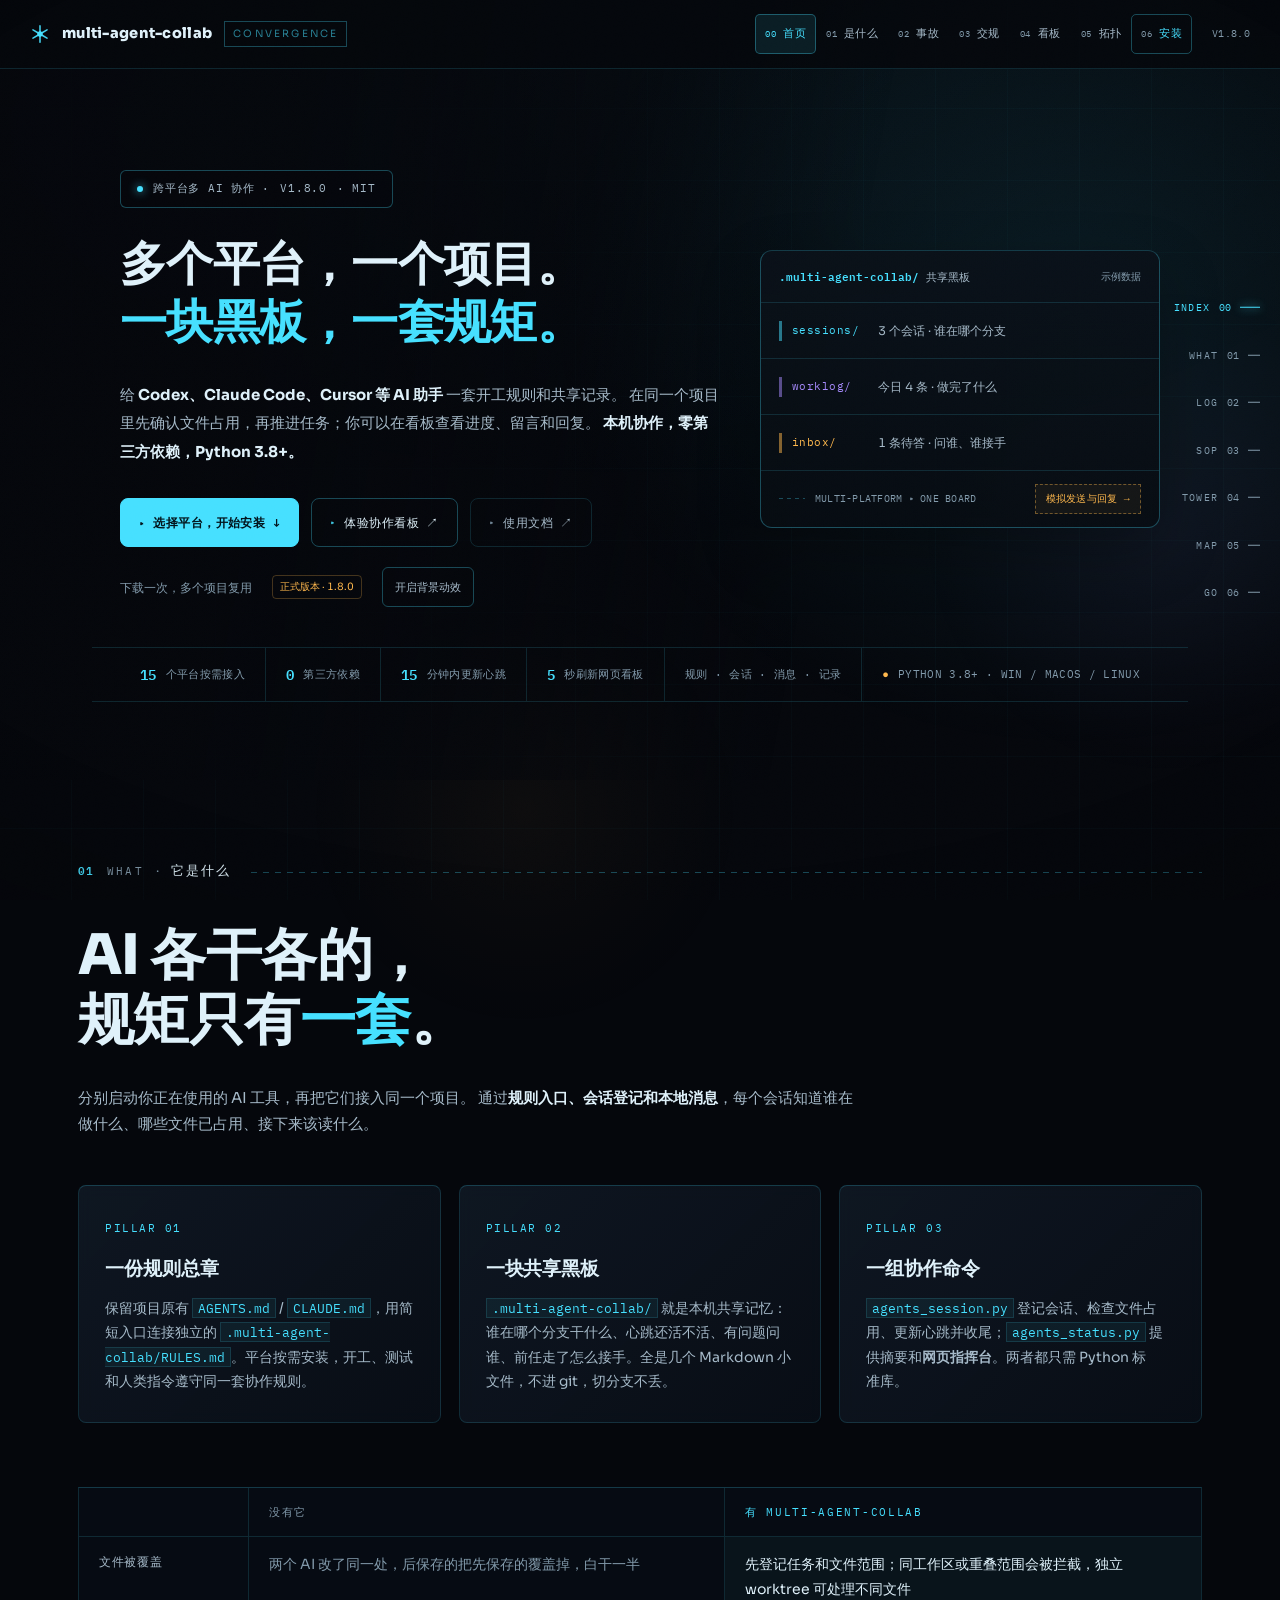
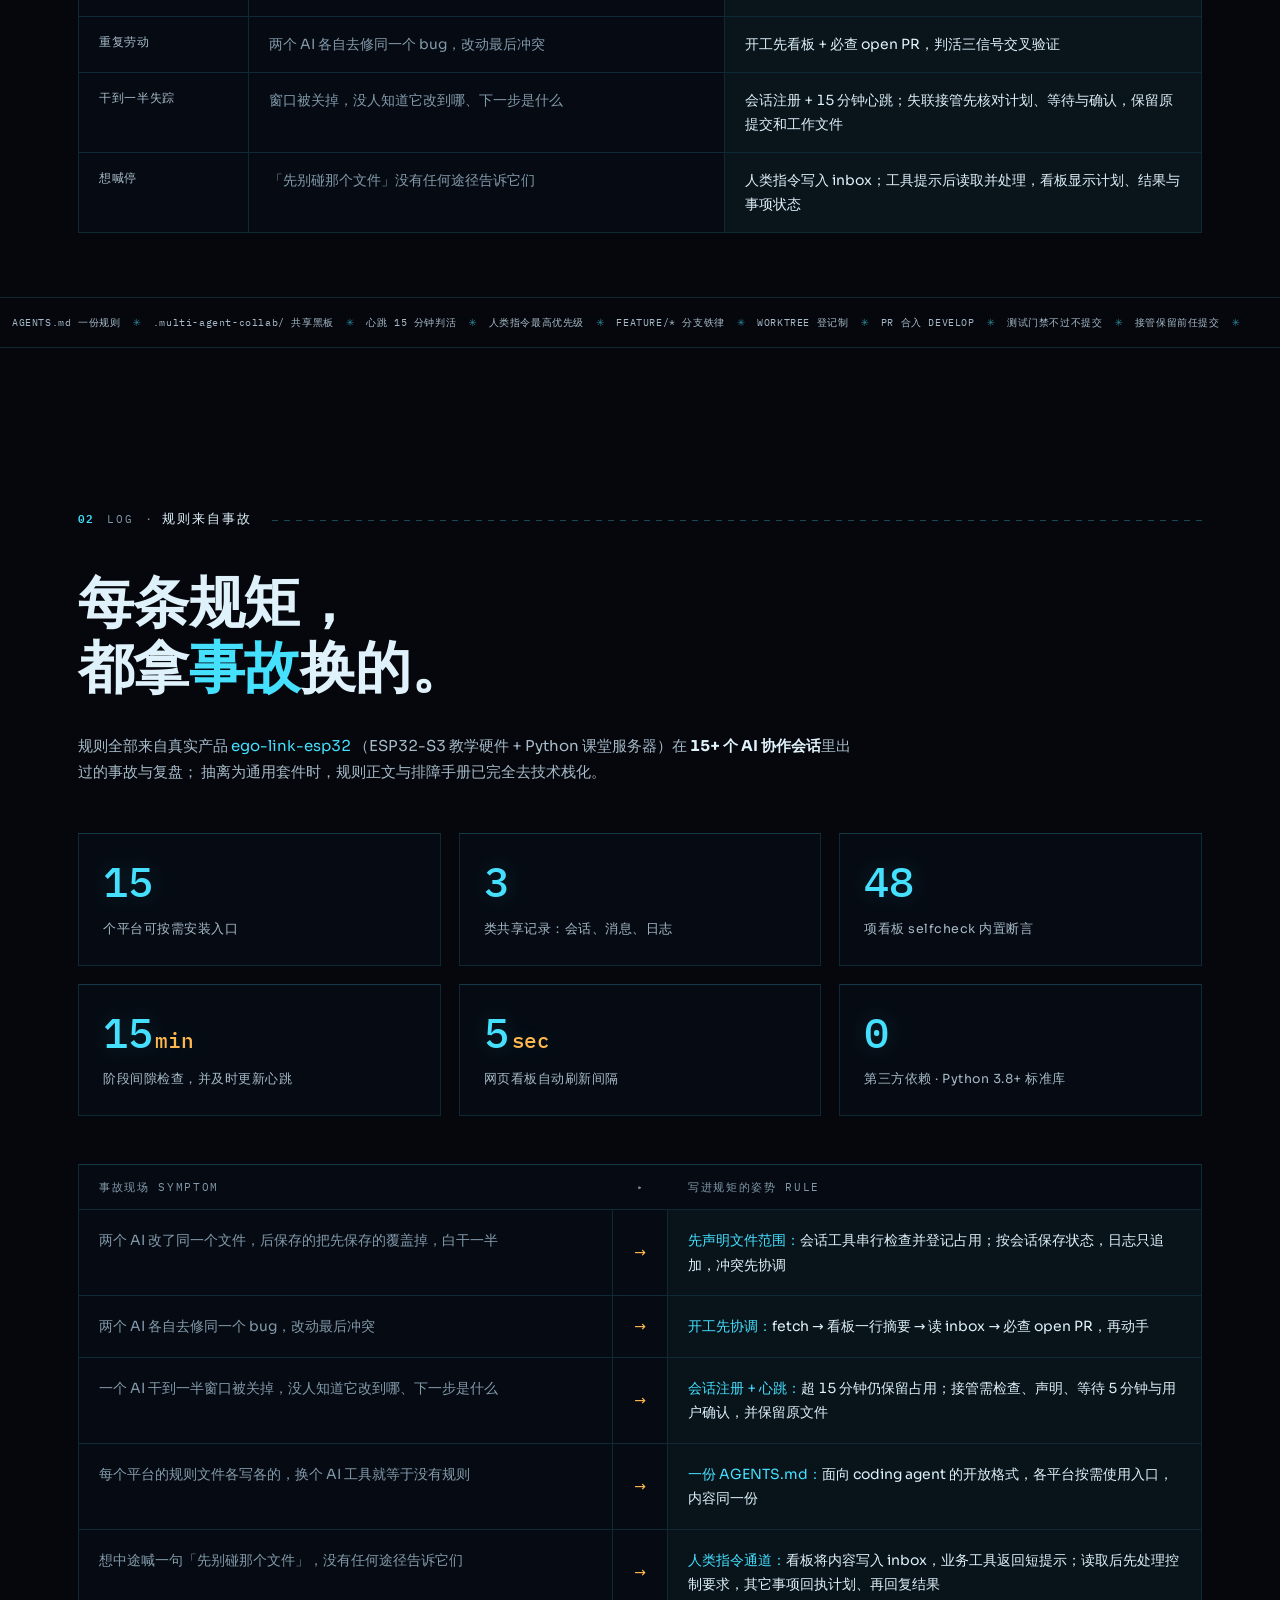
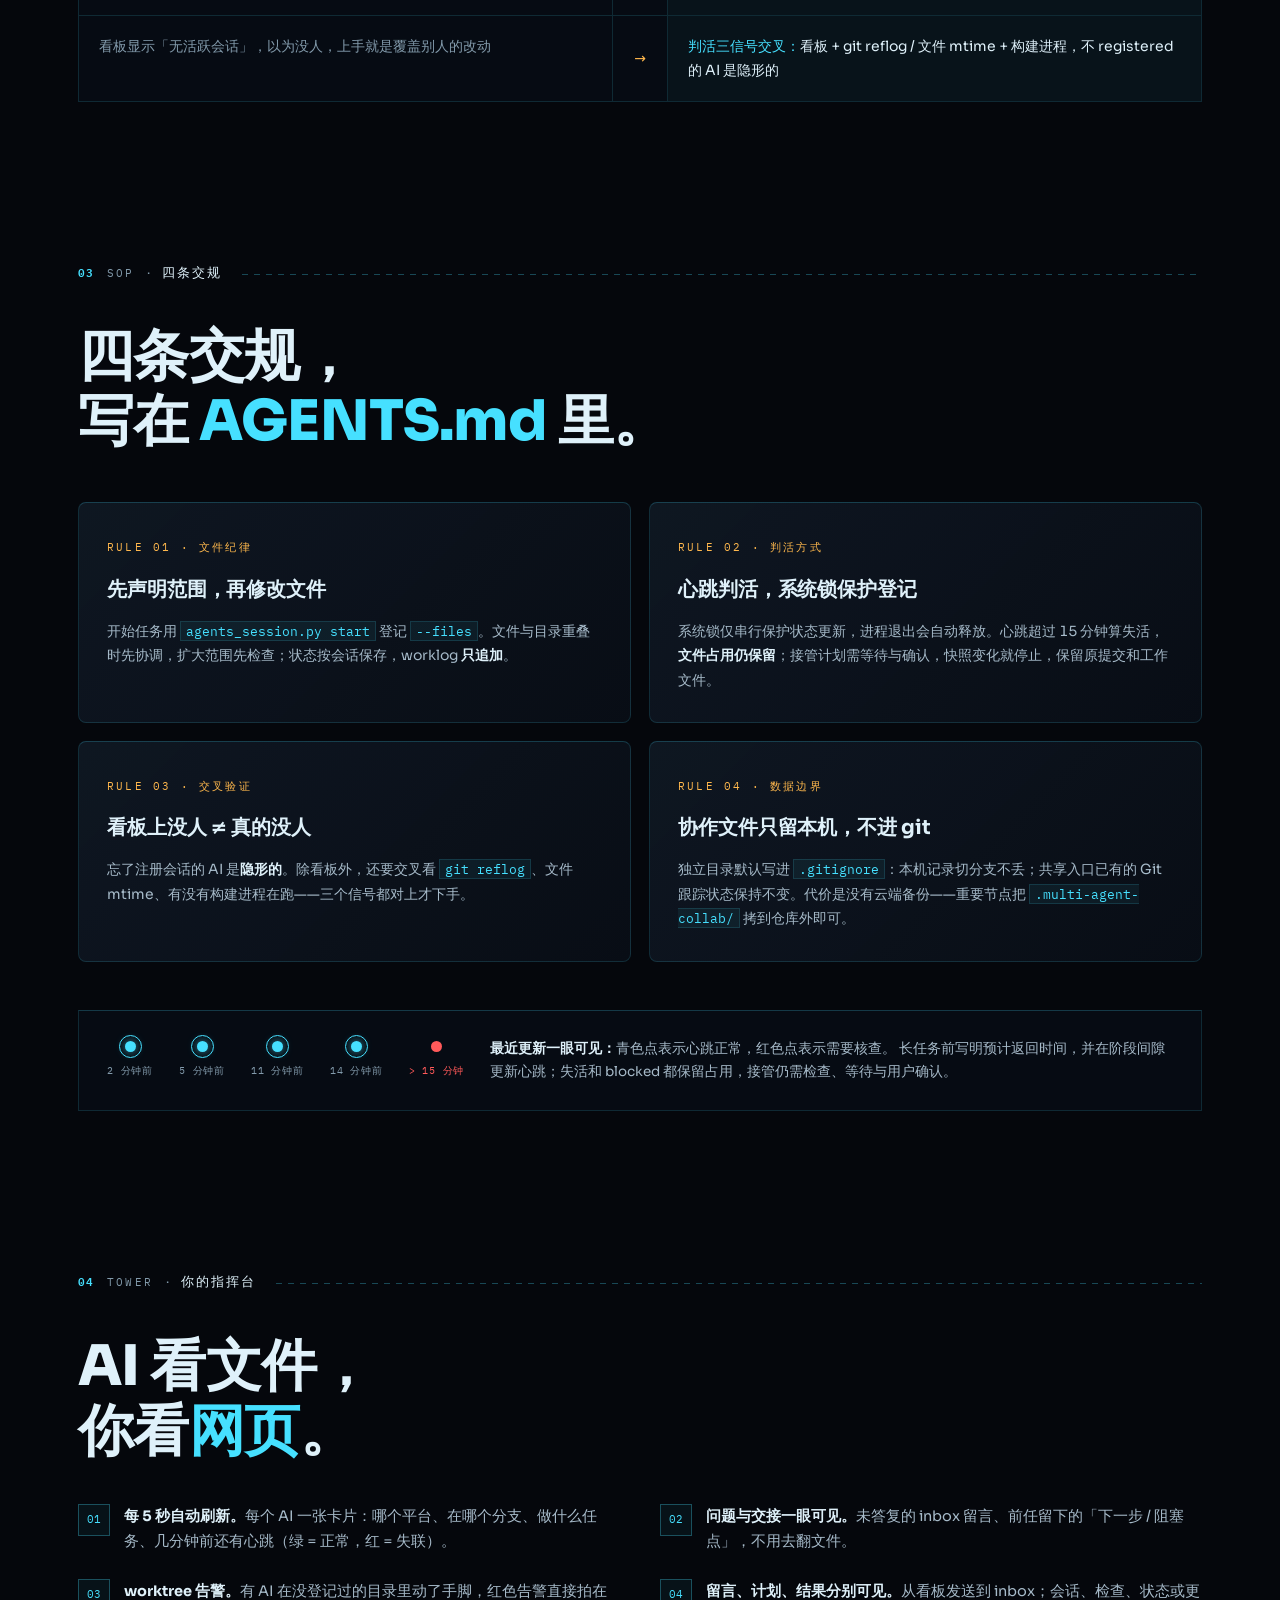
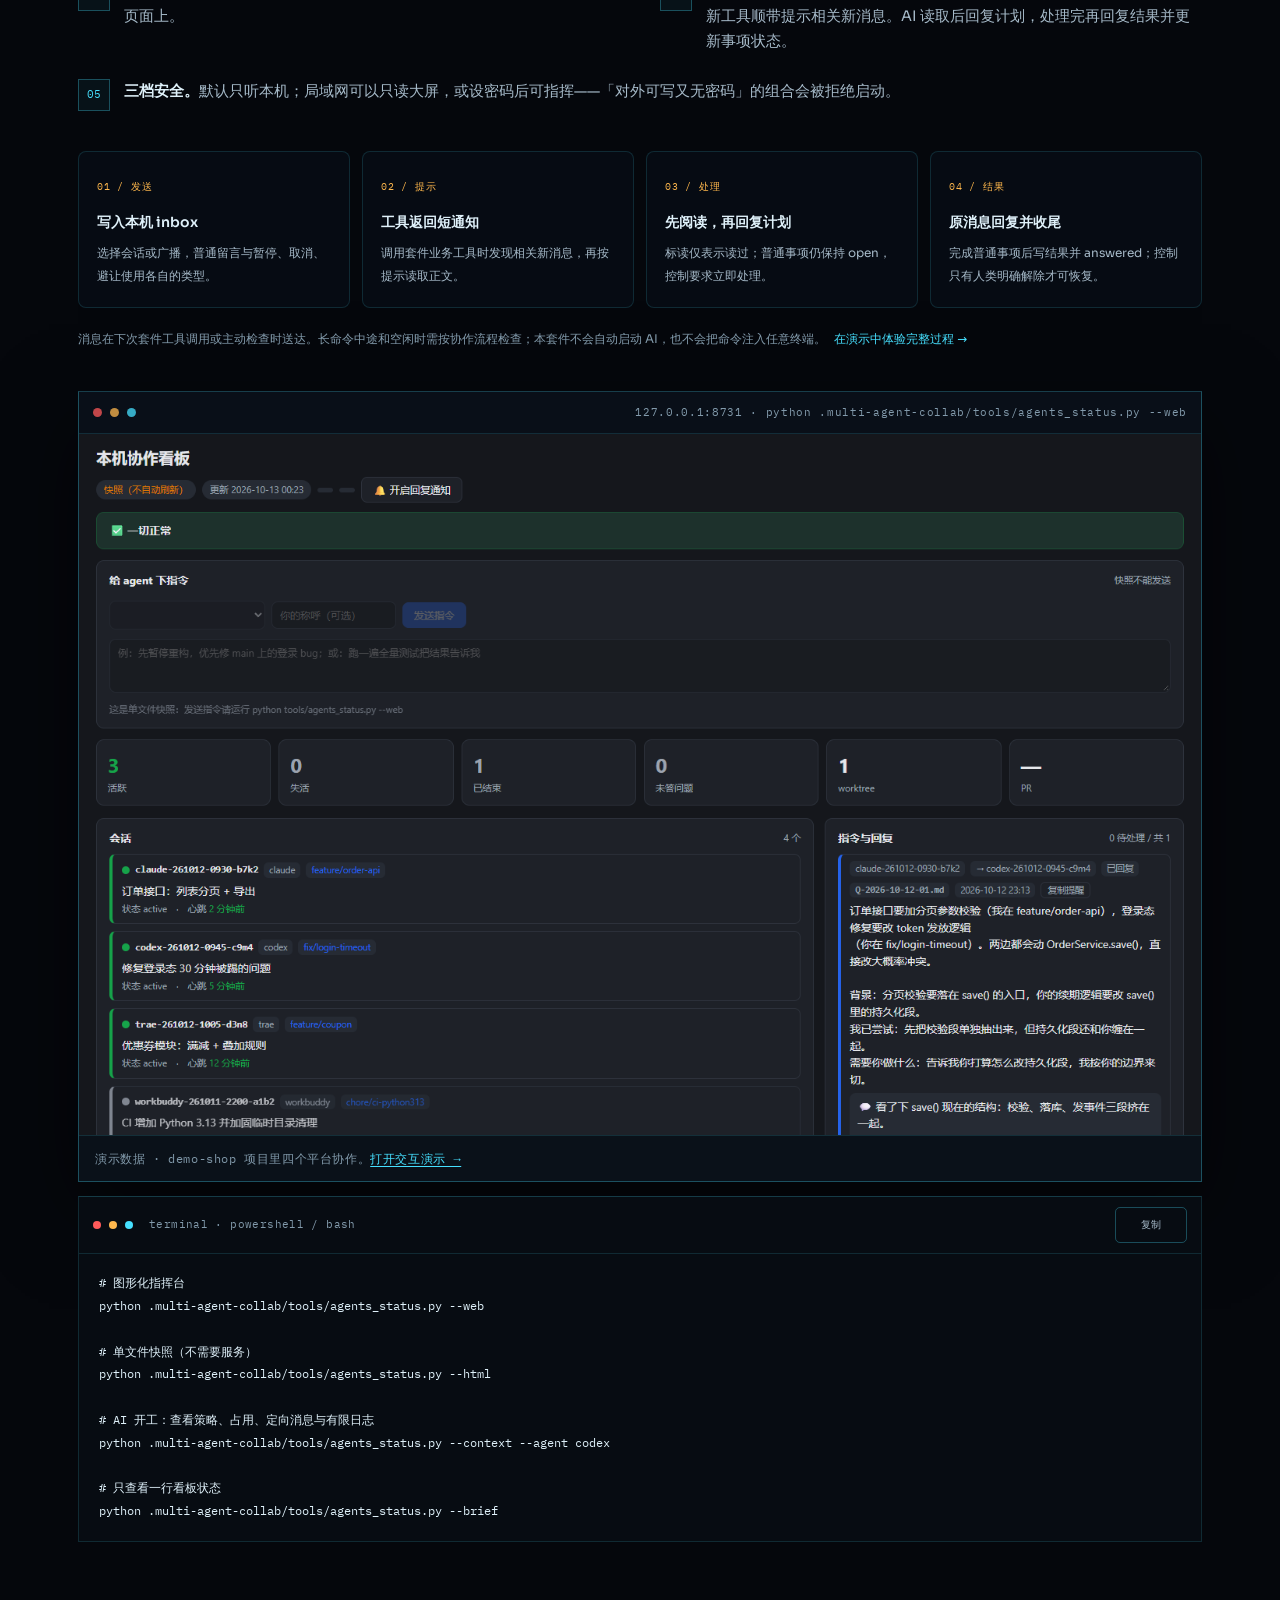
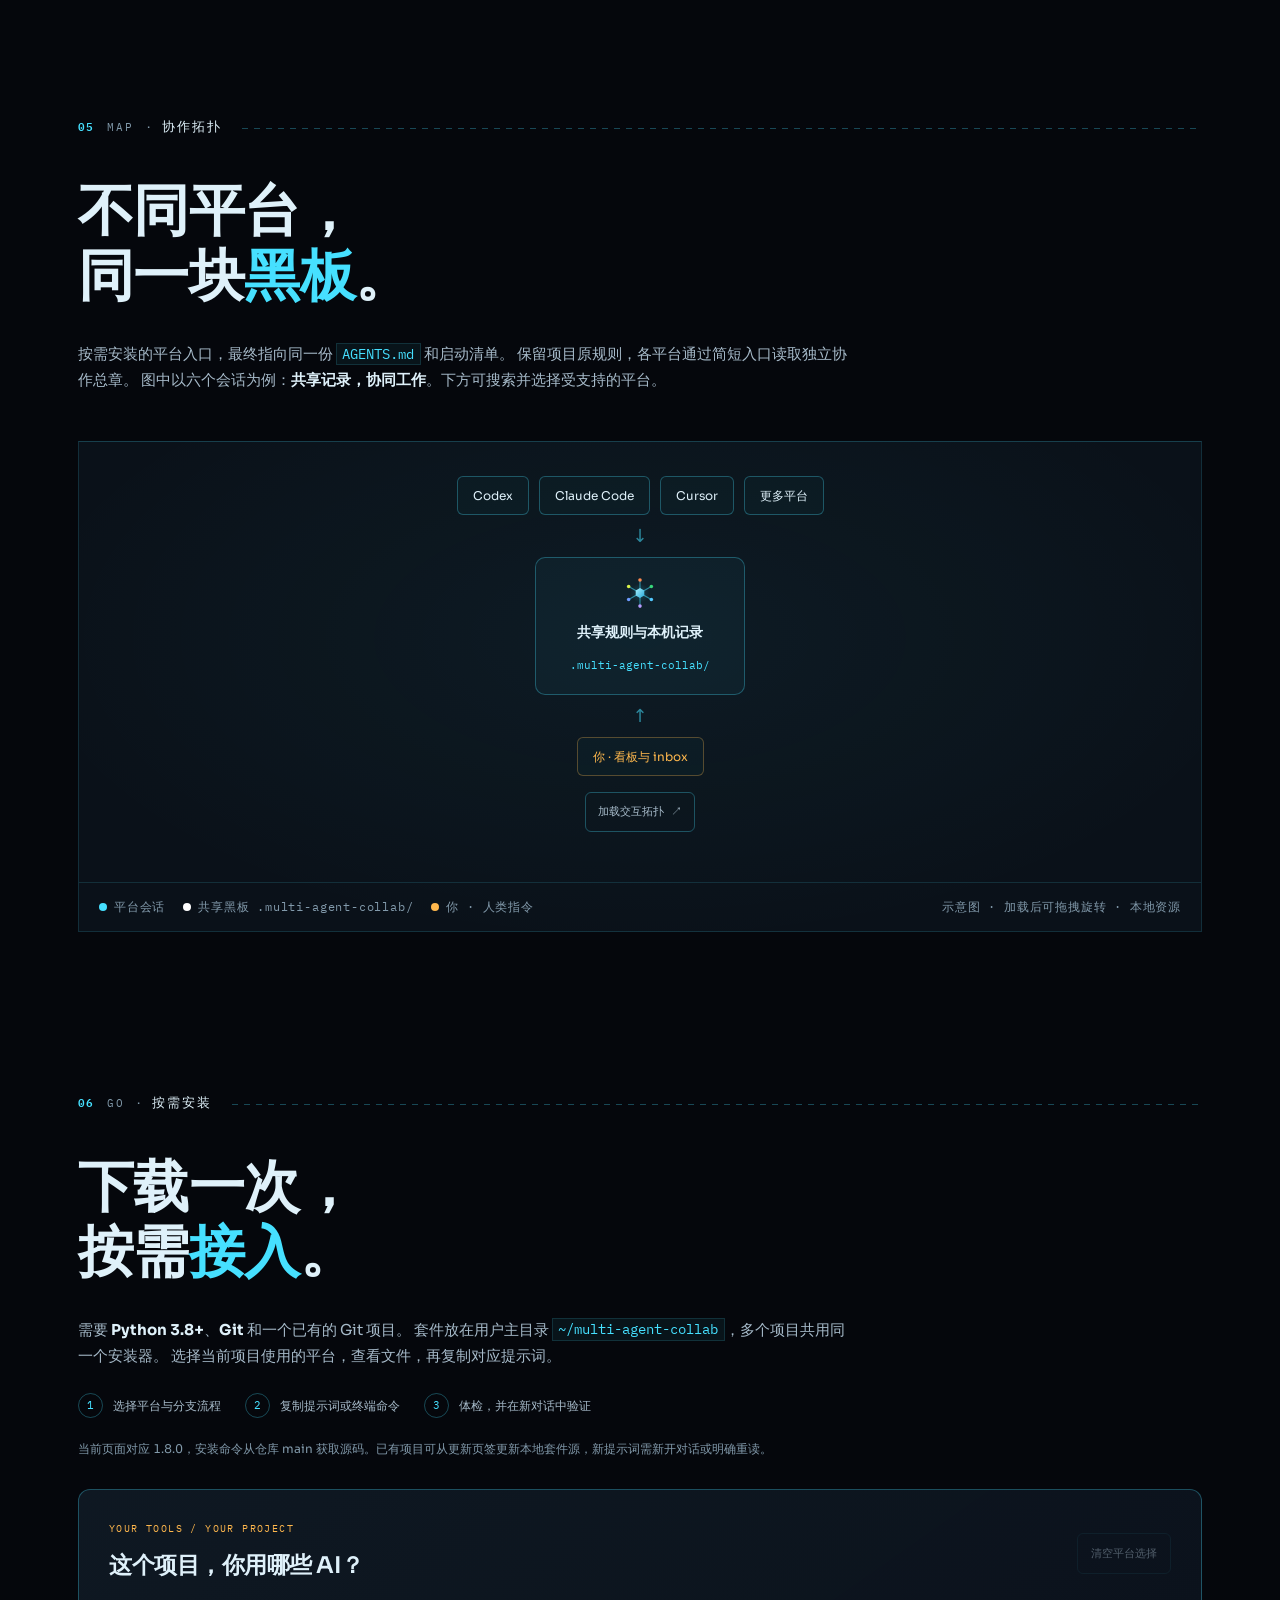
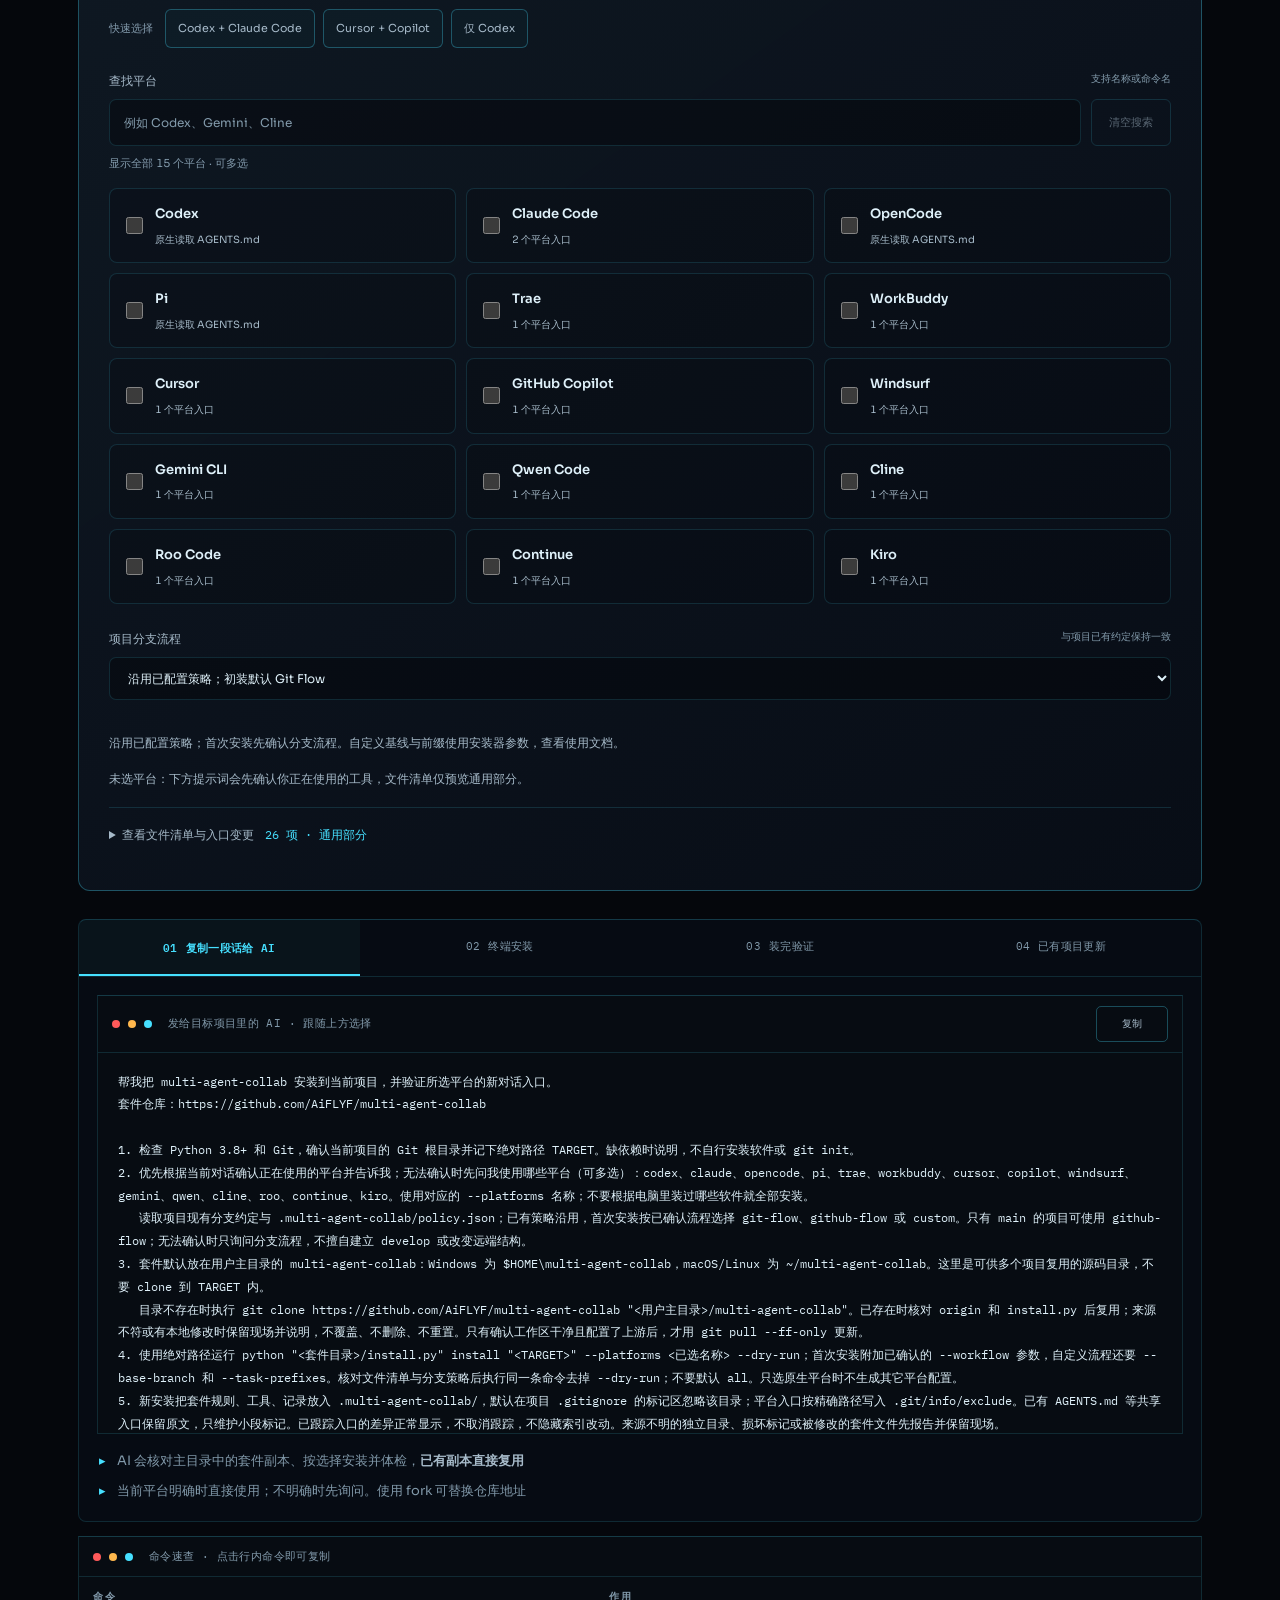
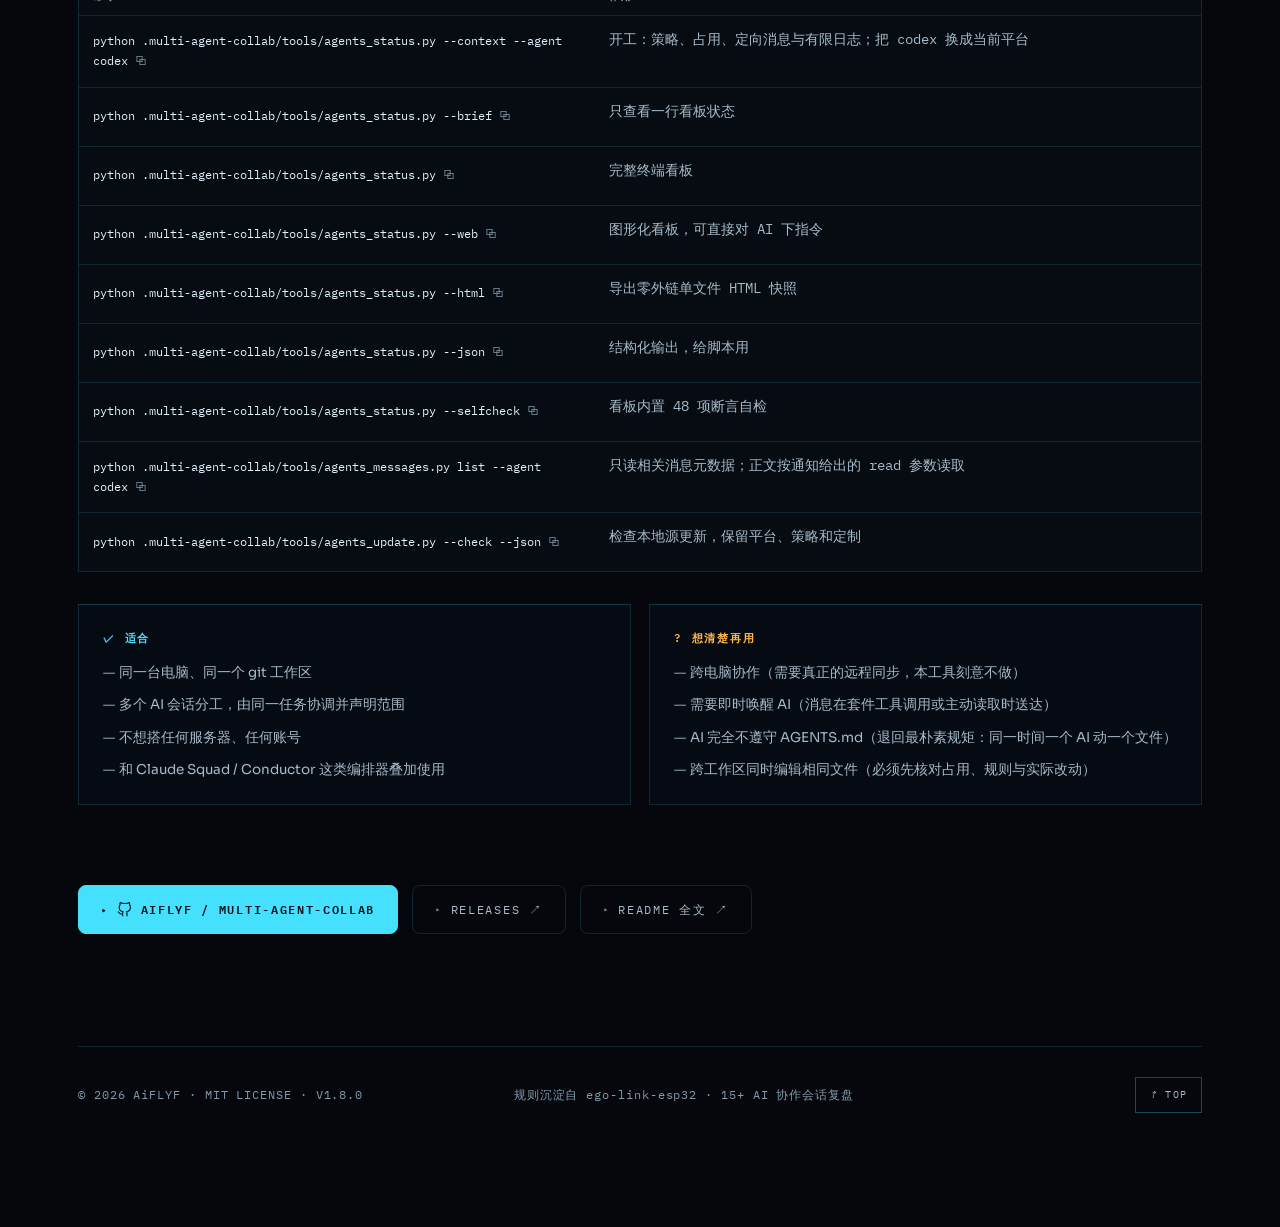
==== commit 6aa106c3: "chore(release): 发布1.8.0 功能分支已合入开发基线并通过三系统四版本验证，默认main与 Pages仍为旧版。明确1.8.0版本及发布说明，经release分支合入 main并回合" ====
--- a/site/index.html
+++ b/site/index.html
@@ -135,7 +135,7 @@
             <a class="btn" href="demo.html" data-hover>体验协作看板 ↗</a>
             <a class="btn btn-ghost" href="https://github.com/AiFLYF/multi-agent-collab#readme" target="_blank" rel="noopener" data-hover>使用文档 ↗</a>
           </div>
-          <div class="hero-helper"><span>下载一次，多个项目复用</span><span class="release-note">本地预览 · 待发布</span><button id="motionToggle" class="quiet-button mono" type="button" aria-pressed="false">开启背景动效</button></div>
+          <div class="hero-helper"><span>下载一次，多个项目复用</span><span class="release-note">正式版本 · 1.8.0</span><button id="motionToggle" class="quiet-button mono" type="button" aria-pressed="false">开启背景动效</button></div>
         </div>
 
         <div class="board-card" id="boardCard">
@@ -479,7 +479,7 @@
           选择当前项目使用的平台，查看文件，再复制对应提示词。
         </p>
         <ol class="install-steps" aria-label="安装步骤"><li><span>1</span>选择平台与分支流程</li><li><span>2</span>复制提示词或终端命令</li><li><span>3</span>体检，并在新对话中验证</li></ol>
-        <p class="feature-note">此页展示本地 1.8 待发布能力，在线仓库安装以实际版本为准。已有项目可从更新页签检查本地套件源。</p>
+        <p class="feature-note">当前页面对应 1.8.0，安装命令从仓库 main 获取源码。已有项目可从更新页签更新本地套件源，新提示词需新开对话或明确重读。</p>
 
         <div class="install-config rv" style="--d:.18s">
           <div class="install-config-head">
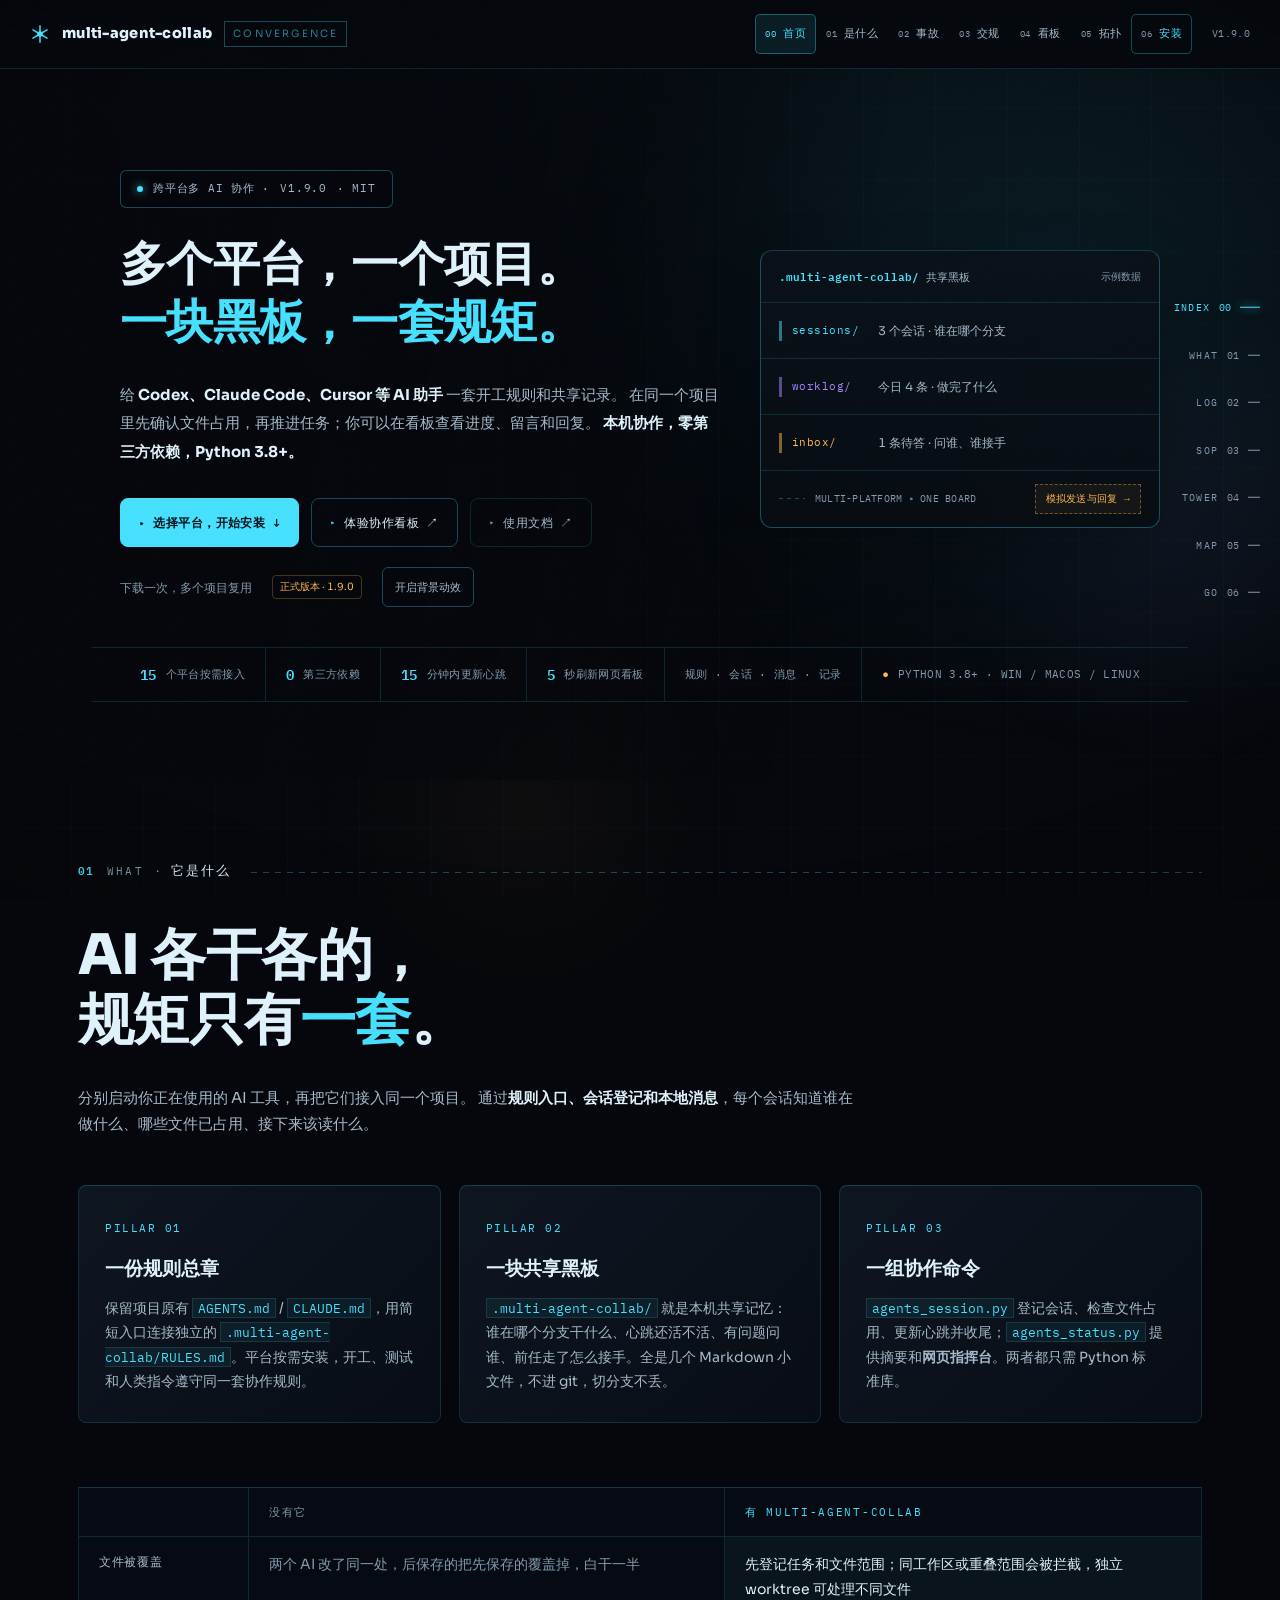
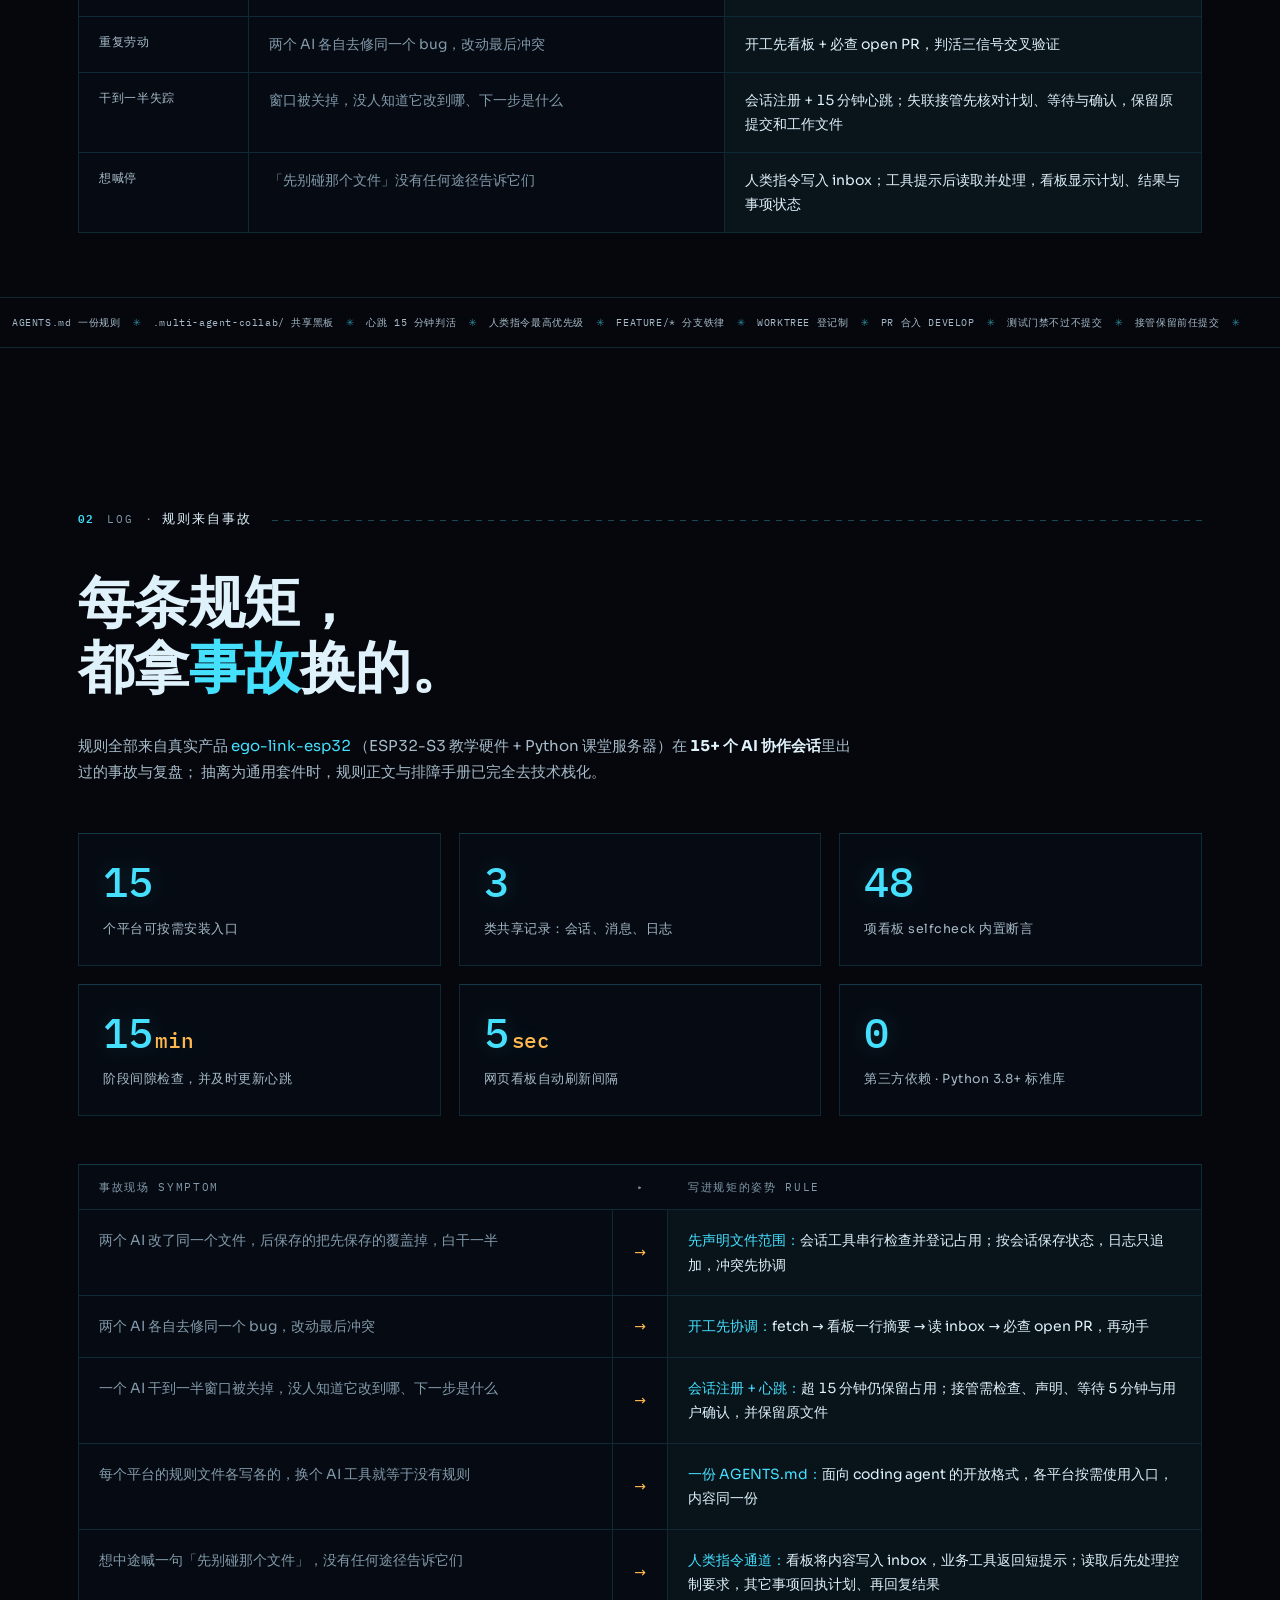
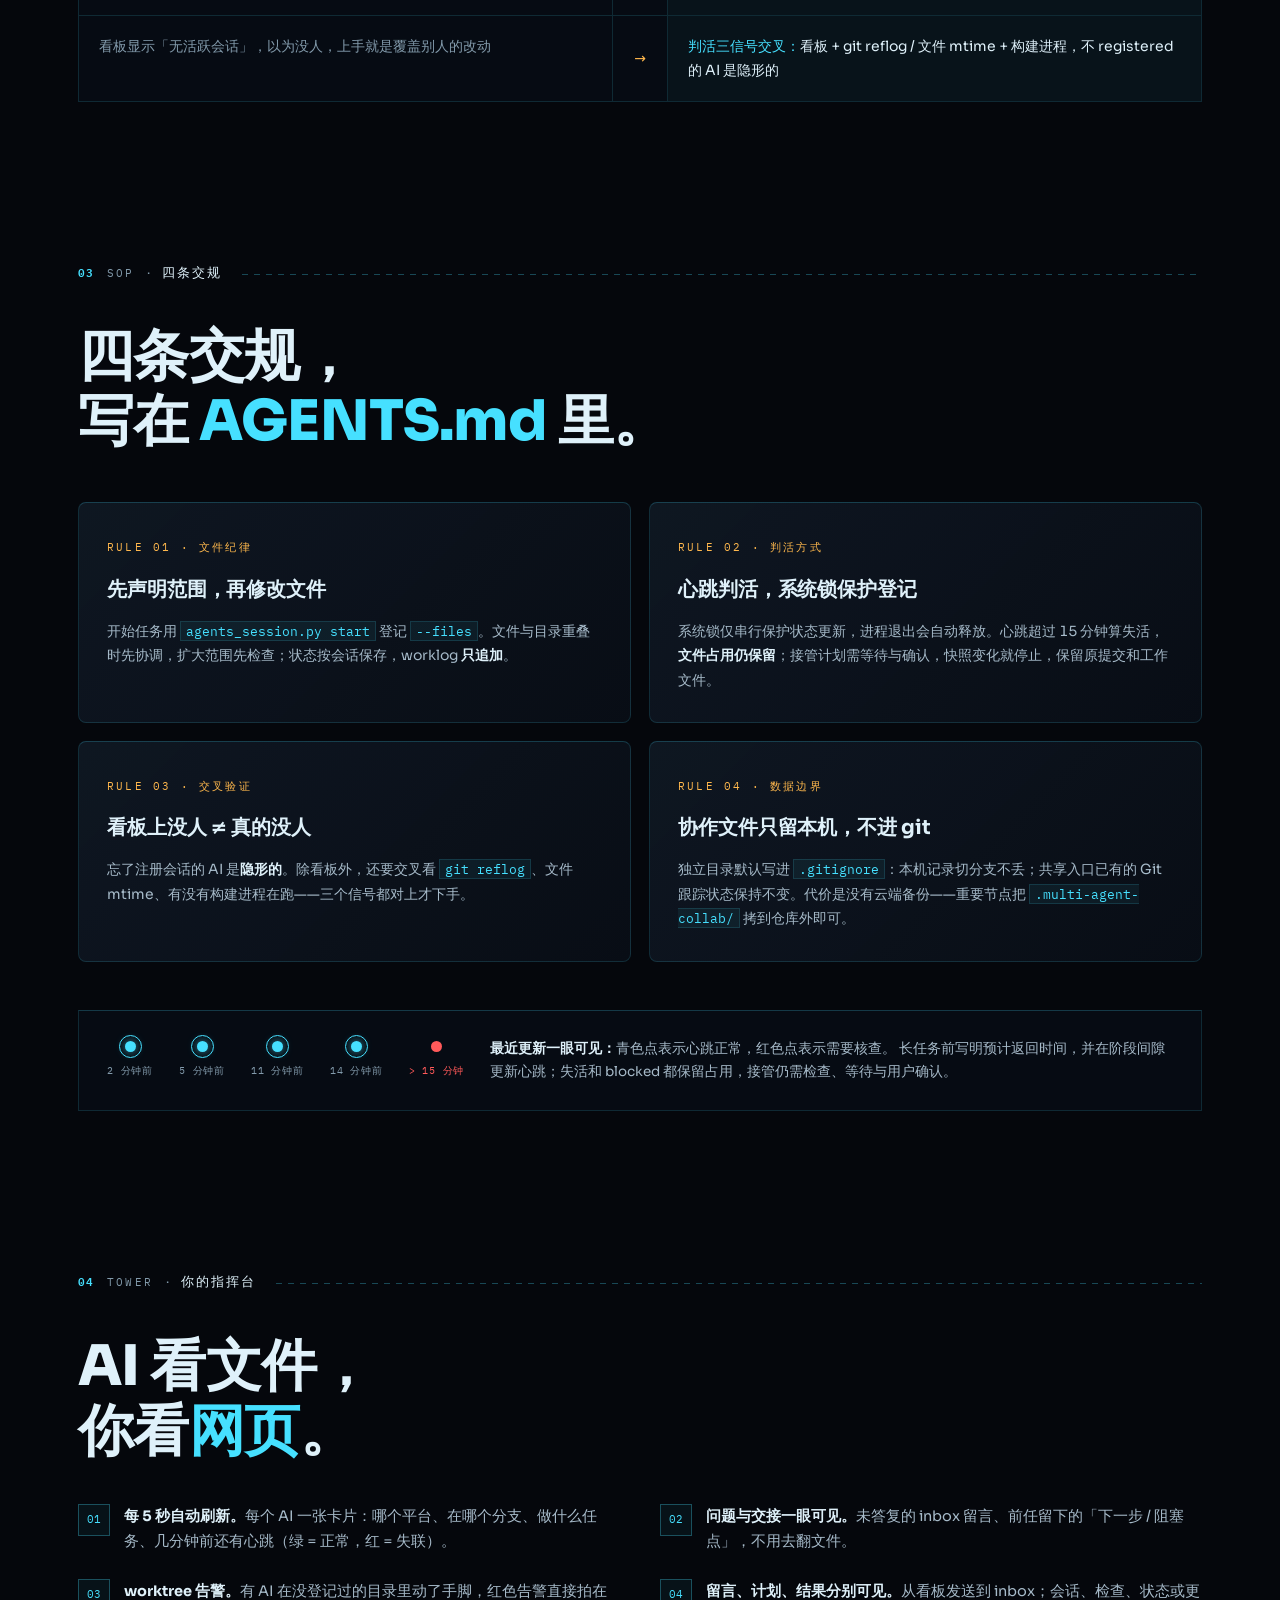
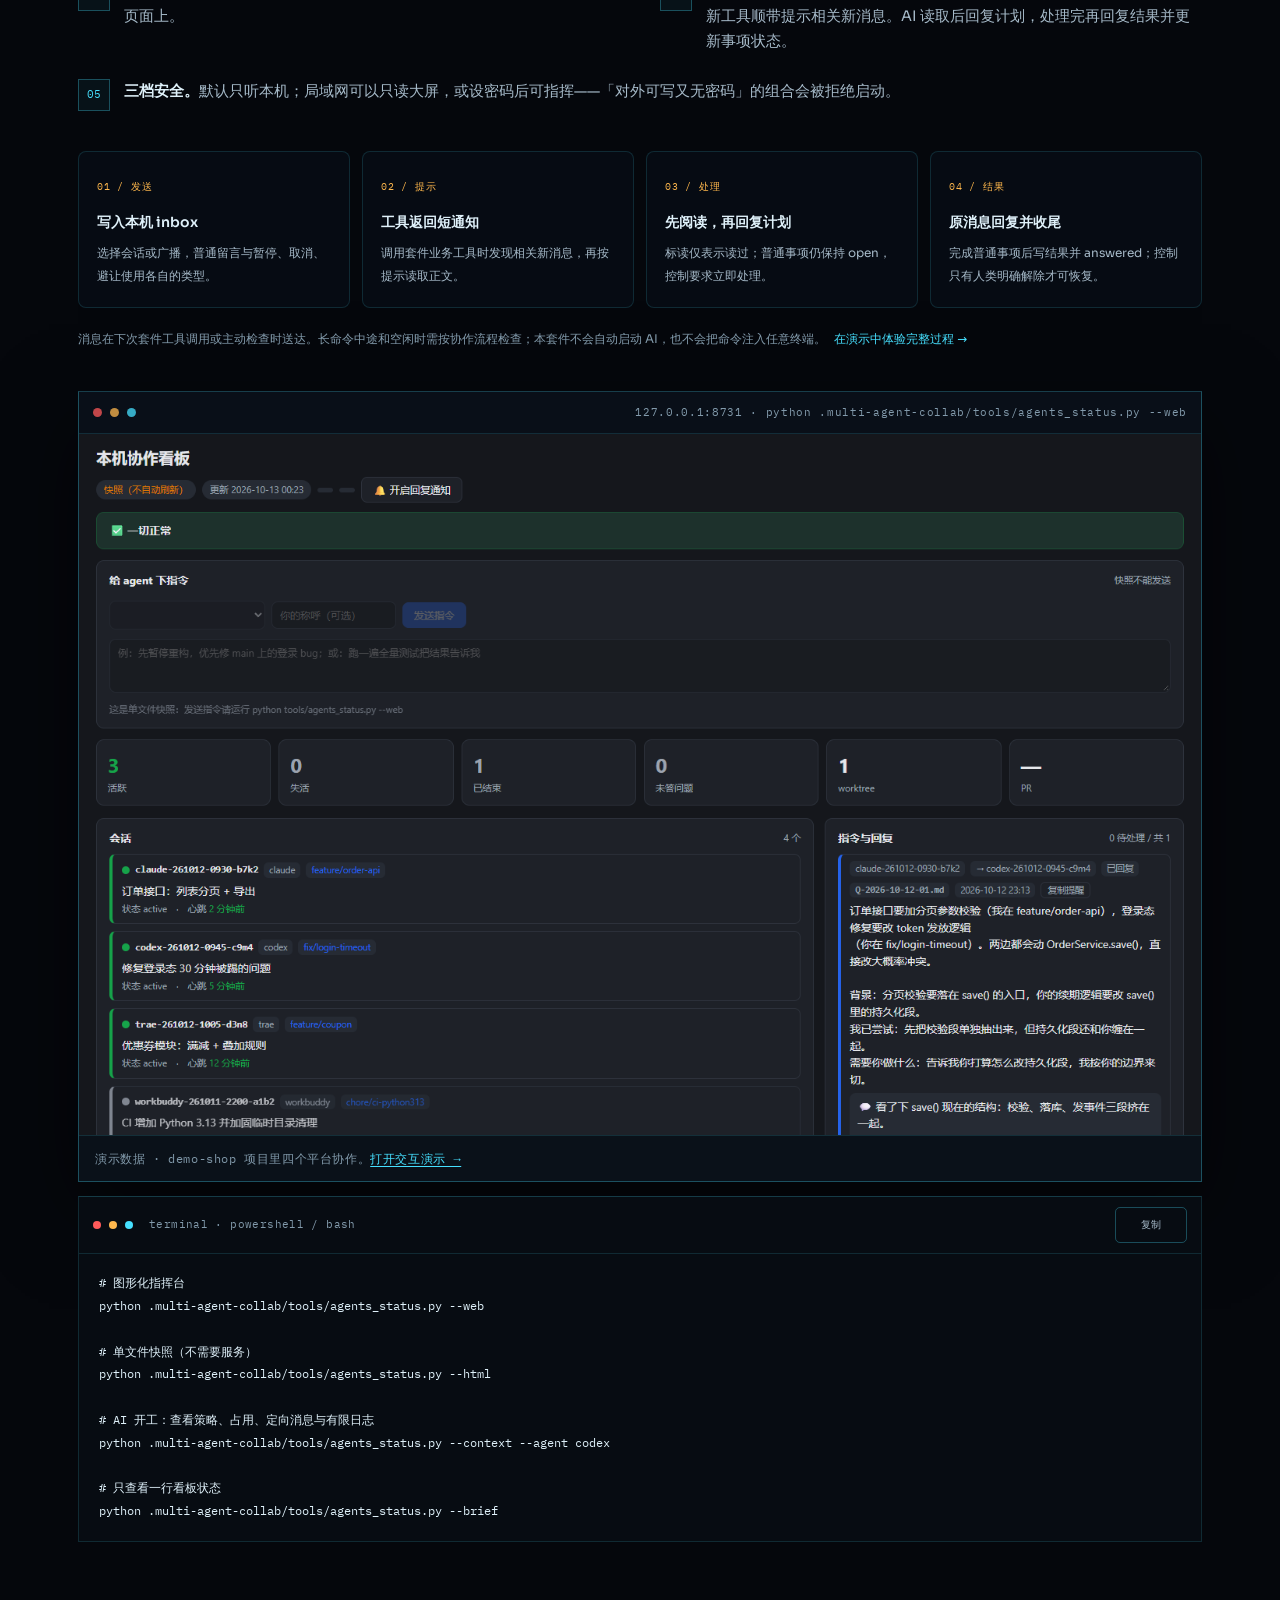
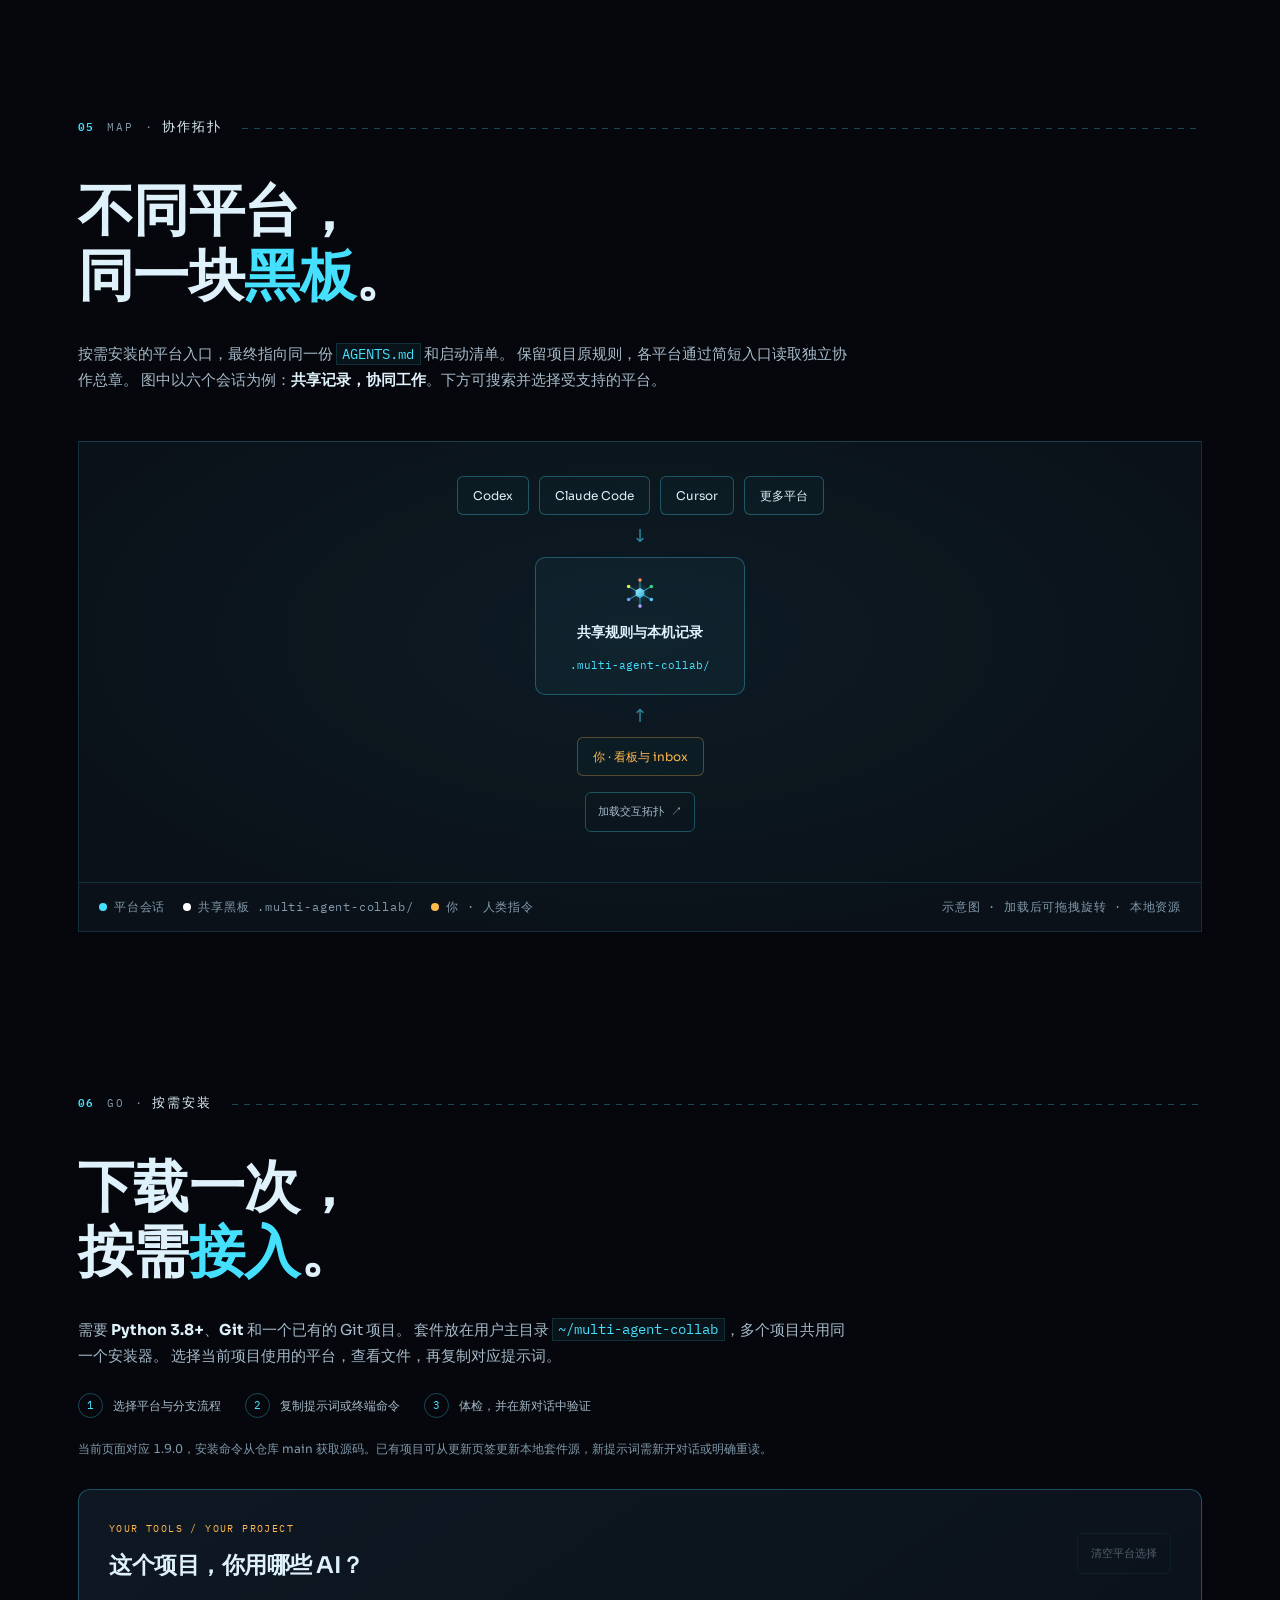
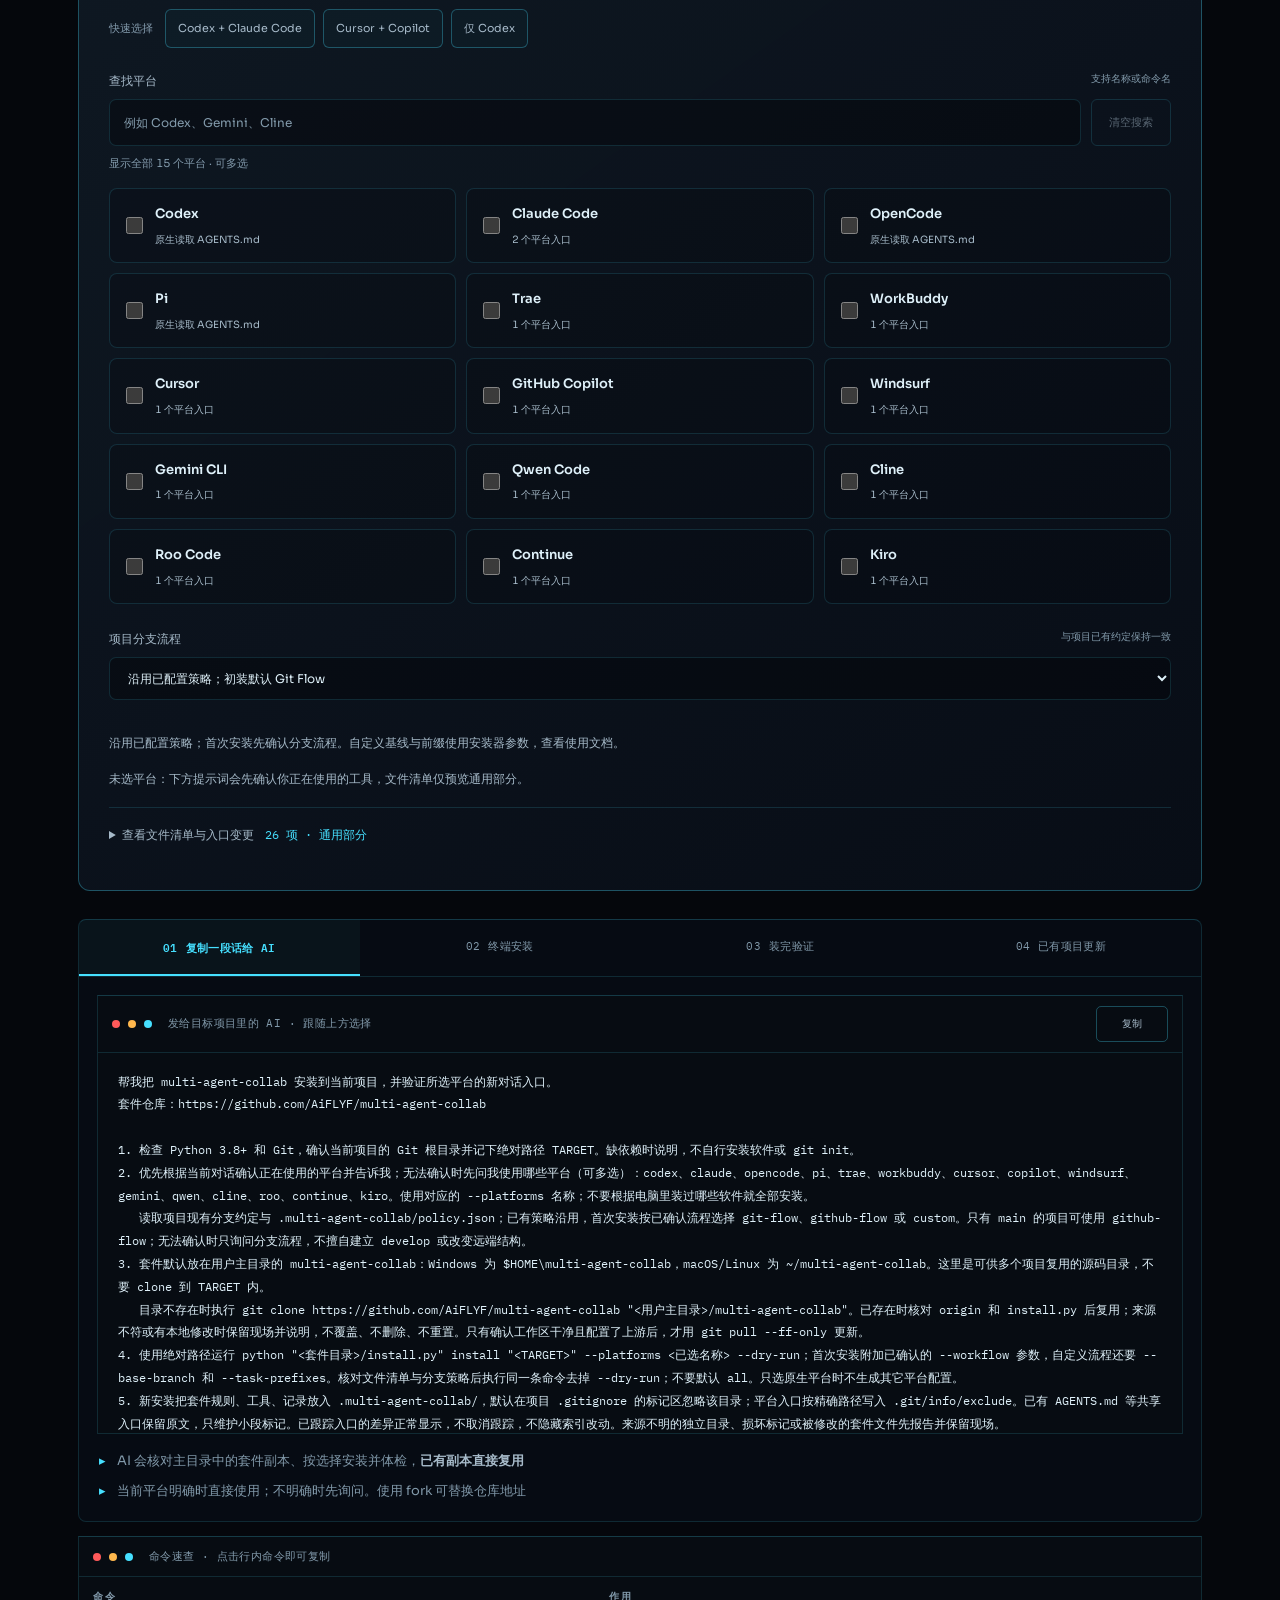
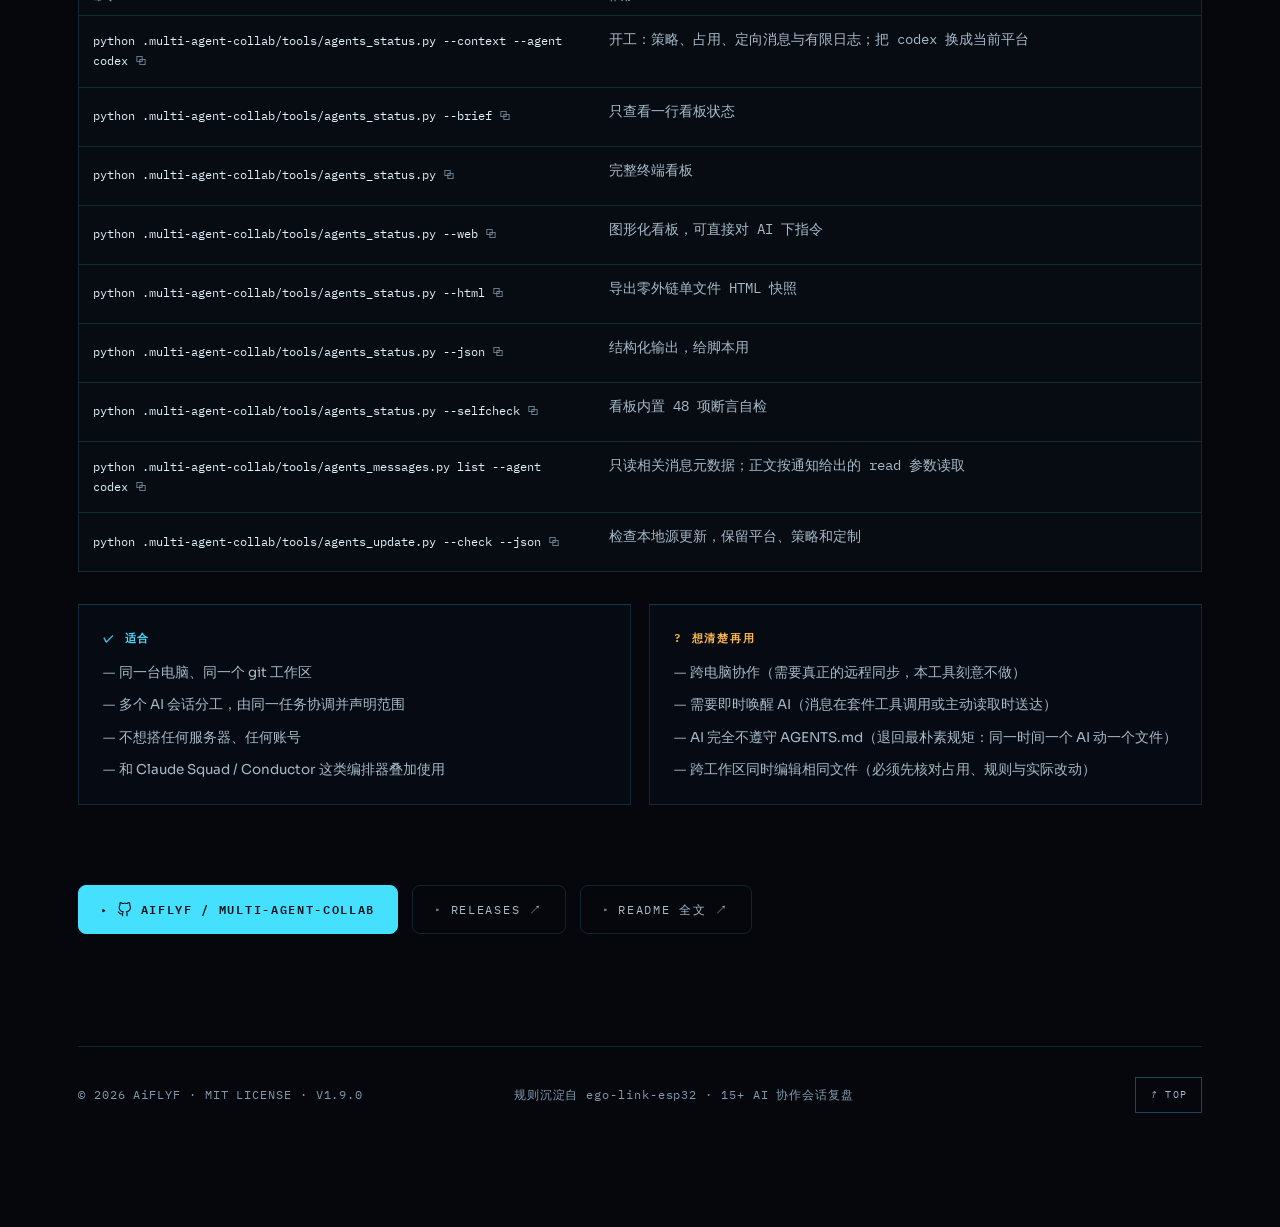
==== commit 0d460fdf: "chore(release): 发布1.9.0正式版本 已验证的消息闭环、归档与范围漂移仍只在develop，默认main和安装源码仍为1.8.0。 同步安装器、看板、README、网站版本和更新日志" ====
--- a/site/index.html
+++ b/site/index.html
@@ -71,7 +71,7 @@
     <a class="nav-install" href="#sec-6" data-target="6" data-hover><i>06</i>安装</a>
   </nav>
   <div class="head-meta mono">
-    <span data-kit-version>V1.8.0</span>
+    <span data-kit-version>V1.9.0</span>
   </div>
   <button class="burger" id="burger" type="button" aria-label="打开菜单" aria-controls="menu" aria-expanded="false"><span></span><span></span></button>
 </header>
@@ -110,7 +110,7 @@
     <section class="sec hero" id="sec-0" data-sec="0" data-acc="#46E0FF">
       <canvas id="heroScene" aria-hidden="true"></canvas>
 
-      <div class="hud hud-tl mono" aria-hidden="true">BOARD <b>.multi-agent-collab/</b> · LOCAL<br>RULEBOOK <b>AGENTS.md</b> v1.8.0</div>
+      <div class="hud hud-tl mono" aria-hidden="true">BOARD <b>.multi-agent-collab/</b> · LOCAL<br>RULEBOOK <b>AGENTS.md</b> v1.9.0</div>
       <div class="hud hud-tr mono" aria-hidden="true">TRACKS <b>06/06</b> ONLINE<br>NO-LOCK · HEARTBEAT 15M</div>
       <div class="hud hud-br mono" aria-hidden="true">CROSS-PLATFORM MULTI-AGENT · MIT<br>HEARTBEAT-NO-LOCK · PR-FIRST</div>
       <div class="console-log" id="heroLog" aria-hidden="true"></div>
@@ -119,7 +119,7 @@
         <div class="hero-copy">
           <p class="eyebrow mono">
             <span class="live-dot" aria-hidden="true"></span>
-            跨平台多 AI 协作 · <span data-kit-version>V1.8.0</span> · MIT
+            跨平台多 AI 协作 · <span data-kit-version>V1.9.0</span> · MIT
           </p>
           <h1 class="hero-title" aria-label="多个平台，一个项目。一块黑板，一套规矩。">
             <span class="ht-row"><span class="ht-line" style="--d:.05s">多个平台，一个项目。</span></span>
@@ -135,7 +135,7 @@
             <a class="btn" href="demo.html" data-hover>体验协作看板 ↗</a>
             <a class="btn btn-ghost" href="https://github.com/AiFLYF/multi-agent-collab#readme" target="_blank" rel="noopener" data-hover>使用文档 ↗</a>
           </div>
-          <div class="hero-helper"><span>下载一次，多个项目复用</span><span class="release-note">正式版本 · 1.8.0</span><button id="motionToggle" class="quiet-button mono" type="button" aria-pressed="false">开启背景动效</button></div>
+          <div class="hero-helper"><span>下载一次，多个项目复用</span><span class="release-note">正式版本 · 1.9.0</span><button id="motionToggle" class="quiet-button mono" type="button" aria-pressed="false">开启背景动效</button></div>
         </div>
 
         <div class="board-card" id="boardCard">
@@ -479,7 +479,7 @@
           选择当前项目使用的平台，查看文件，再复制对应提示词。
         </p>
         <ol class="install-steps" aria-label="安装步骤"><li><span>1</span>选择平台与分支流程</li><li><span>2</span>复制提示词或终端命令</li><li><span>3</span>体检，并在新对话中验证</li></ol>
-        <p class="feature-note">当前页面对应 1.8.0，安装命令从仓库 main 获取源码。已有项目可从更新页签更新本地套件源，新提示词需新开对话或明确重读。</p>
+        <p class="feature-note">当前页面对应 1.9.0，安装命令从仓库 main 获取源码。已有项目可从更新页签更新本地套件源，新提示词需新开对话或明确重读。</p>
 
         <div class="install-config rv" style="--d:.18s">
           <div class="install-config-head">
@@ -638,7 +638,7 @@
         </div>
 
         <footer class="site-foot mono">
-          <span>© 2026 AiFLYF · MIT LICENSE · <span data-kit-version>V1.8.0</span></span>
+          <span>© 2026 AiFLYF · MIT LICENSE · <span data-kit-version>V1.9.0</span></span>
           <span class="foot-mid">规则沉淀自 ego-link-esp32 · 15+ AI 协作会话复盘</span>
           <button class="to-top" data-target="0" data-hover><i>↑</i><span>TOP</span></button>
         </footer>
